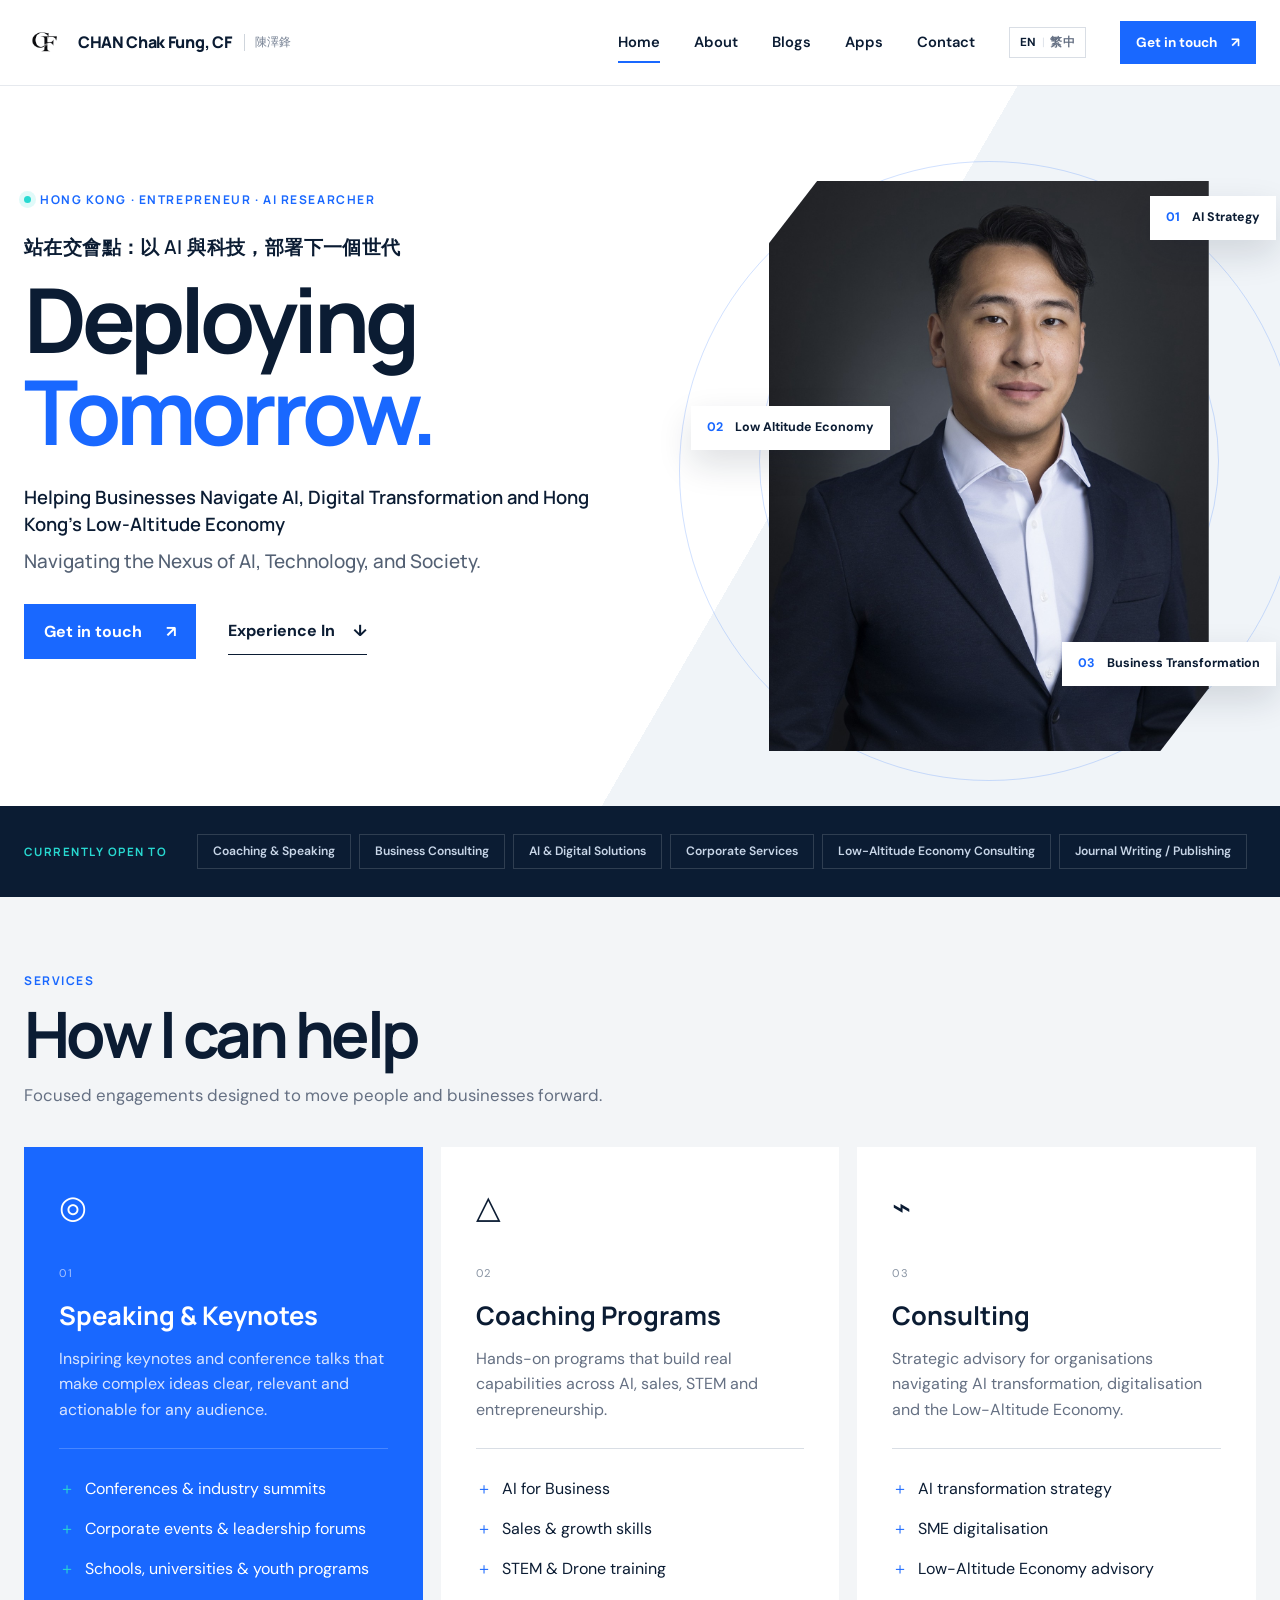
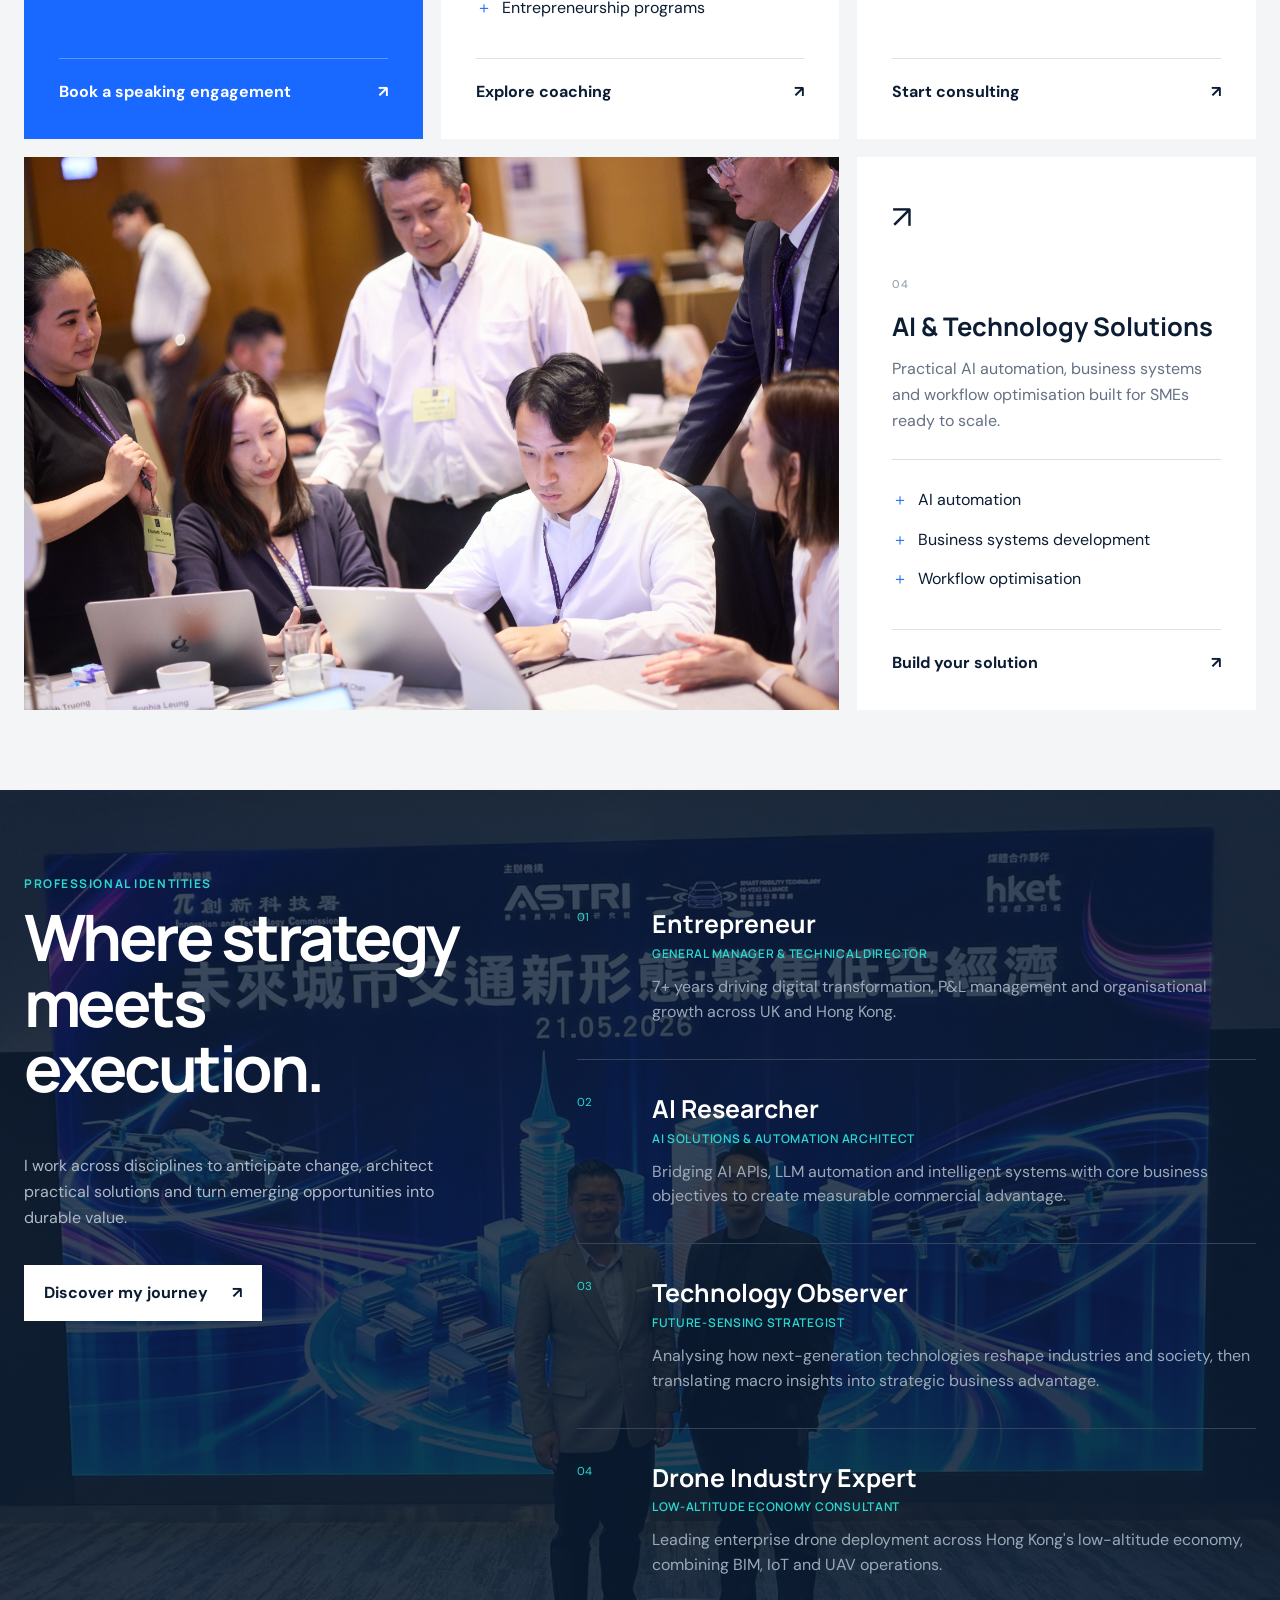
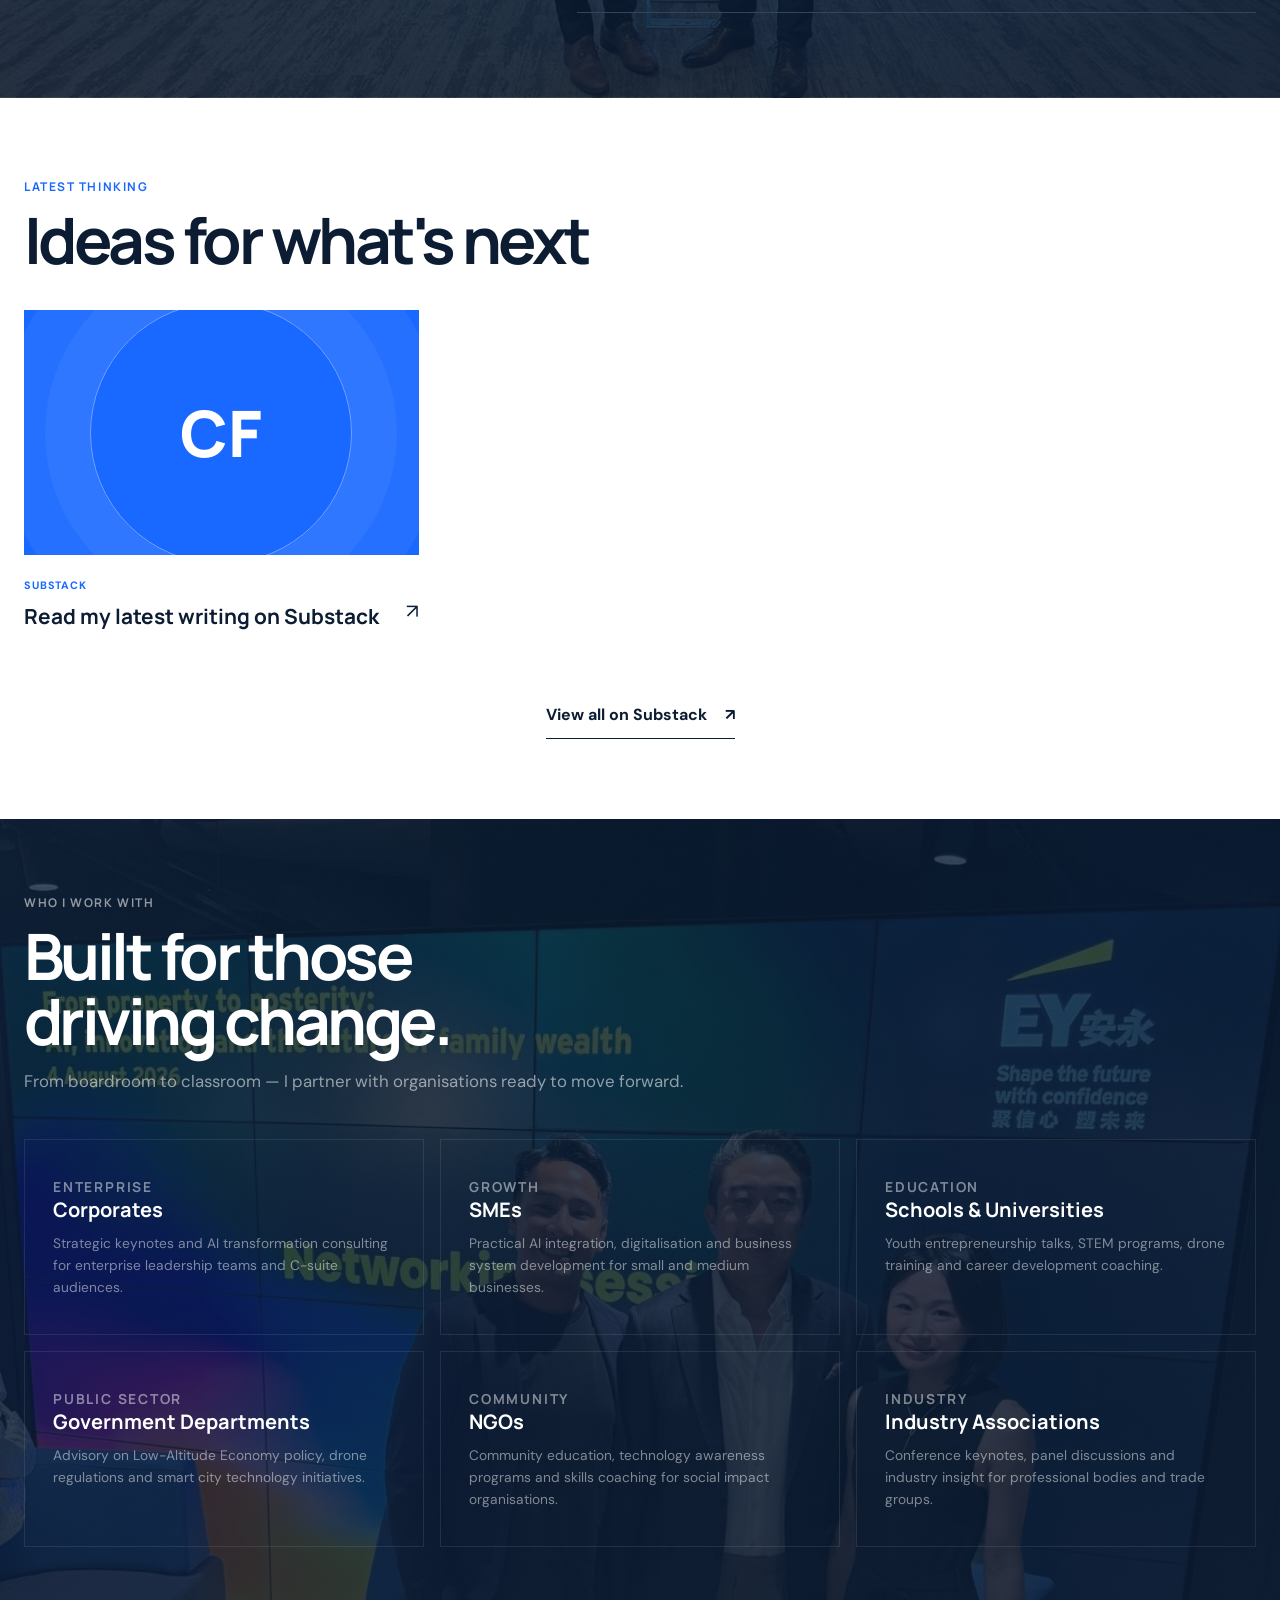
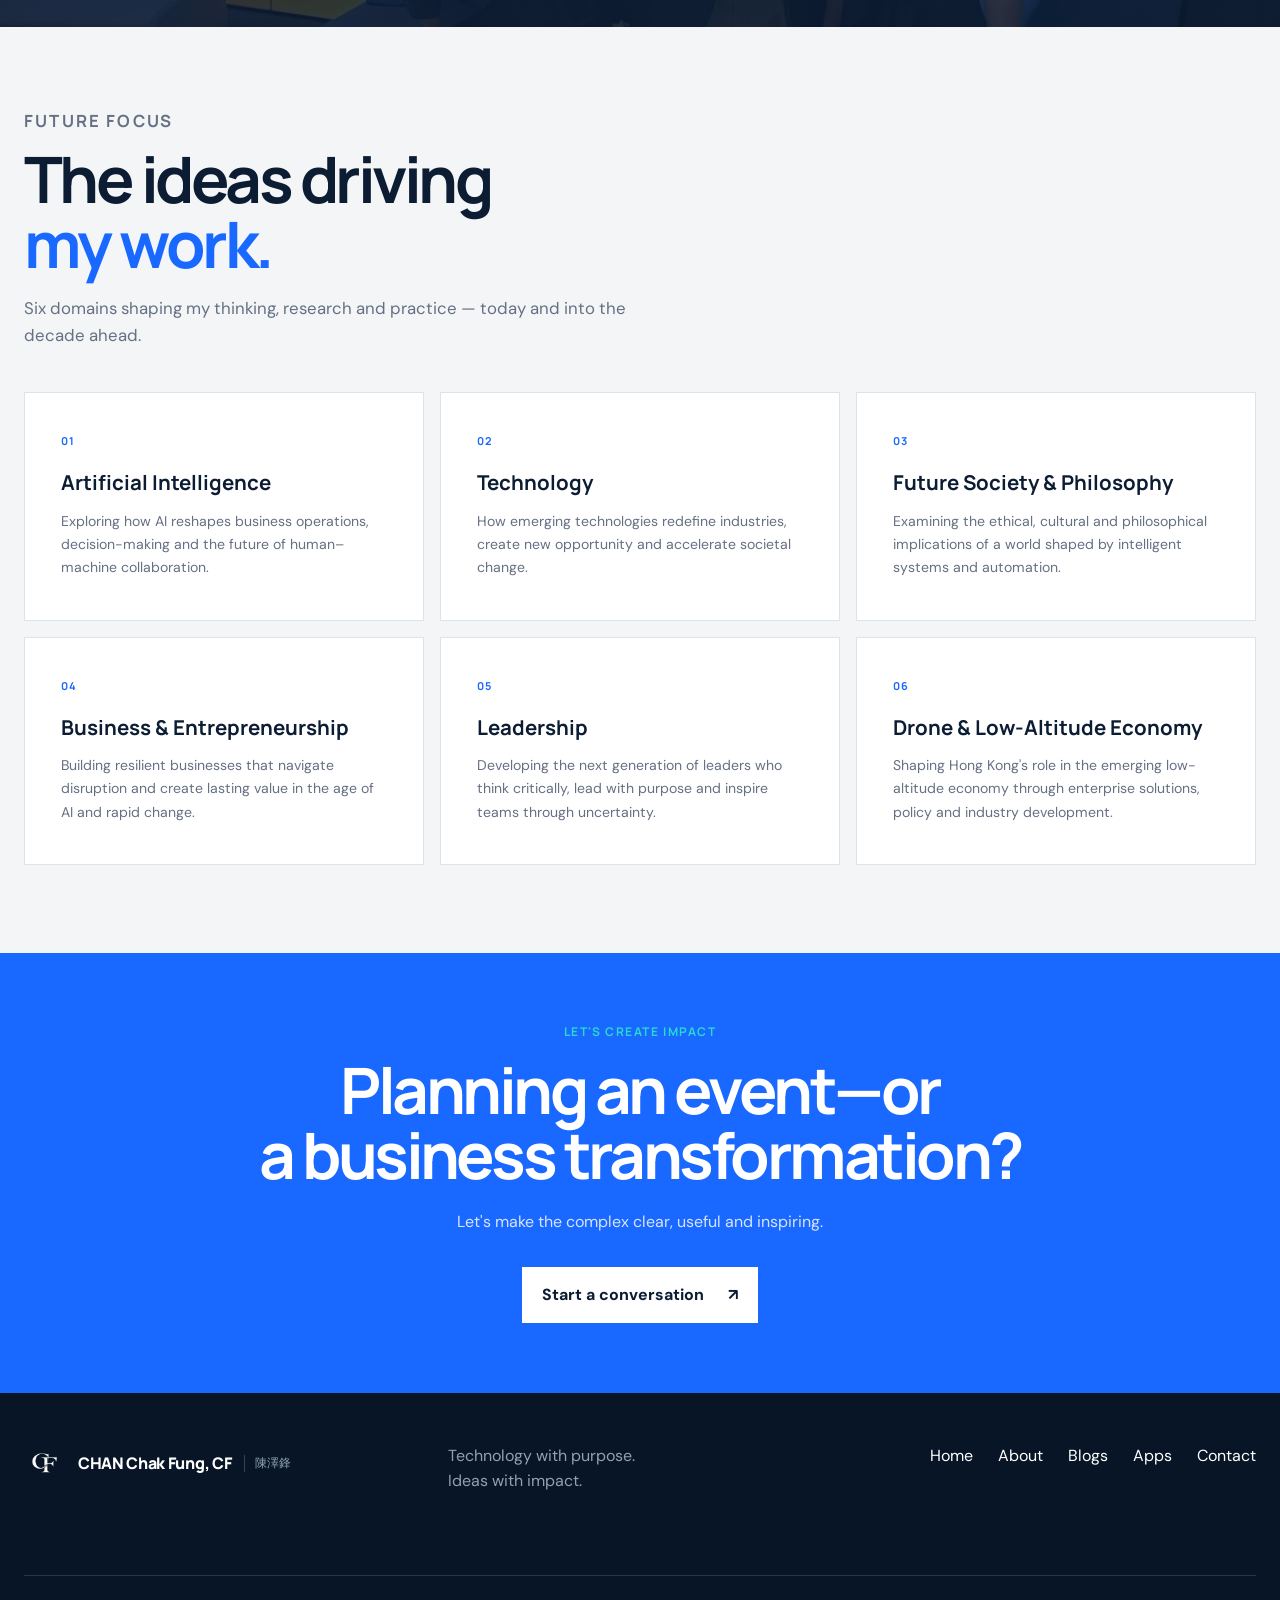
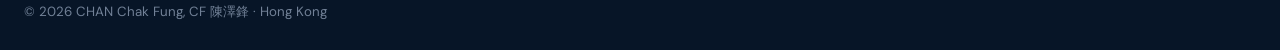
==== index.html @ 2e141207 "Add files via upload" ====
<!doctype html>
<html lang="en">
<head>
  <!-- Google tag (gtag.js) -->
  <script async src="https://www.googletagmanager.com/gtag/js?id=G-B7QS31Z5VL"></script>
  <script>
    window.dataLayer = window.dataLayer || [];
    function gtag(){dataLayer.push(arguments);}
    gtag('js', new Date());
    gtag('config', 'G-B7QS31Z5VL');
  </script>
  <meta charset="UTF-8">
  <meta name="viewport" content="width=device-width, initial-scale=1.0">
  <meta name="description" content="Chan Chak Fung is a Hong Kong entrepreneur, AI researcher, technology observer and Low-Altitude Economy consultant deploying tomorrow at the nexus of technology and society.">
  <meta name="keywords" content="Chan Chak Fung, 陳澤鋒, AI consultant Hong Kong, Low Altitude Economy, drone consultant, technology speaker, AI researcher, business transformation">
  <meta name="author" content="Chan Chak Fung">
  <meta name="robots" content="index, follow">
  <link rel="canonical" href="https://cfchan.hk/">
  <link rel="alternate" hreflang="en-HK" href="https://cfchan.hk/">
  <link rel="alternate" hreflang="zh-Hant-HK" href="https://cfchan.hk/home-zh.html">
  <link rel="alternate" hreflang="x-default" href="https://cfchan.hk/">
  <!-- Open Graph -->
  <meta property="og:type" content="website">
  <meta property="og:url" content="https://cfchan.hk/">
  <meta property="og:title" content="Chan Chak Fung 陳澤鋒 — AI × Technology × Low-Altitude Economy">
  <meta property="og:description" content="Hong Kong entrepreneur, AI researcher, technology observer and Low-Altitude Economy consultant. Deploying tomorrow at the nexus of technology and society.">
  <meta property="og:image" content="https://cfchan.hk/assets/portrait.jpeg">
  <meta property="og:image:width" content="1200">
  <meta property="og:image:height" content="630">
  <meta property="og:image:alt" content="Chan Chak Fung 陳澤鋒">
  <meta property="og:site_name" content="Chan Chak Fung 陳澤鋒">
  <meta property="og:locale" content="en_HK">
  <!-- Twitter Card -->
  <meta name="twitter:card" content="summary_large_image">
  <meta name="twitter:title" content="Chan Chak Fung 陳澤鋒 — AI × Technology × Low-Altitude Economy">
  <meta name="twitter:description" content="Hong Kong entrepreneur, AI researcher, technology observer and Low-Altitude Economy consultant.">
  <meta name="twitter:image" content="https://cfchan.hk/assets/portrait.jpeg">
  <!-- JSON-LD Structured Data -->
  <script type="application/ld+json" data-entity-schema>
  {
    "@context": "https://schema.org",
    "@graph": [
      {
        "@type": "Person",
        "@id": "https://cfchan.hk/#person",
        "name": "Chan Chak Fung",
        "alternateName": "陳澤鋒",
        "jobTitle": ["Entrepreneur", "AI Researcher", "Technology Observer", "Drone Industry Expert"],
        "description": "Hong Kong entrepreneur, AI researcher, technology observer and Low-Altitude Economy consultant working at the nexus of strategic corporate governance and deep technical execution.",
        "url": "https://cfchan.hk/",
        "image": "https://cfchan.hk/assets/portrait.jpeg",
        "email": "chanfungcf@outlook.com",
        "address": {
          "@type": "PostalAddress",
          "addressLocality": "Hong Kong",
          "addressCountry": "HK"
        },
        "alumniOf": [
          { "@type": "CollegeOrUniversity", "name": "Swansea University", "sameAs": "https://www.swansea.ac.uk" },
          { "@type": "CollegeOrUniversity", "name": "The Chinese University of Hong Kong", "sameAs": "https://www.cuhk.edu.hk" }
        ],
        "knowsAbout": ["Artificial Intelligence", "Low-Altitude Economy", "Drone Technology", "Business Transformation", "Web3", "Digital Transformation", "Engineering"]
      },
      {
        "@type": "WebSite",
        "@id": "https://cfchan.hk/#website",
        "url": "https://cfchan.hk/",
        "name": "Chan Chak Fung 陳澤鋒",
        "description": "Personal IP site of Chan Chak Fung — entrepreneur, AI researcher and Low-Altitude Economy consultant.",
        "publisher": { "@id": "https://cfchan.hk/#person" },
        "inLanguage": ["en", "zh-Hant"]
      }
    ]
  }
  </script>
  <title>CF | 陳澤鋒 AI × Technology × Future Society x Low-Altitude Economy</title>
  <link rel="preconnect" href="https://fonts.googleapis.com">
  <link rel="preconnect" href="https://fonts.gstatic.com" crossorigin>
  <link href="https://fonts.googleapis.com/css2?family=DM+Sans:wght@400;500;600;700&family=Manrope:wght@500;600;700;800&display=swap" rel="stylesheet">
  <link rel="icon" type="image/png" href="assets/cf-logo.png">
  <link rel="apple-touch-icon" href="assets/cf-logo.png">
  <link rel="stylesheet" href="assets/styles.css">
</head>
<body>
  <header class="site-header">
    <a class="brand" href="home.html" aria-label="Chan Chak Fung home"><img src="assets/cf-logo.png" alt="" class="brand-logo" aria-hidden="true"> CHAN Chak Fung, CF <i>陳澤鋒</i></a>
    <button class="menu-toggle" aria-expanded="false" aria-label="Open menu"><span></span><span></span></button>
    <nav class="nav" aria-label="Main navigation">
      <a class="active" href="home.html">Home</a><a href="about.html">About</a><a href="blog.html">Blogs</a><a href="apps.html">Apps</a><a href="contact.html">Contact</a>
      <span class="lang-switch"><a href="home.html" class="lang-active">EN</a><span class="lang-sep">|</span><a href="home-zh.html">繁中</a></span>
      <a class="button button-small" href="contact.html">Get in touch <span>↗</span></a>
    </nav>
  </header>

  <main>
    <section class="hero section-pad">
      <div class="hero-copy reveal">
        <p class="eyebrow"><span class="pulse"></span> Hong Kong · Entrepreneur · AI Researcher</p>
        <p class="hero-slogan-cn" lang="zh-Hant">站在交會點：以 AI 與科技，部署下一個世代</p>
        <h1>Deploying <br><em>Tomorrow.</em></h1>
        <p class="hero-position">Helping Businesses Navigate AI, Digital Transformation and Hong Kong's Low-Altitude Economy</p>
        <p class="hero-lede slogan-en">Navigating the Nexus of AI, Technology, and Society.</p>
        <div class="hero-actions">
          <a class="button" href="contact.html">Get in touch <span>↗</span></a>
          <a class="text-link" href="#expertise">Experience In<span>↓</span></a>
        </div>
      </div>
      <div class="portrait-wrap reveal delay-1">
        <div class="orbit orbit-one"></div><div class="orbit orbit-two"></div>
        <div class="portrait-card"><img src="assets/portrait.jpeg" alt="Professional portrait of Chan Chak Fung" width="1289" height="1612" fetchpriority="high" decoding="async"></div>
        <div class="floating-tag tag-ai"><span>01</span> AI Strategy</div>
        <div class="floating-tag tag-lae"><span>02</span> Low Altitude Economy</div>
        <div class="floating-tag tag-biz"><span>03</span> Business Transformation</div>
      </div>
    </section>

    <section class="open-to-strip section-pad">
      <div class="open-to-inner">
        <p class="open-to-label">Currently open to</p>
        <div class="open-to-tags">
          <span>Coaching & Speaking</span>
          <span>Business Consulting</span>
          <span>AI & Digital Solutions</span>
          <span>Corporate Services</span>
          <span>Low-Altitude Economy Consulting</span>
          <span>Journal Writing / Publishing</span>
        </div>
      </div>
    </section>

    <section class="services section-pad" id="expertise">
      <div class="section-heading reveal"><p class="eyebrow">Services</p><h2>How I can help</h2><p>Focused engagements designed to move people and businesses forward.</p></div>
      <div class="service-grid">
        <article class="service-card featured reveal"><div class="service-icon">◎</div><p class="card-number">01</p><h3>Speaking & Keynotes</h3><p>Inspiring keynotes and conference talks that make complex ideas clear, relevant and actionable for any audience.</p><ul><li>Conferences & industry summits</li><li>Corporate events & leadership forums</li><li>Schools, universities & youth programs</li></ul><a href="contact.html">Book a speaking engagement <span>↗</span></a></article>
        <article class="service-card reveal delay-1"><div class="service-icon">△</div><p class="card-number">02</p><h3>Coaching Programs</h3><p>Hands-on programs that build real capabilities across AI, sales, STEM and entrepreneurship.</p><ul><li>AI for Business</li><li>Sales & growth skills</li><li>STEM & Drone training</li><li>Entrepreneurship programs</li></ul><a href="contact.html">Explore coaching <span>↗</span></a></article>
        <article class="service-card reveal delay-2"><div class="service-icon">⌁</div><p class="card-number">03</p><h3>Consulting</h3><p>Strategic advisory for organisations navigating AI transformation, digitalisation and the Low-Altitude Economy.</p><ul><li>AI transformation strategy</li><li>SME digitalisation</li><li>Low-Altitude Economy advisory</li></ul><a href="contact.html">Start consulting <span>↗</span></a></article>
      <div class="service-img reveal"><img src="assets/home_a.jpg" alt="Chan Chak Fung in action" width="5876" height="3917" loading="lazy" decoding="async"></div>
        <article class="service-card reveal delay-1"><div class="service-icon">↗</div><p class="card-number">04</p><h3>AI & Technology Solutions</h3><p>Practical AI automation, business systems and workflow optimisation built for SMEs ready to scale.</p><ul><li>AI automation</li><li>Business systems development</li><li>Workflow optimisation</li></ul><a href="contact.html">Build your solution <span>↗</span></a></article>
      </div>
    </section>

    <section class="expertise section-pad section-photo-bg" style="--bg-photo:url('/assets/bg/bg-lae-forum.jpg')">
      <div class="expertise-intro reveal"><p class="eyebrow light">Professional identities</p><h2>Where strategy<br>meets execution.</h2><p>I work across disciplines to anticipate change, architect practical solutions and turn emerging opportunities into durable value.</p><a class="button button-light" href="about.html">Discover my journey <span>↗</span></a></div>
      <div class="expertise-list identity-list reveal delay-1">
        <div><span>01</span><h3>Entrepreneur</h3><strong>General Manager & Technical Director</strong><p>7+ years driving digital transformation, P&amp;L management and organisational growth across UK and Hong Kong.</p></div>
        <div><span>02</span><h3>AI Researcher</h3><strong>AI Solutions & Automation Architect</strong><p>Bridging AI APIs, LLM automation and intelligent systems with core business objectives to create measurable commercial advantage.</p></div>
        <div><span>03</span><h3>Technology Observer</h3><strong>Future-Sensing Strategist</strong><p>Analysing how next-generation technologies reshape industries and society, then translating macro insights into strategic business advantage.</p></div>
        <div><span>04</span><h3>Drone Industry Expert</h3><strong>Low-Altitude Economy Consultant</strong><p>Leading enterprise drone deployment across Hong Kong's low-altitude economy, combining BIM, IoT and UAV operations.</p></div>
      </div>
    </section>

    <section class="insights section-pad">
      <div class="section-heading reveal"><p class="eyebrow">Latest thinking</p><h2>Ideas for what's next</h2></div>
      <div class="insight-grid" id="insight-grid">
        <div class="insight-card insight-skeleton"><div class="insight-art skeleton-vis"></div><div class="skeleton-line s-short"></div><div class="skeleton-line s-long"></div></div>
        <div class="insight-card insight-skeleton"><div class="insight-art skeleton-vis"></div><div class="skeleton-line s-short"></div><div class="skeleton-line s-long"></div></div>
        <div class="insight-card insight-skeleton"><div class="insight-art skeleton-vis"></div><div class="skeleton-line s-short"></div><div class="skeleton-line s-long"></div></div>
      </div>
      <a class="text-link centered" href="https://substack.com/@cfchan" target="_blank" rel="noopener">View all on Substack <span>↗</span></a>
    </section>

    <section class="clients-section section-pad section-photo-bg" style="--bg-photo:url('/assets/bg/bg-ey-networking.jpg');--bg-photo-pos:center 20%">
      <div class="section-heading reveal"><p class="eyebrow light">Who I work with</p><h2>Built for those<br>driving change.</h2><p>From boardroom to classroom — I partner with organisations ready to move forward.</p></div>
      <div class="client-grid">
        <div class="client-card reveal"><p class="client-label">ENTERPRISE</p><h3>Corporates</h3><p>Strategic keynotes and AI transformation consulting for enterprise leadership teams and C-suite audiences.</p></div>
        <div class="client-card reveal delay-1"><p class="client-label">GROWTH</p><h3>SMEs</h3><p>Practical AI integration, digitalisation and business system development for small and medium businesses.</p></div>
        <div class="client-card reveal delay-2"><p class="client-label">EDUCATION</p><h3>Schools & Universities</h3><p>Youth entrepreneurship talks, STEM programs, drone training and career development coaching.</p></div>
        <div class="client-card reveal"><p class="client-label">PUBLIC SECTOR</p><h3>Government Departments</h3><p>Advisory on Low-Altitude Economy policy, drone regulations and smart city technology initiatives.</p></div>
        <div class="client-card reveal delay-1"><p class="client-label">COMMUNITY</p><h3>NGOs</h3><p>Community education, technology awareness programs and skills coaching for social impact organisations.</p></div>
        <div class="client-card reveal delay-2"><p class="client-label">INDUSTRY</p><h3>Industry Associations</h3><p>Conference keynotes, panel discussions and industry insight for professional bodies and trade groups.</p></div>
      </div>
    </section>

    <section class="future-focus section-pad">
      <div class="future-focus-heading reveal">
        <p class="eyebrow">Future focus</p>
        <h2>The ideas driving<br><span>my work.</span></h2>
        <p>Six domains shaping my thinking, research and practice — today and into the decade ahead.</p>
      </div>
      <div class="focus-grid">
        <article class="focus-card reveal"><span class="focus-num">01</span><h3>Artificial Intelligence</h3><p>Exploring how AI reshapes business operations, decision-making and the future of human–machine collaboration.</p></article>
        <article class="focus-card reveal delay-1"><span class="focus-num">02</span><h3>Technology</h3><p>How emerging technologies redefine industries, create new opportunity and accelerate societal change.</p></article>
        <article class="focus-card reveal delay-2"><span class="focus-num">03</span><h3>Future Society & Philosophy</h3><p>Examining the ethical, cultural and philosophical implications of a world shaped by intelligent systems and automation.</p></article>
        <article class="focus-card reveal"><span class="focus-num">04</span><h3>Business & Entrepreneurship</h3><p>Building resilient businesses that navigate disruption and create lasting value in the age of AI and rapid change.</p></article>
        <article class="focus-card reveal delay-1"><span class="focus-num">05</span><h3>Leadership</h3><p>Developing the next generation of leaders who think critically, lead with purpose and inspire teams through uncertainty.</p></article>
        <article class="focus-card reveal delay-2"><span class="focus-num">06</span><h3>Drone & Low-Altitude Economy</h3><p>Shaping Hong Kong's role in the emerging low-altitude economy through enterprise solutions, policy and industry development.</p></article>
      </div>
    </section>

    <section class="cta section-pad reveal"><p class="eyebrow light">Let's create impact</p><h2>Planning an event—or<br>a business transformation?</h2><p>Let's make the complex clear, useful and inspiring.</p><a class="button button-light" href="contact.html">Start a conversation <span>↗</span></a></section>
  </main>

  <footer class="footer section-pad"><a class="brand brand-light" href="home.html"><img src="assets/cf-logo.png" alt="" class="brand-logo" aria-hidden="true"> CHAN Chak Fung, CF <i>陳澤鋒</i></a><p>Technology with purpose.<br>Ideas with impact.</p><div><a href="home.html">Home</a><a href="about.html">About</a><a href="blog.html">Blogs</a><a href="apps.html">Apps</a><a href="contact.html">Contact</a></div><small>© <span id="year"></span> CHAN Chak Fung, CF 陳澤鋒 · Hong Kong</small></footer>
  <script src="assets/script.js"></script>
</body>
</html>
---- assets/styles.css ----
:root{--ink:#0b1c33;--navy:#10243f;--blue:#1968ff;--cyan:#28d9d1;--paper:#f3f5f7;--white:#fff;--muted:#657083;--line:#d9dee5;--max:1240px;--pad:max(24px,calc((100vw - var(--max))/2))}*{box-sizing:border-box}html{scroll-behavior:smooth}body{margin:0;color:var(--ink);background:#fff;font-family:"DM Sans",sans-serif;font-size:16px;line-height:1.6}h1,h2,h3,p{margin-top:0}h1,h2,h3,.brand{font-family:"Manrope",sans-serif}h1,h2{letter-spacing:-.055em;line-height:1.02;overflow-wrap:break-word}h1{font-size:clamp(3.4rem,7vw,7rem)}h2{font-size:clamp(2.55rem,5vw,5rem)}h3{line-height:1.2}em{font-style:normal;color:var(--blue)}a{color:inherit;text-decoration:none}button,input,textarea,select{font:inherit}.section-pad{padding-left:var(--pad);padding-right:var(--pad)}.site-header{height:86px;padding:0 var(--pad);display:flex;align-items:center;justify-content:space-between;border-bottom:1px solid #e6e9ee;position:relative;z-index:50;background:rgba(255,255,255,.94);backdrop-filter:blur(12px)}.brand{display:flex;align-items:center;gap:12px;font-weight:800;letter-spacing:-.02em}.brand-logo{width:42px;height:42px;object-fit:cover;clip-path:polygon(0 0,100% 0,100% 75%,75% 100%,0 100%);flex-shrink:0}.nav{display:flex;align-items:center;gap:34px;font-size:.92rem;font-weight:600}.nav>a:not(.button){position:relative;padding:29px 0}.nav>a.active:not(.button):after{content:"";position:absolute;left:0;right:0;bottom:20px;height:2px;background:var(--blue)}.button{display:inline-flex;justify-content:center;align-items:center;gap:24px;border:0;background:var(--blue);color:#fff;padding:15px 20px;font-weight:700;cursor:pointer;transition:.25s}.button:hover{background:#0755e6;transform:translateY(-2px)}.button-small{padding:11px 16px;gap:14px;font-size:.85rem}.button-light{background:#fff;color:var(--ink)}.button-light:hover{background:var(--cyan);color:var(--ink)}.text-link{display:inline-flex;align-items:center;gap:18px;font-weight:700;border-bottom:1px solid var(--ink);padding:10px 0}.text-link:hover span{transform:translateX(4px)}.eyebrow{font:700 .75rem "Manrope",sans-serif;letter-spacing:.13em;text-transform:uppercase;color:var(--blue)}.eyebrow.light{color:var(--cyan)}.hero{min-height:720px;display:grid;grid-template-columns:1.08fr .92fr;align-items:center;gap:70px;overflow:hidden;background:linear-gradient(120deg,#fff 60%,#f0f4f8 60%)}.hero-copy{padding:80px 0}.hero .eyebrow{display:flex;align-items:center;gap:9px}.pulse{width:7px;height:7px;border-radius:50%;background:var(--cyan);box-shadow:0 0 0 5px rgba(40,217,209,.14)}.hero h1{margin:25px 0 28px}.hero-lede{font-size:1.18rem;color:#546174;max-width:630px}.hero-actions{display:flex;align-items:center;gap:32px;margin:28px 0 42px}.portrait-wrap{position:relative;height:610px;display:flex;align-items:flex-end;justify-content:center}.portrait-card{height:570px;width:440px;overflow:hidden;clip-path:polygon(11% 0,100% 0,100% 89%,89% 100%,0 100%,0 11%);position:relative;z-index:2;background:#dfe5ec}.portrait-card img{width:100%;height:100%;object-fit:cover;object-position:50% 38%;filter:saturate(.9)}.orbit{position:absolute;border:1px solid rgba(25,104,255,.2);border-radius:50%}.orbit-one{width:620px;height:620px;top:20px}.orbit-two{width:460px;height:460px;top:90px}.floating-tag{position:absolute;z-index:3;background:#fff;box-shadow:0 14px 35px rgba(11,28,51,.14);padding:12px 16px;font-size:.78rem;font-weight:700}.floating-tag span{color:var(--blue);margin-right:9px}.tag-ai{right:-20px;top:55px}.tag-lae{left:-30px;top:265px}.tag-biz{right:-20px;bottom:65px}.section-index{font:700 .7rem "Manrope";letter-spacing:.12em;color:#8490a0}.services{padding-top:75px;padding-bottom:80px;background:var(--paper)}.section-heading{max-width:660px;margin-bottom:38px}.section-heading h2{margin:8px 0 15px}.section-heading>p:last-child{color:var(--muted);font-size:1.05rem}.service-grid{display:grid;grid-template-columns:repeat(3,1fr);gap:18px}.service-card{background:#fff;padding:34px;min-height:360px;display:flex;flex-direction:column;border:1px solid transparent;transition:.25s}.service-card:hover{transform:translateY(-5px);border-color:#bfd0e6;box-shadow:0 18px 35px rgba(11,28,51,.07)}.service-card.featured{background:var(--blue);color:#fff;min-height:360px}.service-img{overflow:hidden;grid-column:span 2;min-height:320px}.service-img img{width:100%;height:100%;object-fit:cover;object-position:center;display:block;transition:transform .5s ease}.service-img:hover img{transform:scale(1.04)}.service-card:nth-child(5){grid-column:3}.service-icon{font-size:2rem;margin-bottom:32px}.card-number{font-size:.7rem;letter-spacing:.14em;color:#8994a3}.featured .card-number{color:#a6c3ff}.service-card h3{font-size:1.6rem;margin:7px 0 14px}.service-card>p:not(.card-number){color:var(--muted)}.featured>p:not(.card-number){color:#d8e4ff}.service-card ul{padding:20px 0;margin:10px 0;border-top:1px solid rgba(255,255,255,.2);list-style:none}.service-card li{padding:7px 0}.service-card li:before{content:"＋";margin-right:10px;color:var(--cyan)}.service-card a{margin-top:auto;font-weight:700;display:flex;justify-content:space-between;border-top:1px solid #dce1e7;padding-top:20px}.featured a{border-color:rgba(255,255,255,.3)}.expertise{background:var(--ink);color:#fff;padding-top:85px;padding-bottom:85px;display:grid;grid-template-columns:.8fr 1.2fr;gap:100px}.expertise-intro{position:sticky;top:120px;align-self:start}.expertise-intro>p:not(.eyebrow){color:#aeb9c7;max-width:430px;margin:25px 0 35px}.expertise-list>div{display:grid;grid-template-columns:50px 1fr;column-gap:25px;padding:29px 0;border-bottom:1px solid #34445a}.expertise-list span{color:var(--cyan);font-size:.72rem;grid-row:span 2}.expertise-list h3{font-size:1.55rem;margin:0}.expertise-list p{grid-column:2;color:#9ba8b8;margin:5px 0 0}.insights{padding-top:80px;padding-bottom:80px}.insight-grid{display:grid;grid-template-columns:repeat(3,1fr);gap:24px}.insight-art,.post-visual{height:245px;display:grid;place-items:center;overflow:hidden;position:relative}.insight-art span,.post-visual span{font:800 4rem/1 "Manrope";position:relative}.art-one{background:var(--blue);color:#fff}.art-one:before{content:"";position:absolute;width:260px;height:260px;border:1px solid #75a2ff;border-radius:50%;box-shadow:0 0 0 45px rgba(255,255,255,.05),0 0 0 90px rgba(255,255,255,.05)}.art-two{background:#d6fff9;color:var(--ink)}.art-two:before{content:"";position:absolute;inset:25px;background:repeating-linear-gradient(90deg,transparent 0 24px,rgba(11,28,51,.08) 25px)}.art-three{background:var(--ink);color:var(--cyan)}.art-three span{font-size:8rem}.insight-card>p,.post-card>p{font-size:.67rem;font-weight:700;letter-spacing:.08em;color:var(--blue);margin:22px 0 10px}.insight-card h3{font-size:1.3rem;padding-right:25px}.insight-card .arrow{float:right;margin-top:-55px;font-size:1.25rem}.insight-card:hover h3{text-decoration:underline;text-underline-offset:4px}.centered{display:flex;width:max-content;margin:42px auto 0}.cta{padding-top:70px;padding-bottom:70px;background:var(--blue);color:#fff;text-align:center}.cta h2{margin:17px 0 22px}.cta>p:not(.eyebrow){color:#d8e4ff;margin-bottom:32px}.footer{padding-top:50px;padding-bottom:28px;background:#071527;color:#fff;display:grid;grid-template-columns:1fr 1fr 1fr;gap:40px;align-items:start}.brand-light .brand-logo{filter:invert(1) brightness(1.15)}.footer>p{color:#92a0b2}.footer>div{display:flex;justify-content:flex-end;gap:25px}.footer small{grid-column:1/-1;color:#718096;border-top:1px solid #263448;padding-top:25px;margin-top:25px}
/* Inner pages */.page-hero{padding-top:80px;padding-bottom:65px;background:linear-gradient(120deg,#fff 70%,#f3f5f7 70%)}.page-hero h1{font-size:clamp(3rem,6.2vw,6.3rem);margin:22px 0 0}.about-split{padding-top:75px;padding-bottom:80px;display:grid;grid-template-columns:.82fr 1fr;gap:100px;align-items:center;background:var(--paper)}.about-photo{position:relative}.about-photo img{width:100%;max-height:680px;object-fit:cover;object-position:50% 30%;clip-path:polygon(0 0,100% 0,100% 88%,88% 100%,0 100%)}.photo-note{position:absolute;right:-30px;bottom:55px;background:var(--cyan);padding:20px 28px;font-size:.8rem;line-height:1.5}.photo-note-stat{display:block;font:800 2.4rem/1 "Manrope";color:var(--ink);margin-bottom:4px}.about-copy .lead{font:600 1.65rem/1.45 "Manrope";color:var(--ink)}.about-copy>p:not(.lead){color:var(--muted)}blockquote{margin:40px 0 0;border-left:3px solid var(--blue);padding:5px 0 5px 25px;font:600 1.18rem "Manrope"}.principles{padding-top:62px;padding-bottom:68px;background:#fff}.principle-grid{display:grid;grid-template-columns:repeat(3,1fr);gap:50px;margin-top:45px}.principle-grid span{color:var(--blue);font-size:.72rem}.principle-grid h3{font-size:1.4rem;margin:14px 0 8px}.principle-grid p{color:var(--muted)}.topics{background:var(--ink);color:#fff;padding-top:75px;padding-bottom:75px;display:grid;grid-template-columns:.7fr 1.3fr;gap:80px}.blog-hero-new{padding-top:72px;padding-bottom:72px;background:var(--ink);color:#fff;display:grid;grid-template-columns:1fr 1.4fr;gap:60px;align-items:center}.blog-hero-copy h1{font-size:clamp(2.8rem,5vw,5.2rem);margin:18px 0 22px;color:#fff}.blog-hero-copy>p{color:#9ab0c8;font-size:1.05rem;max-width:480px;margin:0 0 28px}.blog-hero-topics{display:flex;flex-wrap:wrap;gap:8px}.blog-hero-topics span{padding:6px 13px;border:1px solid rgba(255,255,255,.15);font-size:.72rem;font-weight:600;color:#c8d6e8}.featured-card{display:grid;grid-template-rows:300px auto;border:1px solid rgba(255,255,255,.1);overflow:hidden;transition:border-color .25s,transform .25s,box-shadow .25s;text-decoration:none;color:inherit}.featured-card:hover{border-color:var(--cyan);transform:translateY(-5px);box-shadow:0 24px 48px rgba(0,0,0,.3)}.featured-card-img{position:relative;background:var(--navy);background-size:cover;background-position:center}.featured-card-overlay{position:absolute;inset:0;background:linear-gradient(to top,rgba(7,21,39,.85) 0%,transparent 60%)}.featured-badge{position:absolute;top:16px;left:16px;padding:5px 11px;background:var(--cyan);color:var(--ink);font:700 .65rem "Manrope";letter-spacing:.1em;text-transform:uppercase;z-index:1}.featured-card-body{background:#0f2338;padding:28px 30px 32px}.featured-card-meta{font:700 .65rem "Manrope";letter-spacing:.1em;text-transform:uppercase;color:var(--cyan);margin:0 0 12px}.featured-card-title{font-size:clamp(1.25rem,2vw,1.75rem);color:#fff;margin:0 0 14px;line-height:1.25}.featured-card-excerpt{color:#8fa8c2;font-size:.88rem;line-height:1.6;margin:0 0 22px}.featured-card-cta{display:inline-flex;align-items:center;gap:10px;font:700 .82rem "Manrope";color:var(--cyan);border-bottom:1px solid rgba(40,217,209,.35);padding-bottom:3px}.post-card small{display:inline-block;margin-top:14px;padding:5px 9px;background:#eaf0f8;font-size:.68rem;font-weight:700;text-transform:uppercase;letter-spacing:.08em}
@media(max-width:900px){.blog-hero-new{grid-template-columns:1fr;gap:40px}}
@media(max-width:620px){.blog-hero-new{padding-top:48px;padding-bottom:48px}.featured-card{grid-template-rows:220px auto}}.blog-list{padding-top:65px;padding-bottom:80px;background:#fff}.blog-filter{display:flex;gap:7px;margin-bottom:45px;flex-wrap:wrap}.blog-filter button{border:1px solid #cbd3dd;background:transparent;padding:8px 13px;cursor:pointer;font-size:.74rem;font-weight:700}.blog-filter button.active{background:var(--ink);color:#fff}.post-grid{display:grid;grid-template-columns:repeat(4,1fr);gap:20px}.post-card{transition:transform .25s,box-shadow .25s;border:1px solid #e2e7ee;overflow:hidden}.post-card:hover{transform:translateY(-5px);box-shadow:0 16px 32px rgba(11,28,51,.1)}.post-card.hidden{display:none}.post-card h3{font-size:1.05rem;line-height:1.3}.post-card>p{font-size:.62rem}.post-card small{font-size:.78rem}.post-visual{height:180px}.post-card[data-category="ai"]{background:#eef3ff}.post-card[data-category="lae"]{background:#e8faf8}.post-card[data-category="entrepreneurship"]{background:#fffbea}.post-card[data-category="business"]{background:#f4f6f9}.post-card[data-category="social"]{background:#f3f0ff}.post-card[data-category="tech"]{background:#edfaf3}.visual-lae{background:#d6fff9}.visual-change{background:var(--ink);color:#fff}.visual-ai{background:var(--blue);color:#fff}.visual-sales{background:#ffdd70}.visual-social{background:#1e1b4b;color:#a78bfa}.visual-tech{background:#0f2a1e;color:var(--cyan)}.post-visual-img{background-size:cover;background-position:center top;background-color:#dfe5ec}.post-skeleton{pointer-events:none}.skeleton-vis{background:linear-gradient(90deg,#e4e9ef 25%,#edf0f4 50%,#e4e9ef 75%);background-size:200% 100%;animation:shimmer 1.5s infinite}.skeleton-line{height:12px;margin:14px 0;border-radius:2px;background:linear-gradient(90deg,#e4e9ef 25%,#edf0f4 50%,#e4e9ef 75%);background-size:200% 100%;animation:shimmer 1.5s infinite}.s-short{width:45%;margin-top:18px}.s-long{width:90%;height:18px}.s-med{width:70%}@keyframes shimmer{0%{background-position:200% 0}100%{background-position:-200% 0}}.posts-error{grid-column:1/-1;text-align:center;padding:60px 20px}.posts-error p{color:var(--muted);margin-bottom:24px}
.newsletter{background:var(--blue);color:#fff;padding-top:65px;padding-bottom:65px;display:grid;grid-template-columns:1fr 1fr;gap:80px;align-items:center}.newsletter h2{margin-bottom:16px}.newsletter-sub{color:#c9d8f8;font-size:.95rem;margin:0 0 28px;max-width:480px}.substack-embed-wrap{background:rgba(255,255,255,.08);border:1px solid rgba(255,255,255,.18);padding:24px;border-radius:2px}.substack-embed-wrap iframe{display:block}.contact-page{background:var(--paper)}.contact-layout{padding-top:70px;padding-bottom:80px;display:grid;grid-template-columns:.85fr 1.15fr;gap:70px;align-items:start}.contact-intro h1{font-size:clamp(3rem,5.5vw,5.7rem);margin:20px 0 30px}.contact-intro>p:not(.eyebrow){color:var(--muted);font-size:1.08rem;max-width:580px}.contact-options{display:grid;grid-template-columns:1fr 1fr;align-content:start;gap:0 36px}.contact-options>div{display:grid;grid-template-columns:40px 1fr;border-top:1px solid var(--line);padding:18px 0}.contact-options>div:nth-child(-n+2){border-top:0;padding-top:4px}.contact-options span{color:var(--blue);font-size:.7rem}.contact-options p{margin:0;color:var(--muted);font-size:.85rem}.contact-options strong{display:block;color:var(--ink);font-size:1rem}.contact-open{padding-top:60px;padding-bottom:70px;background:var(--ink);color:#fff}.contact-open>.eyebrow{margin-bottom:48px}.contact-open-grid{display:grid;grid-template-columns:repeat(3,1fr);gap:32px}.contact-open-grid>div{border-top:1px solid #2c4059;padding-top:28px}.contact-open-grid span{color:var(--cyan);font:700 .68rem "Manrope";letter-spacing:.1em}.contact-open-grid h3{font-size:1.2rem;margin:14px 0 10px;color:#fff}.contact-open-grid p{color:#8fa3b8;font-size:.88rem;line-height:1.6;margin:0}
@media(max-width:900px){.contact-open-grid{grid-template-columns:repeat(2,1fr)}.contact-options{grid-template-columns:1fr}.contact-options>div:nth-child(-n+2){border-top:0;padding-top:4px}}
.sr-only{position:absolute;width:1px;height:1px;overflow:hidden;clip:rect(0,0,0,0)}.menu-toggle{display:none}.reveal{opacity:0;transform:translateY(18px);transition:opacity .7s ease,transform .7s ease}.reveal.visible{opacity:1;transform:none}.delay-1{transition-delay:.12s}.delay-2{transition-delay:.24s}
@media(max-width:900px){.menu-toggle{display:grid;gap:5px;border:0;background:none;padding:10px}.menu-toggle span{display:block;width:24px;height:2px;background:var(--ink)}.nav{position:absolute;top:86px;left:0;right:0;background:#fff;display:none;flex-direction:column;align-items:stretch;padding:20px var(--pad) 30px;gap:0;box-shadow:0 15px 25px rgba(11,28,51,.1)}.nav.open{display:flex}.nav>a:not(.button){padding:13px 0}.nav>a.active:not(.button):after{bottom:7px}.nav .button{margin-top:12px}.hero{grid-template-columns:1fr;background:#fff;padding-top:60px}.hero-copy{padding:20px 0 0}.portrait-wrap{height:540px}.statement{grid-template-columns:1fr;padding-top:60px;padding-bottom:60px}.statement>p:last-child{max-width:600px}.service-grid{grid-template-columns:1fr 1fr}.service-img{display:none}.service-card.featured{min-height:360px}.service-card:nth-child(4){grid-column:auto}.expertise{grid-template-columns:1fr;gap:50px}.expertise-intro{position:static}.about-split,.contact-layout{grid-template-columns:1fr}.about-photo{max-width:570px}.topics{grid-template-columns:1fr}.newsletter{grid-template-columns:1fr}.contact-layout{gap:50px}.clients-section .section-heading{margin-bottom:32px}.invite-header{margin-bottom:28px}.footer{grid-template-columns:1fr 1fr}.footer>div{justify-content:flex-start}.footer small{grid-column:1/-1}}
@media(max-width:620px){h1{font-size:3.25rem}.site-header{height:72px}.nav{top:72px}.hero{gap:15px}.hero-actions{align-items:flex-start;flex-direction:column}.hero-position{font-size:.95rem;margin:10px 0 5px}.portrait-wrap{height:430px}.portrait-card{height:410px;width:100%}.tag-ai{right:0}.tag-lae{left:0;top:240px}.tag-biz{right:0}.statement{gap:20px}.service-grid,.insight-grid,.principle-grid{grid-template-columns:1fr}.post-grid{grid-template-columns:repeat(2,1fr)}.service-card.featured{grid-row:auto}.expertise,.services,.insights,.about-split,.topics,.clients-section,.invite-section,.contact-open{padding-top:50px;padding-bottom:55px}.about-split{gap:50px}.photo-note{right:0}.post-visual{height:250px}.substack-embed-wrap{padding:16px}.footer{grid-template-columns:1fr}.footer>div{flex-wrap:wrap}.page-hero{padding-top:55px}.hero h1 br{display:none}.client-grid,.invite-grid,.topic-cards,.contact-open-grid{grid-template-columns:1fr}}
@media(prefers-reduced-motion:reduce){html{scroll-behavior:auto}.reveal{opacity:1;transform:none;transition:none}}

/* Identity and animated journey */
.brand i{font:500 .78rem "DM Sans",sans-serif;color:#788395;border-left:1px solid #cfd5dc;padding-left:10px;margin-left:1px}.brand-light i{color:#91a0b3;border-color:#34445a}.name-kicker{margin-bottom:16px}.journey{padding-top:80px;padding-bottom:85px;background:#fff;display:grid;grid-template-columns:.72fr 1.28fr;gap:100px}.journey-heading{position:sticky;top:120px;align-self:start}.journey-heading h2{font-size:clamp(2.6rem,4.4vw,4.7rem);margin:14px 0 24px}.journey-heading>p:last-child{color:var(--muted);max-width:440px}@media(max-width:1060px){.post-grid{grid-template-columns:repeat(2,1fr)}}
@media(max-width:1060px){.brand i{display:none}.nav{gap:24px}.journey{grid-template-columns:1fr;gap:55px}.journey-heading{position:static;max-width:680px}}
@media(max-width:620px){.brand{font-size:.86rem}.journey{padding-top:90px;padding-bottom:95px;gap:35px}}

/* Photo trio */
.photo-slider-section{padding-top:75px;padding-bottom:80px;background:#fff}.photo-slider-heading{margin-bottom:40px}.photo-slider-heading h2{margin:10px 0 0}.photo-slider-heading h2 span{color:var(--blue)}.photo-trio{display:grid;grid-template-columns:repeat(3,1fr);gap:20px}.trio-photo{display:flex;flex-direction:column}.trio-img{overflow:hidden;aspect-ratio:4/3}.trio-img img{width:100%;height:100%;object-fit:cover;object-position:center;display:block;transition:transform .5s ease}.trio-photo:hover .trio-img img{transform:scale(1.05)}.trio-caption{margin:14px 0 0;display:flex;align-items:flex-start;gap:12px;font-size:.85rem;color:var(--muted);line-height:1.5}.trio-caption span{font:700 .65rem "Manrope";letter-spacing:.1em;color:var(--blue);white-space:nowrap;padding-top:2px}
@media(max-width:620px){.photo-trio{grid-template-columns:1fr;gap:28px}.photo-slider-section{padding-top:50px;padding-bottom:55px}}

/* Alternating centre-line timeline — one dot per event */
.journey-line{display:block;padding-top:80px;padding-bottom:88px;background:var(--ink)}
.journey-line .journey-heading{position:static;max-width:700px;margin-bottom:52px}
.journey-line .journey-heading h2{color:#fff;margin:14px 0 18px;font-size:clamp(2.6rem,4.4vw,4.7rem)}
.journey-line .journey-heading>p:last-child{color:rgba(255,255,255,.5);max-width:540px}
.timeline-track{position:relative;display:flex;flex-direction:column}
.timeline-track::before{content:"";position:absolute;left:50%;transform:translateX(-50%);top:0;bottom:0;width:1px;background:rgba(255,255,255,.12)}
.tl-item{position:relative;padding:14px 0}
.tl-item:nth-child(odd){padding-right:calc(50% + 24px);text-align:right}
.tl-item:nth-child(even){padding-left:calc(50% + 24px);text-align:left}
.tl-item::after{content:"";position:absolute;left:calc(50% - 4px);top:18px;width:9px;height:9px;border-radius:50%;background:rgba(255,255,255,.18)}
.tl-item.is-current::after{background:var(--cyan);box-shadow:0 0 0 4px rgba(40,217,209,.16),0 0 10px rgba(40,217,209,.4)}
.tl-item .tl-date{display:block;color:var(--cyan);font:700 .65rem "Manrope";letter-spacing:.08em;margin-bottom:5px}
.tl-item h3{font-size:.95rem;color:#fff;margin:0 0 3px;line-height:1.3;font-weight:600}
.tl-item p{font-size:.76rem;color:rgba(255,255,255,.42);margin:0;line-height:1.5}
.tl-badge{display:inline-block;padding:1px 6px;background:rgba(40,217,209,.1);color:var(--cyan);border:1px solid rgba(40,217,209,.28);font:700 .52rem "Manrope";letter-spacing:.1em;text-transform:uppercase;vertical-align:middle;margin-left:7px;position:relative;top:-1px}
.timeline-remark{display:flex;align-items:center;gap:9px;margin:28px 0 0;color:rgba(255,255,255,.38);font-size:.76rem}
.timeline-remark>span{width:8px;height:8px;border-radius:50%;background:var(--cyan);box-shadow:0 0 0 4px rgba(40,217,209,.18),0 0 10px rgba(40,217,209,.5)}
.timeline-remark strong{color:rgba(255,255,255,.7)}
@media(max-width:900px){.journey-line .journey-heading{margin-bottom:40px}.timeline-track::before{left:12px;transform:none}.tl-item:nth-child(odd),.tl-item:nth-child(even){padding:12px 0 12px 28px;text-align:left}.tl-item::after{left:8px;top:16px}}
@media(max-width:620px){.journey-line{padding-top:55px;padding-bottom:60px}.tl-item .tl-date{font-size:.6rem}.timeline-remark{justify-content:flex-start}}
@media(prefers-reduced-motion:reduce){.tl-item::after{transition:none}}

/* Hero position subheadline */
.hero-position{font:600 1.15rem/1.45 "Manrope";color:var(--ink);max-width:570px;margin:14px 0 8px}

/* Expanded personal positioning */
.hero-slogan-cn{margin:25px 0 2px;color:var(--ink);font:600 clamp(1rem,1.5vw,1.25rem)/1.5 "Manrope","Microsoft JhengHei",sans-serif;letter-spacing:.02em}.hero .hero-slogan-cn+h1{margin-top:12px}.slogan-en{font-family:"Manrope",sans-serif;font-weight:500}.about-hero .about-slogan-cn{margin:24px 0 7px;color:var(--ink);font:600 clamp(1.05rem,1.7vw,1.4rem)/1.5 "Manrope","Microsoft JhengHei",sans-serif}.about-hero h1{margin-top:8px}.about-slogan-en{margin:24px 0 0;color:var(--muted);font:500 1.08rem "Manrope",sans-serif}.identity-list>div{grid-template-columns:50px 1fr;padding:34px 0;transition:padding .3s ease,background .3s ease}.identity-list>div:hover{background:rgba(255,255,255,.035);padding-left:16px;padding-right:16px}.identity-list strong{grid-column:2;color:var(--cyan);font:600 .75rem "Manrope";letter-spacing:.06em;text-transform:uppercase;margin:6px 0 8px}.identity-list p{line-height:1.55}.about-copy .name-kicker{font-size:.72rem}.about-copy .lead{font-size:1.48rem}

.about-copy>p:not(.lead):not(.eyebrow){color:var(--muted);font-size:1rem;line-height:1.7;margin-bottom:18px}
/* About section mobile — gap was 100px and crushed the single-col layout */
@media(max-width:900px){.about-split{gap:48px}}
@media(max-width:620px){.about-copy .lead{font-size:1.2rem;line-height:1.5}.about-photo img{max-height:420px}blockquote{margin-top:24px}}

/* Speaker profile topic cards */
.topic-cards{display:grid;grid-template-columns:1fr 1fr;gap:2px}.topic-card{padding:30px 26px;border:1px solid rgba(255,255,255,.09);transition:border-color .3s,background .3s}.topic-card:hover{border-color:rgba(40,217,209,.4);background:rgba(40,217,209,.04)}.topic-num{display:block;color:var(--cyan);font:700 .63rem "Manrope";letter-spacing:.12em;margin-bottom:12px}.topic-card h3{font-size:1rem;color:#fff;margin:0 0 8px;line-height:1.3}.topic-card p{color:rgba(255,255,255,.48);font-size:.81rem;line-height:1.55;margin:0}.topics-sub{color:rgba(255,255,255,.55);font-size:.92rem;margin:16px 0 28px;max-width:380px}.topics>.button-light{display:inline-flex}.topics>div:first-child{display:flex;flex-direction:column}.topics>div:first-child>.button{align-self:flex-start}.topics-speaking-img{flex:1;min-height:0;width:100%;object-fit:cover;object-position:center 25%;margin-top:32px;display:block}
@media(max-width:900px){.topics-speaking-img{flex:none;height:220px;margin-top:24px}}
@media(max-width:520px){.topic-card{padding:22px 20px}}

/* Service card bullet lists for non-featured cards */
.service-card:not(.featured) ul{border-color:var(--line)}.service-card:not(.featured) li:before{color:var(--blue)}

/* Awards */
.recognition{padding-top:82px;padding-bottom:88px;background:#fff;color:var(--ink);overflow:hidden}.recognition .eyebrow{color:var(--blue)}.recognition-heading{display:grid;grid-template-columns:.35fr 1fr .9fr;gap:50px;align-items:end;margin-bottom:40px}.recognition-heading .eyebrow{align-self:start;margin-top:12px}.recognition-heading h2{font-size:clamp(2.6rem,4.5vw,4.8rem);margin:0}.recognition-heading>p:last-child{color:var(--muted);margin:0}.awards-grid{display:grid;grid-template-columns:repeat(4,1fr);gap:16px}.award-card{position:relative;min-height:255px;padding:28px;background:#142942;border:1px solid #2c4059;overflow:hidden;color:#fff;transition:transform .32s ease,border-color .32s ease,box-shadow .32s ease}.award-card:before{content:"";position:absolute;width:150px;height:150px;right:-90px;top:-90px;border-radius:50%;background:var(--blue);filter:blur(2px);opacity:.13;transition:transform .5s ease,opacity .4s}.award-card:hover{transform:translateY(-8px);border-color:#588ff8;box-shadow:0 18px 38px rgba(0,0,0,.25),0 0 28px rgba(25,104,255,.12)}.award-card:hover:before{transform:scale(1.4);opacity:.26}.award-card.award-featured{grid-column:span 2;background:#b8780c;border-color:#b8780c}.award-card.award-featured:before{background:#ffd04a;opacity:.32}.award-year{position:absolute;right:22px;top:22px;color:#90a1b6;font:700 .68rem "Manrope";letter-spacing:.12em}.award-featured .award-year{color:#ffe9a8}.award-symbol{width:43px;height:43px;border:1px solid #45617f;display:grid;place-items:center;color:var(--cyan);font:700 .72rem "Manrope";margin-bottom:50px}.award-featured .award-symbol{border-color:rgba(255,255,255,.35);color:#fff;font-size:1.2rem}.award-card>p{color:#94a5b8;font-size:.69rem;letter-spacing:.07em;text-transform:uppercase;margin-bottom:10px}.award-featured>p{color:#ffe9a8}.award-card h3{font-size:1.25rem;margin:0}.award-featured h3{font-size:1.65rem;max-width:480px}.award-card.award-featured:hover{border-color:#e8b030;box-shadow:0 18px 38px rgba(0,0,0,.28),0 0 28px rgba(200,140,14,.3)}

/* Award photos */
.award-photos{display:grid;grid-template-columns:repeat(3,1fr);gap:16px;margin-top:40px}.award-photo{overflow:hidden;aspect-ratio:4/3}.award-photo img{width:100%;height:100%;object-fit:cover;object-position:center;display:block;transition:transform .5s ease;filter:brightness(.88) saturate(.9)}.award-photo:hover img{transform:scale(1.05);filter:brightness(1) saturate(1)}
@media(max-width:620px){.award-photos{grid-template-columns:1fr;gap:12px}}

/* Professional credentials */
.credentials{padding-top:82px;padding-bottom:88px;background:#1e2535;color:#fff;display:grid;grid-template-columns:.72fr 1.28fr;gap:90px}.credentials-heading{position:sticky;top:120px;align-self:start}.credentials-heading h2{font-size:clamp(2.6rem,4.4vw,4.7rem);margin:16px 0 24px}.credentials-heading>p:last-child{color:#9aabb8;max-width:430px}.credential-list{display:grid;grid-template-columns:1fr 1fr;gap:16px}.credential-card{position:relative;display:grid;grid-template-columns:38px 1fr;gap:15px;min-height:205px;padding:26px;background:#fff;color:var(--ink);border:1px solid #e1e6ec;transition:transform .3s ease,border-color .3s ease,box-shadow .3s ease}.credential-card:after{content:"";position:absolute;left:0;bottom:0;width:0;height:3px;background:linear-gradient(90deg,var(--blue),var(--cyan));transition:width .4s ease}.credential-card:hover{transform:translateY(-5px);border-color:#b8cbe7;box-shadow:0 15px 32px rgba(11,28,51,.09)}.credential-card:hover:after{width:100%}.credential-card>span{color:var(--blue);font:700 .68rem "Manrope"}.credential-card p{color:var(--blue);font:700 .62rem "Manrope";letter-spacing:.1em;margin-bottom:12px}.credential-card h3{font-size:1.05rem;margin-bottom:10px}.credential-card small{display:block;color:var(--muted);font-size:.76rem;line-height:1.5}
@media(max-width:1000px){.recognition-heading{grid-template-columns:1fr;gap:12px}.awards-grid{grid-template-columns:repeat(2,1fr)}.credentials{grid-template-columns:1fr;gap:50px}.credentials-heading{position:static}.identity-list>div:hover{padding-left:0;padding-right:0}}
@media(max-width:620px){.hero-slogan-cn{margin-top:18px}.hero .hero-slogan-cn+h1{font-size:3.45rem}.recognition,.credentials{padding-top:55px;padding-bottom:60px}.awards-grid,.credential-list{grid-template-columns:1fr}.award-card.award-featured{grid-column:auto}.award-card{min-height:225px}.recognition-heading,.credentials{gap:35px}.about-hero br{display:none}}
@media(prefers-reduced-motion:reduce){.award-card,.credential-card,.identity-list>div{transition:none}.award-card:hover,.credential-card:hover{transform:none}}
.award-card.reveal,.credential-card.reveal{transition-property:opacity,transform,border-color,box-shadow;transition-duration:.7s,.32s,.32s,.32s;transition-timing-function:ease}
@media(prefers-reduced-motion:reduce){.award-card.reveal,.credential-card.reveal{transition:none}}

/* Open to strip */
.open-to-strip{padding-top:28px;padding-bottom:28px;background:var(--ink)}.open-to-inner{display:flex;align-items:center;gap:30px;flex-wrap:wrap}.open-to-label{margin:0;font:700 .72rem "Manrope";letter-spacing:.13em;text-transform:uppercase;color:var(--cyan);white-space:nowrap;flex-shrink:0}.open-to-tags{display:flex;flex-wrap:wrap;gap:8px}.open-to-tags span{padding:7px 15px;border:1px solid rgba(255,255,255,.15);font-size:.76rem;font-weight:600;color:#c8d6e8;transition:border-color .2s,color .2s;cursor:default}.open-to-tags span:hover{border-color:var(--cyan);color:#fff}
@media(max-width:620px){.open-to-inner{gap:16px}.open-to-label{white-space:normal}}

/* Who I Work With */
.clients-section{padding-top:75px;padding-bottom:80px;background:var(--ink);color:#fff}.clients-section .section-heading{max-width:660px;margin-bottom:44px}.clients-section .section-heading h2{color:#fff}.clients-section .section-heading>p{color:rgba(255,255,255,.55)}.client-grid{display:grid;grid-template-columns:repeat(3,1fr);gap:16px}.client-card{padding:36px 28px;border:1px solid rgba(255,255,255,.09);position:relative;overflow:hidden;transition:background .3s,border-color .3s,transform .3s}.client-card:hover{background:rgba(40,217,209,.06);border-color:rgba(40,217,209,.38);transform:translateY(-4px)}.client-label{display:block;font:700 .63rem "Manrope";letter-spacing:.13em;color:var(--cyan);margin-bottom:16px;transition:color .3s}.client-card h3{font-size:1.25rem;color:#fff;margin:0 0 10px;line-height:1.2}.client-card p{color:rgba(255,255,255,.48);font-size:.86rem;line-height:1.6;margin:0;transition:color .3s}.client-card:hover p{color:rgba(255,255,255,.68)}
@media(max-width:900px){.client-grid{grid-template-columns:repeat(2,1fr)}}
@media(prefers-reduced-motion:reduce){.client-card{transition:none}.client-card:hover{transform:none}}

/* Future focus section */
.future-focus{padding-top:82px;padding-bottom:88px;background:var(--paper);color:var(--ink)}.future-focus-heading{max-width:660px;margin-bottom:44px}.future-focus-heading h2{color:var(--ink);margin:14px 0 18px}.future-focus-heading h2 span{color:var(--blue)}.future-focus-heading>p{color:var(--muted);font-size:1.05rem;margin:0}.focus-grid{display:grid;grid-template-columns:repeat(3,1fr);gap:16px}.focus-card{background:#fff;padding:40px 36px;border:1px solid #dde3eb;position:relative;overflow:hidden;transition:background .3s ease,border-color .3s ease,transform .3s ease,box-shadow .3s ease}.focus-card:before{content:"";position:absolute;top:0;left:0;right:0;height:3px;background:linear-gradient(90deg,var(--blue),var(--cyan));transform:scaleX(0);transform-origin:left;transition:transform .45s ease}.focus-card:hover{background:var(--ink);border-color:var(--ink);transform:translateY(-5px);box-shadow:0 18px 36px rgba(11,28,51,.14)}.focus-card:hover:before{transform:scaleX(1)}.focus-card:hover h3{color:#fff}.focus-card:hover p{color:#aeb9c7}.focus-num{display:block;color:var(--blue);font:700 .68rem "Manrope";letter-spacing:.12em;margin-bottom:22px}.focus-card h3{font-size:1.28rem;color:var(--ink);margin:0 0 14px;line-height:1.25;transition:color .3s ease}.focus-card p{color:var(--muted);font-size:.88rem;line-height:1.65;margin:0;transition:color .3s ease}
@media(max-width:900px){.focus-grid{grid-template-columns:repeat(2,1fr)}}
@media(max-width:520px){.focus-grid{grid-template-columns:1fr}.future-focus{padding-top:55px;padding-bottom:60px}}
@media(prefers-reduced-motion:reduce){.focus-card:before{transition:none}.focus-card:hover:before{transform:none}}

/* Press section */
.press-section{padding-top:80px;padding-bottom:88px;background:var(--paper)}.press-section-heading{margin-bottom:52px}.press-section-heading h2{margin:10px 0 18px}.press-section-heading h2 span{color:var(--blue)}.press-grid{display:grid;grid-template-columns:repeat(3,1fr);gap:20px}.press-card{display:flex;flex-direction:column;border:1px solid #dde3eb;overflow:hidden;transition:transform .28s ease,box-shadow .28s ease,border-color .28s ease;text-decoration:none;color:inherit;background:#fff}.press-card:hover{transform:translateY(-6px);box-shadow:0 20px 40px rgba(11,28,51,.1);border-color:#b8cbe7}.press-card-masthead{display:flex;align-items:center;justify-content:space-between;padding:16px 20px}.masthead-sun{background:#e8360d;color:#fff}.masthead-wales{background:#c0392b;color:#fff}.masthead-food{background:#1a7a5e;color:#fff}.press-pub-name{font:800 .8rem "Manrope";letter-spacing:.07em;text-transform:uppercase}.press-ext-icon{font-size:.95rem;transition:transform .25s ease}.press-card:hover .press-ext-icon{transform:translate(3px,-3px)}.press-card-body{padding:22px 20px 26px;flex:1;display:flex;flex-direction:column}.press-card-label{font:700 .62rem "Manrope";letter-spacing:.1em;text-transform:uppercase;color:var(--blue);margin:0 0 9px}.press-card-body h3{font-size:1.08rem;margin:0 0 10px;line-height:1.3;color:var(--ink)}.press-card-body>p{color:var(--muted);font-size:.83rem;line-height:1.55;margin:0;flex:1}
@media(max-width:900px){.press-grid{grid-template-columns:repeat(2,1fr)}}
@media(max-width:520px){.press-grid{grid-template-columns:1fr}.press-section{padding-top:55px;padding-bottom:60px}}

/* Invite section */
.invite-section{padding-top:65px;padding-bottom:70px;background:var(--blue);color:#fff}.invite-header{margin-bottom:44px}.invite-header h2{margin:12px 0 0;color:#fff}.invite-grid{display:grid;grid-template-columns:repeat(4,1fr);gap:14px;margin-bottom:36px}.invite-item{padding:20px 22px;border:1px solid rgba(255,255,255,.18);font:600 .88rem "DM Sans";color:rgba(255,255,255,.9);display:flex;align-items:center;gap:12px;transition:border-color .25s,background .25s}.invite-item:before{content:"✓";color:var(--cyan);font-weight:700;font-size:1rem;flex-shrink:0}.invite-item:hover{border-color:var(--cyan);background:rgba(255,255,255,.08)}
@media(max-width:900px){.invite-grid{grid-template-columns:repeat(2,1fr)}}

/* Email card row — spans below both columns */
.email-card-row{grid-column:1/-1;padding-top:52px;border-top:1px solid var(--line);margin-top:8px}

/* Email contact card */
.email-card{background:#fff;padding:45px;box-shadow:0 20px 50px rgba(11,28,51,.08)}.email-card-title{font-size:clamp(2.2rem,3.5vw,3.5rem);margin:14px 0 18px;letter-spacing:-.045em;line-height:1.05}.email-card-sub{color:var(--muted);font-size:1.05rem;margin-bottom:32px;max-width:430px}.email-row{display:flex;align-items:center;gap:14px;padding:20px 22px;background:var(--paper);border:1px solid var(--line);margin-bottom:28px;flex-wrap:wrap}.email-addr{font:700 1.08rem "Manrope";color:var(--ink);word-break:break-all;flex:1}.copy-btn{display:inline-flex;align-items:center;gap:7px;background:var(--blue);color:#fff;border:0;padding:11px 18px;font:700 .82rem "DM Sans";cursor:pointer;transition:.25s;white-space:nowrap;flex-shrink:0}.copy-btn:hover{background:#0755e6;transform:translateY(-2px)}.copy-btn.copied{background:#0ab98f}.email-open-btn{width:100%;justify-content:center;gap:16px}
@media(max-width:620px){.email-card{padding:28px 22px}.email-addr{font-size:.92rem}}

/* Language switcher */
.lang-switch{display:inline-flex;align-items:center;gap:5px;font-size:.73rem;font-weight:700;letter-spacing:.04em;border:1px solid var(--line);padding:5px 10px;flex-shrink:0}
.lang-switch a{color:var(--muted);text-decoration:none}
.lang-switch a.lang-active{color:var(--ink)}
.lang-switch .lang-sep{color:var(--line);font-weight:300}
@media(max-width:900px){.nav .lang-switch{margin:4px 0;align-self:flex-start}}

/* ─── About page accordion ─── */
.about-accordion{background:#fff;border-top:1px solid var(--line)}
.acc-item{border-bottom:1px solid var(--line)}
.acc-toggle{display:flex;align-items:center;justify-content:space-between;width:100%;padding:22px var(--pad);background:none;border:0;cursor:pointer;text-align:left;font:inherit;color:var(--ink);transition:background .18s}
.acc-toggle:hover{background:#f5f7fa}
.acc-label{display:flex;align-items:center;gap:16px}
.acc-num{font:700 .68rem "Manrope",sans-serif;letter-spacing:.12em;color:var(--blue);min-width:1.6em}
.acc-label>span:last-child{font:600 .82rem "Manrope",sans-serif;letter-spacing:.09em;text-transform:uppercase;transition:color .18s}
.acc-toggle:hover .acc-label>span:last-child,.acc-toggle[aria-expanded="true"] .acc-label>span:last-child{color:var(--blue)}
.acc-chevron{flex-shrink:0;color:var(--muted);transition:transform .36s cubic-bezier(.4,0,.2,1),color .18s;transform:rotate(-90deg)}
.acc-toggle[aria-expanded="true"] .acc-chevron{transform:rotate(0deg);color:var(--blue)}
.acc-toggle:hover .acc-chevron{color:var(--blue)}
.acc-panel{display:grid;grid-template-rows:0fr;transition:grid-template-rows .42s cubic-bezier(.4,0,.2,1)}
.acc-panel.is-open{grid-template-rows:1fr}
.acc-panel-inner{overflow:hidden;min-height:0}

/* ─── Mobile layout fixes ─── */
/* PRIMARY: service-card:nth-child(5) has grid-column:3 for the 3-col desktop
   layout but is never reset — on narrower screens it creates an implicit 3rd
   column that scrolls off-screen. Also reset featured grid-row at tablet so
   the 4-card grid packs cleanly into 2 columns. */
@media(max-width:900px){
  .service-card:nth-child(5){grid-column:auto}
  .portrait-wrap{overflow:hidden}
  /* Portrait card fills column width on tablets (was fixed 440px) */
  .portrait-card{width:100%;max-width:460px}
}
/* Contact: 2nd option also loses its top border in 1-col layout — restore it */
@media(max-width:900px){
  .contact-options>div:nth-child(2){border-top:1px solid var(--line);padding-top:18px}
}
/* Post grid: 2 cols is very tight on small phones — go to 1 col */
@media(max-width:480px){
  .post-grid{grid-template-columns:1fr}
  .service-card:nth-child(5){grid-column:auto}
}

/* ─── Apps page ─── */
.apps-section{padding-top:70px;padding-bottom:90px;background:var(--paper)}
.apps-section .section-heading{margin-bottom:40px}
.apps-grid{display:grid;grid-template-columns:repeat(3,1fr);gap:20px}
.app-card{display:flex;flex-direction:column;background:#fff;border:1px solid #dde3eb;overflow:hidden;text-decoration:none;color:inherit;transition:transform .28s ease,box-shadow .28s ease,border-color .28s ease}
.app-card:hover{transform:translateY(-6px);box-shadow:0 20px 40px rgba(11,28,51,.1);border-color:#b8cbe7}
.app-card-visual{height:170px;display:flex;align-items:center;justify-content:center;font-size:3rem;position:relative;overflow:hidden;background:var(--ink);color:var(--cyan)}
.app-card-visual:before{content:"";position:absolute;width:220px;height:220px;border:1px solid rgba(40,217,209,.25);border-radius:50%}
.app-card-visual span{position:relative}
.app-card-body{padding:24px 24px 28px;flex:1;display:flex;flex-direction:column}
.app-card-tags{display:flex;flex-wrap:wrap;gap:6px;margin:0 0 14px}
.app-card-tags span{font:700 .62rem "Manrope";letter-spacing:.08em;text-transform:uppercase;color:var(--blue);background:#eef3ff;padding:4px 9px}
.app-card-body h3{font-size:1.2rem;margin:0 0 10px;line-height:1.3}
.app-card-body>p{color:var(--muted);font-size:.86rem;line-height:1.6;margin:0 0 20px;flex:1}
.app-card-cta{display:inline-flex;align-items:center;gap:10px;font:700 .82rem "Manrope";color:var(--blue)}
.app-card-cta span{transition:transform .25s ease;display:inline-block}
.app-card:hover .app-card-cta span{transform:translate(3px,-3px)}
.app-card.app-card-placeholder{border-style:dashed;cursor:default}
.app-card.app-card-placeholder:hover{transform:none;box-shadow:none;border-color:#dde3eb}
.app-card.app-card-placeholder .app-card-visual{background:#eef1f5;color:#aab4c2}
.app-card.app-card-placeholder .app-card-visual:before{border-color:#d3d9e1}
.app-card-placeholder .app-card-body>p{margin-bottom:0}
@media(max-width:900px){.apps-grid{grid-template-columns:repeat(2,1fr)}}
@media(max-width:520px){.apps-grid{grid-template-columns:1fr}.apps-section{padding-top:55px;padding-bottom:60px}}

/* ─── Dimmed section photo backgrounds ─── */
.section-photo-bg{position:relative;background-image:linear-gradient(160deg,rgba(11,28,51,.78) 0%,rgba(11,28,51,.88) 100%),var(--bg-photo);background-size:cover;background-position:var(--bg-photo-pos,center 30%);background-repeat:no-repeat}
.credentials.section-photo-bg{background-image:linear-gradient(160deg,rgba(21,26,40,.8) 0%,rgba(21,26,40,.9) 100%),var(--bg-photo)}
@media(max-width:620px){.section-photo-bg{background-position:var(--bg-photo-pos-mobile,var(--bg-photo-pos,center 30%))}}
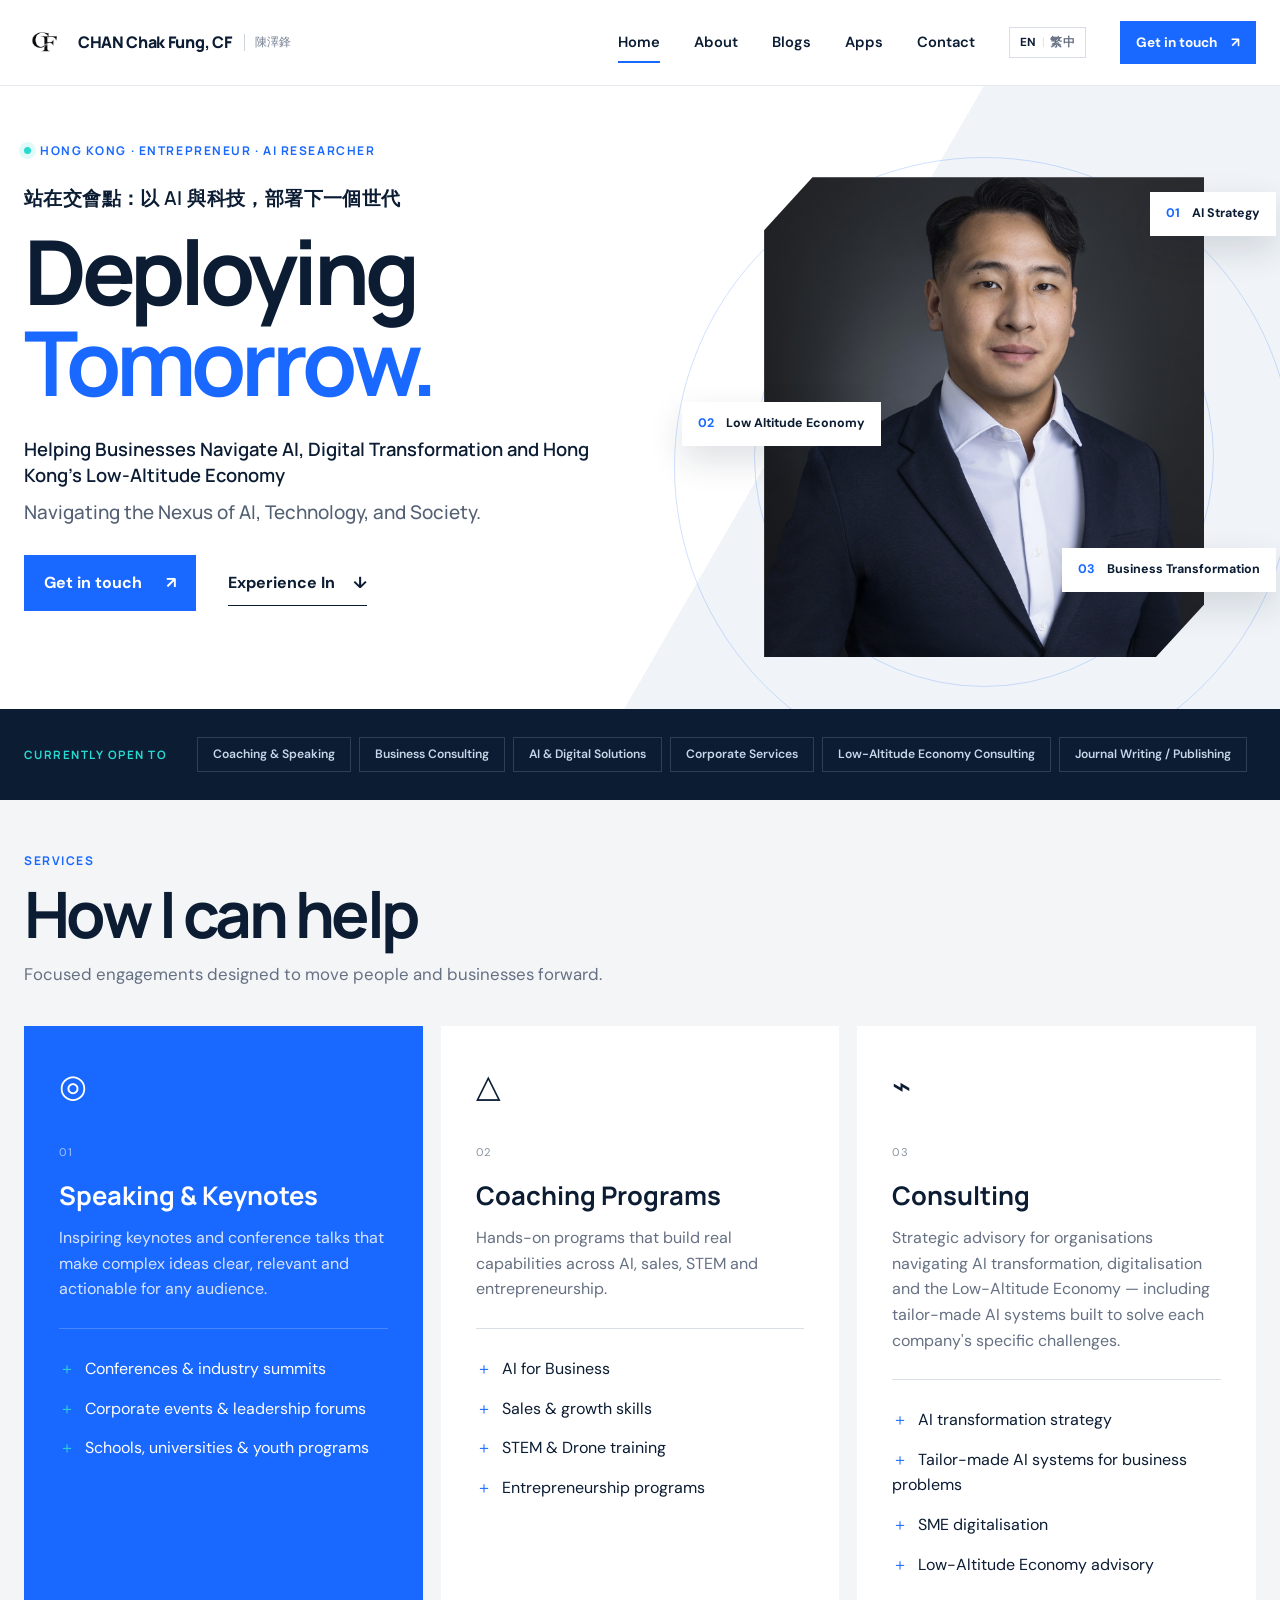
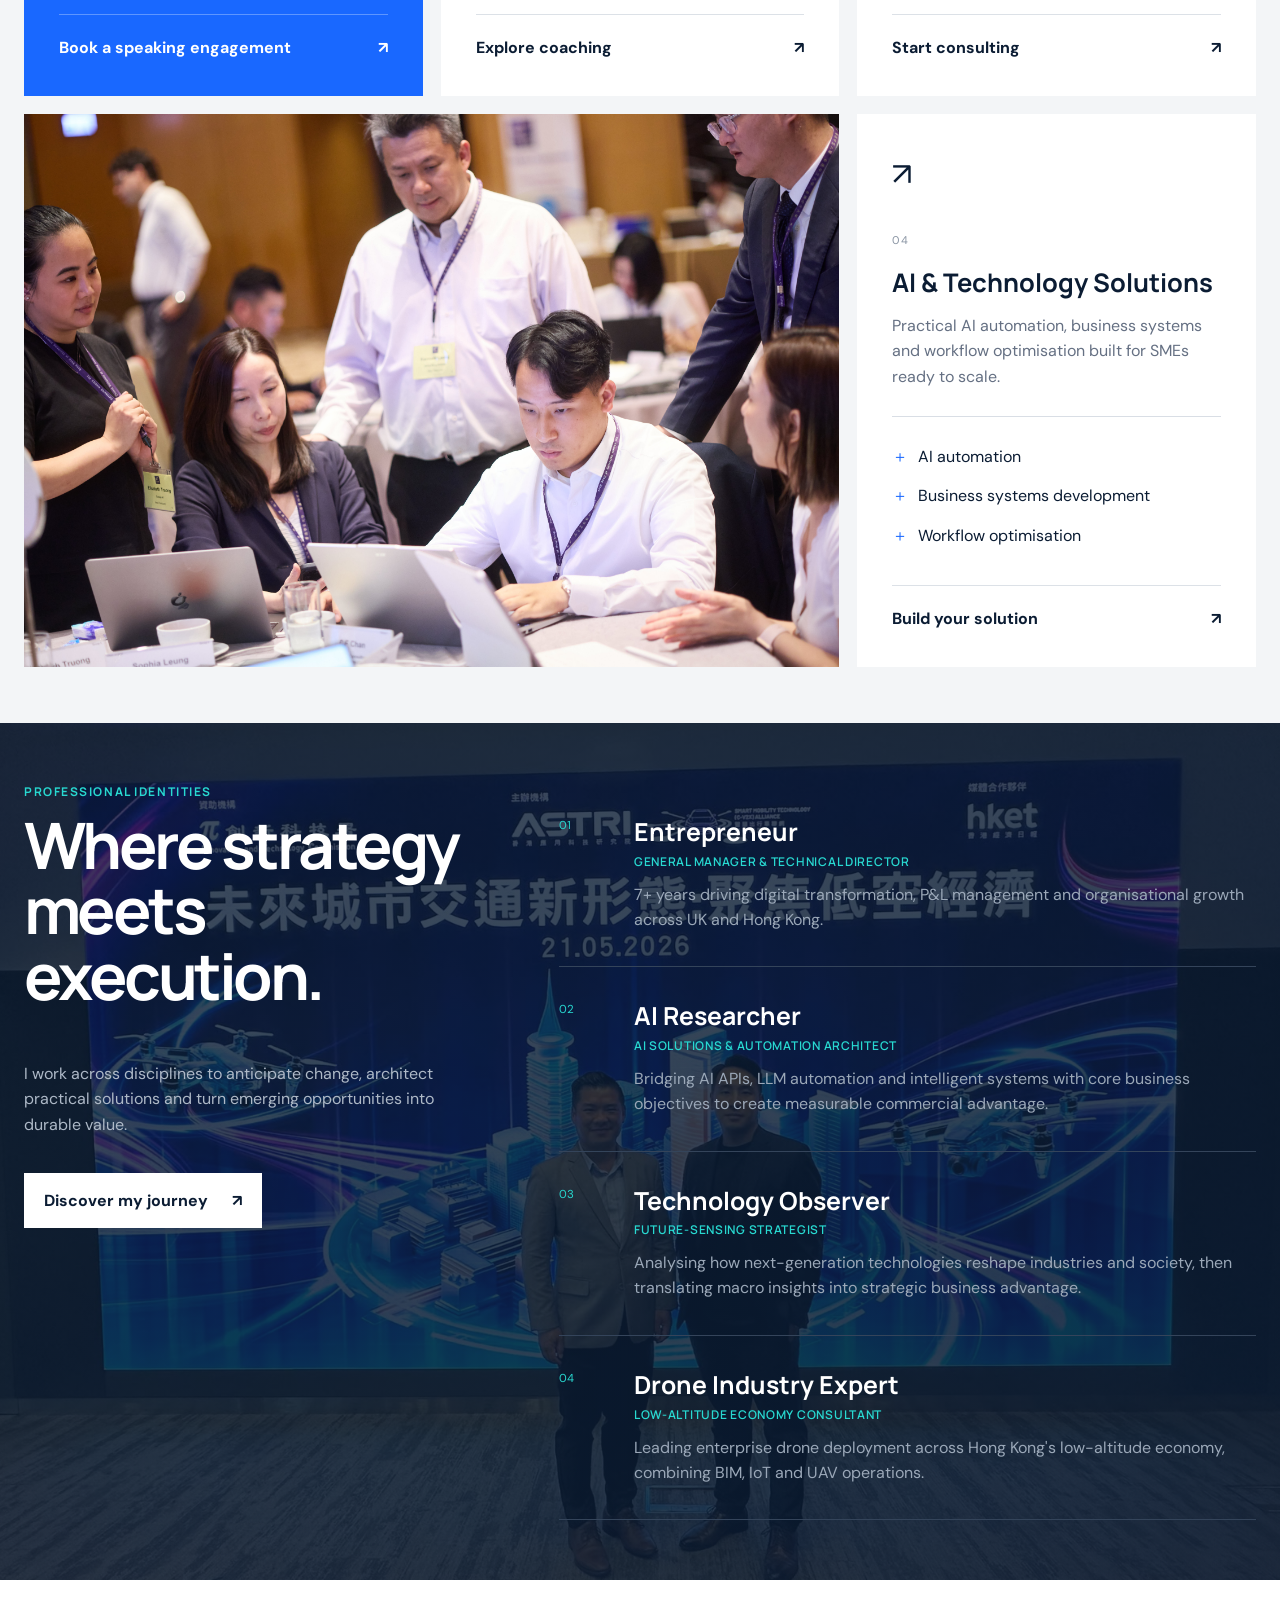
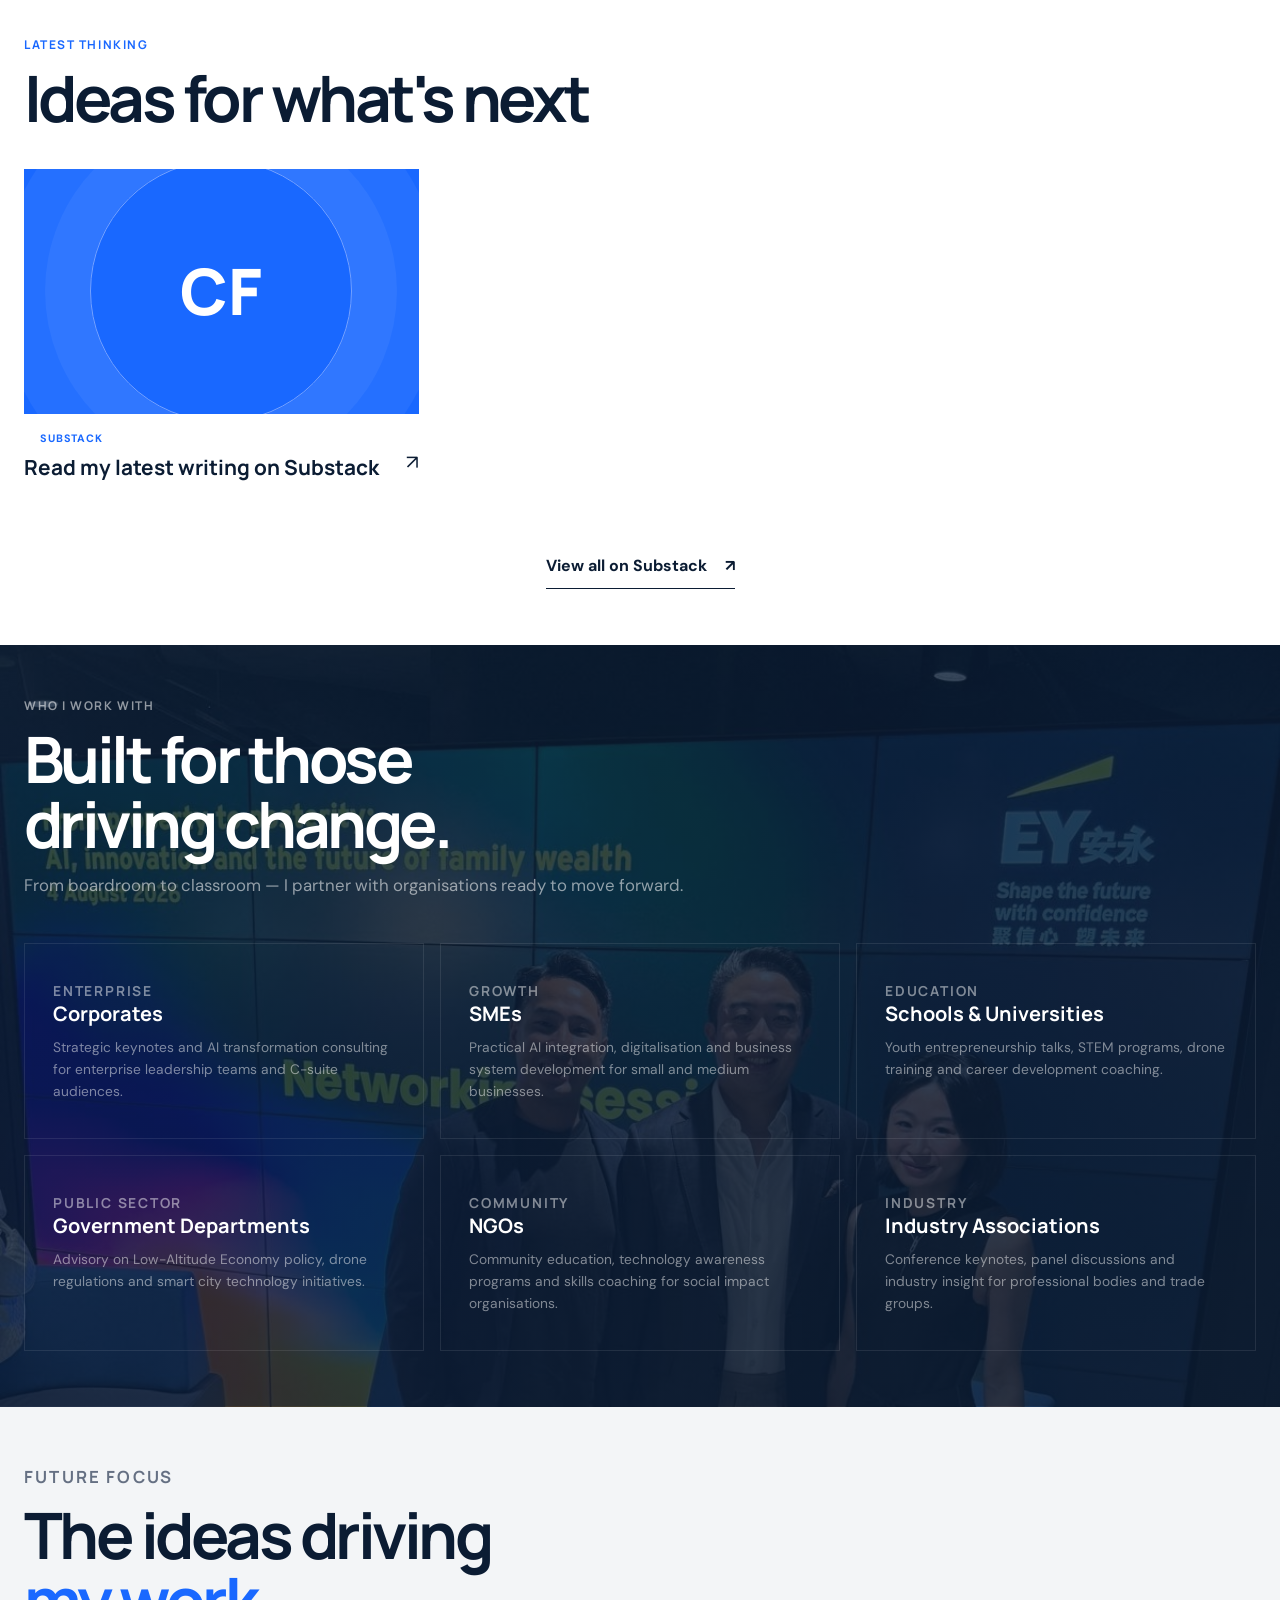
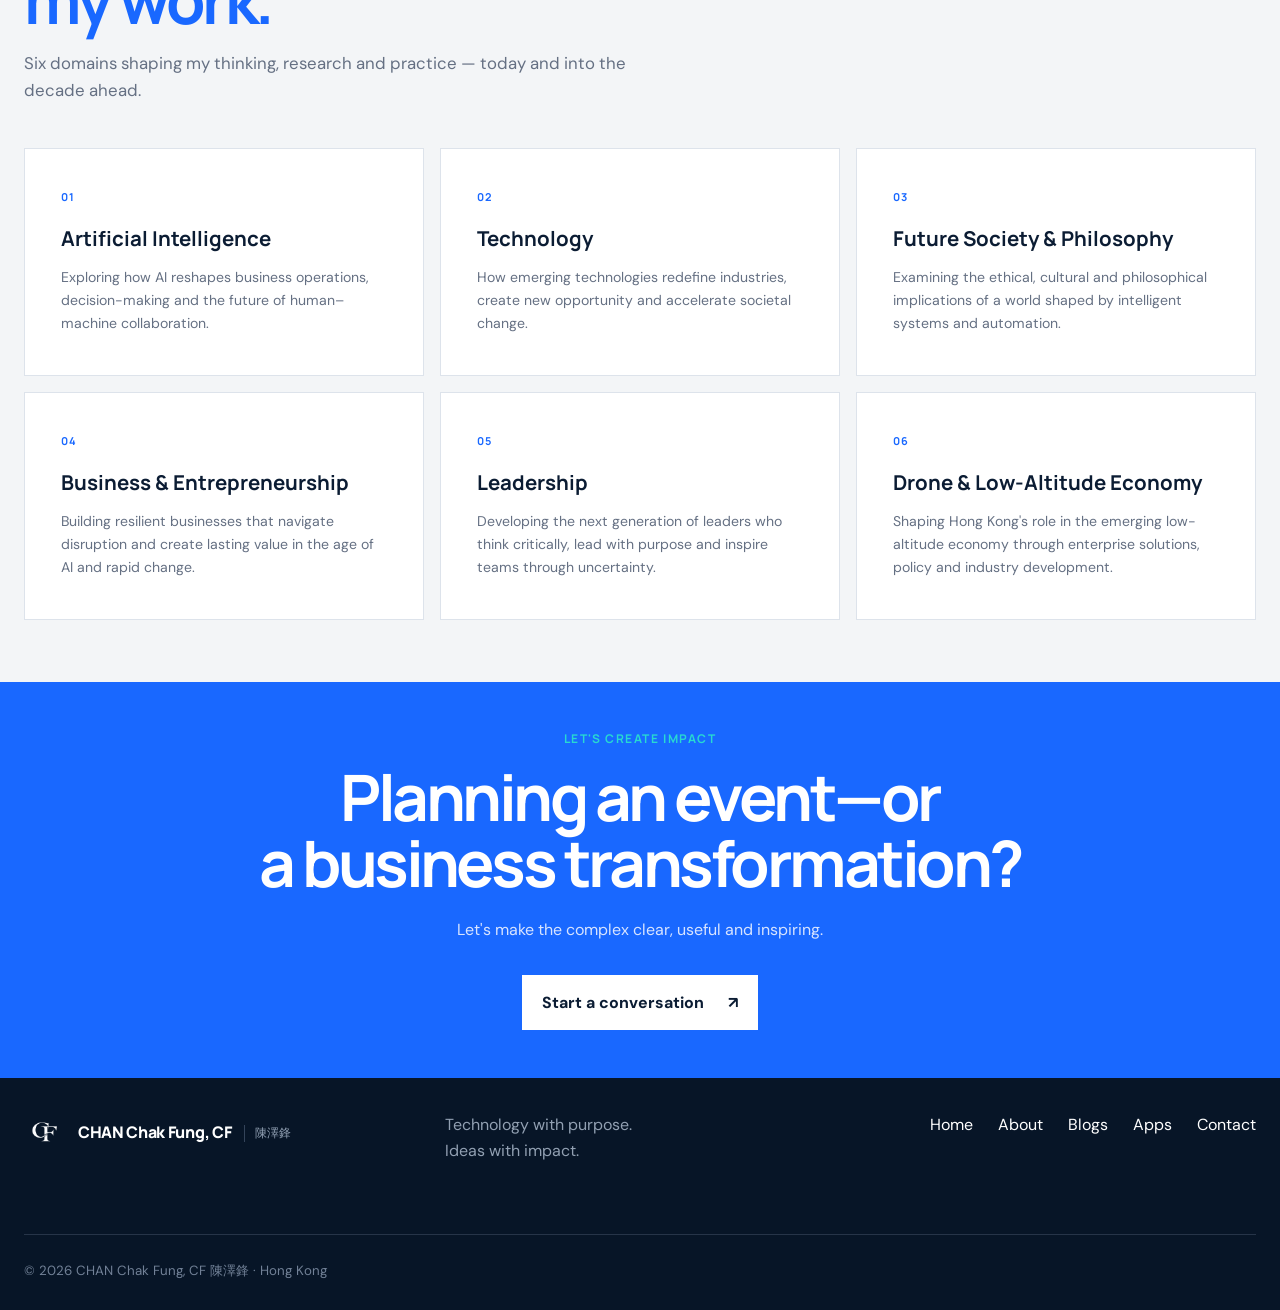
==== commit 4676f9e3: "Add files via upload" ====
--- a/index.html
+++ b/index.html
@@ -133,13 +133,13 @@
       <div class="service-grid">
         <article class="service-card featured reveal"><div class="service-icon">◎</div><p class="card-number">01</p><h3>Speaking & Keynotes</h3><p>Inspiring keynotes and conference talks that make complex ideas clear, relevant and actionable for any audience.</p><ul><li>Conferences & industry summits</li><li>Corporate events & leadership forums</li><li>Schools, universities & youth programs</li></ul><a href="contact.html">Book a speaking engagement <span>↗</span></a></article>
         <article class="service-card reveal delay-1"><div class="service-icon">△</div><p class="card-number">02</p><h3>Coaching Programs</h3><p>Hands-on programs that build real capabilities across AI, sales, STEM and entrepreneurship.</p><ul><li>AI for Business</li><li>Sales & growth skills</li><li>STEM & Drone training</li><li>Entrepreneurship programs</li></ul><a href="contact.html">Explore coaching <span>↗</span></a></article>
-        <article class="service-card reveal delay-2"><div class="service-icon">⌁</div><p class="card-number">03</p><h3>Consulting</h3><p>Strategic advisory for organisations navigating AI transformation, digitalisation and the Low-Altitude Economy.</p><ul><li>AI transformation strategy</li><li>SME digitalisation</li><li>Low-Altitude Economy advisory</li></ul><a href="contact.html">Start consulting <span>↗</span></a></article>
+        <article class="service-card reveal delay-2"><div class="service-icon">⌁</div><p class="card-number">03</p><h3>Consulting</h3><p>Strategic advisory for organisations navigating AI transformation, digitalisation and the Low-Altitude Economy — including tailor-made AI systems built to solve each company's specific challenges.</p><ul><li>AI transformation strategy</li><li>Tailor-made AI systems for business problems</li><li>SME digitalisation</li><li>Low-Altitude Economy advisory</li></ul><a href="contact.html">Start consulting <span>↗</span></a></article>
       <div class="service-img reveal"><img src="assets/home_a.jpg" alt="Chan Chak Fung in action" width="5876" height="3917" loading="lazy" decoding="async"></div>
         <article class="service-card reveal delay-1"><div class="service-icon">↗</div><p class="card-number">04</p><h3>AI & Technology Solutions</h3><p>Practical AI automation, business systems and workflow optimisation built for SMEs ready to scale.</p><ul><li>AI automation</li><li>Business systems development</li><li>Workflow optimisation</li></ul><a href="contact.html">Build your solution <span>↗</span></a></article>
       </div>
     </section>
 
-    <section class="expertise section-pad section-photo-bg" style="--bg-photo:url('/assets/bg/bg-lae-forum.jpg')">
+    <section class="expertise section-pad section-photo-bg bg-lae-forum">
       <div class="expertise-intro reveal"><p class="eyebrow light">Professional identities</p><h2>Where strategy<br>meets execution.</h2><p>I work across disciplines to anticipate change, architect practical solutions and turn emerging opportunities into durable value.</p><a class="button button-light" href="about.html">Discover my journey <span>↗</span></a></div>
       <div class="expertise-list identity-list reveal delay-1">
         <div><span>01</span><h3>Entrepreneur</h3><strong>General Manager & Technical Director</strong><p>7+ years driving digital transformation, P&amp;L management and organisational growth across UK and Hong Kong.</p></div>
@@ -159,7 +159,7 @@
       <a class="text-link centered" href="https://substack.com/@cfchan" target="_blank" rel="noopener">View all on Substack <span>↗</span></a>
     </section>
 
-    <section class="clients-section section-pad section-photo-bg" style="--bg-photo:url('/assets/bg/bg-ey-networking.jpg');--bg-photo-pos:center 20%">
+    <section class="clients-section section-pad section-photo-bg bg-ey-networking">
       <div class="section-heading reveal"><p class="eyebrow light">Who I work with</p><h2>Built for those<br>driving change.</h2><p>From boardroom to classroom — I partner with organisations ready to move forward.</p></div>
       <div class="client-grid">
         <div class="client-card reveal"><p class="client-label">ENTERPRISE</p><h3>Corporates</h3><p>Strategic keynotes and AI transformation consulting for enterprise leadership teams and C-suite audiences.</p></div>
--- a/assets/styles.css
+++ b/assets/styles.css
@@ -1,181 +1,186 @@
-:root{--ink:#0b1c33;--navy:#10243f;--blue:#1968ff;--cyan:#28d9d1;--paper:#f3f5f7;--white:#fff;--muted:#657083;--line:#d9dee5;--max:1240px;--pad:max(24px,calc((100vw - var(--max))/2))}*{box-sizing:border-box}html{scroll-behavior:smooth}body{margin:0;color:var(--ink);background:#fff;font-family:"DM Sans",sans-serif;font-size:16px;line-height:1.6}h1,h2,h3,p{margin-top:0}h1,h2,h3,.brand{font-family:"Manrope",sans-serif}h1,h2{letter-spacing:-.055em;line-height:1.02;overflow-wrap:break-word}h1{font-size:clamp(3.4rem,7vw,7rem)}h2{font-size:clamp(2.55rem,5vw,5rem)}h3{line-height:1.2}em{font-style:normal;color:var(--blue)}a{color:inherit;text-decoration:none}button,input,textarea,select{font:inherit}.section-pad{padding-left:var(--pad);padding-right:var(--pad)}.site-header{height:86px;padding:0 var(--pad);display:flex;align-items:center;justify-content:space-between;border-bottom:1px solid #e6e9ee;position:relative;z-index:50;background:rgba(255,255,255,.94);backdrop-filter:blur(12px)}.brand{display:flex;align-items:center;gap:12px;font-weight:800;letter-spacing:-.02em}.brand-logo{width:42px;height:42px;object-fit:cover;clip-path:polygon(0 0,100% 0,100% 75%,75% 100%,0 100%);flex-shrink:0}.nav{display:flex;align-items:center;gap:34px;font-size:.92rem;font-weight:600}.nav>a:not(.button){position:relative;padding:29px 0}.nav>a.active:not(.button):after{content:"";position:absolute;left:0;right:0;bottom:20px;height:2px;background:var(--blue)}.button{display:inline-flex;justify-content:center;align-items:center;gap:24px;border:0;background:var(--blue);color:#fff;padding:15px 20px;font-weight:700;cursor:pointer;transition:.25s}.button:hover{background:#0755e6;transform:translateY(-2px)}.button-small{padding:11px 16px;gap:14px;font-size:.85rem}.button-light{background:#fff;color:var(--ink)}.button-light:hover{background:var(--cyan);color:var(--ink)}.text-link{display:inline-flex;align-items:center;gap:18px;font-weight:700;border-bottom:1px solid var(--ink);padding:10px 0}.text-link:hover span{transform:translateX(4px)}.eyebrow{font:700 .75rem "Manrope",sans-serif;letter-spacing:.13em;text-transform:uppercase;color:var(--blue)}.eyebrow.light{color:var(--cyan)}.hero{min-height:720px;display:grid;grid-template-columns:1.08fr .92fr;align-items:center;gap:70px;overflow:hidden;background:linear-gradient(120deg,#fff 60%,#f0f4f8 60%)}.hero-copy{padding:80px 0}.hero .eyebrow{display:flex;align-items:center;gap:9px}.pulse{width:7px;height:7px;border-radius:50%;background:var(--cyan);box-shadow:0 0 0 5px rgba(40,217,209,.14)}.hero h1{margin:25px 0 28px}.hero-lede{font-size:1.18rem;color:#546174;max-width:630px}.hero-actions{display:flex;align-items:center;gap:32px;margin:28px 0 42px}.portrait-wrap{position:relative;height:610px;display:flex;align-items:flex-end;justify-content:center}.portrait-card{height:570px;width:440px;overflow:hidden;clip-path:polygon(11% 0,100% 0,100% 89%,89% 100%,0 100%,0 11%);position:relative;z-index:2;background:#dfe5ec}.portrait-card img{width:100%;height:100%;object-fit:cover;object-position:50% 38%;filter:saturate(.9)}.orbit{position:absolute;border:1px solid rgba(25,104,255,.2);border-radius:50%}.orbit-one{width:620px;height:620px;top:20px}.orbit-two{width:460px;height:460px;top:90px}.floating-tag{position:absolute;z-index:3;background:#fff;box-shadow:0 14px 35px rgba(11,28,51,.14);padding:12px 16px;font-size:.78rem;font-weight:700}.floating-tag span{color:var(--blue);margin-right:9px}.tag-ai{right:-20px;top:55px}.tag-lae{left:-30px;top:265px}.tag-biz{right:-20px;bottom:65px}.section-index{font:700 .7rem "Manrope";letter-spacing:.12em;color:#8490a0}.services{padding-top:75px;padding-bottom:80px;background:var(--paper)}.section-heading{max-width:660px;margin-bottom:38px}.section-heading h2{margin:8px 0 15px}.section-heading>p:last-child{color:var(--muted);font-size:1.05rem}.service-grid{display:grid;grid-template-columns:repeat(3,1fr);gap:18px}.service-card{background:#fff;padding:34px;min-height:360px;display:flex;flex-direction:column;border:1px solid transparent;transition:.25s}.service-card:hover{transform:translateY(-5px);border-color:#bfd0e6;box-shadow:0 18px 35px rgba(11,28,51,.07)}.service-card.featured{background:var(--blue);color:#fff;min-height:360px}.service-img{overflow:hidden;grid-column:span 2;min-height:320px}.service-img img{width:100%;height:100%;object-fit:cover;object-position:center;display:block;transition:transform .5s ease}.service-img:hover img{transform:scale(1.04)}.service-card:nth-child(5){grid-column:3}.service-icon{font-size:2rem;margin-bottom:32px}.card-number{font-size:.7rem;letter-spacing:.14em;color:#8994a3}.featured .card-number{color:#a6c3ff}.service-card h3{font-size:1.6rem;margin:7px 0 14px}.service-card>p:not(.card-number){color:var(--muted)}.featured>p:not(.card-number){color:#d8e4ff}.service-card ul{padding:20px 0;margin:10px 0;border-top:1px solid rgba(255,255,255,.2);list-style:none}.service-card li{padding:7px 0}.service-card li:before{content:"＋";margin-right:10px;color:var(--cyan)}.service-card a{margin-top:auto;font-weight:700;display:flex;justify-content:space-between;border-top:1px solid #dce1e7;padding-top:20px}.featured a{border-color:rgba(255,255,255,.3)}.expertise{background:var(--ink);color:#fff;padding-top:85px;padding-bottom:85px;display:grid;grid-template-columns:.8fr 1.2fr;gap:100px}.expertise-intro{position:sticky;top:120px;align-self:start}.expertise-intro>p:not(.eyebrow){color:#aeb9c7;max-width:430px;margin:25px 0 35px}.expertise-list>div{display:grid;grid-template-columns:50px 1fr;column-gap:25px;padding:29px 0;border-bottom:1px solid #34445a}.expertise-list span{color:var(--cyan);font-size:.72rem;grid-row:span 2}.expertise-list h3{font-size:1.55rem;margin:0}.expertise-list p{grid-column:2;color:#9ba8b8;margin:5px 0 0}.insights{padding-top:80px;padding-bottom:80px}.insight-grid{display:grid;grid-template-columns:repeat(3,1fr);gap:24px}.insight-art,.post-visual{height:245px;display:grid;place-items:center;overflow:hidden;position:relative}.insight-art span,.post-visual span{font:800 4rem/1 "Manrope";position:relative}.art-one{background:var(--blue);color:#fff}.art-one:before{content:"";position:absolute;width:260px;height:260px;border:1px solid #75a2ff;border-radius:50%;box-shadow:0 0 0 45px rgba(255,255,255,.05),0 0 0 90px rgba(255,255,255,.05)}.art-two{background:#d6fff9;color:var(--ink)}.art-two:before{content:"";position:absolute;inset:25px;background:repeating-linear-gradient(90deg,transparent 0 24px,rgba(11,28,51,.08) 25px)}.art-three{background:var(--ink);color:var(--cyan)}.art-three span{font-size:8rem}.insight-card>p,.post-card>p{font-size:.67rem;font-weight:700;letter-spacing:.08em;color:var(--blue);margin:22px 0 10px}.insight-card h3{font-size:1.3rem;padding-right:25px}.insight-card .arrow{float:right;margin-top:-55px;font-size:1.25rem}.insight-card:hover h3{text-decoration:underline;text-underline-offset:4px}.centered{display:flex;width:max-content;margin:42px auto 0}.cta{padding-top:70px;padding-bottom:70px;background:var(--blue);color:#fff;text-align:center}.cta h2{margin:17px 0 22px}.cta>p:not(.eyebrow){color:#d8e4ff;margin-bottom:32px}.footer{padding-top:50px;padding-bottom:28px;background:#071527;color:#fff;display:grid;grid-template-columns:1fr 1fr 1fr;gap:40px;align-items:start}.brand-light .brand-logo{filter:invert(1) brightness(1.15)}.footer>p{color:#92a0b2}.footer>div{display:flex;justify-content:flex-end;gap:25px}.footer small{grid-column:1/-1;color:#718096;border-top:1px solid #263448;padding-top:25px;margin-top:25px}
-/* Inner pages */.page-hero{padding-top:80px;padding-bottom:65px;background:linear-gradient(120deg,#fff 70%,#f3f5f7 70%)}.page-hero h1{font-size:clamp(3rem,6.2vw,6.3rem);margin:22px 0 0}.about-split{padding-top:75px;padding-bottom:80px;display:grid;grid-template-columns:.82fr 1fr;gap:100px;align-items:center;background:var(--paper)}.about-photo{position:relative}.about-photo img{width:100%;max-height:680px;object-fit:cover;object-position:50% 30%;clip-path:polygon(0 0,100% 0,100% 88%,88% 100%,0 100%)}.photo-note{position:absolute;right:-30px;bottom:55px;background:var(--cyan);padding:20px 28px;font-size:.8rem;line-height:1.5}.photo-note-stat{display:block;font:800 2.4rem/1 "Manrope";color:var(--ink);margin-bottom:4px}.about-copy .lead{font:600 1.65rem/1.45 "Manrope";color:var(--ink)}.about-copy>p:not(.lead){color:var(--muted)}blockquote{margin:40px 0 0;border-left:3px solid var(--blue);padding:5px 0 5px 25px;font:600 1.18rem "Manrope"}.principles{padding-top:62px;padding-bottom:68px;background:#fff}.principle-grid{display:grid;grid-template-columns:repeat(3,1fr);gap:50px;margin-top:45px}.principle-grid span{color:var(--blue);font-size:.72rem}.principle-grid h3{font-size:1.4rem;margin:14px 0 8px}.principle-grid p{color:var(--muted)}.topics{background:var(--ink);color:#fff;padding-top:75px;padding-bottom:75px;display:grid;grid-template-columns:.7fr 1.3fr;gap:80px}.blog-hero-new{padding-top:72px;padding-bottom:72px;background:var(--ink);color:#fff;display:grid;grid-template-columns:1fr 1.4fr;gap:60px;align-items:center}.blog-hero-copy h1{font-size:clamp(2.8rem,5vw,5.2rem);margin:18px 0 22px;color:#fff}.blog-hero-copy>p{color:#9ab0c8;font-size:1.05rem;max-width:480px;margin:0 0 28px}.blog-hero-topics{display:flex;flex-wrap:wrap;gap:8px}.blog-hero-topics span{padding:6px 13px;border:1px solid rgba(255,255,255,.15);font-size:.72rem;font-weight:600;color:#c8d6e8}.featured-card{display:grid;grid-template-rows:300px auto;border:1px solid rgba(255,255,255,.1);overflow:hidden;transition:border-color .25s,transform .25s,box-shadow .25s;text-decoration:none;color:inherit}.featured-card:hover{border-color:var(--cyan);transform:translateY(-5px);box-shadow:0 24px 48px rgba(0,0,0,.3)}.featured-card-img{position:relative;background:var(--navy);background-size:cover;background-position:center}.featured-card-overlay{position:absolute;inset:0;background:linear-gradient(to top,rgba(7,21,39,.85) 0%,transparent 60%)}.featured-badge{position:absolute;top:16px;left:16px;padding:5px 11px;background:var(--cyan);color:var(--ink);font:700 .65rem "Manrope";letter-spacing:.1em;text-transform:uppercase;z-index:1}.featured-card-body{background:#0f2338;padding:28px 30px 32px}.featured-card-meta{font:700 .65rem "Manrope";letter-spacing:.1em;text-transform:uppercase;color:var(--cyan);margin:0 0 12px}.featured-card-title{font-size:clamp(1.25rem,2vw,1.75rem);color:#fff;margin:0 0 14px;line-height:1.25}.featured-card-excerpt{color:#8fa8c2;font-size:.88rem;line-height:1.6;margin:0 0 22px}.featured-card-cta{display:inline-flex;align-items:center;gap:10px;font:700 .82rem "Manrope";color:var(--cyan);border-bottom:1px solid rgba(40,217,209,.35);padding-bottom:3px}.post-card small{display:inline-block;margin-top:14px;padding:5px 9px;background:#eaf0f8;font-size:.68rem;font-weight:700;text-transform:uppercase;letter-spacing:.08em}
-@media(max-width:900px){.blog-hero-new{grid-template-columns:1fr;gap:40px}}
-@media(max-width:620px){.blog-hero-new{padding-top:48px;padding-bottom:48px}.featured-card{grid-template-rows:220px auto}}.blog-list{padding-top:65px;padding-bottom:80px;background:#fff}.blog-filter{display:flex;gap:7px;margin-bottom:45px;flex-wrap:wrap}.blog-filter button{border:1px solid #cbd3dd;background:transparent;padding:8px 13px;cursor:pointer;font-size:.74rem;font-weight:700}.blog-filter button.active{background:var(--ink);color:#fff}.post-grid{display:grid;grid-template-columns:repeat(4,1fr);gap:20px}.post-card{transition:transform .25s,box-shadow .25s;border:1px solid #e2e7ee;overflow:hidden}.post-card:hover{transform:translateY(-5px);box-shadow:0 16px 32px rgba(11,28,51,.1)}.post-card.hidden{display:none}.post-card h3{font-size:1.05rem;line-height:1.3}.post-card>p{font-size:.62rem}.post-card small{font-size:.78rem}.post-visual{height:180px}.post-card[data-category="ai"]{background:#eef3ff}.post-card[data-category="lae"]{background:#e8faf8}.post-card[data-category="entrepreneurship"]{background:#fffbea}.post-card[data-category="business"]{background:#f4f6f9}.post-card[data-category="social"]{background:#f3f0ff}.post-card[data-category="tech"]{background:#edfaf3}.visual-lae{background:#d6fff9}.visual-change{background:var(--ink);color:#fff}.visual-ai{background:var(--blue);color:#fff}.visual-sales{background:#ffdd70}.visual-social{background:#1e1b4b;color:#a78bfa}.visual-tech{background:#0f2a1e;color:var(--cyan)}.post-visual-img{background-size:cover;background-position:center top;background-color:#dfe5ec}.post-skeleton{pointer-events:none}.skeleton-vis{background:linear-gradient(90deg,#e4e9ef 25%,#edf0f4 50%,#e4e9ef 75%);background-size:200% 100%;animation:shimmer 1.5s infinite}.skeleton-line{height:12px;margin:14px 0;border-radius:2px;background:linear-gradient(90deg,#e4e9ef 25%,#edf0f4 50%,#e4e9ef 75%);background-size:200% 100%;animation:shimmer 1.5s infinite}.s-short{width:45%;margin-top:18px}.s-long{width:90%;height:18px}.s-med{width:70%}@keyframes shimmer{0%{background-position:200% 0}100%{background-position:-200% 0}}.posts-error{grid-column:1/-1;text-align:center;padding:60px 20px}.posts-error p{color:var(--muted);margin-bottom:24px}
-.newsletter{background:var(--blue);color:#fff;padding-top:65px;padding-bottom:65px;display:grid;grid-template-columns:1fr 1fr;gap:80px;align-items:center}.newsletter h2{margin-bottom:16px}.newsletter-sub{color:#c9d8f8;font-size:.95rem;margin:0 0 28px;max-width:480px}.substack-embed-wrap{background:rgba(255,255,255,.08);border:1px solid rgba(255,255,255,.18);padding:24px;border-radius:2px}.substack-embed-wrap iframe{display:block}.contact-page{background:var(--paper)}.contact-layout{padding-top:70px;padding-bottom:80px;display:grid;grid-template-columns:.85fr 1.15fr;gap:70px;align-items:start}.contact-intro h1{font-size:clamp(3rem,5.5vw,5.7rem);margin:20px 0 30px}.contact-intro>p:not(.eyebrow){color:var(--muted);font-size:1.08rem;max-width:580px}.contact-options{display:grid;grid-template-columns:1fr 1fr;align-content:start;gap:0 36px}.contact-options>div{display:grid;grid-template-columns:40px 1fr;border-top:1px solid var(--line);padding:18px 0}.contact-options>div:nth-child(-n+2){border-top:0;padding-top:4px}.contact-options span{color:var(--blue);font-size:.7rem}.contact-options p{margin:0;color:var(--muted);font-size:.85rem}.contact-options strong{display:block;color:var(--ink);font-size:1rem}.contact-open{padding-top:60px;padding-bottom:70px;background:var(--ink);color:#fff}.contact-open>.eyebrow{margin-bottom:48px}.contact-open-grid{display:grid;grid-template-columns:repeat(3,1fr);gap:32px}.contact-open-grid>div{border-top:1px solid #2c4059;padding-top:28px}.contact-open-grid span{color:var(--cyan);font:700 .68rem "Manrope";letter-spacing:.1em}.contact-open-grid h3{font-size:1.2rem;margin:14px 0 10px;color:#fff}.contact-open-grid p{color:#8fa3b8;font-size:.88rem;line-height:1.6;margin:0}
-@media(max-width:900px){.contact-open-grid{grid-template-columns:repeat(2,1fr)}.contact-options{grid-template-columns:1fr}.contact-options>div:nth-child(-n+2){border-top:0;padding-top:4px}}
-.sr-only{position:absolute;width:1px;height:1px;overflow:hidden;clip:rect(0,0,0,0)}.menu-toggle{display:none}.reveal{opacity:0;transform:translateY(18px);transition:opacity .7s ease,transform .7s ease}.reveal.visible{opacity:1;transform:none}.delay-1{transition-delay:.12s}.delay-2{transition-delay:.24s}
-@media(max-width:900px){.menu-toggle{display:grid;gap:5px;border:0;background:none;padding:10px}.menu-toggle span{display:block;width:24px;height:2px;background:var(--ink)}.nav{position:absolute;top:86px;left:0;right:0;background:#fff;display:none;flex-direction:column;align-items:stretch;padding:20px var(--pad) 30px;gap:0;box-shadow:0 15px 25px rgba(11,28,51,.1)}.nav.open{display:flex}.nav>a:not(.button){padding:13px 0}.nav>a.active:not(.button):after{bottom:7px}.nav .button{margin-top:12px}.hero{grid-template-columns:1fr;background:#fff;padding-top:60px}.hero-copy{padding:20px 0 0}.portrait-wrap{height:540px}.statement{grid-template-columns:1fr;padding-top:60px;padding-bottom:60px}.statement>p:last-child{max-width:600px}.service-grid{grid-template-columns:1fr 1fr}.service-img{display:none}.service-card.featured{min-height:360px}.service-card:nth-child(4){grid-column:auto}.expertise{grid-template-columns:1fr;gap:50px}.expertise-intro{position:static}.about-split,.contact-layout{grid-template-columns:1fr}.about-photo{max-width:570px}.topics{grid-template-columns:1fr}.newsletter{grid-template-columns:1fr}.contact-layout{gap:50px}.clients-section .section-heading{margin-bottom:32px}.invite-header{margin-bottom:28px}.footer{grid-template-columns:1fr 1fr}.footer>div{justify-content:flex-start}.footer small{grid-column:1/-1}}
-@media(max-width:620px){h1{font-size:3.25rem}.site-header{height:72px}.nav{top:72px}.hero{gap:15px}.hero-actions{align-items:flex-start;flex-direction:column}.hero-position{font-size:.95rem;margin:10px 0 5px}.portrait-wrap{height:430px}.portrait-card{height:410px;width:100%}.tag-ai{right:0}.tag-lae{left:0;top:240px}.tag-biz{right:0}.statement{gap:20px}.service-grid,.insight-grid,.principle-grid{grid-template-columns:1fr}.post-grid{grid-template-columns:repeat(2,1fr)}.service-card.featured{grid-row:auto}.expertise,.services,.insights,.about-split,.topics,.clients-section,.invite-section,.contact-open{padding-top:50px;padding-bottom:55px}.about-split{gap:50px}.photo-note{right:0}.post-visual{height:250px}.substack-embed-wrap{padding:16px}.footer{grid-template-columns:1fr}.footer>div{flex-wrap:wrap}.page-hero{padding-top:55px}.hero h1 br{display:none}.client-grid,.invite-grid,.topic-cards,.contact-open-grid{grid-template-columns:1fr}}
-@media(prefers-reduced-motion:reduce){html{scroll-behavior:auto}.reveal{opacity:1;transform:none;transition:none}}
-
-/* Identity and animated journey */
-.brand i{font:500 .78rem "DM Sans",sans-serif;color:#788395;border-left:1px solid #cfd5dc;padding-left:10px;margin-left:1px}.brand-light i{color:#91a0b3;border-color:#34445a}.name-kicker{margin-bottom:16px}.journey{padding-top:80px;padding-bottom:85px;background:#fff;display:grid;grid-template-columns:.72fr 1.28fr;gap:100px}.journey-heading{position:sticky;top:120px;align-self:start}.journey-heading h2{font-size:clamp(2.6rem,4.4vw,4.7rem);margin:14px 0 24px}.journey-heading>p:last-child{color:var(--muted);max-width:440px}@media(max-width:1060px){.post-grid{grid-template-columns:repeat(2,1fr)}}
-@media(max-width:1060px){.brand i{display:none}.nav{gap:24px}.journey{grid-template-columns:1fr;gap:55px}.journey-heading{position:static;max-width:680px}}
-@media(max-width:620px){.brand{font-size:.86rem}.journey{padding-top:90px;padding-bottom:95px;gap:35px}}
-
-/* Photo trio */
-.photo-slider-section{padding-top:75px;padding-bottom:80px;background:#fff}.photo-slider-heading{margin-bottom:40px}.photo-slider-heading h2{margin:10px 0 0}.photo-slider-heading h2 span{color:var(--blue)}.photo-trio{display:grid;grid-template-columns:repeat(3,1fr);gap:20px}.trio-photo{display:flex;flex-direction:column}.trio-img{overflow:hidden;aspect-ratio:4/3}.trio-img img{width:100%;height:100%;object-fit:cover;object-position:center;display:block;transition:transform .5s ease}.trio-photo:hover .trio-img img{transform:scale(1.05)}.trio-caption{margin:14px 0 0;display:flex;align-items:flex-start;gap:12px;font-size:.85rem;color:var(--muted);line-height:1.5}.trio-caption span{font:700 .65rem "Manrope";letter-spacing:.1em;color:var(--blue);white-space:nowrap;padding-top:2px}
-@media(max-width:620px){.photo-trio{grid-template-columns:1fr;gap:28px}.photo-slider-section{padding-top:50px;padding-bottom:55px}}
-
-/* Alternating centre-line timeline — one dot per event */
-.journey-line{display:block;padding-top:80px;padding-bottom:88px;background:var(--ink)}
-.journey-line .journey-heading{position:static;max-width:700px;margin-bottom:52px}
-.journey-line .journey-heading h2{color:#fff;margin:14px 0 18px;font-size:clamp(2.6rem,4.4vw,4.7rem)}
-.journey-line .journey-heading>p:last-child{color:rgba(255,255,255,.5);max-width:540px}
-.timeline-track{position:relative;display:flex;flex-direction:column}
-.timeline-track::before{content:"";position:absolute;left:50%;transform:translateX(-50%);top:0;bottom:0;width:1px;background:rgba(255,255,255,.12)}
-.tl-item{position:relative;padding:14px 0}
-.tl-item:nth-child(odd){padding-right:calc(50% + 24px);text-align:right}
-.tl-item:nth-child(even){padding-left:calc(50% + 24px);text-align:left}
-.tl-item::after{content:"";position:absolute;left:calc(50% - 4px);top:18px;width:9px;height:9px;border-radius:50%;background:rgba(255,255,255,.18)}
-.tl-item.is-current::after{background:var(--cyan);box-shadow:0 0 0 4px rgba(40,217,209,.16),0 0 10px rgba(40,217,209,.4)}
-.tl-item .tl-date{display:block;color:var(--cyan);font:700 .65rem "Manrope";letter-spacing:.08em;margin-bottom:5px}
-.tl-item h3{font-size:.95rem;color:#fff;margin:0 0 3px;line-height:1.3;font-weight:600}
-.tl-item p{font-size:.76rem;color:rgba(255,255,255,.42);margin:0;line-height:1.5}
-.tl-badge{display:inline-block;padding:1px 6px;background:rgba(40,217,209,.1);color:var(--cyan);border:1px solid rgba(40,217,209,.28);font:700 .52rem "Manrope";letter-spacing:.1em;text-transform:uppercase;vertical-align:middle;margin-left:7px;position:relative;top:-1px}
-.timeline-remark{display:flex;align-items:center;gap:9px;margin:28px 0 0;color:rgba(255,255,255,.38);font-size:.76rem}
-.timeline-remark>span{width:8px;height:8px;border-radius:50%;background:var(--cyan);box-shadow:0 0 0 4px rgba(40,217,209,.18),0 0 10px rgba(40,217,209,.5)}
-.timeline-remark strong{color:rgba(255,255,255,.7)}
-@media(max-width:900px){.journey-line .journey-heading{margin-bottom:40px}.timeline-track::before{left:12px;transform:none}.tl-item:nth-child(odd),.tl-item:nth-child(even){padding:12px 0 12px 28px;text-align:left}.tl-item::after{left:8px;top:16px}}
-@media(max-width:620px){.journey-line{padding-top:55px;padding-bottom:60px}.tl-item .tl-date{font-size:.6rem}.timeline-remark{justify-content:flex-start}}
-@media(prefers-reduced-motion:reduce){.tl-item::after{transition:none}}
-
-/* Hero position subheadline */
-.hero-position{font:600 1.15rem/1.45 "Manrope";color:var(--ink);max-width:570px;margin:14px 0 8px}
-
-/* Expanded personal positioning */
-.hero-slogan-cn{margin:25px 0 2px;color:var(--ink);font:600 clamp(1rem,1.5vw,1.25rem)/1.5 "Manrope","Microsoft JhengHei",sans-serif;letter-spacing:.02em}.hero .hero-slogan-cn+h1{margin-top:12px}.slogan-en{font-family:"Manrope",sans-serif;font-weight:500}.about-hero .about-slogan-cn{margin:24px 0 7px;color:var(--ink);font:600 clamp(1.05rem,1.7vw,1.4rem)/1.5 "Manrope","Microsoft JhengHei",sans-serif}.about-hero h1{margin-top:8px}.about-slogan-en{margin:24px 0 0;color:var(--muted);font:500 1.08rem "Manrope",sans-serif}.identity-list>div{grid-template-columns:50px 1fr;padding:34px 0;transition:padding .3s ease,background .3s ease}.identity-list>div:hover{background:rgba(255,255,255,.035);padding-left:16px;padding-right:16px}.identity-list strong{grid-column:2;color:var(--cyan);font:600 .75rem "Manrope";letter-spacing:.06em;text-transform:uppercase;margin:6px 0 8px}.identity-list p{line-height:1.55}.about-copy .name-kicker{font-size:.72rem}.about-copy .lead{font-size:1.48rem}
-
-.about-copy>p:not(.lead):not(.eyebrow){color:var(--muted);font-size:1rem;line-height:1.7;margin-bottom:18px}
-/* About section mobile — gap was 100px and crushed the single-col layout */
-@media(max-width:900px){.about-split{gap:48px}}
-@media(max-width:620px){.about-copy .lead{font-size:1.2rem;line-height:1.5}.about-photo img{max-height:420px}blockquote{margin-top:24px}}
-
-/* Speaker profile topic cards */
-.topic-cards{display:grid;grid-template-columns:1fr 1fr;gap:2px}.topic-card{padding:30px 26px;border:1px solid rgba(255,255,255,.09);transition:border-color .3s,background .3s}.topic-card:hover{border-color:rgba(40,217,209,.4);background:rgba(40,217,209,.04)}.topic-num{display:block;color:var(--cyan);font:700 .63rem "Manrope";letter-spacing:.12em;margin-bottom:12px}.topic-card h3{font-size:1rem;color:#fff;margin:0 0 8px;line-height:1.3}.topic-card p{color:rgba(255,255,255,.48);font-size:.81rem;line-height:1.55;margin:0}.topics-sub{color:rgba(255,255,255,.55);font-size:.92rem;margin:16px 0 28px;max-width:380px}.topics>.button-light{display:inline-flex}.topics>div:first-child{display:flex;flex-direction:column}.topics>div:first-child>.button{align-self:flex-start}.topics-speaking-img{flex:1;min-height:0;width:100%;object-fit:cover;object-position:center 25%;margin-top:32px;display:block}
-@media(max-width:900px){.topics-speaking-img{flex:none;height:220px;margin-top:24px}}
-@media(max-width:520px){.topic-card{padding:22px 20px}}
-
-/* Service card bullet lists for non-featured cards */
-.service-card:not(.featured) ul{border-color:var(--line)}.service-card:not(.featured) li:before{color:var(--blue)}
-
-/* Awards */
-.recognition{padding-top:82px;padding-bottom:88px;background:#fff;color:var(--ink);overflow:hidden}.recognition .eyebrow{color:var(--blue)}.recognition-heading{display:grid;grid-template-columns:.35fr 1fr .9fr;gap:50px;align-items:end;margin-bottom:40px}.recognition-heading .eyebrow{align-self:start;margin-top:12px}.recognition-heading h2{font-size:clamp(2.6rem,4.5vw,4.8rem);margin:0}.recognition-heading>p:last-child{color:var(--muted);margin:0}.awards-grid{display:grid;grid-template-columns:repeat(4,1fr);gap:16px}.award-card{position:relative;min-height:255px;padding:28px;background:#142942;border:1px solid #2c4059;overflow:hidden;color:#fff;transition:transform .32s ease,border-color .32s ease,box-shadow .32s ease}.award-card:before{content:"";position:absolute;width:150px;height:150px;right:-90px;top:-90px;border-radius:50%;background:var(--blue);filter:blur(2px);opacity:.13;transition:transform .5s ease,opacity .4s}.award-card:hover{transform:translateY(-8px);border-color:#588ff8;box-shadow:0 18px 38px rgba(0,0,0,.25),0 0 28px rgba(25,104,255,.12)}.award-card:hover:before{transform:scale(1.4);opacity:.26}.award-card.award-featured{grid-column:span 2;background:#b8780c;border-color:#b8780c}.award-card.award-featured:before{background:#ffd04a;opacity:.32}.award-year{position:absolute;right:22px;top:22px;color:#90a1b6;font:700 .68rem "Manrope";letter-spacing:.12em}.award-featured .award-year{color:#ffe9a8}.award-symbol{width:43px;height:43px;border:1px solid #45617f;display:grid;place-items:center;color:var(--cyan);font:700 .72rem "Manrope";margin-bottom:50px}.award-featured .award-symbol{border-color:rgba(255,255,255,.35);color:#fff;font-size:1.2rem}.award-card>p{color:#94a5b8;font-size:.69rem;letter-spacing:.07em;text-transform:uppercase;margin-bottom:10px}.award-featured>p{color:#ffe9a8}.award-card h3{font-size:1.25rem;margin:0}.award-featured h3{font-size:1.65rem;max-width:480px}.award-card.award-featured:hover{border-color:#e8b030;box-shadow:0 18px 38px rgba(0,0,0,.28),0 0 28px rgba(200,140,14,.3)}
-
-/* Award photos */
-.award-photos{display:grid;grid-template-columns:repeat(3,1fr);gap:16px;margin-top:40px}.award-photo{overflow:hidden;aspect-ratio:4/3}.award-photo img{width:100%;height:100%;object-fit:cover;object-position:center;display:block;transition:transform .5s ease;filter:brightness(.88) saturate(.9)}.award-photo:hover img{transform:scale(1.05);filter:brightness(1) saturate(1)}
-@media(max-width:620px){.award-photos{grid-template-columns:1fr;gap:12px}}
-
-/* Professional credentials */
-.credentials{padding-top:82px;padding-bottom:88px;background:#1e2535;color:#fff;display:grid;grid-template-columns:.72fr 1.28fr;gap:90px}.credentials-heading{position:sticky;top:120px;align-self:start}.credentials-heading h2{font-size:clamp(2.6rem,4.4vw,4.7rem);margin:16px 0 24px}.credentials-heading>p:last-child{color:#9aabb8;max-width:430px}.credential-list{display:grid;grid-template-columns:1fr 1fr;gap:16px}.credential-card{position:relative;display:grid;grid-template-columns:38px 1fr;gap:15px;min-height:205px;padding:26px;background:#fff;color:var(--ink);border:1px solid #e1e6ec;transition:transform .3s ease,border-color .3s ease,box-shadow .3s ease}.credential-card:after{content:"";position:absolute;left:0;bottom:0;width:0;height:3px;background:linear-gradient(90deg,var(--blue),var(--cyan));transition:width .4s ease}.credential-card:hover{transform:translateY(-5px);border-color:#b8cbe7;box-shadow:0 15px 32px rgba(11,28,51,.09)}.credential-card:hover:after{width:100%}.credential-card>span{color:var(--blue);font:700 .68rem "Manrope"}.credential-card p{color:var(--blue);font:700 .62rem "Manrope";letter-spacing:.1em;margin-bottom:12px}.credential-card h3{font-size:1.05rem;margin-bottom:10px}.credential-card small{display:block;color:var(--muted);font-size:.76rem;line-height:1.5}
-@media(max-width:1000px){.recognition-heading{grid-template-columns:1fr;gap:12px}.awards-grid{grid-template-columns:repeat(2,1fr)}.credentials{grid-template-columns:1fr;gap:50px}.credentials-heading{position:static}.identity-list>div:hover{padding-left:0;padding-right:0}}
-@media(max-width:620px){.hero-slogan-cn{margin-top:18px}.hero .hero-slogan-cn+h1{font-size:3.45rem}.recognition,.credentials{padding-top:55px;padding-bottom:60px}.awards-grid,.credential-list{grid-template-columns:1fr}.award-card.award-featured{grid-column:auto}.award-card{min-height:225px}.recognition-heading,.credentials{gap:35px}.about-hero br{display:none}}
-@media(prefers-reduced-motion:reduce){.award-card,.credential-card,.identity-list>div{transition:none}.award-card:hover,.credential-card:hover{transform:none}}
-.award-card.reveal,.credential-card.reveal{transition-property:opacity,transform,border-color,box-shadow;transition-duration:.7s,.32s,.32s,.32s;transition-timing-function:ease}
-@media(prefers-reduced-motion:reduce){.award-card.reveal,.credential-card.reveal{transition:none}}
-
-/* Open to strip */
-.open-to-strip{padding-top:28px;padding-bottom:28px;background:var(--ink)}.open-to-inner{display:flex;align-items:center;gap:30px;flex-wrap:wrap}.open-to-label{margin:0;font:700 .72rem "Manrope";letter-spacing:.13em;text-transform:uppercase;color:var(--cyan);white-space:nowrap;flex-shrink:0}.open-to-tags{display:flex;flex-wrap:wrap;gap:8px}.open-to-tags span{padding:7px 15px;border:1px solid rgba(255,255,255,.15);font-size:.76rem;font-weight:600;color:#c8d6e8;transition:border-color .2s,color .2s;cursor:default}.open-to-tags span:hover{border-color:var(--cyan);color:#fff}
-@media(max-width:620px){.open-to-inner{gap:16px}.open-to-label{white-space:normal}}
-
-/* Who I Work With */
-.clients-section{padding-top:75px;padding-bottom:80px;background:var(--ink);color:#fff}.clients-section .section-heading{max-width:660px;margin-bottom:44px}.clients-section .section-heading h2{color:#fff}.clients-section .section-heading>p{color:rgba(255,255,255,.55)}.client-grid{display:grid;grid-template-columns:repeat(3,1fr);gap:16px}.client-card{padding:36px 28px;border:1px solid rgba(255,255,255,.09);position:relative;overflow:hidden;transition:background .3s,border-color .3s,transform .3s}.client-card:hover{background:rgba(40,217,209,.06);border-color:rgba(40,217,209,.38);transform:translateY(-4px)}.client-label{display:block;font:700 .63rem "Manrope";letter-spacing:.13em;color:var(--cyan);margin-bottom:16px;transition:color .3s}.client-card h3{font-size:1.25rem;color:#fff;margin:0 0 10px;line-height:1.2}.client-card p{color:rgba(255,255,255,.48);font-size:.86rem;line-height:1.6;margin:0;transition:color .3s}.client-card:hover p{color:rgba(255,255,255,.68)}
-@media(max-width:900px){.client-grid{grid-template-columns:repeat(2,1fr)}}
-@media(prefers-reduced-motion:reduce){.client-card{transition:none}.client-card:hover{transform:none}}
-
-/* Future focus section */
-.future-focus{padding-top:82px;padding-bottom:88px;background:var(--paper);color:var(--ink)}.future-focus-heading{max-width:660px;margin-bottom:44px}.future-focus-heading h2{color:var(--ink);margin:14px 0 18px}.future-focus-heading h2 span{color:var(--blue)}.future-focus-heading>p{color:var(--muted);font-size:1.05rem;margin:0}.focus-grid{display:grid;grid-template-columns:repeat(3,1fr);gap:16px}.focus-card{background:#fff;padding:40px 36px;border:1px solid #dde3eb;position:relative;overflow:hidden;transition:background .3s ease,border-color .3s ease,transform .3s ease,box-shadow .3s ease}.focus-card:before{content:"";position:absolute;top:0;left:0;right:0;height:3px;background:linear-gradient(90deg,var(--blue),var(--cyan));transform:scaleX(0);transform-origin:left;transition:transform .45s ease}.focus-card:hover{background:var(--ink);border-color:var(--ink);transform:translateY(-5px);box-shadow:0 18px 36px rgba(11,28,51,.14)}.focus-card:hover:before{transform:scaleX(1)}.focus-card:hover h3{color:#fff}.focus-card:hover p{color:#aeb9c7}.focus-num{display:block;color:var(--blue);font:700 .68rem "Manrope";letter-spacing:.12em;margin-bottom:22px}.focus-card h3{font-size:1.28rem;color:var(--ink);margin:0 0 14px;line-height:1.25;transition:color .3s ease}.focus-card p{color:var(--muted);font-size:.88rem;line-height:1.65;margin:0;transition:color .3s ease}
-@media(max-width:900px){.focus-grid{grid-template-columns:repeat(2,1fr)}}
-@media(max-width:520px){.focus-grid{grid-template-columns:1fr}.future-focus{padding-top:55px;padding-bottom:60px}}
-@media(prefers-reduced-motion:reduce){.focus-card:before{transition:none}.focus-card:hover:before{transform:none}}
-
-/* Press section */
-.press-section{padding-top:80px;padding-bottom:88px;background:var(--paper)}.press-section-heading{margin-bottom:52px}.press-section-heading h2{margin:10px 0 18px}.press-section-heading h2 span{color:var(--blue)}.press-grid{display:grid;grid-template-columns:repeat(3,1fr);gap:20px}.press-card{display:flex;flex-direction:column;border:1px solid #dde3eb;overflow:hidden;transition:transform .28s ease,box-shadow .28s ease,border-color .28s ease;text-decoration:none;color:inherit;background:#fff}.press-card:hover{transform:translateY(-6px);box-shadow:0 20px 40px rgba(11,28,51,.1);border-color:#b8cbe7}.press-card-masthead{display:flex;align-items:center;justify-content:space-between;padding:16px 20px}.masthead-sun{background:#e8360d;color:#fff}.masthead-wales{background:#c0392b;color:#fff}.masthead-food{background:#1a7a5e;color:#fff}.press-pub-name{font:800 .8rem "Manrope";letter-spacing:.07em;text-transform:uppercase}.press-ext-icon{font-size:.95rem;transition:transform .25s ease}.press-card:hover .press-ext-icon{transform:translate(3px,-3px)}.press-card-body{padding:22px 20px 26px;flex:1;display:flex;flex-direction:column}.press-card-label{font:700 .62rem "Manrope";letter-spacing:.1em;text-transform:uppercase;color:var(--blue);margin:0 0 9px}.press-card-body h3{font-size:1.08rem;margin:0 0 10px;line-height:1.3;color:var(--ink)}.press-card-body>p{color:var(--muted);font-size:.83rem;line-height:1.55;margin:0;flex:1}
-@media(max-width:900px){.press-grid{grid-template-columns:repeat(2,1fr)}}
-@media(max-width:520px){.press-grid{grid-template-columns:1fr}.press-section{padding-top:55px;padding-bottom:60px}}
-
-/* Invite section */
-.invite-section{padding-top:65px;padding-bottom:70px;background:var(--blue);color:#fff}.invite-header{margin-bottom:44px}.invite-header h2{margin:12px 0 0;color:#fff}.invite-grid{display:grid;grid-template-columns:repeat(4,1fr);gap:14px;margin-bottom:36px}.invite-item{padding:20px 22px;border:1px solid rgba(255,255,255,.18);font:600 .88rem "DM Sans";color:rgba(255,255,255,.9);display:flex;align-items:center;gap:12px;transition:border-color .25s,background .25s}.invite-item:before{content:"✓";color:var(--cyan);font-weight:700;font-size:1rem;flex-shrink:0}.invite-item:hover{border-color:var(--cyan);background:rgba(255,255,255,.08)}
-@media(max-width:900px){.invite-grid{grid-template-columns:repeat(2,1fr)}}
-
-/* Email card row — spans below both columns */
-.email-card-row{grid-column:1/-1;padding-top:52px;border-top:1px solid var(--line);margin-top:8px}
-
-/* Email contact card */
-.email-card{background:#fff;padding:45px;box-shadow:0 20px 50px rgba(11,28,51,.08)}.email-card-title{font-size:clamp(2.2rem,3.5vw,3.5rem);margin:14px 0 18px;letter-spacing:-.045em;line-height:1.05}.email-card-sub{color:var(--muted);font-size:1.05rem;margin-bottom:32px;max-width:430px}.email-row{display:flex;align-items:center;gap:14px;padding:20px 22px;background:var(--paper);border:1px solid var(--line);margin-bottom:28px;flex-wrap:wrap}.email-addr{font:700 1.08rem "Manrope";color:var(--ink);word-break:break-all;flex:1}.copy-btn{display:inline-flex;align-items:center;gap:7px;background:var(--blue);color:#fff;border:0;padding:11px 18px;font:700 .82rem "DM Sans";cursor:pointer;transition:.25s;white-space:nowrap;flex-shrink:0}.copy-btn:hover{background:#0755e6;transform:translateY(-2px)}.copy-btn.copied{background:#0ab98f}.email-open-btn{width:100%;justify-content:center;gap:16px}
-@media(max-width:620px){.email-card{padding:28px 22px}.email-addr{font-size:.92rem}}
-
-/* Language switcher */
-.lang-switch{display:inline-flex;align-items:center;gap:5px;font-size:.73rem;font-weight:700;letter-spacing:.04em;border:1px solid var(--line);padding:5px 10px;flex-shrink:0}
-.lang-switch a{color:var(--muted);text-decoration:none}
-.lang-switch a.lang-active{color:var(--ink)}
-.lang-switch .lang-sep{color:var(--line);font-weight:300}
-@media(max-width:900px){.nav .lang-switch{margin:4px 0;align-self:flex-start}}
-
-/* ─── About page accordion ─── */
-.about-accordion{background:#fff;border-top:1px solid var(--line)}
-.acc-item{border-bottom:1px solid var(--line)}
-.acc-toggle{display:flex;align-items:center;justify-content:space-between;width:100%;padding:22px var(--pad);background:none;border:0;cursor:pointer;text-align:left;font:inherit;color:var(--ink);transition:background .18s}
-.acc-toggle:hover{background:#f5f7fa}
-.acc-label{display:flex;align-items:center;gap:16px}
-.acc-num{font:700 .68rem "Manrope",sans-serif;letter-spacing:.12em;color:var(--blue);min-width:1.6em}
-.acc-label>span:last-child{font:600 .82rem "Manrope",sans-serif;letter-spacing:.09em;text-transform:uppercase;transition:color .18s}
-.acc-toggle:hover .acc-label>span:last-child,.acc-toggle[aria-expanded="true"] .acc-label>span:last-child{color:var(--blue)}
-.acc-chevron{flex-shrink:0;color:var(--muted);transition:transform .36s cubic-bezier(.4,0,.2,1),color .18s;transform:rotate(-90deg)}
-.acc-toggle[aria-expanded="true"] .acc-chevron{transform:rotate(0deg);color:var(--blue)}
-.acc-toggle:hover .acc-chevron{color:var(--blue)}
-.acc-panel{display:grid;grid-template-rows:0fr;transition:grid-template-rows .42s cubic-bezier(.4,0,.2,1)}
-.acc-panel.is-open{grid-template-rows:1fr}
-.acc-panel-inner{overflow:hidden;min-height:0}
-
-/* ─── Mobile layout fixes ─── */
-/* PRIMARY: service-card:nth-child(5) has grid-column:3 for the 3-col desktop
-   layout but is never reset — on narrower screens it creates an implicit 3rd
-   column that scrolls off-screen. Also reset featured grid-row at tablet so
-   the 4-card grid packs cleanly into 2 columns. */
-@media(max-width:900px){
-  .service-card:nth-child(5){grid-column:auto}
-  .portrait-wrap{overflow:hidden}
-  /* Portrait card fills column width on tablets (was fixed 440px) */
-  .portrait-card{width:100%;max-width:460px}
-}
-/* Contact: 2nd option also loses its top border in 1-col layout — restore it */
-@media(max-width:900px){
-  .contact-options>div:nth-child(2){border-top:1px solid var(--line);padding-top:18px}
-}
-/* Post grid: 2 cols is very tight on small phones — go to 1 col */
-@media(max-width:480px){
-  .post-grid{grid-template-columns:1fr}
-  .service-card:nth-child(5){grid-column:auto}
-}
-
-/* ─── Apps page ─── */
-.apps-section{padding-top:70px;padding-bottom:90px;background:var(--paper)}
-.apps-section .section-heading{margin-bottom:40px}
-.apps-grid{display:grid;grid-template-columns:repeat(3,1fr);gap:20px}
-.app-card{display:flex;flex-direction:column;background:#fff;border:1px solid #dde3eb;overflow:hidden;text-decoration:none;color:inherit;transition:transform .28s ease,box-shadow .28s ease,border-color .28s ease}
-.app-card:hover{transform:translateY(-6px);box-shadow:0 20px 40px rgba(11,28,51,.1);border-color:#b8cbe7}
-.app-card-visual{height:170px;display:flex;align-items:center;justify-content:center;font-size:3rem;position:relative;overflow:hidden;background:var(--ink);color:var(--cyan)}
-.app-card-visual:before{content:"";position:absolute;width:220px;height:220px;border:1px solid rgba(40,217,209,.25);border-radius:50%}
-.app-card-visual span{position:relative}
-.app-card-body{padding:24px 24px 28px;flex:1;display:flex;flex-direction:column}
-.app-card-tags{display:flex;flex-wrap:wrap;gap:6px;margin:0 0 14px}
-.app-card-tags span{font:700 .62rem "Manrope";letter-spacing:.08em;text-transform:uppercase;color:var(--blue);background:#eef3ff;padding:4px 9px}
-.app-card-body h3{font-size:1.2rem;margin:0 0 10px;line-height:1.3}
-.app-card-body>p{color:var(--muted);font-size:.86rem;line-height:1.6;margin:0 0 20px;flex:1}
-.app-card-cta{display:inline-flex;align-items:center;gap:10px;font:700 .82rem "Manrope";color:var(--blue)}
-.app-card-cta span{transition:transform .25s ease;display:inline-block}
-.app-card:hover .app-card-cta span{transform:translate(3px,-3px)}
-.app-card.app-card-placeholder{border-style:dashed;cursor:default}
-.app-card.app-card-placeholder:hover{transform:none;box-shadow:none;border-color:#dde3eb}
-.app-card.app-card-placeholder .app-card-visual{background:#eef1f5;color:#aab4c2}
-.app-card.app-card-placeholder .app-card-visual:before{border-color:#d3d9e1}
-.app-card-placeholder .app-card-body>p{margin-bottom:0}
-@media(max-width:900px){.apps-grid{grid-template-columns:repeat(2,1fr)}}
-@media(max-width:520px){.apps-grid{grid-template-columns:1fr}.apps-section{padding-top:55px;padding-bottom:60px}}
-
-/* ─── Dimmed section photo backgrounds ─── */
-.section-photo-bg{position:relative;background-image:linear-gradient(160deg,rgba(11,28,51,.78) 0%,rgba(11,28,51,.88) 100%),var(--bg-photo);background-size:cover;background-position:var(--bg-photo-pos,center 30%);background-repeat:no-repeat}
-.credentials.section-photo-bg{background-image:linear-gradient(160deg,rgba(21,26,40,.8) 0%,rgba(21,26,40,.9) 100%),var(--bg-photo)}
-@media(max-width:620px){.section-photo-bg{background-position:var(--bg-photo-pos-mobile,var(--bg-photo-pos,center 30%))}}
+:root{--ink:#0b1c33;--navy:#10243f;--blue:#1968ff;--cyan:#28d9d1;--paper:#f3f5f7;--white:#fff;--muted:#657083;--line:#d9dee5;--max:1240px;--pad:max(24px,calc((100vw - var(--max))/2))}*{box-sizing:border-box}html{scroll-behavior:smooth}body{margin:0;color:var(--ink);background:#fff;font-family:"DM Sans",sans-serif;font-size:16px;line-height:1.6}h1,h2,h3,p{margin-top:0}h1,h2,h3,.brand{font-family:"Manrope",sans-serif}h1,h2{letter-spacing:-.055em;line-height:1.02;overflow-wrap:break-word}h1{font-size:clamp(3.4rem,7vw,7rem)}h2{font-size:clamp(2.55rem,5vw,5rem)}h3{line-height:1.2}em{font-style:normal;color:var(--blue)}a{color:inherit;text-decoration:none}button,input,textarea,select{font:inherit}.section-pad{padding-left:var(--pad);padding-right:var(--pad)}.site-header{height:86px;padding:0 var(--pad);display:flex;align-items:center;justify-content:space-between;border-bottom:1px solid #e6e9ee;position:sticky;top:0;z-index:50;background:rgba(255,255,255,.94);backdrop-filter:blur(12px)}.brand{display:flex;align-items:center;gap:12px;font-weight:800;letter-spacing:-.02em}.brand-logo{width:42px;height:42px;object-fit:cover;clip-path:polygon(0 0,100% 0,100% 75%,75% 100%,0 100%);flex-shrink:0}.nav{display:flex;align-items:center;gap:34px;font-size:.92rem;font-weight:600}.nav>a:not(.button){position:relative;padding:29px 0}.nav>a.active:not(.button):after{content:"";position:absolute;left:0;right:0;bottom:20px;height:2px;background:var(--blue)}.button{display:inline-flex;justify-content:center;align-items:center;gap:24px;border:0;background:var(--blue);color:#fff;padding:15px 20px;font-weight:700;cursor:pointer;transition:.25s}.button:hover{background:#0755e6;transform:translateY(-2px)}.button-small{padding:11px 16px;gap:14px;font-size:.85rem}.button-light{background:#fff;color:var(--ink)}.button-light:hover{background:var(--cyan);color:var(--ink)}.text-link{display:inline-flex;align-items:center;gap:18px;font-weight:700;border-bottom:1px solid var(--ink);padding:10px 0}.text-link:hover span{transform:translateX(4px)}.eyebrow{font:700 .75rem "Manrope",sans-serif;letter-spacing:.13em;text-transform:uppercase;color:var(--blue)}.eyebrow.light{color:var(--cyan)}.hero{min-height:600px;display:grid;grid-template-columns:1.08fr .92fr;align-items:center;gap:50px;overflow:hidden;background:linear-gradient(120deg,#fff 60%,#f0f4f8 60%)}.hero-copy{padding:56px 0}.hero .eyebrow{display:flex;align-items:center;gap:9px}.pulse{width:7px;height:7px;border-radius:50%;background:var(--cyan);box-shadow:0 0 0 5px rgba(40,217,209,.14)}.hero h1{margin:25px 0 28px}.hero-lede{font-size:1.18rem;color:#546174;max-width:630px}.hero-actions{display:flex;align-items:center;gap:32px;margin:28px 0 42px}.portrait-wrap{position:relative;height:520px;display:flex;align-items:flex-end;justify-content:center}.portrait-card{height:480px;width:440px;overflow:hidden;clip-path:polygon(11% 0,100% 0,100% 89%,89% 100%,0 100%,0 11%);position:relative;z-index:2;background:#dfe5ec}.portrait-card img{width:100%;height:100%;object-fit:cover;object-position:50% 38%;filter:saturate(.9)}.orbit{position:absolute;border:1px solid rgba(25,104,255,.2);border-radius:50%}.orbit-one{width:620px;height:620px;top:20px}.orbit-two{width:460px;height:460px;top:90px}.floating-tag{position:absolute;z-index:3;background:#fff;box-shadow:0 14px 35px rgba(11,28,51,.14);padding:12px 16px;font-size:.78rem;font-weight:700}.floating-tag span{color:var(--blue);margin-right:9px}.tag-ai{right:-20px;top:55px}.tag-lae{left:-30px;top:265px}.tag-biz{right:-20px;bottom:65px}.section-index{font:700 .7rem "Manrope";letter-spacing:.12em;color:#8490a0}.services{padding-top:52px;padding-bottom:56px;background:var(--paper)}.section-heading{max-width:660px;margin-bottom:38px}.section-heading h2{margin:8px 0 15px}.section-heading>p:last-child{color:var(--muted);font-size:1.05rem}.service-grid{display:grid;grid-template-columns:repeat(3,1fr);gap:18px}.service-card{background:#fff;padding:34px;min-height:360px;display:flex;flex-direction:column;border:1px solid transparent;transition:.25s}.service-card:hover{transform:translateY(-5px);border-color:#bfd0e6;box-shadow:0 18px 35px rgba(11,28,51,.07)}.service-card.featured{background:var(--blue);color:#fff;min-height:360px}.service-img{overflow:hidden;grid-column:span 2;min-height:320px}.service-img img{width:100%;height:100%;object-fit:cover;object-position:center;display:block;transition:transform .5s ease}.service-img:hover img{transform:scale(1.04)}.service-card:nth-child(5){grid-column:3}.service-icon{font-size:2rem;margin-bottom:32px}.card-number{font-size:.7rem;letter-spacing:.14em;color:#8994a3}.featured .card-number{color:#a6c3ff}.service-card h3{font-size:1.6rem;margin:7px 0 14px}.service-card>p:not(.card-number){color:var(--muted)}.featured>p:not(.card-number){color:#d8e4ff}.service-card ul{padding:20px 0;margin:10px 0;border-top:1px solid rgba(255,255,255,.2);list-style:none}.service-card li{padding:7px 0}.service-card li:before{content:"＋";margin-right:10px;color:var(--cyan)}.service-card a{margin-top:auto;font-weight:700;display:flex;justify-content:space-between;border-top:1px solid #dce1e7;padding-top:20px}.featured a{border-color:rgba(255,255,255,.3)}.expertise{background:var(--ink);color:#fff;padding-top:60px;padding-bottom:60px;display:grid;grid-template-columns:.8fr 1.2fr;gap:70px}.expertise-intro{position:sticky;top:120px;align-self:start}.expertise-intro>p:not(.eyebrow){color:#aeb9c7;max-width:430px;margin:25px 0 35px}.expertise-list>div{display:grid;grid-template-columns:50px 1fr;column-gap:25px;padding:29px 0;border-bottom:1px solid #34445a}.expertise-list span{color:var(--cyan);font-size:.72rem;grid-row:span 2}.expertise-list h3{font-size:1.55rem;margin:0}.expertise-list p{grid-column:2;color:#9ba8b8;margin:5px 0 0}.insights{padding-top:56px;padding-bottom:56px}.insight-grid{display:grid;grid-template-columns:repeat(3,1fr);gap:24px}.insight-art,.post-visual{height:245px;display:grid;place-items:center;overflow:hidden;position:relative}.insight-art span,.post-visual span{font:800 4rem/1 "Manrope";position:relative}.art-one{background:var(--blue);color:#fff}.art-one:before{content:"";position:absolute;width:260px;height:260px;border:1px solid #75a2ff;border-radius:50%;box-shadow:0 0 0 45px rgba(255,255,255,.05),0 0 0 90px rgba(255,255,255,.05)}.art-two{background:#d6fff9;color:var(--ink)}.art-two:before{content:"";position:absolute;inset:25px;background:repeating-linear-gradient(90deg,transparent 0 24px,rgba(11,28,51,.08) 25px)}.art-three{background:var(--ink);color:var(--cyan)}.art-three span{font-size:8rem}.insight-card>p,.post-card>p{font-size:.67rem;font-weight:700;letter-spacing:.08em;color:var(--blue);margin:16px 16px 8px;max-width:88%}.insight-card h3{font-size:1.3rem;padding-right:25px}.insight-card .arrow{float:right;margin-top:-55px;font-size:1.25rem}.insight-card:hover h3{text-decoration:underline;text-underline-offset:4px}.centered{display:flex;width:max-content;margin:42px auto 0}.cta{padding-top:48px;padding-bottom:48px;background:var(--blue);color:#fff;text-align:center}.cta h2{margin:17px 0 22px}.cta>p:not(.eyebrow){color:#d8e4ff;margin-bottom:32px}.footer{padding-top:34px;padding-bottom:28px;background:#071527;color:#fff;display:grid;grid-template-columns:1fr 1fr 1fr;gap:30px;align-items:start}.brand-light .brand-logo{filter:invert(1) brightness(1.15)}.footer>p{color:#92a0b2}.footer>div{display:flex;justify-content:flex-end;gap:25px}.footer small{grid-column:1/-1;color:#718096;border-top:1px solid #263448;padding-top:25px;margin-top:25px}
+/* Inner pages */.page-hero{padding-top:56px;padding-bottom:46px;background:linear-gradient(120deg,#fff 70%,#f3f5f7 70%)}.page-hero h1{font-size:clamp(3rem,6.2vw,6.3rem);margin:22px 0 0}.about-split{padding-top:52px;padding-bottom:56px;display:grid;grid-template-columns:.82fr 1fr;gap:70px;align-items:center;background:var(--paper)}.about-photo{position:relative}.about-photo img{width:100%;max-height:680px;object-fit:cover;object-position:50% 30%;clip-path:polygon(0 0,100% 0,100% 88%,88% 100%,0 100%)}.photo-note{position:absolute;right:-30px;bottom:55px;background:var(--cyan);padding:20px 28px;font-size:.8rem;line-height:1.5}.photo-note-stat{display:block;font:800 2.4rem/1 "Manrope";color:var(--ink);margin-bottom:4px}.about-copy .lead{font:600 1.65rem/1.45 "Manrope";color:var(--ink)}.about-copy>p:not(.lead){color:var(--muted)}blockquote{margin:40px 0 0;border-left:3px solid var(--blue);padding:5px 0 5px 25px;font:600 1.18rem "Manrope"}.principles{padding-top:44px;padding-bottom:48px;background:#fff}.principle-grid{display:grid;grid-template-columns:repeat(3,1fr);gap:36px;margin-top:45px}.principle-grid span{color:var(--blue);font-size:.72rem}.principle-grid h3{font-size:1.4rem;margin:14px 0 8px}.principle-grid p{color:var(--muted)}.topics{background:var(--ink);color:#fff;padding-top:52px;padding-bottom:52px;display:grid;grid-template-columns:.7fr 1.3fr;gap:56px}.blog-hero-new{padding-top:50px;padding-bottom:50px;background:var(--ink);color:#fff;display:grid;grid-template-columns:1fr 1.4fr;gap:44px;align-items:center}.blog-hero-copy h1{font-size:clamp(2.8rem,5vw,5.2rem);margin:18px 0 22px;color:#fff}.blog-hero-copy>p{color:#9ab0c8;font-size:1.05rem;max-width:480px;margin:0 0 28px}.blog-hero-topics{display:flex;flex-wrap:wrap;gap:8px}.blog-hero-topics span{padding:6px 13px;border:1px solid rgba(255,255,255,.15);font-size:.72rem;font-weight:600;color:#c8d6e8}.featured-card{display:grid;grid-template-rows:300px auto;border:1px solid rgba(255,255,255,.1);overflow:hidden;transition:border-color .25s,transform .25s,box-shadow .25s;text-decoration:none;color:inherit}.featured-card:hover{border-color:var(--cyan);transform:translateY(-5px);box-shadow:0 24px 48px rgba(0,0,0,.3)}.featured-card-img{position:relative;background:var(--navy);background-size:cover;background-position:center}.featured-card-overlay{position:absolute;inset:0;background:linear-gradient(to top,rgba(7,21,39,.85) 0%,transparent 60%)}.featured-badge{position:absolute;top:16px;left:16px;padding:5px 11px;background:var(--cyan);color:var(--ink);font:700 .65rem "Manrope";letter-spacing:.1em;text-transform:uppercase;z-index:1}.featured-card-body{background:#0f2338;padding:28px 30px 32px}.featured-card-meta{font:700 .65rem "Manrope";letter-spacing:.1em;text-transform:uppercase;color:var(--cyan);margin:0 0 12px}.featured-card-title{font-size:clamp(1.25rem,2vw,1.75rem);color:#fff;margin:0 0 14px;line-height:1.25}.featured-card-excerpt{color:#8fa8c2;font-size:.88rem;line-height:1.6;margin:0 0 22px}.featured-card-cta{display:inline-flex;align-items:center;gap:10px;font:700 .82rem "Manrope";color:var(--cyan);border-bottom:1px solid rgba(40,217,209,.35);padding-bottom:3px}.post-card small{display:inline-block;margin-top:14px;padding:5px 9px;background:#eaf0f8;font-size:.68rem;font-weight:700;text-transform:uppercase;letter-spacing:.08em}
+@media(max-width:900px){.blog-hero-new{grid-template-columns:1fr;gap:30px}}
+@media(max-width:620px){.blog-hero-new{padding-top:32px;padding-bottom:32px}.featured-card{grid-template-rows:220px auto}}.blog-list{padding-top:46px;padding-bottom:56px;background:#fff}.blog-filter{display:flex;gap:7px;margin-bottom:45px;flex-wrap:wrap}.blog-filter button{border:1px solid #cbd3dd;background:transparent;padding:8px 13px;cursor:pointer;font-size:.74rem;font-weight:700}.blog-filter button.active{background:var(--ink);color:#fff}.post-grid{display:grid;grid-template-columns:repeat(4,1fr);gap:20px}.post-card{transition:transform .25s,box-shadow .25s;border:1px solid #e2e7ee;overflow:hidden}.post-card:hover{transform:translateY(-5px);box-shadow:0 16px 32px rgba(11,28,51,.1)}.post-card.hidden{display:none}.post-card h3{font-size:.92rem;line-height:1.3;margin:0 16px 16px;max-width:88%}.post-card>p{font-size:.62rem}.post-card small{font-size:.78rem}.post-visual{height:180px}.post-card[data-category="ai"]{background:#eef3ff}.post-card[data-category="lae"]{background:#e8faf8}.post-card[data-category="entrepreneurship"]{background:#fffbea}.post-card[data-category="business"]{background:#f4f6f9}.post-card[data-category="social"]{background:#f3f0ff}.post-card[data-category="tech"]{background:#edfaf3}.visual-lae{background:#d6fff9}.visual-change{background:var(--ink);color:#fff}.visual-ai{background:var(--blue);color:#fff}.visual-sales{background:#ffdd70}.visual-social{background:#1e1b4b;color:#a78bfa}.visual-tech{background:#0f2a1e;color:var(--cyan)}.post-visual-img{background-size:cover;background-position:center top;background-color:#dfe5ec}.post-skeleton{pointer-events:none}.skeleton-vis{background:linear-gradient(90deg,#e4e9ef 25%,#edf0f4 50%,#e4e9ef 75%);background-size:200% 100%;animation:shimmer 1.5s infinite}.skeleton-line{height:12px;margin:14px 0;border-radius:2px;background:linear-gradient(90deg,#e4e9ef 25%,#edf0f4 50%,#e4e9ef 75%);background-size:200% 100%;animation:shimmer 1.5s infinite}.s-short{width:45%;margin-top:18px}.s-long{width:90%;height:18px}.s-med{width:70%}@keyframes shimmer{0%{background-position:200% 0}100%{background-position:-200% 0}}.posts-error{grid-column:1/-1;text-align:center;padding:60px 20px}.posts-error p{color:var(--muted);margin-bottom:24px}
+.newsletter{background:var(--blue);color:#fff;padding-top:46px;padding-bottom:46px;display:grid;grid-template-columns:1fr 1fr;gap:56px;align-items:center}.newsletter h2{margin-bottom:16px}.newsletter-sub{color:#c9d8f8;font-size:.95rem;margin:0 0 28px;max-width:480px}.substack-embed-wrap{background:rgba(255,255,255,.08);border:1px solid rgba(255,255,255,.18);padding:24px;border-radius:2px}.substack-embed-wrap iframe{display:block}.contact-page{background:var(--paper)}.contact-layout{padding-top:48px;padding-bottom:56px;display:grid;grid-template-columns:.85fr 1.15fr;gap:50px;align-items:start}.contact-intro h1{font-size:clamp(3rem,5.5vw,5.7rem);margin:20px 0 30px}.contact-intro>p:not(.eyebrow){color:var(--muted);font-size:1.08rem;max-width:580px}.contact-options{display:grid;grid-template-columns:1fr 1fr;align-content:start;gap:0 36px}.contact-options>div{display:grid;grid-template-columns:40px 1fr;border-top:1px solid var(--line);padding:18px 0}.contact-options>div:nth-child(-n+2){border-top:0;padding-top:4px}.contact-options span{color:var(--blue);font-size:.7rem}.contact-options p{margin:0;color:var(--muted);font-size:.85rem}.contact-options strong{display:block;color:var(--ink);font-size:1rem}.contact-open{padding-top:42px;padding-bottom:48px;background:var(--ink);color:#fff}.contact-open>.eyebrow{margin-bottom:48px}.contact-open-grid{display:grid;grid-template-columns:repeat(3,1fr);gap:32px}.contact-open-grid>div{border-top:1px solid #2c4059;padding-top:28px}.contact-open-grid span{color:var(--cyan);font:700 .68rem "Manrope";letter-spacing:.1em}.contact-open-grid h3{font-size:1.2rem;margin:14px 0 10px;color:#fff}.contact-open-grid p{color:#8fa3b8;font-size:.88rem;line-height:1.6;margin:0}
+@media(max-width:900px){.contact-open-grid{grid-template-columns:repeat(2,1fr)}.contact-options{grid-template-columns:1fr}.contact-options>div:nth-child(-n+2){border-top:0;padding-top:4px}}
+.sr-only{position:absolute;width:1px;height:1px;overflow:hidden;clip:rect(0,0,0,0)}.menu-toggle{display:none}.reveal{opacity:0;transform:translateY(18px);transition:opacity .7s ease,transform .7s ease}.reveal.visible{opacity:1;transform:none}.delay-1{transition-delay:.12s}.delay-2{transition-delay:.24s}
+@media(max-width:900px){.menu-toggle{display:grid;gap:5px;border:0;background:none;padding:10px}.menu-toggle span{display:block;width:24px;height:2px;background:var(--ink)}.nav{position:absolute;top:86px;left:0;right:0;background:#fff;display:none;flex-direction:column;align-items:stretch;padding:20px var(--pad) 30px;gap:0;box-shadow:0 15px 25px rgba(11,28,51,.1)}.nav.open{display:flex}.nav>a:not(.button){padding:13px 0}.nav>a.active:not(.button):after{bottom:7px}.nav .button{margin-top:12px}.hero{grid-template-columns:1fr;background:#fff;padding-top:42px}.hero-copy{padding:20px 0 0}.portrait-wrap{height:540px}.statement{grid-template-columns:1fr;padding-top:42px;padding-bottom:42px}.statement>p:last-child{max-width:600px}.service-grid{grid-template-columns:1fr 1fr}.service-img{display:none}.service-card.featured{min-height:360px}.service-card:nth-child(4){grid-column:auto}.expertise{grid-template-columns:1fr;gap:36px}.expertise-intro{position:static}.about-split,.contact-layout{grid-template-columns:1fr}.about-photo{max-width:570px}.topics{grid-template-columns:1fr}.newsletter{grid-template-columns:1fr}.contact-layout{gap:36px}.clients-section .section-heading{margin-bottom:32px}.invite-header{margin-bottom:28px}.footer{grid-template-columns:1fr 1fr}.footer>div{justify-content:flex-start}.footer small{grid-column:1/-1}}
+@media(max-width:620px){h1{font-size:3.25rem}.site-header{height:72px}.nav{top:72px}.hero{gap:15px}.hero-actions{align-items:flex-start;flex-direction:column}.hero-position{font-size:.95rem;margin:10px 0 5px}.portrait-wrap{height:430px}.portrait-card{height:410px;width:100%}.tag-ai{right:0}.tag-lae{left:0;top:240px}.tag-biz{right:0}.statement{gap:20px}.service-grid,.insight-grid,.principle-grid{grid-template-columns:1fr}.post-grid{grid-template-columns:repeat(2,1fr)}.service-card.featured{grid-row:auto}.expertise,.services,.insights,.about-split,.topics,.clients-section,.invite-section,.contact-open{padding-top:34px;padding-bottom:38px}.about-split{gap:36px}.photo-note{right:0}.post-visual{height:250px}.substack-embed-wrap{padding:16px}.footer{grid-template-columns:1fr}.footer>div{flex-wrap:wrap}.page-hero{padding-top:38px}.hero h1 br{display:none}.client-grid,.invite-grid,.topic-cards,.contact-open-grid{grid-template-columns:1fr}}
+@media(prefers-reduced-motion:reduce){html{scroll-behavior:auto}.reveal{opacity:1;transform:none;transition:none}}
+
+/* Identity and animated journey */
+.brand i{font:500 .78rem "DM Sans",sans-serif;color:#788395;border-left:1px solid #cfd5dc;padding-left:10px;margin-left:1px}.brand-light i{color:#91a0b3;border-color:#34445a}.name-kicker{margin-bottom:16px}.journey{padding-top:56px;padding-bottom:60px;background:#fff;display:grid;grid-template-columns:.72fr 1.28fr;gap:70px}.journey-heading{position:sticky;top:120px;align-self:start}.journey-heading h2{font-size:clamp(2.6rem,4.4vw,4.7rem);margin:14px 0 24px}.journey-heading>p:last-child{color:var(--muted);max-width:440px}@media(max-width:1060px){.post-grid{grid-template-columns:repeat(2,1fr)}}
+@media(max-width:1060px){.brand i{display:none}.nav{gap:24px}.journey{grid-template-columns:1fr;gap:40px}.journey-heading{position:static;max-width:680px}}
+@media(max-width:620px){.brand{font-size:.86rem}.journey{padding-top:64px;padding-bottom:66px;gap:35px}}
+
+/* Photo trio */
+.photo-slider-section{padding-top:52px;padding-bottom:56px;background:#fff}.photo-slider-heading{margin-bottom:40px}.photo-slider-heading h2{margin:10px 0 0}.photo-slider-heading h2 span{color:var(--blue)}.photo-trio{display:grid;grid-template-columns:repeat(3,1fr);gap:20px}.trio-photo{display:flex;flex-direction:column}.trio-img{overflow:hidden;aspect-ratio:4/3}.trio-img img{width:100%;height:100%;object-fit:cover;object-position:center;display:block;transition:transform .5s ease}.trio-photo:hover .trio-img img{transform:scale(1.05)}.trio-caption{margin:14px 0 0;display:flex;align-items:flex-start;gap:12px;font-size:.85rem;color:var(--muted);line-height:1.5}.trio-caption span{font:700 .65rem "Manrope";letter-spacing:.1em;color:var(--blue);white-space:nowrap;padding-top:2px}
+@media(max-width:620px){.photo-trio{grid-template-columns:1fr;gap:28px}.photo-slider-section{padding-top:34px;padding-bottom:38px}}
+
+/* Alternating centre-line timeline — one dot per event */
+.journey-line{display:block;padding-top:56px;padding-bottom:62px;background:var(--ink)}
+.journey-line .journey-heading{position:static;max-width:700px;margin-bottom:52px}
+.journey-line .journey-heading h2{color:#fff;margin:14px 0 18px;font-size:clamp(2.6rem,4.4vw,4.7rem)}
+.journey-line .journey-heading>p:last-child{color:rgba(255,255,255,.5);max-width:540px}
+.timeline-track{position:relative;display:flex;flex-direction:column}
+.timeline-track::before{content:"";position:absolute;left:50%;transform:translateX(-50%);top:0;bottom:0;width:1px;background:rgba(255,255,255,.12)}
+.tl-item{position:relative;padding:14px 0}
+.tl-item:nth-child(odd){padding-right:calc(50% + 24px);text-align:right}
+.tl-item:nth-child(even){padding-left:calc(50% + 24px);text-align:left}
+.tl-item::after{content:"";position:absolute;left:calc(50% - 4px);top:18px;width:9px;height:9px;border-radius:50%;background:rgba(255,255,255,.18)}
+.tl-item.is-current::after{background:var(--cyan);box-shadow:0 0 0 4px rgba(40,217,209,.16),0 0 10px rgba(40,217,209,.4)}
+.tl-item .tl-date{display:block;color:var(--cyan);font:700 .65rem "Manrope";letter-spacing:.08em;margin-bottom:5px}
+.tl-item h3{font-size:.95rem;color:#fff;margin:0 0 3px;line-height:1.3;font-weight:600}
+.tl-item p{font-size:.76rem;color:rgba(255,255,255,.42);margin:0;line-height:1.5}
+.tl-badge{display:inline-block;padding:1px 6px;background:rgba(40,217,209,.1);color:var(--cyan);border:1px solid rgba(40,217,209,.28);font:700 .52rem "Manrope";letter-spacing:.1em;text-transform:uppercase;vertical-align:middle;margin-left:7px;position:relative;top:-1px}
+.timeline-remark{display:flex;align-items:center;gap:9px;margin:28px 0 0;color:rgba(255,255,255,.38);font-size:.76rem}
+.timeline-remark>span{width:8px;height:8px;border-radius:50%;background:var(--cyan);box-shadow:0 0 0 4px rgba(40,217,209,.18),0 0 10px rgba(40,217,209,.5)}
+.timeline-remark strong{color:rgba(255,255,255,.7)}
+@media(max-width:900px){.journey-line .journey-heading{margin-bottom:40px}.timeline-track::before{left:12px;transform:none}.tl-item:nth-child(odd),.tl-item:nth-child(even){padding:12px 0 12px 28px;text-align:left}.tl-item::after{left:8px;top:16px}}
+@media(max-width:620px){.journey-line{padding-top:38px;padding-bottom:42px}.tl-item .tl-date{font-size:.6rem}.timeline-remark{justify-content:flex-start}}
+@media(prefers-reduced-motion:reduce){.tl-item::after{transition:none}}
+
+/* Hero position subheadline */
+.hero-position{font:600 1.15rem/1.45 "Manrope";color:var(--ink);max-width:570px;margin:14px 0 8px}
+
+/* Expanded personal positioning */
+.hero-slogan-cn{margin:25px 0 2px;color:var(--ink);font:600 clamp(1rem,1.5vw,1.25rem)/1.5 "Manrope","Microsoft JhengHei",sans-serif;letter-spacing:.02em}.hero .hero-slogan-cn+h1{margin-top:12px}.slogan-en{font-family:"Manrope",sans-serif;font-weight:500}.about-hero .about-slogan-cn{margin:24px 0 7px;color:var(--ink);font:600 clamp(1.05rem,1.7vw,1.4rem)/1.5 "Manrope","Microsoft JhengHei",sans-serif}.about-hero h1{margin-top:8px}.about-slogan-en{margin:24px 0 0;color:var(--muted);font:500 1.08rem "Manrope",sans-serif}.identity-list>div{grid-template-columns:50px 1fr;padding:34px 0;transition:padding .3s ease,background .3s ease}.identity-list>div:hover{background:rgba(255,255,255,.035);padding-left:16px;padding-right:16px}.identity-list strong{grid-column:2;color:var(--cyan);font:600 .75rem "Manrope";letter-spacing:.06em;text-transform:uppercase;margin:6px 0 8px}.identity-list p{line-height:1.55}.about-copy .name-kicker{font-size:.72rem}.about-copy .lead{font-size:1.48rem}
+
+.about-copy>p:not(.lead):not(.eyebrow){color:var(--muted);font-size:1rem;line-height:1.7;margin-bottom:18px}
+/* About section mobile — gap was 100px and crushed the single-col layout */
+@media(max-width:900px){.about-split{gap:34px}}
+@media(max-width:620px){.about-copy .lead{font-size:1.2rem;line-height:1.5}.about-photo img{max-height:420px}blockquote{margin-top:24px}}
+
+/* Speaker profile topic cards */
+.topic-cards{display:grid;grid-template-columns:1fr 1fr;gap:2px}.topic-card{padding:30px 26px;border:1px solid rgba(255,255,255,.09);transition:border-color .3s,background .3s}.topic-card:hover{border-color:rgba(40,217,209,.4);background:rgba(40,217,209,.04)}.topic-num{display:block;color:var(--cyan);font:700 .63rem "Manrope";letter-spacing:.12em;margin-bottom:12px}.topic-card h3{font-size:1rem;color:#fff;margin:0 0 8px;line-height:1.3}.topic-card p{color:rgba(255,255,255,.48);font-size:.81rem;line-height:1.55;margin:0}.topics-sub{color:rgba(255,255,255,.55);font-size:.92rem;margin:16px 0 28px;max-width:380px}.topics>.button-light{display:inline-flex}.topics>div:first-child{display:flex;flex-direction:column}.topics>div:first-child>.button{align-self:flex-start}.topics-speaking-img{flex:1;min-height:0;width:100%;object-fit:cover;object-position:center 25%;margin-top:32px;display:block}
+@media(max-width:900px){.topics-speaking-img{flex:none;height:220px;margin-top:24px}}
+@media(max-width:520px){.topic-card{padding:22px 20px}}
+
+/* Service card bullet lists for non-featured cards */
+.service-card:not(.featured) ul{border-color:var(--line)}.service-card:not(.featured) li:before{color:var(--blue)}
+
+/* Awards */
+.recognition{padding-top:58px;padding-bottom:62px;background:#fff;color:var(--ink);overflow:hidden}.recognition .eyebrow{color:var(--blue)}.recognition-heading{display:grid;grid-template-columns:.35fr 1fr .9fr;gap:36px;align-items:end;margin-bottom:40px}.recognition-heading .eyebrow{align-self:start;margin-top:12px}.recognition-heading h2{font-size:clamp(2.6rem,4.5vw,4.8rem);margin:0}.recognition-heading>p:last-child{color:var(--muted);margin:0}.awards-grid{display:grid;grid-template-columns:repeat(4,1fr);gap:16px}.award-card{position:relative;min-height:255px;padding:28px;background:#142942;border:1px solid #2c4059;overflow:hidden;color:#fff;transition:transform .32s ease,border-color .32s ease,box-shadow .32s ease}.award-card:before{content:"";position:absolute;width:150px;height:150px;right:-90px;top:-90px;border-radius:50%;background:var(--blue);filter:blur(2px);opacity:.13;transition:transform .5s ease,opacity .4s}.award-card:hover{transform:translateY(-8px);border-color:#588ff8;box-shadow:0 18px 38px rgba(0,0,0,.25),0 0 28px rgba(25,104,255,.12)}.award-card:hover:before{transform:scale(1.4);opacity:.26}.award-card.award-featured{grid-column:span 2;background:#b8780c;border-color:#b8780c}.award-card.award-featured:before{background:#ffd04a;opacity:.32}.award-year{position:absolute;right:22px;top:22px;color:#90a1b6;font:700 .68rem "Manrope";letter-spacing:.12em}.award-featured .award-year{color:#ffe9a8}.award-symbol{width:43px;height:43px;border:1px solid #45617f;display:grid;place-items:center;color:var(--cyan);font:700 .72rem "Manrope";margin-bottom:50px}.award-featured .award-symbol{border-color:rgba(255,255,255,.35);color:#fff;font-size:1.2rem}.award-card>p{color:#94a5b8;font-size:.69rem;letter-spacing:.07em;text-transform:uppercase;margin-bottom:10px}.award-featured>p{color:#ffe9a8}.award-card h3{font-size:1.25rem;margin:0}.award-featured h3{font-size:1.65rem;max-width:480px}.award-card.award-featured:hover{border-color:#e8b030;box-shadow:0 18px 38px rgba(0,0,0,.28),0 0 28px rgba(200,140,14,.3)}
+
+/* Award photos */
+.award-photos{display:grid;grid-template-columns:repeat(3,1fr);gap:16px;margin-top:40px}.award-photo{overflow:hidden;aspect-ratio:4/3}.award-photo img{width:100%;height:100%;object-fit:cover;object-position:center;display:block;transition:transform .5s ease;filter:brightness(.88) saturate(.9)}.award-photo:hover img{transform:scale(1.05);filter:brightness(1) saturate(1)}
+@media(max-width:620px){.award-photos{grid-template-columns:1fr;gap:12px}}
+
+/* Professional credentials */
+.credentials{padding-top:58px;padding-bottom:62px;background:#1e2535;color:#fff;display:grid;grid-template-columns:.72fr 1.28fr;gap:64px}.credentials-heading{position:sticky;top:120px;align-self:start}.credentials-heading h2{font-size:clamp(2.6rem,4.4vw,4.7rem);margin:16px 0 24px}.credentials-heading>p:last-child{color:#9aabb8;max-width:430px}.credential-list{display:grid;grid-template-columns:1fr 1fr;gap:16px}.credential-card{position:relative;display:grid;grid-template-columns:38px 1fr;gap:15px;min-height:205px;padding:26px;background:#fff;color:var(--ink);border:1px solid #e1e6ec;transition:transform .3s ease,border-color .3s ease,box-shadow .3s ease}.credential-card:after{content:"";position:absolute;left:0;bottom:0;width:0;height:3px;background:linear-gradient(90deg,var(--blue),var(--cyan));transition:width .4s ease}.credential-card:hover{transform:translateY(-5px);border-color:#b8cbe7;box-shadow:0 15px 32px rgba(11,28,51,.09)}.credential-card:hover:after{width:100%}.credential-card>span{color:var(--blue);font:700 .68rem "Manrope"}.credential-card p{color:var(--blue);font:700 .62rem "Manrope";letter-spacing:.1em;margin-bottom:12px}.credential-card h3{font-size:1.05rem;margin-bottom:10px}.credential-card small{display:block;color:var(--muted);font-size:.76rem;line-height:1.5}
+@media(max-width:1000px){.recognition-heading{grid-template-columns:1fr;gap:12px}.awards-grid{grid-template-columns:repeat(2,1fr)}.credentials{grid-template-columns:1fr;gap:36px}.credentials-heading{position:static}.identity-list>div:hover{padding-left:0;padding-right:0}}
+@media(max-width:620px){.hero-slogan-cn{margin-top:18px}.hero .hero-slogan-cn+h1{font-size:3.45rem}.recognition,.credentials{padding-top:38px;padding-bottom:42px}.awards-grid,.credential-list{grid-template-columns:1fr}.award-card.award-featured{grid-column:auto}.award-card{min-height:225px}.recognition-heading,.credentials{gap:35px}.about-hero br{display:none}}
+@media(prefers-reduced-motion:reduce){.award-card,.credential-card,.identity-list>div{transition:none}.award-card:hover,.credential-card:hover{transform:none}}
+.award-card.reveal,.credential-card.reveal{transition-property:opacity,transform,border-color,box-shadow;transition-duration:.7s,.32s,.32s,.32s;transition-timing-function:ease}
+@media(prefers-reduced-motion:reduce){.award-card.reveal,.credential-card.reveal{transition:none}}
+
+/* Open to strip */
+.open-to-strip{padding-top:28px;padding-bottom:28px;background:var(--ink)}.open-to-inner{display:flex;align-items:center;gap:30px;flex-wrap:wrap}.open-to-label{margin:0;font:700 .72rem "Manrope";letter-spacing:.13em;text-transform:uppercase;color:var(--cyan);white-space:nowrap;flex-shrink:0}.open-to-tags{display:flex;flex-wrap:wrap;gap:8px}.open-to-tags span{padding:7px 15px;border:1px solid rgba(255,255,255,.15);font-size:.76rem;font-weight:600;color:#c8d6e8;transition:border-color .2s,color .2s;cursor:default}.open-to-tags span:hover{border-color:var(--cyan);color:#fff}
+@media(max-width:620px){.open-to-inner{gap:16px}.open-to-label{white-space:normal}}
+
+/* Who I Work With */
+.clients-section{padding-top:52px;padding-bottom:56px;background:var(--ink);color:#fff}.clients-section .section-heading{max-width:660px;margin-bottom:44px}.clients-section .section-heading h2{color:#fff}.clients-section .section-heading>p{color:rgba(255,255,255,.55)}.client-grid{display:grid;grid-template-columns:repeat(3,1fr);gap:16px}.client-card{padding:36px 28px;border:1px solid rgba(255,255,255,.09);position:relative;overflow:hidden;transition:background .3s,border-color .3s,transform .3s}.client-card:hover{background:rgba(40,217,209,.06);border-color:rgba(40,217,209,.38);transform:translateY(-4px)}.client-label{display:block;font:700 .63rem "Manrope";letter-spacing:.13em;color:var(--cyan);margin-bottom:16px;transition:color .3s}.client-card h3{font-size:1.25rem;color:#fff;margin:0 0 10px;line-height:1.2}.client-card p{color:rgba(255,255,255,.48);font-size:.86rem;line-height:1.6;margin:0;transition:color .3s}.client-card:hover p{color:rgba(255,255,255,.68)}
+@media(max-width:900px){.client-grid{grid-template-columns:repeat(2,1fr)}}
+@media(prefers-reduced-motion:reduce){.client-card{transition:none}.client-card:hover{transform:none}}
+
+/* Future focus section */
+.future-focus{padding-top:58px;padding-bottom:62px;background:var(--paper);color:var(--ink)}.future-focus-heading{max-width:660px;margin-bottom:44px}.future-focus-heading h2{color:var(--ink);margin:14px 0 18px}.future-focus-heading h2 span{color:var(--blue)}.future-focus-heading>p{color:var(--muted);font-size:1.05rem;margin:0}.focus-grid{display:grid;grid-template-columns:repeat(3,1fr);gap:16px}.focus-card{background:#fff;padding:40px 36px;border:1px solid #dde3eb;position:relative;overflow:hidden;transition:background .3s ease,border-color .3s ease,transform .3s ease,box-shadow .3s ease}.focus-card:before{content:"";position:absolute;top:0;left:0;right:0;height:3px;background:linear-gradient(90deg,var(--blue),var(--cyan));transform:scaleX(0);transform-origin:left;transition:transform .45s ease}.focus-card:hover{background:var(--ink);border-color:var(--ink);transform:translateY(-5px);box-shadow:0 18px 36px rgba(11,28,51,.14)}.focus-card:hover:before{transform:scaleX(1)}.focus-card:hover h3{color:#fff}.focus-card:hover p{color:#aeb9c7}.focus-num{display:block;color:var(--blue);font:700 .68rem "Manrope";letter-spacing:.12em;margin-bottom:22px}.focus-card h3{font-size:1.28rem;color:var(--ink);margin:0 0 14px;line-height:1.25;transition:color .3s ease}.focus-card p{color:var(--muted);font-size:.88rem;line-height:1.65;margin:0;transition:color .3s ease}
+@media(max-width:900px){.focus-grid{grid-template-columns:repeat(2,1fr)}}
+@media(max-width:520px){.focus-grid{grid-template-columns:1fr}.future-focus{padding-top:38px;padding-bottom:42px}}
+@media(prefers-reduced-motion:reduce){.focus-card:before{transition:none}.focus-card:hover:before{transform:none}}
+
+/* Press section */
+.press-section{padding-top:56px;padding-bottom:62px;background:var(--paper)}.press-section-heading{margin-bottom:52px}.press-section-heading h2{margin:10px 0 18px}.press-section-heading h2 span{color:var(--blue)}.press-grid{display:grid;grid-template-columns:repeat(3,1fr);gap:20px}.press-card{display:flex;flex-direction:column;border:1px solid #dde3eb;overflow:hidden;transition:transform .28s ease,box-shadow .28s ease,border-color .28s ease;text-decoration:none;color:inherit;background:#fff}.press-card:hover{transform:translateY(-6px);box-shadow:0 20px 40px rgba(11,28,51,.1);border-color:#b8cbe7}.press-card-masthead{display:flex;align-items:center;justify-content:space-between;padding:16px 20px}.masthead-sun{background:#e8360d;color:#fff}.masthead-wales{background:#c0392b;color:#fff}.masthead-food{background:#1a7a5e;color:#fff}.press-pub-name{font:800 .8rem "Manrope";letter-spacing:.07em;text-transform:uppercase}.press-ext-icon{font-size:.95rem;transition:transform .25s ease}.press-card:hover .press-ext-icon{transform:translate(3px,-3px)}.press-card-body{padding:22px 20px 26px;flex:1;display:flex;flex-direction:column}.press-card-label{font:700 .62rem "Manrope";letter-spacing:.1em;text-transform:uppercase;color:var(--blue);margin:0 0 9px}.press-card-body h3{font-size:1.08rem;margin:0 0 10px;line-height:1.3;color:var(--ink)}.press-card-body>p{color:var(--muted);font-size:.83rem;line-height:1.55;margin:0;flex:1}
+@media(max-width:900px){.press-grid{grid-template-columns:repeat(2,1fr)}}
+@media(max-width:520px){.press-grid{grid-template-columns:1fr}.press-section{padding-top:38px;padding-bottom:42px}}
+
+/* Invite section */
+.invite-section{padding-top:46px;padding-bottom:48px;background:var(--blue);color:#fff}.invite-header{margin-bottom:44px}.invite-header h2{margin:12px 0 0;color:#fff}.invite-grid{display:grid;grid-template-columns:repeat(4,1fr);gap:14px;margin-bottom:36px}.invite-item{padding:20px 22px;border:1px solid rgba(255,255,255,.18);font:600 .88rem "DM Sans";color:rgba(255,255,255,.9);display:flex;align-items:center;gap:12px;transition:border-color .25s,background .25s}.invite-item:before{content:"✓";color:var(--cyan);font-weight:700;font-size:1rem;flex-shrink:0}.invite-item:hover{border-color:var(--cyan);background:rgba(255,255,255,.08)}
+@media(max-width:900px){.invite-grid{grid-template-columns:repeat(2,1fr)}}
+
+/* Email card row — spans below both columns */
+.email-card-row{grid-column:1/-1;padding-top:36px;border-top:1px solid var(--line);margin-top:8px}
+
+/* Email contact card */
+.email-card{background:#fff;padding:45px;box-shadow:0 20px 50px rgba(11,28,51,.08)}.email-card-title{font-size:clamp(2.2rem,3.5vw,3.5rem);margin:14px 0 18px;letter-spacing:-.045em;line-height:1.05}.email-card-sub{color:var(--muted);font-size:1.05rem;margin-bottom:32px;max-width:430px}.email-row{display:flex;align-items:center;gap:14px;padding:20px 22px;background:var(--paper);border:1px solid var(--line);margin-bottom:28px;flex-wrap:wrap}.email-addr{font:700 1.08rem "Manrope";color:var(--ink);word-break:break-all;flex:1}.copy-btn{display:inline-flex;align-items:center;gap:7px;background:var(--blue);color:#fff;border:0;padding:11px 18px;font:700 .82rem "DM Sans";cursor:pointer;transition:.25s;white-space:nowrap;flex-shrink:0}.copy-btn:hover{background:#0755e6;transform:translateY(-2px)}.copy-btn.copied{background:#0ab98f}.email-open-btn{width:100%;justify-content:center;gap:16px}
+@media(max-width:620px){.email-card{padding:28px 22px}.email-addr{font-size:.92rem}}
+
+/* Language switcher */
+.lang-switch{display:inline-flex;align-items:center;gap:5px;font-size:.73rem;font-weight:700;letter-spacing:.04em;border:1px solid var(--line);padding:5px 10px;flex-shrink:0}
+.lang-switch a{color:var(--muted);text-decoration:none}
+.lang-switch a.lang-active{color:var(--ink)}
+.lang-switch .lang-sep{color:var(--line);font-weight:300}
+@media(max-width:900px){.nav .lang-switch{margin:4px 0;align-self:flex-start}}
+
+/* ─── About page accordion ─── */
+.about-accordion{background:#fff;border-top:1px solid var(--line)}
+.acc-item{border-bottom:1px solid var(--line)}
+.acc-toggle{display:flex;align-items:center;justify-content:space-between;width:100%;padding:22px var(--pad);background:none;border:0;cursor:pointer;text-align:left;font:inherit;color:var(--ink);transition:background .18s}
+.acc-toggle:hover{background:#f5f7fa}
+.acc-label{display:flex;align-items:center;gap:16px}
+.acc-num{font:700 .68rem "Manrope",sans-serif;letter-spacing:.12em;color:var(--blue);min-width:1.6em}
+.acc-label>span:last-child{font:600 .82rem "Manrope",sans-serif;letter-spacing:.09em;text-transform:uppercase;transition:color .18s}
+.acc-toggle:hover .acc-label>span:last-child,.acc-toggle[aria-expanded="true"] .acc-label>span:last-child{color:var(--blue)}
+.acc-chevron{flex-shrink:0;color:var(--muted);transition:transform .36s cubic-bezier(.4,0,.2,1),color .18s;transform:rotate(-90deg)}
+.acc-toggle[aria-expanded="true"] .acc-chevron{transform:rotate(0deg);color:var(--blue)}
+.acc-toggle:hover .acc-chevron{color:var(--blue)}
+.acc-panel{display:grid;grid-template-rows:0fr;transition:grid-template-rows .42s cubic-bezier(.4,0,.2,1)}
+.acc-panel.is-open{grid-template-rows:1fr}
+.acc-panel-inner{overflow:hidden;min-height:0}
+
+/* ─── Mobile layout fixes ─── */
+/* PRIMARY: service-card:nth-child(5) has grid-column:3 for the 3-col desktop
+   layout but is never reset — on narrower screens it creates an implicit 3rd
+   column that scrolls off-screen. Also reset featured grid-row at tablet so
+   the 4-card grid packs cleanly into 2 columns. */
+@media(max-width:900px){
+  .service-card:nth-child(5){grid-column:auto}
+  .portrait-wrap{overflow:hidden}
+  /* Portrait card fills column width on tablets (was fixed 440px) */
+  .portrait-card{width:100%;max-width:460px}
+}
+/* Contact: 2nd option also loses its top border in 1-col layout — restore it */
+@media(max-width:900px){
+  .contact-options>div:nth-child(2){border-top:1px solid var(--line);padding-top:18px}
+}
+/* Post grid: 2 cols is very tight on small phones — go to 1 col */
+@media(max-width:480px){
+  .post-grid{grid-template-columns:1fr}
+  .service-card:nth-child(5){grid-column:auto}
+}
+
+/* ─── Apps page ─── */
+.apps-section{padding-top:48px;padding-bottom:64px;background:var(--paper)}
+.apps-section .section-heading{margin-bottom:40px}
+.apps-grid{display:grid;grid-template-columns:repeat(3,1fr);gap:20px}
+.app-card{display:flex;flex-direction:column;background:#fff;border:1px solid #dde3eb;overflow:hidden;text-decoration:none;color:inherit;transition:transform .28s ease,box-shadow .28s ease,border-color .28s ease}
+.app-card:hover{transform:translateY(-6px);box-shadow:0 20px 40px rgba(11,28,51,.1);border-color:#b8cbe7}
+.app-card-visual{height:170px;display:flex;align-items:center;justify-content:center;font-size:3rem;position:relative;overflow:hidden;background:var(--ink);color:var(--cyan)}
+.app-card-visual:before{content:"";position:absolute;width:220px;height:220px;border:1px solid rgba(40,217,209,.25);border-radius:50%}
+.app-card-visual span{position:relative}
+.app-card-body{padding:24px 24px 28px;flex:1;display:flex;flex-direction:column}
+.app-card-tags{display:flex;flex-wrap:wrap;gap:6px;margin:0 0 14px}
+.app-card-tags span{font:700 .62rem "Manrope";letter-spacing:.08em;text-transform:uppercase;color:var(--blue);background:#eef3ff;padding:4px 9px}
+.app-card-body h3{font-size:1.2rem;margin:0 0 10px;line-height:1.3}
+.app-card-body>p{color:var(--muted);font-size:.86rem;line-height:1.6;margin:0 0 20px;flex:1}
+.app-card-cta{display:inline-flex;align-items:center;gap:10px;font:700 .82rem "Manrope";color:var(--blue)}
+.app-card-cta span{transition:transform .25s ease;display:inline-block}
+.app-card:hover .app-card-cta span{transform:translate(3px,-3px)}
+.app-card.app-card-placeholder{border-style:dashed;cursor:default}
+.app-card.app-card-placeholder:hover{transform:none;box-shadow:none;border-color:#dde3eb}
+.app-card.app-card-placeholder .app-card-visual{background:#eef1f5;color:#aab4c2}
+.app-card.app-card-placeholder .app-card-visual:before{border-color:#d3d9e1}
+.app-card-placeholder .app-card-body>p{margin-bottom:0}
+@media(max-width:900px){.apps-grid{grid-template-columns:repeat(2,1fr)}}
+@media(max-width:520px){.apps-grid{grid-template-columns:1fr}.apps-section{padding-top:38px;padding-bottom:42px}}
+
+/* ─── Dimmed section photo backgrounds ─── */
+.section-photo-bg{position:relative;background-size:cover;background-position:center 30%;background-repeat:no-repeat}
+.credentials.section-photo-bg{background-position:center 15%}
+.bg-lae-forum{background-image:linear-gradient(160deg,rgba(11,28,51,.78) 0%,rgba(11,28,51,.88) 100%),url('bg/bg-lae-forum.jpg')}
+.bg-ey-networking{background-image:linear-gradient(160deg,rgba(11,28,51,.78) 0%,rgba(11,28,51,.88) 100%),url('bg/bg-ey-networking.jpg');background-position:center 20%}
+.bg-gba-forum{background-image:linear-gradient(160deg,rgba(11,28,51,.78) 0%,rgba(11,28,51,.88) 100%),url('bg/bg-gba-forum.jpg');background-position:center 15%}
+.bg-about-speaking{background-image:linear-gradient(160deg,rgba(11,28,51,.78) 0%,rgba(11,28,51,.88) 100%),url('about_speaking.jpg');background-position:center 15%}
+.bg-drone-training{background-image:linear-gradient(160deg,rgba(21,26,40,.8) 0%,rgba(21,26,40,.9) 100%),url('bg/bg-drone-training.jpg');background-position:center 15%}
+.bg-ey-gba{background-image:linear-gradient(160deg,rgba(11,28,51,.78) 0%,rgba(11,28,51,.88) 100%),url('bg/bg-ey-gba.jpg')}
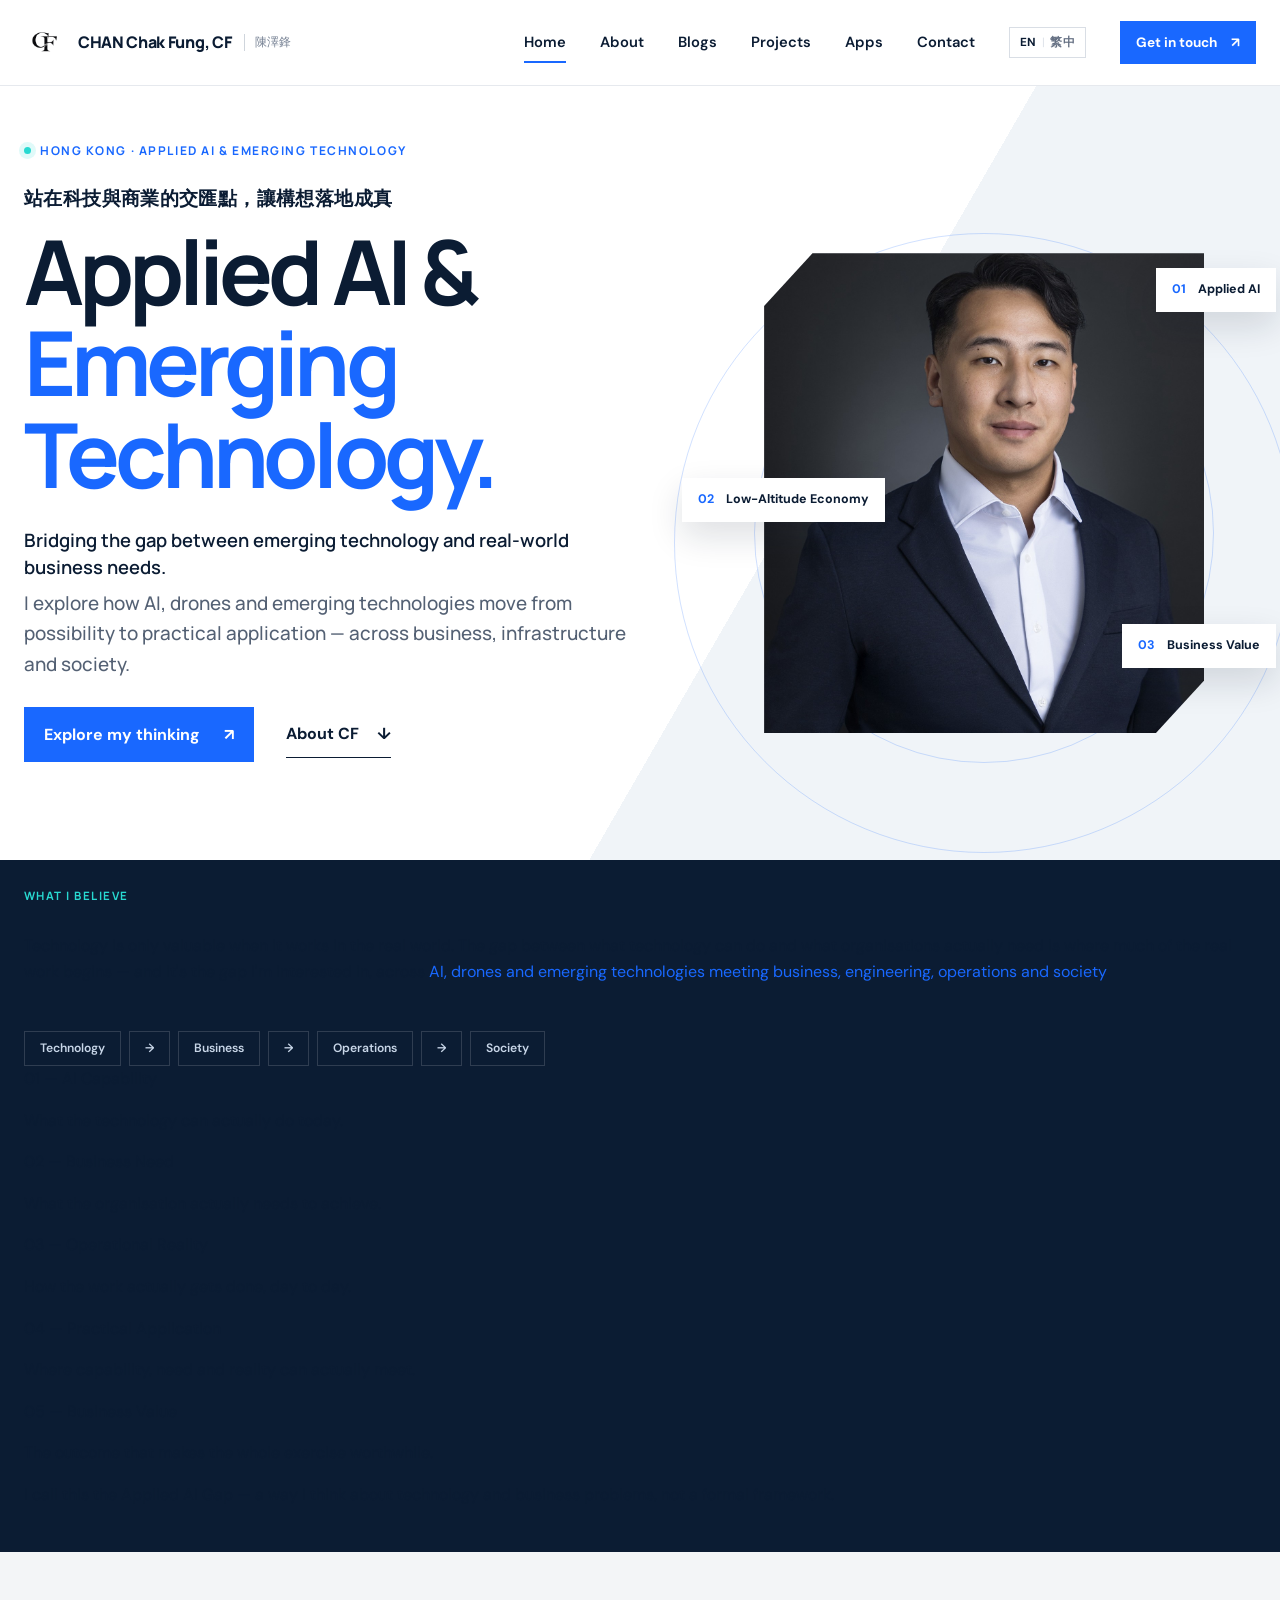
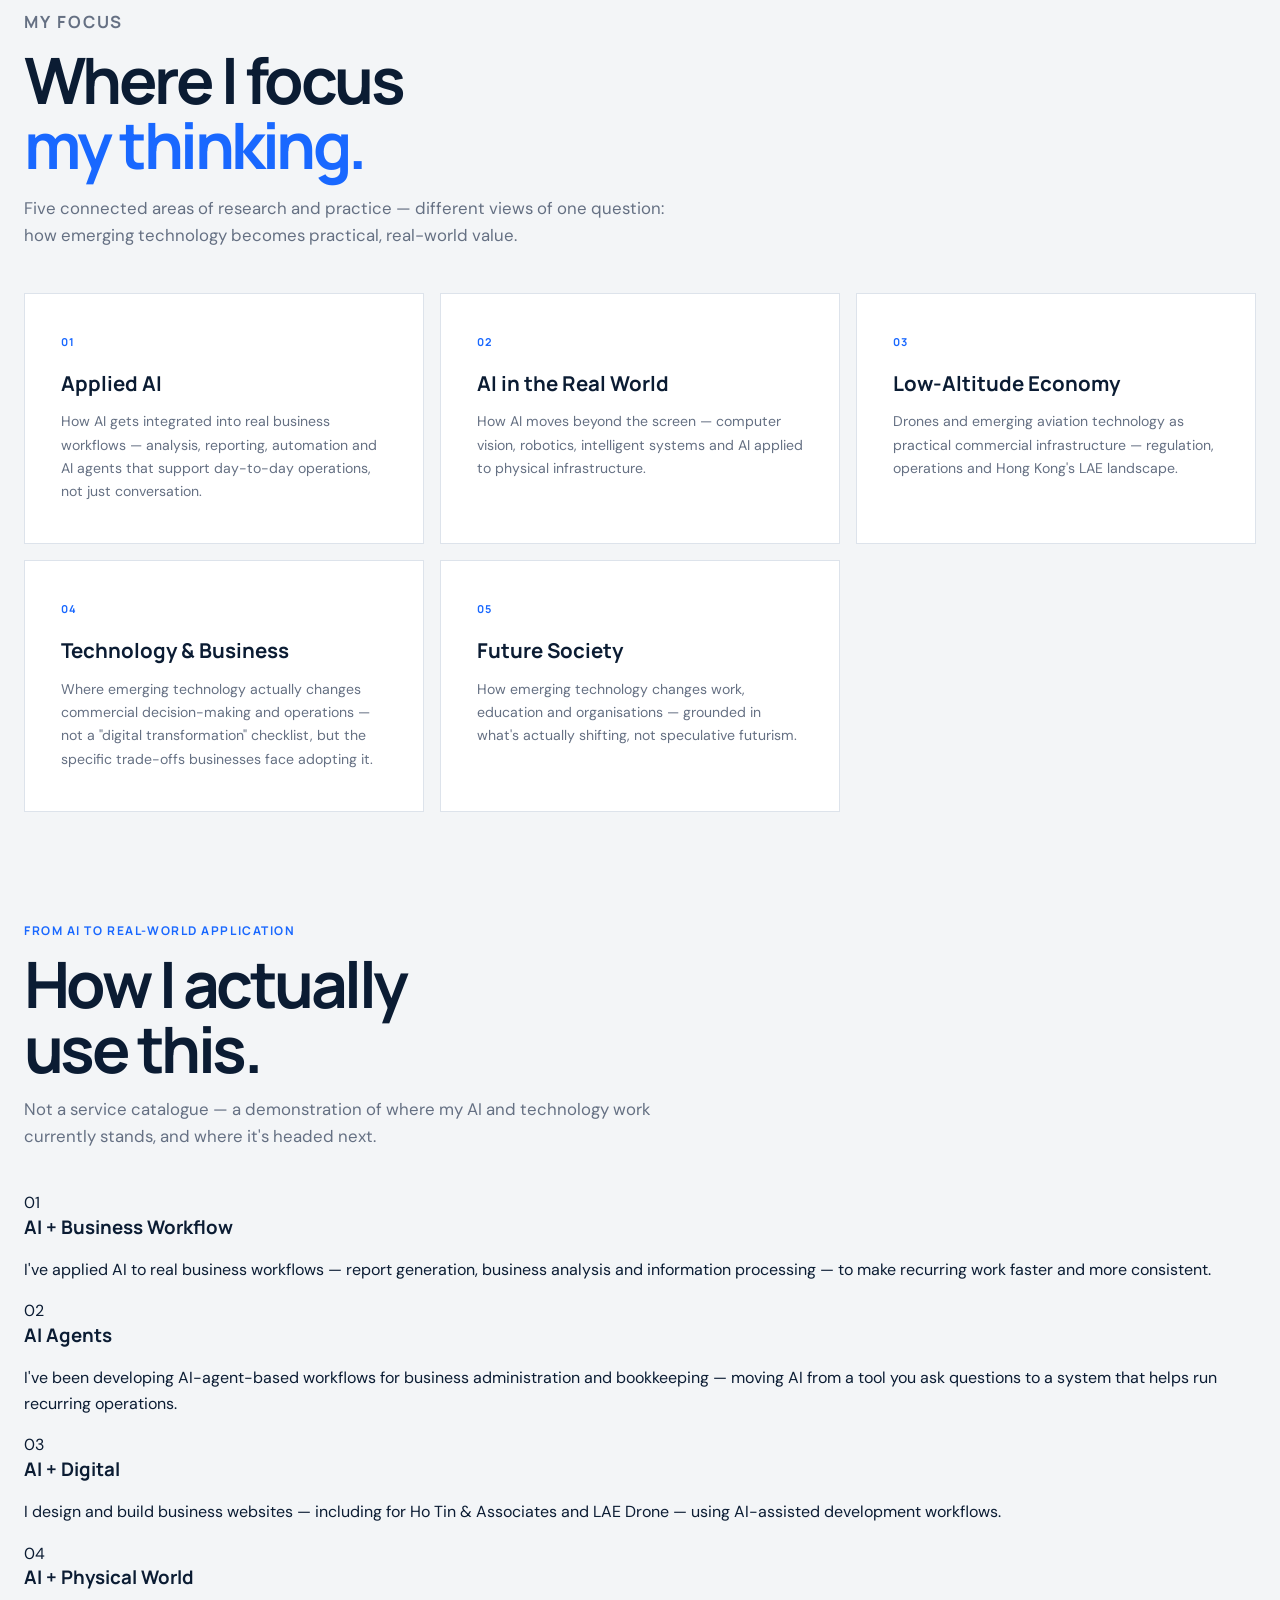
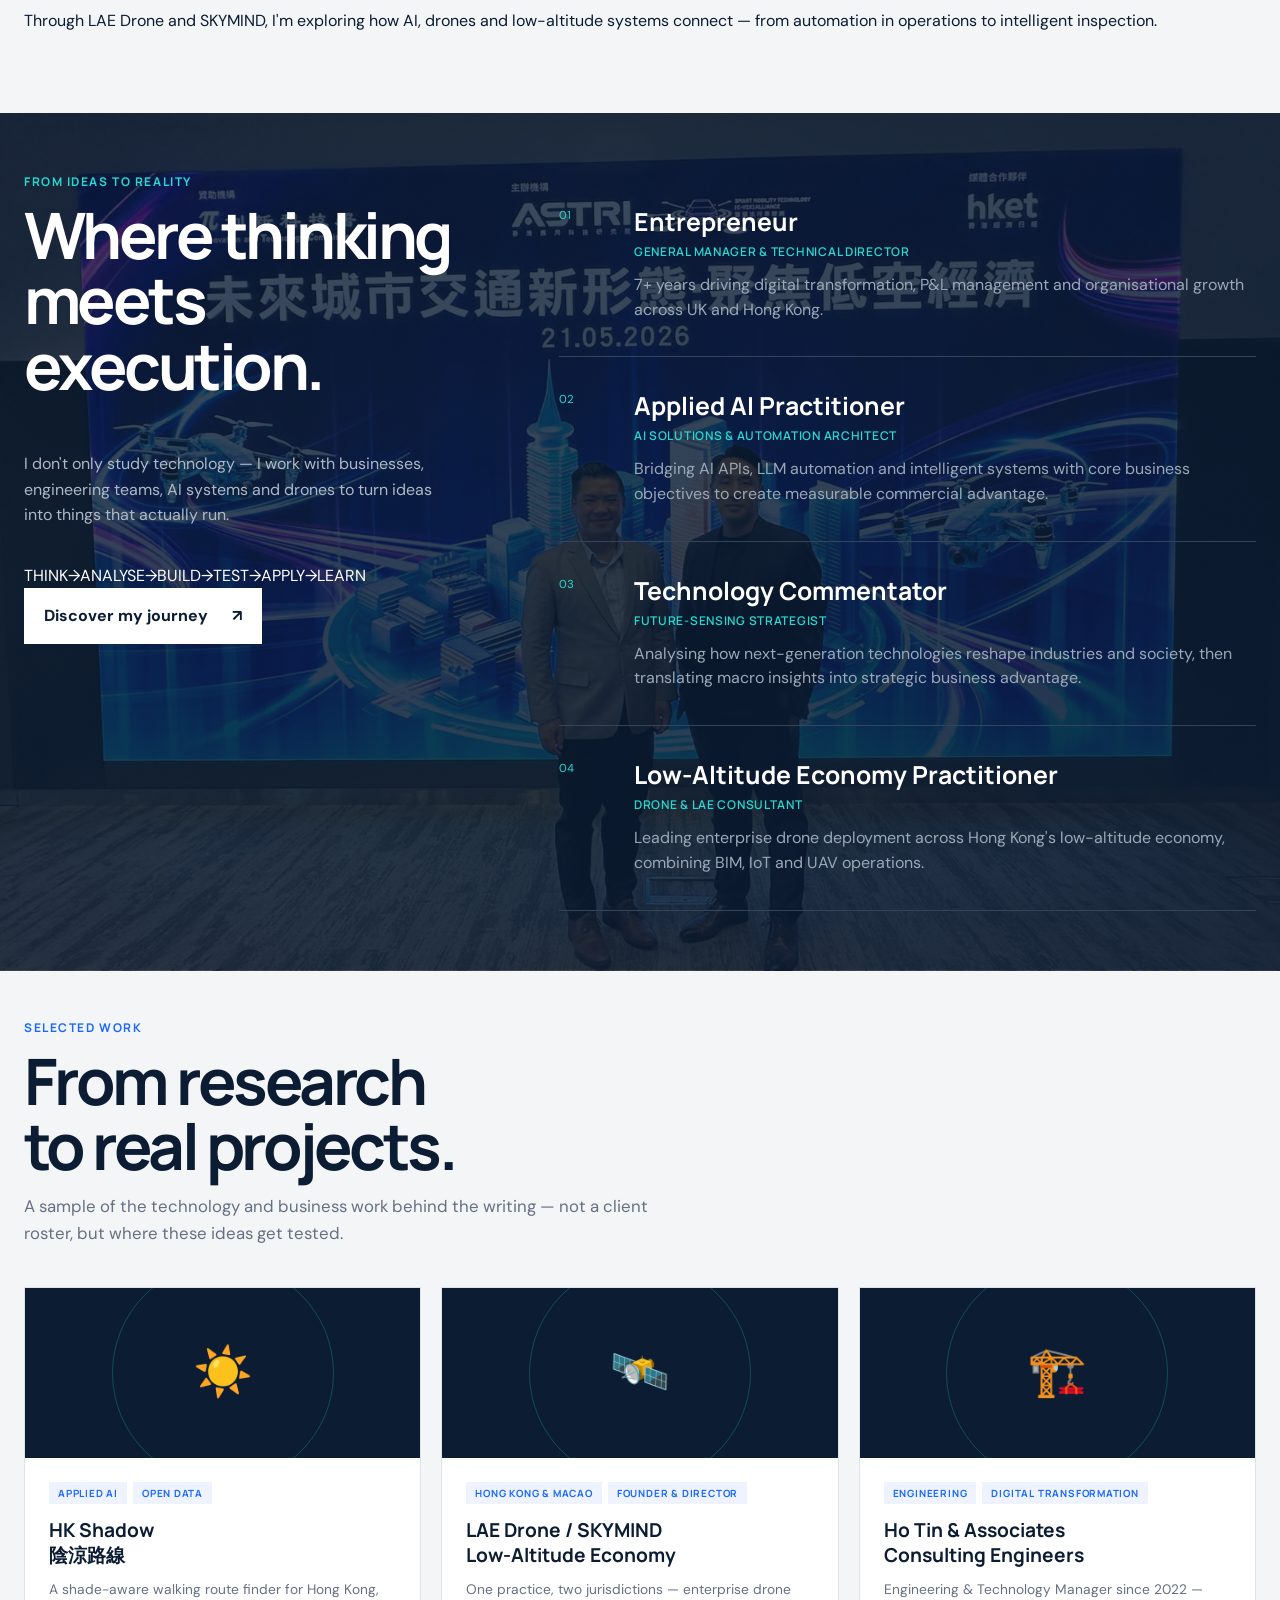
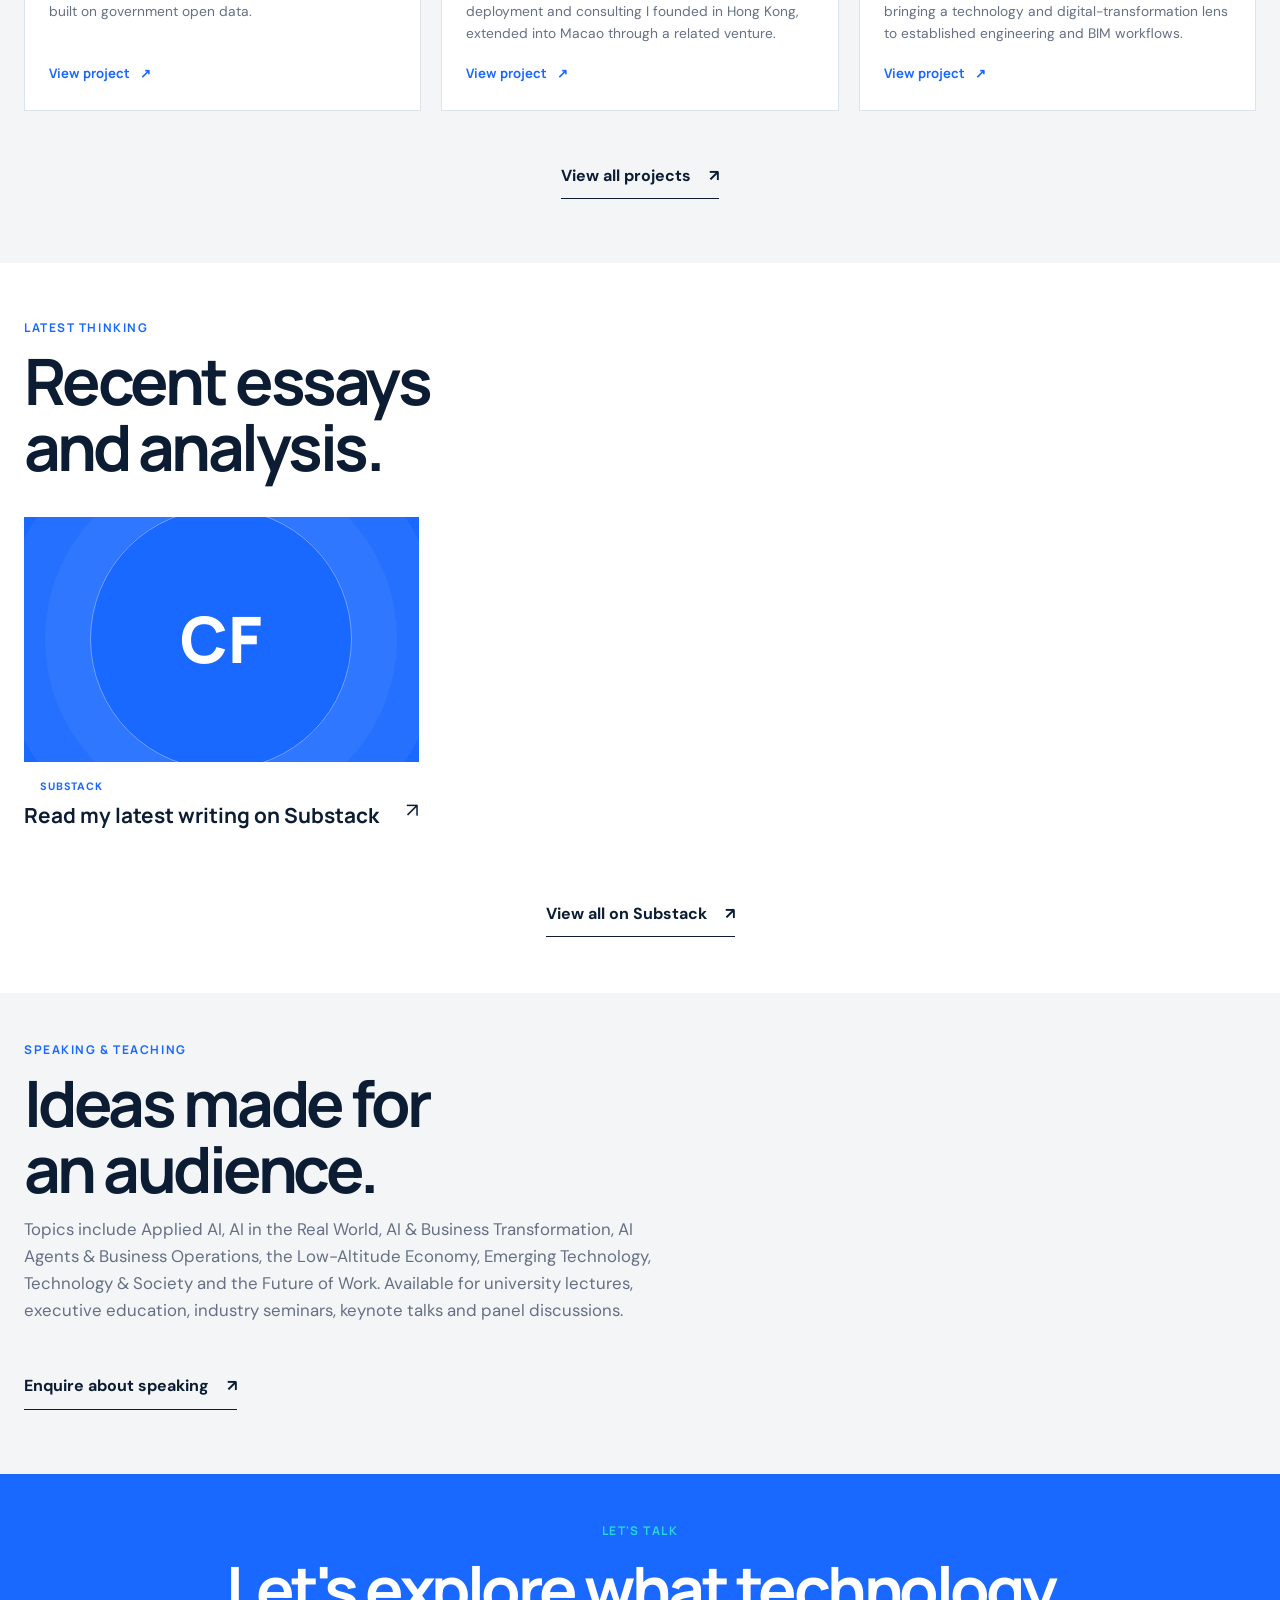
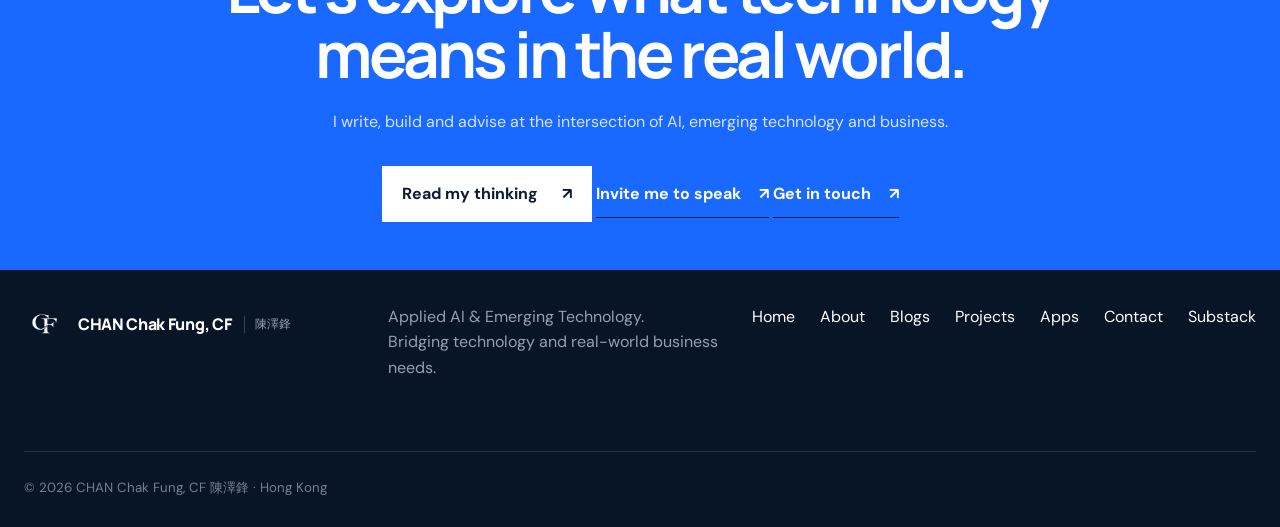
==== commit 30ba5662: "Add files via upload" ====
--- a/index.html
+++ b/index.html
@@ -11,8 +11,8 @@
   </script>
   <meta charset="UTF-8">
   <meta name="viewport" content="width=device-width, initial-scale=1.0">
-  <meta name="description" content="Chan Chak Fung is a Hong Kong entrepreneur, AI researcher, technology observer and Low-Altitude Economy consultant deploying tomorrow at the nexus of technology and society.">
-  <meta name="keywords" content="Chan Chak Fung, 陳澤鋒, AI consultant Hong Kong, Low Altitude Economy, drone consultant, technology speaker, AI researcher, business transformation">
+  <meta name="description" content="CF Chan (Chan Chak Fung) — Applied AI & Emerging Technology practitioner in Hong Kong. Bridging the gap between emerging technology and real-world business needs, across AI, drones and the Low-Altitude Economy.">
+  <meta name="keywords" content="CF Chan, Chan Chak Fung, 陳澤鋒, Applied AI, AI Agents, AI Business Workflow, AI in the Real World, Emerging Technology, Low-Altitude Economy, Hong Kong Low-Altitude Economy, drone technology, technology strategy">
   <meta name="author" content="Chan Chak Fung">
   <meta name="robots" content="index, follow">
   <link rel="canonical" href="https://cfchan.hk/">
@@ -22,18 +22,18 @@
   <!-- Open Graph -->
   <meta property="og:type" content="website">
   <meta property="og:url" content="https://cfchan.hk/">
-  <meta property="og:title" content="Chan Chak Fung 陳澤鋒 — AI × Technology × Low-Altitude Economy">
-  <meta property="og:description" content="Hong Kong entrepreneur, AI researcher, technology observer and Low-Altitude Economy consultant. Deploying tomorrow at the nexus of technology and society.">
+  <meta property="og:title" content="CF Chan 陳澤鋒 — Applied AI & Emerging Technology">
+  <meta property="og:description" content="Bridging the gap between emerging technology and real-world business needs. Exploring how AI, drones and emerging technologies move from possibility to practical application.">
   <meta property="og:image" content="https://cfchan.hk/assets/portrait.jpeg">
   <meta property="og:image:width" content="1200">
   <meta property="og:image:height" content="630">
   <meta property="og:image:alt" content="Chan Chak Fung 陳澤鋒">
-  <meta property="og:site_name" content="Chan Chak Fung 陳澤鋒">
+  <meta property="og:site_name" content="CF Chan 陳澤鋒">
   <meta property="og:locale" content="en_HK">
   <!-- Twitter Card -->
   <meta name="twitter:card" content="summary_large_image">
-  <meta name="twitter:title" content="Chan Chak Fung 陳澤鋒 — AI × Technology × Low-Altitude Economy">
-  <meta name="twitter:description" content="Hong Kong entrepreneur, AI researcher, technology observer and Low-Altitude Economy consultant.">
+  <meta name="twitter:title" content="CF Chan 陳澤鋒 — Applied AI & Emerging Technology">
+  <meta name="twitter:description" content="Bridging the gap between emerging technology and real-world business needs.">
   <meta name="twitter:image" content="https://cfchan.hk/assets/portrait.jpeg">
   <!-- JSON-LD Structured Data -->
   <script type="application/ld+json" data-entity-schema>
@@ -45,8 +45,8 @@
         "@id": "https://cfchan.hk/#person",
         "name": "Chan Chak Fung",
         "alternateName": "陳澤鋒",
-        "jobTitle": ["Entrepreneur", "AI Researcher", "Technology Observer", "Drone Industry Expert"],
-        "description": "Hong Kong entrepreneur, AI researcher, technology observer and Low-Altitude Economy consultant working at the nexus of strategic corporate governance and deep technical execution.",
+        "jobTitle": ["Entrepreneur", "Applied AI Practitioner", "Technology Commentator", "Low-Altitude Economy Practitioner"],
+        "description": "Hong Kong entrepreneur and Applied AI & Emerging Technology practitioner, bridging the gap between emerging technology and real-world business needs.",
         "url": "https://cfchan.hk/",
         "image": "https://cfchan.hk/assets/portrait.jpeg",
         "email": "chanfungcf@outlook.com",
@@ -59,21 +59,21 @@
           { "@type": "CollegeOrUniversity", "name": "Swansea University", "sameAs": "https://www.swansea.ac.uk" },
           { "@type": "CollegeOrUniversity", "name": "The Chinese University of Hong Kong", "sameAs": "https://www.cuhk.edu.hk" }
         ],
-        "knowsAbout": ["Artificial Intelligence", "Low-Altitude Economy", "Drone Technology", "Business Transformation", "Web3", "Digital Transformation", "Engineering"]
+        "knowsAbout": ["Applied AI", "AI Agents", "AI Business Workflow", "Emerging Technology", "Low-Altitude Economy", "Drone Technology", "Business Transformation", "Digital Transformation", "Engineering"]
       },
       {
         "@type": "WebSite",
         "@id": "https://cfchan.hk/#website",
         "url": "https://cfchan.hk/",
-        "name": "Chan Chak Fung 陳澤鋒",
-        "description": "Personal IP site of Chan Chak Fung — entrepreneur, AI researcher and Low-Altitude Economy consultant.",
+        "name": "CF Chan 陳澤鋒",
+        "description": "Personal site of Chan Chak Fung — Applied AI & Emerging Technology practitioner, writer and speaker.",
         "publisher": { "@id": "https://cfchan.hk/#person" },
         "inLanguage": ["en", "zh-Hant"]
       }
     ]
   }
   </script>
-  <title>CF | 陳澤鋒 AI × Technology × Future Society x Low-Altitude Economy</title>
+  <title>CF Chan | 陳澤鋒 — Applied AI & Emerging Technology</title>
   <link rel="preconnect" href="https://fonts.googleapis.com">
   <link rel="preconnect" href="https://fonts.gstatic.com" crossorigin>
   <link href="https://fonts.googleapis.com/css2?family=DM+Sans:wght@400;500;600;700&family=Manrope:wght@500;600;700;800&display=swap" rel="stylesheet">
@@ -86,7 +86,7 @@
     <a class="brand" href="home.html" aria-label="Chan Chak Fung home"><img src="assets/cf-logo.png" alt="" class="brand-logo" aria-hidden="true"> CHAN Chak Fung, CF <i>陳澤鋒</i></a>
     <button class="menu-toggle" aria-expanded="false" aria-label="Open menu"><span></span><span></span></button>
     <nav class="nav" aria-label="Main navigation">
-      <a class="active" href="home.html">Home</a><a href="about.html">About</a><a href="blog.html">Blogs</a><a href="apps.html">Apps</a><a href="contact.html">Contact</a>
+      <a class="active" href="home.html">Home</a><a href="about.html">About</a><a href="blog.html">Blogs</a><a href="projects.html">Projects</a><a href="apps.html">Apps</a><a href="contact.html">Contact</a>
       <span class="lang-switch"><a href="home.html" class="lang-active">EN</a><span class="lang-sep">|</span><a href="home-zh.html">繁中</a></span>
       <a class="button button-small" href="contact.html">Get in touch <span>↗</span></a>
     </nav>
@@ -95,62 +95,101 @@
   <main>
     <section class="hero section-pad">
       <div class="hero-copy reveal">
-        <p class="eyebrow"><span class="pulse"></span> Hong Kong · Entrepreneur · AI Researcher</p>
-        <p class="hero-slogan-cn" lang="zh-Hant">站在交會點：以 AI 與科技，部署下一個世代</p>
-        <h1>Deploying <br><em>Tomorrow.</em></h1>
-        <p class="hero-position">Helping Businesses Navigate AI, Digital Transformation and Hong Kong's Low-Altitude Economy</p>
-        <p class="hero-lede slogan-en">Navigating the Nexus of AI, Technology, and Society.</p>
+        <p class="eyebrow"><span class="pulse"></span> Hong Kong · Applied AI & Emerging Technology</p>
+        <p class="hero-slogan-cn" lang="zh-Hant">站在科技與商業的交匯點，讓構想落地成真</p>
+        <h1>Applied AI &<br><em>Emerging Technology.</em></h1>
+        <p class="hero-position">Bridging the gap between emerging technology and real-world business needs.</p>
+        <p class="hero-lede slogan-en">I explore how AI, drones and emerging technologies move from possibility to practical application — across business, infrastructure and society.</p>
         <div class="hero-actions">
-          <a class="button" href="contact.html">Get in touch <span>↗</span></a>
-          <a class="text-link" href="#expertise">Experience In<span>↓</span></a>
+          <a class="button" href="blog.html">Explore my thinking <span>↗</span></a>
+          <a class="text-link" href="about.html">About CF<span>↓</span></a>
         </div>
       </div>
       <div class="portrait-wrap reveal delay-1">
         <div class="orbit orbit-one"></div><div class="orbit orbit-two"></div>
         <div class="portrait-card"><img src="assets/portrait.jpeg" alt="Professional portrait of Chan Chak Fung" width="1289" height="1612" fetchpriority="high" decoding="async"></div>
-        <div class="floating-tag tag-ai"><span>01</span> AI Strategy</div>
-        <div class="floating-tag tag-lae"><span>02</span> Low Altitude Economy</div>
-        <div class="floating-tag tag-biz"><span>03</span> Business Transformation</div>
-      </div>
-    </section>
-
-    <section class="open-to-strip section-pad">
+        <div class="floating-tag tag-ai"><span>01</span> Applied AI</div>
+        <div class="floating-tag tag-lae"><span>02</span> Low-Altitude Economy</div>
+        <div class="floating-tag tag-biz"><span>03</span> Business Value</div>
+      </div>
+    </section>
+
+    <section class="open-to-strip question-strip section-pad">
       <div class="open-to-inner">
-        <p class="open-to-label">Currently open to</p>
+        <p class="open-to-label">What I believe</p>
+        <p class="open-to-question reveal">Technology is only valuable when it works in the real world. The gap between what technology can do and what organisations actually need is where much of the real work begins — and it's the gap I'm interested in, across <em>AI, drones and emerging technologies meeting business, engineering, operations and society</em>.</p>
         <div class="open-to-tags">
-          <span>Coaching & Speaking</span>
-          <span>Business Consulting</span>
-          <span>AI & Digital Solutions</span>
-          <span>Corporate Services</span>
-          <span>Low-Altitude Economy Consulting</span>
-          <span>Journal Writing / Publishing</span>
+          <span>Technology</span><span class="chain-arrow" aria-hidden="true">→</span><span>Business</span><span class="chain-arrow" aria-hidden="true">→</span><span>Operations</span><span class="chain-arrow" aria-hidden="true">→</span><span>Society</span>
         </div>
       </div>
-    </section>
-
-    <section class="services section-pad" id="expertise">
-      <div class="section-heading reveal"><p class="eyebrow">Services</p><h2>How I can help</h2><p>Focused engagements designed to move people and businesses forward.</p></div>
-      <div class="service-grid">
-        <article class="service-card featured reveal"><div class="service-icon">◎</div><p class="card-number">01</p><h3>Speaking & Keynotes</h3><p>Inspiring keynotes and conference talks that make complex ideas clear, relevant and actionable for any audience.</p><ul><li>Conferences & industry summits</li><li>Corporate events & leadership forums</li><li>Schools, universities & youth programs</li></ul><a href="contact.html">Book a speaking engagement <span>↗</span></a></article>
-        <article class="service-card reveal delay-1"><div class="service-icon">△</div><p class="card-number">02</p><h3>Coaching Programs</h3><p>Hands-on programs that build real capabilities across AI, sales, STEM and entrepreneurship.</p><ul><li>AI for Business</li><li>Sales & growth skills</li><li>STEM & Drone training</li><li>Entrepreneurship programs</li></ul><a href="contact.html">Explore coaching <span>↗</span></a></article>
-        <article class="service-card reveal delay-2"><div class="service-icon">⌁</div><p class="card-number">03</p><h3>Consulting</h3><p>Strategic advisory for organisations navigating AI transformation, digitalisation and the Low-Altitude Economy — including tailor-made AI systems built to solve each company's specific challenges.</p><ul><li>AI transformation strategy</li><li>Tailor-made AI systems for business problems</li><li>SME digitalisation</li><li>Low-Altitude Economy advisory</li></ul><a href="contact.html">Start consulting <span>↗</span></a></article>
-      <div class="service-img reveal"><img src="assets/home_a.jpg" alt="Chan Chak Fung in action" width="5876" height="3917" loading="lazy" decoding="async"></div>
-        <article class="service-card reveal delay-1"><div class="service-icon">↗</div><p class="card-number">04</p><h3>AI & Technology Solutions</h3><p>Practical AI automation, business systems and workflow optimisation built for SMEs ready to scale.</p><ul><li>AI automation</li><li>Business systems development</li><li>Workflow optimisation</li></ul><a href="contact.html">Build your solution <span>↗</span></a></article>
+      <div class="gap-chain reveal" aria-label="The Applied AI Gap">
+        <div class="gap-step reveal"><p class="gap-step-label">01 — AI Capability</p><p class="gap-step-desc">What the technology can actually do today.</p></div>
+        <div class="gap-step reveal delay-1"><p class="gap-step-label">02 — Business Need</p><p class="gap-step-desc">What the organisation actually needs to achieve.</p></div>
+        <div class="gap-step reveal delay-2"><p class="gap-step-label">03 — Operational Reality</p><p class="gap-step-desc">How the work actually gets done, day to day.</p></div>
+        <div class="gap-step reveal delay-3"><p class="gap-step-label">04 — Practical Application</p><p class="gap-step-desc">Where capability, need and reality can actually meet.</p></div>
+        <div class="gap-step reveal delay-4"><p class="gap-step-label">05 — Business Value</p><p class="gap-step-desc">The outcome that makes the whole exercise worthwhile.</p></div>
+      </div>
+      <p class="gap-caption">I call this the Applied AI Gap — a way I think about technology and business problems, not a formal framework.</p>
+    </section>
+
+    <section class="future-focus section-pad" id="focus">
+      <div class="future-focus-heading reveal"><p class="eyebrow">My focus</p><h2>Where I focus<br><span>my thinking.</span></h2><p>Five connected areas of research and practice — different views of one question: how emerging technology becomes practical, real-world value.</p></div>
+      <div class="focus-grid">
+        <article class="focus-card reveal"><span class="focus-num">01</span><h3>Applied AI</h3><p>How AI gets integrated into real business workflows — analysis, reporting, automation and AI agents that support day-to-day operations, not just conversation.</p></article>
+        <article class="focus-card reveal delay-1"><span class="focus-num">02</span><h3>AI in the Real World</h3><p>How AI moves beyond the screen — computer vision, robotics, intelligent systems and AI applied to physical infrastructure.</p></article>
+        <article class="focus-card reveal delay-2"><span class="focus-num">03</span><h3>Low-Altitude Economy</h3><p>Drones and emerging aviation technology as practical commercial infrastructure — regulation, operations and Hong Kong's LAE landscape.</p></article>
+        <article class="focus-card reveal"><span class="focus-num">04</span><h3>Technology & Business</h3><p>Where emerging technology actually changes commercial decision-making and operations — not a "digital transformation" checklist, but the specific trade-offs businesses face adopting it.</p></article>
+        <article class="focus-card reveal delay-1"><span class="focus-num">05</span><h3>Future Society</h3><p>How emerging technology changes work, education and organisations — grounded in what's actually shifting, not speculative futurism.</p></article>
+      </div>
+    </section>
+
+    <section class="apps-section section-pad" id="ai-to-real-world">
+      <div class="section-heading reveal"><p class="eyebrow">From AI to real-world application</p><h2>How I actually<br>use this.</h2><p>Not a service catalogue — a demonstration of where my AI and technology work currently stands, and where it's headed next.</p></div>
+      <div class="ai-track-list">
+        <article class="ai-track-card reveal"><span>01</span><div><h3>AI + Business Workflow</h3><p>I've applied AI to real business workflows — report generation, business analysis and information processing — to make recurring work faster and more consistent.</p></div></article>
+        <article class="ai-track-card reveal delay-1"><span>02</span><div><h3>AI Agents</h3><p>I've been developing AI-agent-based workflows for business administration and bookkeeping — moving AI from a tool you ask questions to a system that helps run recurring operations.</p></div></article>
+        <article class="ai-track-card reveal delay-2"><span>03</span><div><h3>AI + Digital</h3><p>I design and build business websites — including for <a href="https://www.hotinassociates.com.hk/" target="_blank" rel="noopener">Ho Tin & Associates</a> and <a href="https://laedrone.com/" target="_blank" rel="noopener">LAE Drone</a> — using AI-assisted development workflows.</p></div></article>
+        <article class="ai-track-card reveal delay-3"><span>04</span><div><h3>AI + Physical World</h3><p>Through LAE Drone and SKYMIND, I'm exploring how AI, drones and low-altitude systems connect — from automation in operations to intelligent inspection.</p></div></article>
       </div>
     </section>
 
     <section class="expertise section-pad section-photo-bg bg-lae-forum">
-      <div class="expertise-intro reveal"><p class="eyebrow light">Professional identities</p><h2>Where strategy<br>meets execution.</h2><p>I work across disciplines to anticipate change, architect practical solutions and turn emerging opportunities into durable value.</p><a class="button button-light" href="about.html">Discover my journey <span>↗</span></a></div>
+      <div class="expertise-intro reveal">
+        <p class="eyebrow light">From ideas to reality</p>
+        <h2>Where thinking<br>meets execution.</h2>
+        <p>I don't only study technology — I work with businesses, engineering teams, AI systems and drones to turn ideas into things that actually run.</p>
+        <div class="chain-pills" aria-label="My working process"><span>THINK</span><span class="chain-arrow" aria-hidden="true">→</span><span>ANALYSE</span><span class="chain-arrow" aria-hidden="true">→</span><span>BUILD</span><span class="chain-arrow" aria-hidden="true">→</span><span>TEST</span><span class="chain-arrow" aria-hidden="true">→</span><span>APPLY</span><span class="chain-arrow" aria-hidden="true">→</span><span>LEARN</span></div>
+        <a class="button button-light" href="about.html">Discover my journey <span>↗</span></a>
+      </div>
       <div class="expertise-list identity-list reveal delay-1">
         <div><span>01</span><h3>Entrepreneur</h3><strong>General Manager & Technical Director</strong><p>7+ years driving digital transformation, P&amp;L management and organisational growth across UK and Hong Kong.</p></div>
-        <div><span>02</span><h3>AI Researcher</h3><strong>AI Solutions & Automation Architect</strong><p>Bridging AI APIs, LLM automation and intelligent systems with core business objectives to create measurable commercial advantage.</p></div>
-        <div><span>03</span><h3>Technology Observer</h3><strong>Future-Sensing Strategist</strong><p>Analysing how next-generation technologies reshape industries and society, then translating macro insights into strategic business advantage.</p></div>
-        <div><span>04</span><h3>Drone Industry Expert</h3><strong>Low-Altitude Economy Consultant</strong><p>Leading enterprise drone deployment across Hong Kong's low-altitude economy, combining BIM, IoT and UAV operations.</p></div>
-      </div>
+        <div><span>02</span><h3>Applied AI Practitioner</h3><strong>AI Solutions & Automation Architect</strong><p>Bridging AI APIs, LLM automation and intelligent systems with core business objectives to create measurable commercial advantage.</p></div>
+        <div><span>03</span><h3>Technology Commentator</h3><strong>Future-Sensing Strategist</strong><p>Analysing how next-generation technologies reshape industries and society, then translating macro insights into strategic business advantage.</p></div>
+        <div><span>04</span><h3>Low-Altitude Economy Practitioner</h3><strong>Drone & LAE Consultant</strong><p>Leading enterprise drone deployment across Hong Kong's low-altitude economy, combining BIM, IoT and UAV operations.</p></div>
+      </div>
+    </section>
+
+    <section class="apps-section section-pad">
+      <div class="section-heading reveal"><p class="eyebrow">Selected work</p><h2>From research<br>to real projects.</h2><p>A sample of the technology and business work behind the writing — not a client roster, but where these ideas get tested.</p></div>
+      <div class="apps-grid">
+        <a class="app-card reveal" href="apps/hk-shadow.html" target="_blank" rel="noopener">
+          <div class="app-card-visual"><span>☀️</span></div>
+          <div class="app-card-body"><div class="app-card-tags"><span>Applied AI</span><span>Open Data</span></div><h3>HK Shadow <br>陰涼路線</h3><p>A shade-aware walking route finder for Hong Kong, built on government open data.</p><span class="app-card-cta">View project <span>↗</span></span></div>
+        </a>
+        <a class="app-card reveal delay-1" href="projects.html#lae-drone">
+          <div class="app-card-visual"><span>🛰️</span></div>
+          <div class="app-card-body"><div class="app-card-tags"><span>Hong Kong & Macao</span><span>Founder & Director</span></div><h3>LAE Drone / SKYMIND<br>Low-Altitude Economy</h3><p>One practice, two jurisdictions — enterprise drone deployment and consulting I founded in Hong Kong, extended into Macao through a related venture.</p><span class="app-card-cta">View project <span>↗</span></span></div>
+        </a>
+        <a class="app-card reveal delay-2" href="projects.html#ho-tin">
+          <div class="app-card-visual"><span>🏗️</span></div>
+          <div class="app-card-body"><div class="app-card-tags"><span>Engineering</span><span>Digital Transformation</span></div><h3>Ho Tin & Associates<br>Consulting Engineers</h3><p>Engineering & Technology Manager since 2022 — bringing a technology and digital-transformation lens to established engineering and BIM workflows.</p><span class="app-card-cta">View project <span>↗</span></span></div>
+        </a>
+      </div>
+      <a class="text-link centered" href="projects.html">View all projects <span>↗</span></a>
     </section>
 
     <section class="insights section-pad">
-      <div class="section-heading reveal"><p class="eyebrow">Latest thinking</p><h2>Ideas for what's next</h2></div>
+      <div class="section-heading reveal"><p class="eyebrow">Latest thinking</p><h2>Recent essays<br>and analysis.</h2></div>
       <div class="insight-grid" id="insight-grid">
         <div class="insight-card insight-skeleton"><div class="insight-art skeleton-vis"></div><div class="skeleton-line s-short"></div><div class="skeleton-line s-long"></div></div>
         <div class="insight-card insight-skeleton"><div class="insight-art skeleton-vis"></div><div class="skeleton-line s-short"></div><div class="skeleton-line s-long"></div></div>
@@ -159,38 +198,28 @@
       <a class="text-link centered" href="https://substack.com/@cfchan" target="_blank" rel="noopener">View all on Substack <span>↗</span></a>
     </section>
 
-    <section class="clients-section section-pad section-photo-bg bg-ey-networking">
-      <div class="section-heading reveal"><p class="eyebrow light">Who I work with</p><h2>Built for those<br>driving change.</h2><p>From boardroom to classroom — I partner with organisations ready to move forward.</p></div>
-      <div class="client-grid">
-        <div class="client-card reveal"><p class="client-label">ENTERPRISE</p><h3>Corporates</h3><p>Strategic keynotes and AI transformation consulting for enterprise leadership teams and C-suite audiences.</p></div>
-        <div class="client-card reveal delay-1"><p class="client-label">GROWTH</p><h3>SMEs</h3><p>Practical AI integration, digitalisation and business system development for small and medium businesses.</p></div>
-        <div class="client-card reveal delay-2"><p class="client-label">EDUCATION</p><h3>Schools & Universities</h3><p>Youth entrepreneurship talks, STEM programs, drone training and career development coaching.</p></div>
-        <div class="client-card reveal"><p class="client-label">PUBLIC SECTOR</p><h3>Government Departments</h3><p>Advisory on Low-Altitude Economy policy, drone regulations and smart city technology initiatives.</p></div>
-        <div class="client-card reveal delay-1"><p class="client-label">COMMUNITY</p><h3>NGOs</h3><p>Community education, technology awareness programs and skills coaching for social impact organisations.</p></div>
-        <div class="client-card reveal delay-2"><p class="client-label">INDUSTRY</p><h3>Industry Associations</h3><p>Conference keynotes, panel discussions and industry insight for professional bodies and trade groups.</p></div>
-      </div>
-    </section>
-
-    <section class="future-focus section-pad">
-      <div class="future-focus-heading reveal">
-        <p class="eyebrow">Future focus</p>
-        <h2>The ideas driving<br><span>my work.</span></h2>
-        <p>Six domains shaping my thinking, research and practice — today and into the decade ahead.</p>
-      </div>
-      <div class="focus-grid">
-        <article class="focus-card reveal"><span class="focus-num">01</span><h3>Artificial Intelligence</h3><p>Exploring how AI reshapes business operations, decision-making and the future of human–machine collaboration.</p></article>
-        <article class="focus-card reveal delay-1"><span class="focus-num">02</span><h3>Technology</h3><p>How emerging technologies redefine industries, create new opportunity and accelerate societal change.</p></article>
-        <article class="focus-card reveal delay-2"><span class="focus-num">03</span><h3>Future Society & Philosophy</h3><p>Examining the ethical, cultural and philosophical implications of a world shaped by intelligent systems and automation.</p></article>
-        <article class="focus-card reveal"><span class="focus-num">04</span><h3>Business & Entrepreneurship</h3><p>Building resilient businesses that navigate disruption and create lasting value in the age of AI and rapid change.</p></article>
-        <article class="focus-card reveal delay-1"><span class="focus-num">05</span><h3>Leadership</h3><p>Developing the next generation of leaders who think critically, lead with purpose and inspire teams through uncertainty.</p></article>
-        <article class="focus-card reveal delay-2"><span class="focus-num">06</span><h3>Drone & Low-Altitude Economy</h3><p>Shaping Hong Kong's role in the emerging low-altitude economy through enterprise solutions, policy and industry development.</p></article>
-      </div>
-    </section>
-
-    <section class="cta section-pad reveal"><p class="eyebrow light">Let's create impact</p><h2>Planning an event—or<br>a business transformation?</h2><p>Let's make the complex clear, useful and inspiring.</p><a class="button button-light" href="contact.html">Start a conversation <span>↗</span></a></section>
+    <section class="apps-section section-pad" id="speaking">
+      <div class="section-heading reveal">
+        <p class="eyebrow">Speaking & teaching</p>
+        <h2>Ideas made for<br>an audience.</h2>
+        <p>Topics include Applied AI, AI in the Real World, AI & Business Transformation, AI Agents & Business Operations, the Low-Altitude Economy, Emerging Technology, Technology & Society and the Future of Work. Available for university lectures, executive education, industry seminars, keynote talks and panel discussions.</p>
+      </div>
+      <a class="text-link" href="contact.html">Enquire about speaking <span>↗</span></a>
+    </section>
+
+    <section class="cta section-pad reveal">
+      <p class="eyebrow light">Let's talk</p>
+      <h2>Let's explore what technology<br>means in the real world.</h2>
+      <p>I write, build and advise at the intersection of AI, emerging technology and business.</p>
+      <div class="cta-actions">
+        <a class="button button-light" href="blog.html">Read my thinking <span>↗</span></a>
+        <a class="text-link" href="contact.html">Invite me to speak <span>↗</span></a>
+        <a class="text-link" href="contact.html">Get in touch <span>↗</span></a>
+      </div>
+    </section>
   </main>
 
-  <footer class="footer section-pad"><a class="brand brand-light" href="home.html"><img src="assets/cf-logo.png" alt="" class="brand-logo" aria-hidden="true"> CHAN Chak Fung, CF <i>陳澤鋒</i></a><p>Technology with purpose.<br>Ideas with impact.</p><div><a href="home.html">Home</a><a href="about.html">About</a><a href="blog.html">Blogs</a><a href="apps.html">Apps</a><a href="contact.html">Contact</a></div><small>© <span id="year"></span> CHAN Chak Fung, CF 陳澤鋒 · Hong Kong</small></footer>
+  <footer class="footer section-pad"><a class="brand brand-light" href="home.html"><img src="assets/cf-logo.png" alt="" class="brand-logo" aria-hidden="true"> CHAN Chak Fung, CF <i>陳澤鋒</i></a><p>Applied AI & Emerging Technology.<br>Bridging technology and real-world business needs.</p><div><a href="home.html">Home</a><a href="about.html">About</a><a href="blog.html">Blogs</a><a href="projects.html">Projects</a><a href="apps.html">Apps</a><a href="contact.html">Contact</a><a href="https://cfchan.substack.com/" target="_blank" rel="noopener">Substack</a></div><small>© <span id="year"></span> CHAN Chak Fung, CF 陳澤鋒 · Hong Kong</small></footer>
   <script src="assets/script.js"></script>
 </body>
 </html>
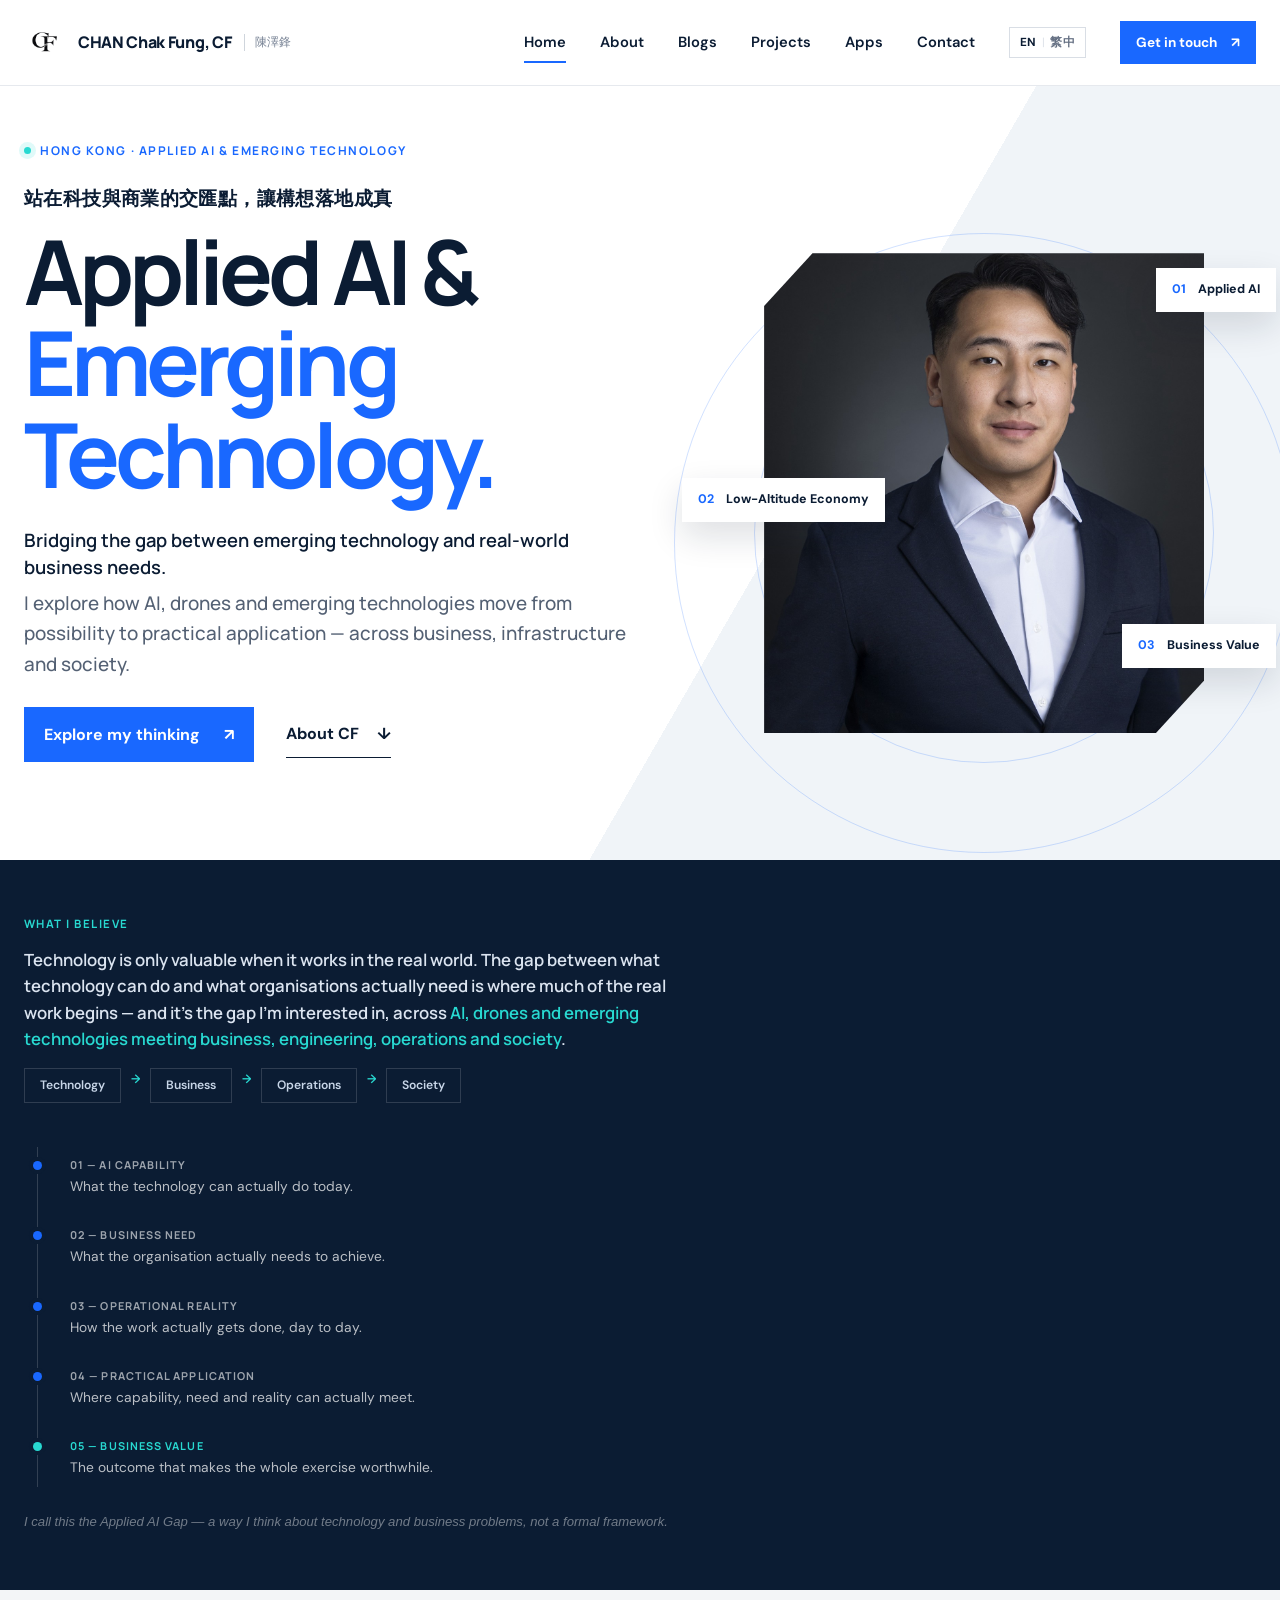
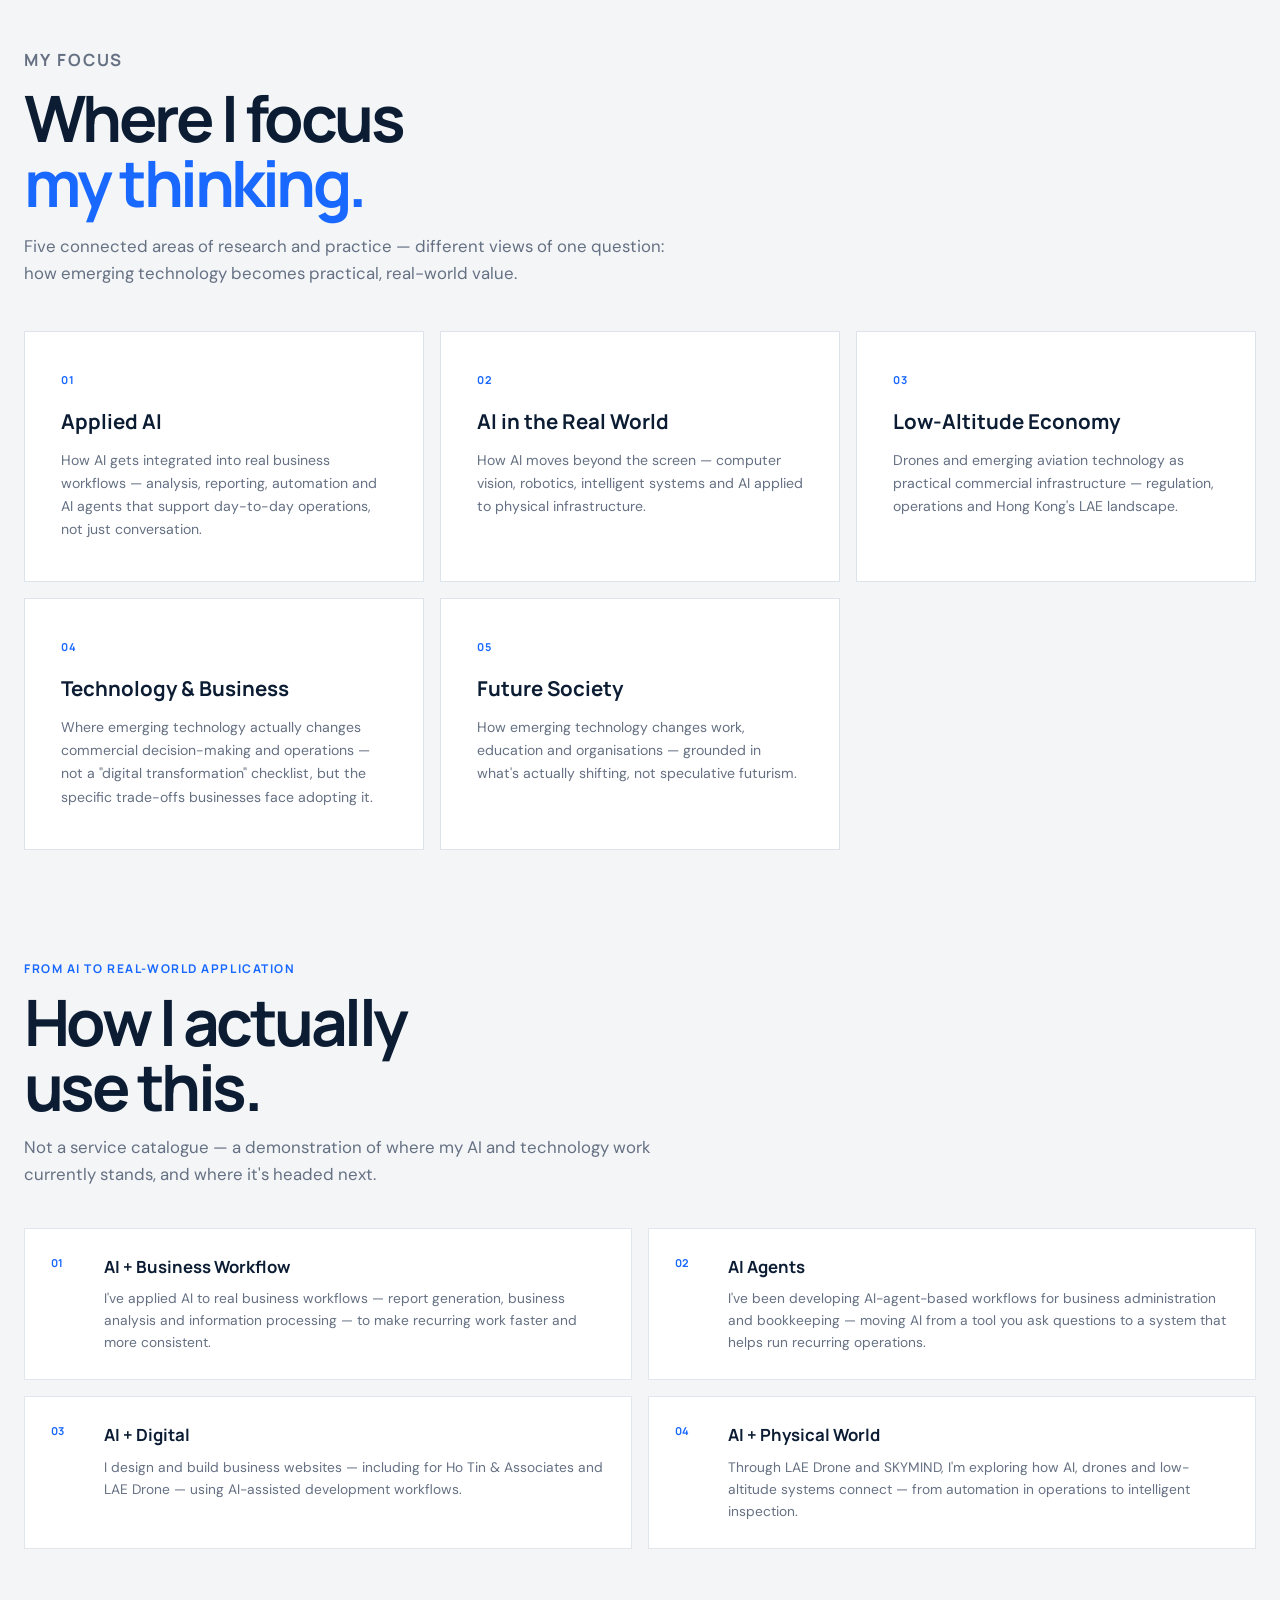
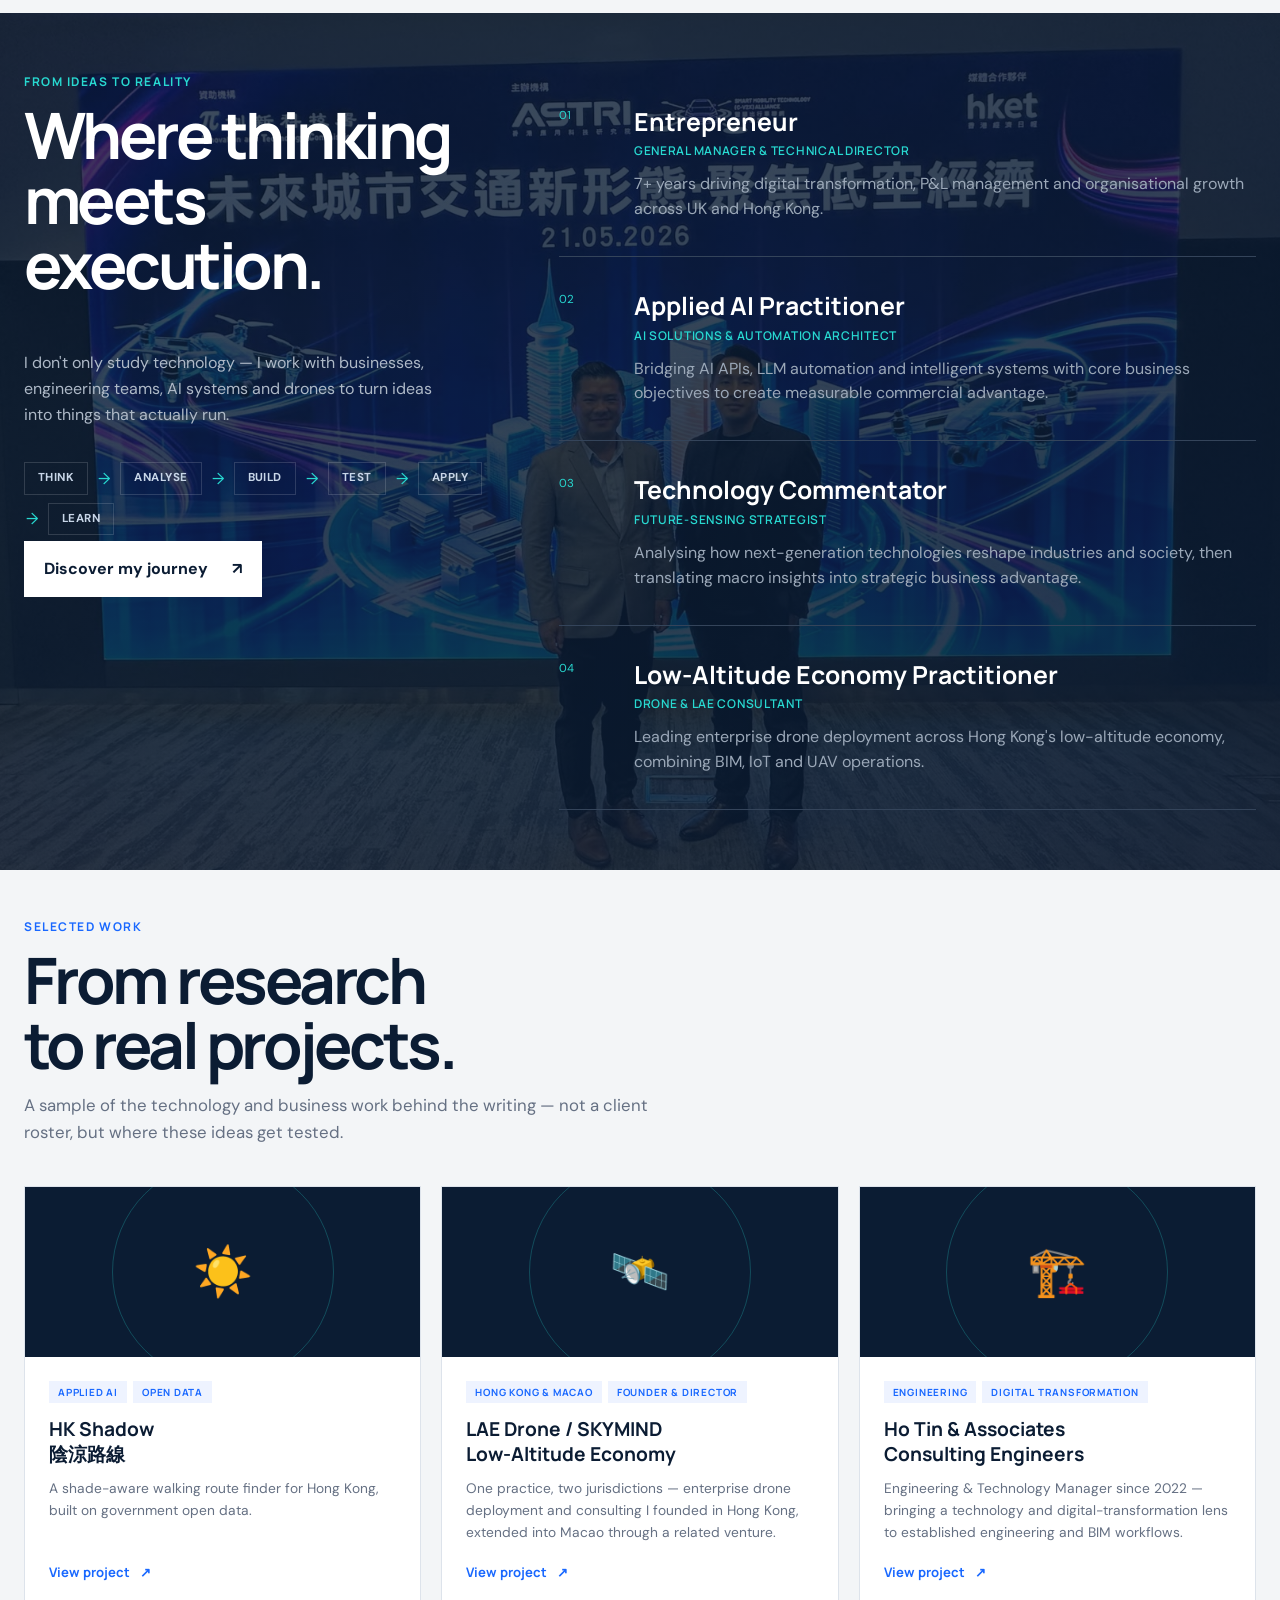
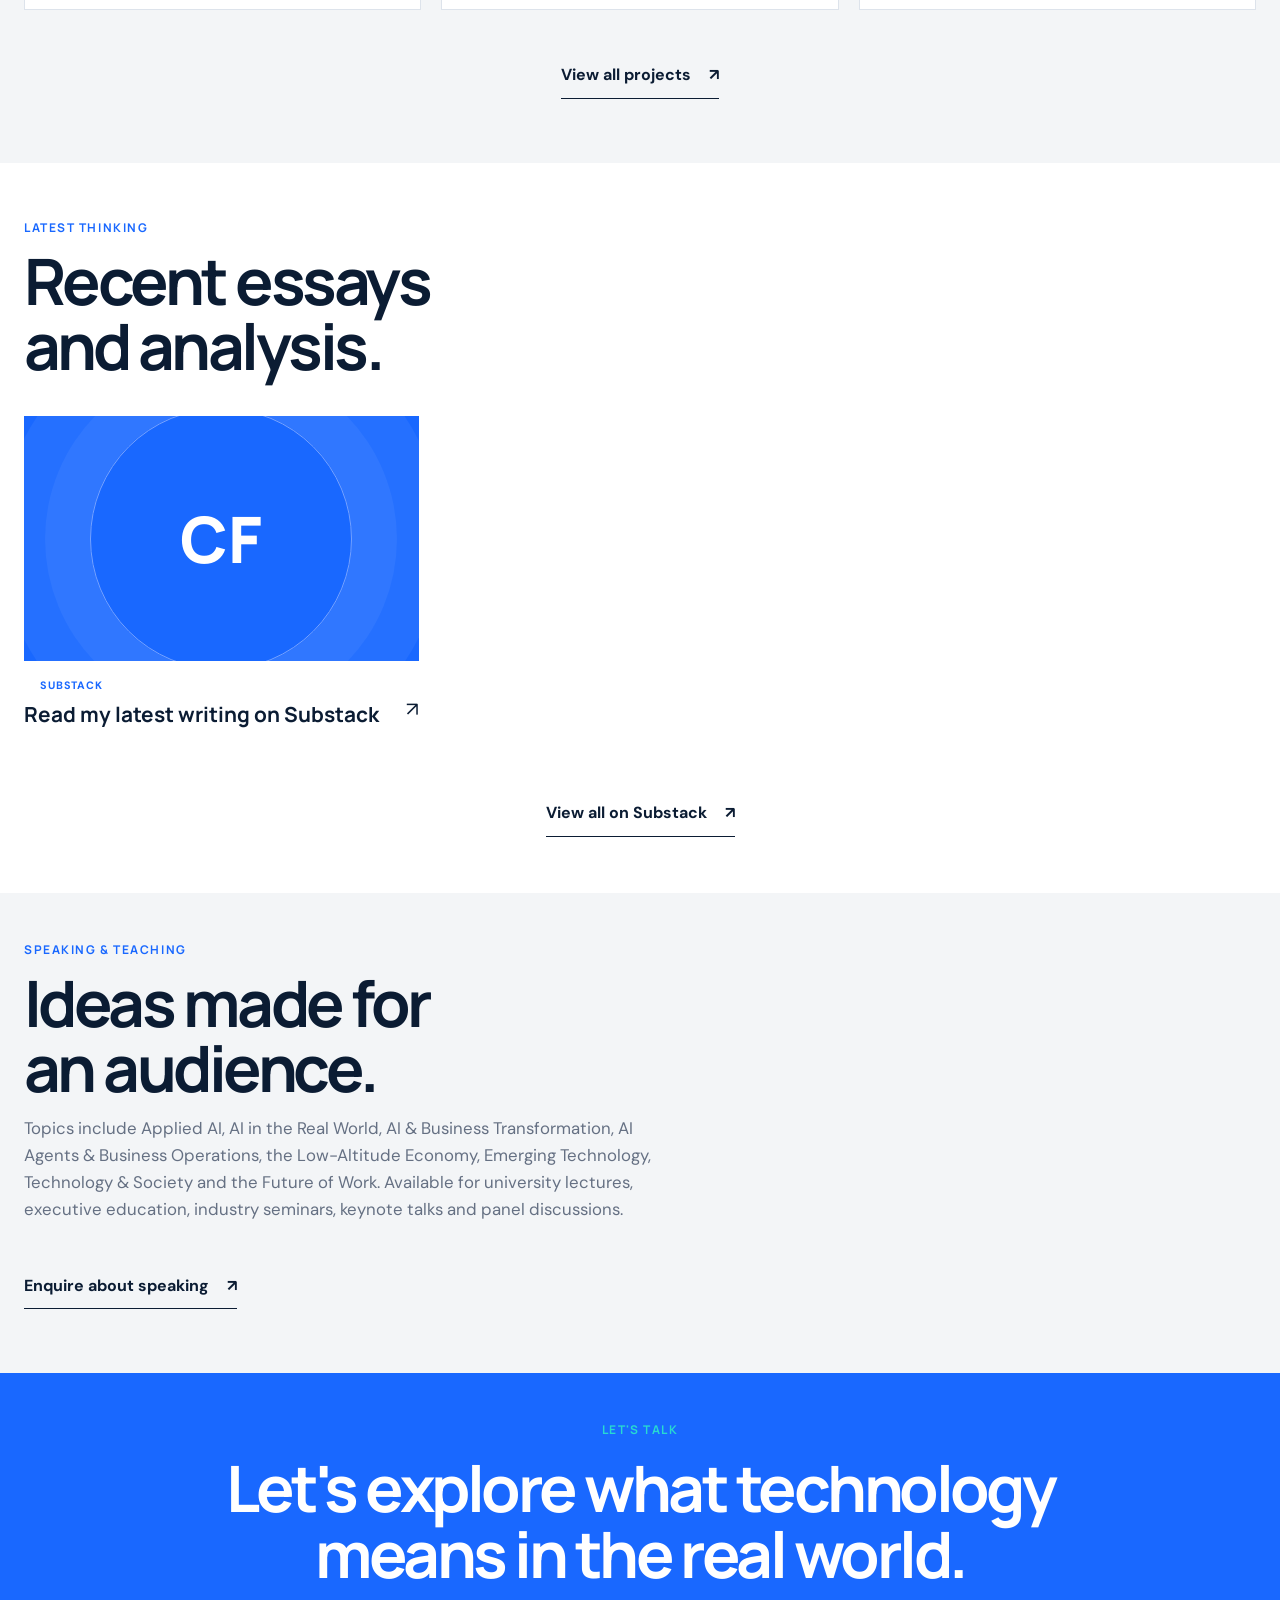
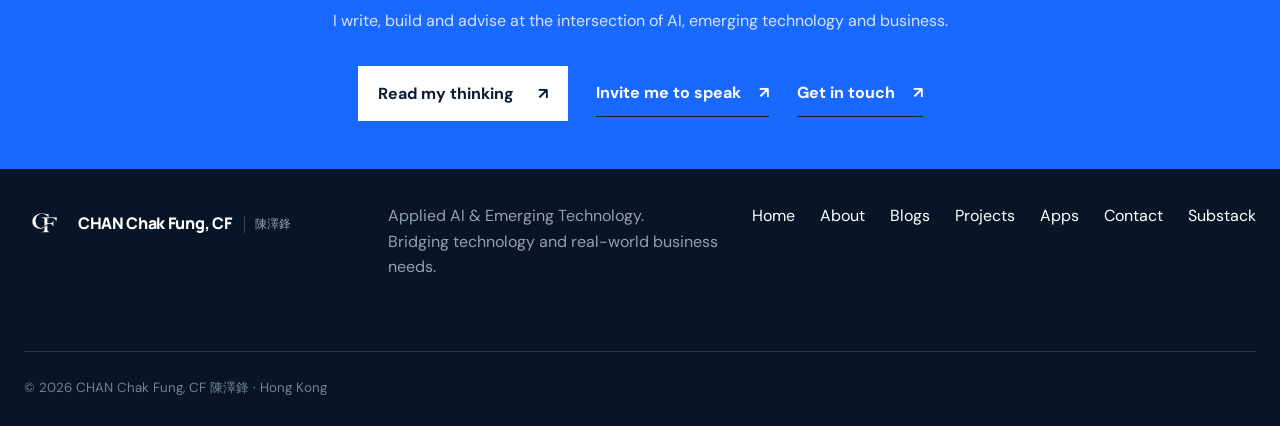
==== commit ea16d257: "Bump asset version to bust cached CSS/JS Co-Authored-By: Claude Sonnet 5.5 <noreply@anthropic.com>" ====
--- a/index.html
+++ b/index.html
@@ -79,7 +79,7 @@
   <link href="https://fonts.googleapis.com/css2?family=DM+Sans:wght@400;500;600;700&family=Manrope:wght@500;600;700;800&display=swap" rel="stylesheet">
   <link rel="icon" type="image/png" href="assets/cf-logo.png">
   <link rel="apple-touch-icon" href="assets/cf-logo.png">
-  <link rel="stylesheet" href="assets/styles.css">
+  <link rel="stylesheet" href="assets/styles.css?v=3">
 </head>
 <body>
   <header class="site-header">
@@ -220,6 +220,6 @@
   </main>
 
   <footer class="footer section-pad"><a class="brand brand-light" href="home.html"><img src="assets/cf-logo.png" alt="" class="brand-logo" aria-hidden="true"> CHAN Chak Fung, CF <i>陳澤鋒</i></a><p>Applied AI & Emerging Technology.<br>Bridging technology and real-world business needs.</p><div><a href="home.html">Home</a><a href="about.html">About</a><a href="blog.html">Blogs</a><a href="projects.html">Projects</a><a href="apps.html">Apps</a><a href="contact.html">Contact</a><a href="https://cfchan.substack.com/" target="_blank" rel="noopener">Substack</a></div><small>© <span id="year"></span> CHAN Chak Fung, CF 陳澤鋒 · Hong Kong</small></footer>
-  <script src="assets/script.js"></script>
+  <script src="assets/script.js?v=3"></script>
 </body>
 </html>
--- a/assets/styles.css
+++ b/assets/styles.css
@@ -1,186 +1,297 @@
-:root{--ink:#0b1c33;--navy:#10243f;--blue:#1968ff;--cyan:#28d9d1;--paper:#f3f5f7;--white:#fff;--muted:#657083;--line:#d9dee5;--max:1240px;--pad:max(24px,calc((100vw - var(--max))/2))}*{box-sizing:border-box}html{scroll-behavior:smooth}body{margin:0;color:var(--ink);background:#fff;font-family:"DM Sans",sans-serif;font-size:16px;line-height:1.6}h1,h2,h3,p{margin-top:0}h1,h2,h3,.brand{font-family:"Manrope",sans-serif}h1,h2{letter-spacing:-.055em;line-height:1.02;overflow-wrap:break-word}h1{font-size:clamp(3.4rem,7vw,7rem)}h2{font-size:clamp(2.55rem,5vw,5rem)}h3{line-height:1.2}em{font-style:normal;color:var(--blue)}a{color:inherit;text-decoration:none}button,input,textarea,select{font:inherit}.section-pad{padding-left:var(--pad);padding-right:var(--pad)}.site-header{height:86px;padding:0 var(--pad);display:flex;align-items:center;justify-content:space-between;border-bottom:1px solid #e6e9ee;position:sticky;top:0;z-index:50;background:rgba(255,255,255,.94);backdrop-filter:blur(12px)}.brand{display:flex;align-items:center;gap:12px;font-weight:800;letter-spacing:-.02em}.brand-logo{width:42px;height:42px;object-fit:cover;clip-path:polygon(0 0,100% 0,100% 75%,75% 100%,0 100%);flex-shrink:0}.nav{display:flex;align-items:center;gap:34px;font-size:.92rem;font-weight:600}.nav>a:not(.button){position:relative;padding:29px 0}.nav>a.active:not(.button):after{content:"";position:absolute;left:0;right:0;bottom:20px;height:2px;background:var(--blue)}.button{display:inline-flex;justify-content:center;align-items:center;gap:24px;border:0;background:var(--blue);color:#fff;padding:15px 20px;font-weight:700;cursor:pointer;transition:.25s}.button:hover{background:#0755e6;transform:translateY(-2px)}.button-small{padding:11px 16px;gap:14px;font-size:.85rem}.button-light{background:#fff;color:var(--ink)}.button-light:hover{background:var(--cyan);color:var(--ink)}.text-link{display:inline-flex;align-items:center;gap:18px;font-weight:700;border-bottom:1px solid var(--ink);padding:10px 0}.text-link:hover span{transform:translateX(4px)}.eyebrow{font:700 .75rem "Manrope",sans-serif;letter-spacing:.13em;text-transform:uppercase;color:var(--blue)}.eyebrow.light{color:var(--cyan)}.hero{min-height:600px;display:grid;grid-template-columns:1.08fr .92fr;align-items:center;gap:50px;overflow:hidden;background:linear-gradient(120deg,#fff 60%,#f0f4f8 60%)}.hero-copy{padding:56px 0}.hero .eyebrow{display:flex;align-items:center;gap:9px}.pulse{width:7px;height:7px;border-radius:50%;background:var(--cyan);box-shadow:0 0 0 5px rgba(40,217,209,.14)}.hero h1{margin:25px 0 28px}.hero-lede{font-size:1.18rem;color:#546174;max-width:630px}.hero-actions{display:flex;align-items:center;gap:32px;margin:28px 0 42px}.portrait-wrap{position:relative;height:520px;display:flex;align-items:flex-end;justify-content:center}.portrait-card{height:480px;width:440px;overflow:hidden;clip-path:polygon(11% 0,100% 0,100% 89%,89% 100%,0 100%,0 11%);position:relative;z-index:2;background:#dfe5ec}.portrait-card img{width:100%;height:100%;object-fit:cover;object-position:50% 38%;filter:saturate(.9)}.orbit{position:absolute;border:1px solid rgba(25,104,255,.2);border-radius:50%}.orbit-one{width:620px;height:620px;top:20px}.orbit-two{width:460px;height:460px;top:90px}.floating-tag{position:absolute;z-index:3;background:#fff;box-shadow:0 14px 35px rgba(11,28,51,.14);padding:12px 16px;font-size:.78rem;font-weight:700}.floating-tag span{color:var(--blue);margin-right:9px}.tag-ai{right:-20px;top:55px}.tag-lae{left:-30px;top:265px}.tag-biz{right:-20px;bottom:65px}.section-index{font:700 .7rem "Manrope";letter-spacing:.12em;color:#8490a0}.services{padding-top:52px;padding-bottom:56px;background:var(--paper)}.section-heading{max-width:660px;margin-bottom:38px}.section-heading h2{margin:8px 0 15px}.section-heading>p:last-child{color:var(--muted);font-size:1.05rem}.service-grid{display:grid;grid-template-columns:repeat(3,1fr);gap:18px}.service-card{background:#fff;padding:34px;min-height:360px;display:flex;flex-direction:column;border:1px solid transparent;transition:.25s}.service-card:hover{transform:translateY(-5px);border-color:#bfd0e6;box-shadow:0 18px 35px rgba(11,28,51,.07)}.service-card.featured{background:var(--blue);color:#fff;min-height:360px}.service-img{overflow:hidden;grid-column:span 2;min-height:320px}.service-img img{width:100%;height:100%;object-fit:cover;object-position:center;display:block;transition:transform .5s ease}.service-img:hover img{transform:scale(1.04)}.service-card:nth-child(5){grid-column:3}.service-icon{font-size:2rem;margin-bottom:32px}.card-number{font-size:.7rem;letter-spacing:.14em;color:#8994a3}.featured .card-number{color:#a6c3ff}.service-card h3{font-size:1.6rem;margin:7px 0 14px}.service-card>p:not(.card-number){color:var(--muted)}.featured>p:not(.card-number){color:#d8e4ff}.service-card ul{padding:20px 0;margin:10px 0;border-top:1px solid rgba(255,255,255,.2);list-style:none}.service-card li{padding:7px 0}.service-card li:before{content:"＋";margin-right:10px;color:var(--cyan)}.service-card a{margin-top:auto;font-weight:700;display:flex;justify-content:space-between;border-top:1px solid #dce1e7;padding-top:20px}.featured a{border-color:rgba(255,255,255,.3)}.expertise{background:var(--ink);color:#fff;padding-top:60px;padding-bottom:60px;display:grid;grid-template-columns:.8fr 1.2fr;gap:70px}.expertise-intro{position:sticky;top:120px;align-self:start}.expertise-intro>p:not(.eyebrow){color:#aeb9c7;max-width:430px;margin:25px 0 35px}.expertise-list>div{display:grid;grid-template-columns:50px 1fr;column-gap:25px;padding:29px 0;border-bottom:1px solid #34445a}.expertise-list span{color:var(--cyan);font-size:.72rem;grid-row:span 2}.expertise-list h3{font-size:1.55rem;margin:0}.expertise-list p{grid-column:2;color:#9ba8b8;margin:5px 0 0}.insights{padding-top:56px;padding-bottom:56px}.insight-grid{display:grid;grid-template-columns:repeat(3,1fr);gap:24px}.insight-art,.post-visual{height:245px;display:grid;place-items:center;overflow:hidden;position:relative}.insight-art span,.post-visual span{font:800 4rem/1 "Manrope";position:relative}.art-one{background:var(--blue);color:#fff}.art-one:before{content:"";position:absolute;width:260px;height:260px;border:1px solid #75a2ff;border-radius:50%;box-shadow:0 0 0 45px rgba(255,255,255,.05),0 0 0 90px rgba(255,255,255,.05)}.art-two{background:#d6fff9;color:var(--ink)}.art-two:before{content:"";position:absolute;inset:25px;background:repeating-linear-gradient(90deg,transparent 0 24px,rgba(11,28,51,.08) 25px)}.art-three{background:var(--ink);color:var(--cyan)}.art-three span{font-size:8rem}.insight-card>p,.post-card>p{font-size:.67rem;font-weight:700;letter-spacing:.08em;color:var(--blue);margin:16px 16px 8px;max-width:88%}.insight-card h3{font-size:1.3rem;padding-right:25px}.insight-card .arrow{float:right;margin-top:-55px;font-size:1.25rem}.insight-card:hover h3{text-decoration:underline;text-underline-offset:4px}.centered{display:flex;width:max-content;margin:42px auto 0}.cta{padding-top:48px;padding-bottom:48px;background:var(--blue);color:#fff;text-align:center}.cta h2{margin:17px 0 22px}.cta>p:not(.eyebrow){color:#d8e4ff;margin-bottom:32px}.footer{padding-top:34px;padding-bottom:28px;background:#071527;color:#fff;display:grid;grid-template-columns:1fr 1fr 1fr;gap:30px;align-items:start}.brand-light .brand-logo{filter:invert(1) brightness(1.15)}.footer>p{color:#92a0b2}.footer>div{display:flex;justify-content:flex-end;gap:25px}.footer small{grid-column:1/-1;color:#718096;border-top:1px solid #263448;padding-top:25px;margin-top:25px}
-/* Inner pages */.page-hero{padding-top:56px;padding-bottom:46px;background:linear-gradient(120deg,#fff 70%,#f3f5f7 70%)}.page-hero h1{font-size:clamp(3rem,6.2vw,6.3rem);margin:22px 0 0}.about-split{padding-top:52px;padding-bottom:56px;display:grid;grid-template-columns:.82fr 1fr;gap:70px;align-items:center;background:var(--paper)}.about-photo{position:relative}.about-photo img{width:100%;max-height:680px;object-fit:cover;object-position:50% 30%;clip-path:polygon(0 0,100% 0,100% 88%,88% 100%,0 100%)}.photo-note{position:absolute;right:-30px;bottom:55px;background:var(--cyan);padding:20px 28px;font-size:.8rem;line-height:1.5}.photo-note-stat{display:block;font:800 2.4rem/1 "Manrope";color:var(--ink);margin-bottom:4px}.about-copy .lead{font:600 1.65rem/1.45 "Manrope";color:var(--ink)}.about-copy>p:not(.lead){color:var(--muted)}blockquote{margin:40px 0 0;border-left:3px solid var(--blue);padding:5px 0 5px 25px;font:600 1.18rem "Manrope"}.principles{padding-top:44px;padding-bottom:48px;background:#fff}.principle-grid{display:grid;grid-template-columns:repeat(3,1fr);gap:36px;margin-top:45px}.principle-grid span{color:var(--blue);font-size:.72rem}.principle-grid h3{font-size:1.4rem;margin:14px 0 8px}.principle-grid p{color:var(--muted)}.topics{background:var(--ink);color:#fff;padding-top:52px;padding-bottom:52px;display:grid;grid-template-columns:.7fr 1.3fr;gap:56px}.blog-hero-new{padding-top:50px;padding-bottom:50px;background:var(--ink);color:#fff;display:grid;grid-template-columns:1fr 1.4fr;gap:44px;align-items:center}.blog-hero-copy h1{font-size:clamp(2.8rem,5vw,5.2rem);margin:18px 0 22px;color:#fff}.blog-hero-copy>p{color:#9ab0c8;font-size:1.05rem;max-width:480px;margin:0 0 28px}.blog-hero-topics{display:flex;flex-wrap:wrap;gap:8px}.blog-hero-topics span{padding:6px 13px;border:1px solid rgba(255,255,255,.15);font-size:.72rem;font-weight:600;color:#c8d6e8}.featured-card{display:grid;grid-template-rows:300px auto;border:1px solid rgba(255,255,255,.1);overflow:hidden;transition:border-color .25s,transform .25s,box-shadow .25s;text-decoration:none;color:inherit}.featured-card:hover{border-color:var(--cyan);transform:translateY(-5px);box-shadow:0 24px 48px rgba(0,0,0,.3)}.featured-card-img{position:relative;background:var(--navy);background-size:cover;background-position:center}.featured-card-overlay{position:absolute;inset:0;background:linear-gradient(to top,rgba(7,21,39,.85) 0%,transparent 60%)}.featured-badge{position:absolute;top:16px;left:16px;padding:5px 11px;background:var(--cyan);color:var(--ink);font:700 .65rem "Manrope";letter-spacing:.1em;text-transform:uppercase;z-index:1}.featured-card-body{background:#0f2338;padding:28px 30px 32px}.featured-card-meta{font:700 .65rem "Manrope";letter-spacing:.1em;text-transform:uppercase;color:var(--cyan);margin:0 0 12px}.featured-card-title{font-size:clamp(1.25rem,2vw,1.75rem);color:#fff;margin:0 0 14px;line-height:1.25}.featured-card-excerpt{color:#8fa8c2;font-size:.88rem;line-height:1.6;margin:0 0 22px}.featured-card-cta{display:inline-flex;align-items:center;gap:10px;font:700 .82rem "Manrope";color:var(--cyan);border-bottom:1px solid rgba(40,217,209,.35);padding-bottom:3px}.post-card small{display:inline-block;margin-top:14px;padding:5px 9px;background:#eaf0f8;font-size:.68rem;font-weight:700;text-transform:uppercase;letter-spacing:.08em}
-@media(max-width:900px){.blog-hero-new{grid-template-columns:1fr;gap:30px}}
-@media(max-width:620px){.blog-hero-new{padding-top:32px;padding-bottom:32px}.featured-card{grid-template-rows:220px auto}}.blog-list{padding-top:46px;padding-bottom:56px;background:#fff}.blog-filter{display:flex;gap:7px;margin-bottom:45px;flex-wrap:wrap}.blog-filter button{border:1px solid #cbd3dd;background:transparent;padding:8px 13px;cursor:pointer;font-size:.74rem;font-weight:700}.blog-filter button.active{background:var(--ink);color:#fff}.post-grid{display:grid;grid-template-columns:repeat(4,1fr);gap:20px}.post-card{transition:transform .25s,box-shadow .25s;border:1px solid #e2e7ee;overflow:hidden}.post-card:hover{transform:translateY(-5px);box-shadow:0 16px 32px rgba(11,28,51,.1)}.post-card.hidden{display:none}.post-card h3{font-size:.92rem;line-height:1.3;margin:0 16px 16px;max-width:88%}.post-card>p{font-size:.62rem}.post-card small{font-size:.78rem}.post-visual{height:180px}.post-card[data-category="ai"]{background:#eef3ff}.post-card[data-category="lae"]{background:#e8faf8}.post-card[data-category="entrepreneurship"]{background:#fffbea}.post-card[data-category="business"]{background:#f4f6f9}.post-card[data-category="social"]{background:#f3f0ff}.post-card[data-category="tech"]{background:#edfaf3}.visual-lae{background:#d6fff9}.visual-change{background:var(--ink);color:#fff}.visual-ai{background:var(--blue);color:#fff}.visual-sales{background:#ffdd70}.visual-social{background:#1e1b4b;color:#a78bfa}.visual-tech{background:#0f2a1e;color:var(--cyan)}.post-visual-img{background-size:cover;background-position:center top;background-color:#dfe5ec}.post-skeleton{pointer-events:none}.skeleton-vis{background:linear-gradient(90deg,#e4e9ef 25%,#edf0f4 50%,#e4e9ef 75%);background-size:200% 100%;animation:shimmer 1.5s infinite}.skeleton-line{height:12px;margin:14px 0;border-radius:2px;background:linear-gradient(90deg,#e4e9ef 25%,#edf0f4 50%,#e4e9ef 75%);background-size:200% 100%;animation:shimmer 1.5s infinite}.s-short{width:45%;margin-top:18px}.s-long{width:90%;height:18px}.s-med{width:70%}@keyframes shimmer{0%{background-position:200% 0}100%{background-position:-200% 0}}.posts-error{grid-column:1/-1;text-align:center;padding:60px 20px}.posts-error p{color:var(--muted);margin-bottom:24px}
-.newsletter{background:var(--blue);color:#fff;padding-top:46px;padding-bottom:46px;display:grid;grid-template-columns:1fr 1fr;gap:56px;align-items:center}.newsletter h2{margin-bottom:16px}.newsletter-sub{color:#c9d8f8;font-size:.95rem;margin:0 0 28px;max-width:480px}.substack-embed-wrap{background:rgba(255,255,255,.08);border:1px solid rgba(255,255,255,.18);padding:24px;border-radius:2px}.substack-embed-wrap iframe{display:block}.contact-page{background:var(--paper)}.contact-layout{padding-top:48px;padding-bottom:56px;display:grid;grid-template-columns:.85fr 1.15fr;gap:50px;align-items:start}.contact-intro h1{font-size:clamp(3rem,5.5vw,5.7rem);margin:20px 0 30px}.contact-intro>p:not(.eyebrow){color:var(--muted);font-size:1.08rem;max-width:580px}.contact-options{display:grid;grid-template-columns:1fr 1fr;align-content:start;gap:0 36px}.contact-options>div{display:grid;grid-template-columns:40px 1fr;border-top:1px solid var(--line);padding:18px 0}.contact-options>div:nth-child(-n+2){border-top:0;padding-top:4px}.contact-options span{color:var(--blue);font-size:.7rem}.contact-options p{margin:0;color:var(--muted);font-size:.85rem}.contact-options strong{display:block;color:var(--ink);font-size:1rem}.contact-open{padding-top:42px;padding-bottom:48px;background:var(--ink);color:#fff}.contact-open>.eyebrow{margin-bottom:48px}.contact-open-grid{display:grid;grid-template-columns:repeat(3,1fr);gap:32px}.contact-open-grid>div{border-top:1px solid #2c4059;padding-top:28px}.contact-open-grid span{color:var(--cyan);font:700 .68rem "Manrope";letter-spacing:.1em}.contact-open-grid h3{font-size:1.2rem;margin:14px 0 10px;color:#fff}.contact-open-grid p{color:#8fa3b8;font-size:.88rem;line-height:1.6;margin:0}
-@media(max-width:900px){.contact-open-grid{grid-template-columns:repeat(2,1fr)}.contact-options{grid-template-columns:1fr}.contact-options>div:nth-child(-n+2){border-top:0;padding-top:4px}}
-.sr-only{position:absolute;width:1px;height:1px;overflow:hidden;clip:rect(0,0,0,0)}.menu-toggle{display:none}.reveal{opacity:0;transform:translateY(18px);transition:opacity .7s ease,transform .7s ease}.reveal.visible{opacity:1;transform:none}.delay-1{transition-delay:.12s}.delay-2{transition-delay:.24s}
-@media(max-width:900px){.menu-toggle{display:grid;gap:5px;border:0;background:none;padding:10px}.menu-toggle span{display:block;width:24px;height:2px;background:var(--ink)}.nav{position:absolute;top:86px;left:0;right:0;background:#fff;display:none;flex-direction:column;align-items:stretch;padding:20px var(--pad) 30px;gap:0;box-shadow:0 15px 25px rgba(11,28,51,.1)}.nav.open{display:flex}.nav>a:not(.button){padding:13px 0}.nav>a.active:not(.button):after{bottom:7px}.nav .button{margin-top:12px}.hero{grid-template-columns:1fr;background:#fff;padding-top:42px}.hero-copy{padding:20px 0 0}.portrait-wrap{height:540px}.statement{grid-template-columns:1fr;padding-top:42px;padding-bottom:42px}.statement>p:last-child{max-width:600px}.service-grid{grid-template-columns:1fr 1fr}.service-img{display:none}.service-card.featured{min-height:360px}.service-card:nth-child(4){grid-column:auto}.expertise{grid-template-columns:1fr;gap:36px}.expertise-intro{position:static}.about-split,.contact-layout{grid-template-columns:1fr}.about-photo{max-width:570px}.topics{grid-template-columns:1fr}.newsletter{grid-template-columns:1fr}.contact-layout{gap:36px}.clients-section .section-heading{margin-bottom:32px}.invite-header{margin-bottom:28px}.footer{grid-template-columns:1fr 1fr}.footer>div{justify-content:flex-start}.footer small{grid-column:1/-1}}
-@media(max-width:620px){h1{font-size:3.25rem}.site-header{height:72px}.nav{top:72px}.hero{gap:15px}.hero-actions{align-items:flex-start;flex-direction:column}.hero-position{font-size:.95rem;margin:10px 0 5px}.portrait-wrap{height:430px}.portrait-card{height:410px;width:100%}.tag-ai{right:0}.tag-lae{left:0;top:240px}.tag-biz{right:0}.statement{gap:20px}.service-grid,.insight-grid,.principle-grid{grid-template-columns:1fr}.post-grid{grid-template-columns:repeat(2,1fr)}.service-card.featured{grid-row:auto}.expertise,.services,.insights,.about-split,.topics,.clients-section,.invite-section,.contact-open{padding-top:34px;padding-bottom:38px}.about-split{gap:36px}.photo-note{right:0}.post-visual{height:250px}.substack-embed-wrap{padding:16px}.footer{grid-template-columns:1fr}.footer>div{flex-wrap:wrap}.page-hero{padding-top:38px}.hero h1 br{display:none}.client-grid,.invite-grid,.topic-cards,.contact-open-grid{grid-template-columns:1fr}}
-@media(prefers-reduced-motion:reduce){html{scroll-behavior:auto}.reveal{opacity:1;transform:none;transition:none}}
-
-/* Identity and animated journey */
-.brand i{font:500 .78rem "DM Sans",sans-serif;color:#788395;border-left:1px solid #cfd5dc;padding-left:10px;margin-left:1px}.brand-light i{color:#91a0b3;border-color:#34445a}.name-kicker{margin-bottom:16px}.journey{padding-top:56px;padding-bottom:60px;background:#fff;display:grid;grid-template-columns:.72fr 1.28fr;gap:70px}.journey-heading{position:sticky;top:120px;align-self:start}.journey-heading h2{font-size:clamp(2.6rem,4.4vw,4.7rem);margin:14px 0 24px}.journey-heading>p:last-child{color:var(--muted);max-width:440px}@media(max-width:1060px){.post-grid{grid-template-columns:repeat(2,1fr)}}
-@media(max-width:1060px){.brand i{display:none}.nav{gap:24px}.journey{grid-template-columns:1fr;gap:40px}.journey-heading{position:static;max-width:680px}}
-@media(max-width:620px){.brand{font-size:.86rem}.journey{padding-top:64px;padding-bottom:66px;gap:35px}}
-
-/* Photo trio */
-.photo-slider-section{padding-top:52px;padding-bottom:56px;background:#fff}.photo-slider-heading{margin-bottom:40px}.photo-slider-heading h2{margin:10px 0 0}.photo-slider-heading h2 span{color:var(--blue)}.photo-trio{display:grid;grid-template-columns:repeat(3,1fr);gap:20px}.trio-photo{display:flex;flex-direction:column}.trio-img{overflow:hidden;aspect-ratio:4/3}.trio-img img{width:100%;height:100%;object-fit:cover;object-position:center;display:block;transition:transform .5s ease}.trio-photo:hover .trio-img img{transform:scale(1.05)}.trio-caption{margin:14px 0 0;display:flex;align-items:flex-start;gap:12px;font-size:.85rem;color:var(--muted);line-height:1.5}.trio-caption span{font:700 .65rem "Manrope";letter-spacing:.1em;color:var(--blue);white-space:nowrap;padding-top:2px}
-@media(max-width:620px){.photo-trio{grid-template-columns:1fr;gap:28px}.photo-slider-section{padding-top:34px;padding-bottom:38px}}
-
-/* Alternating centre-line timeline — one dot per event */
-.journey-line{display:block;padding-top:56px;padding-bottom:62px;background:var(--ink)}
-.journey-line .journey-heading{position:static;max-width:700px;margin-bottom:52px}
-.journey-line .journey-heading h2{color:#fff;margin:14px 0 18px;font-size:clamp(2.6rem,4.4vw,4.7rem)}
-.journey-line .journey-heading>p:last-child{color:rgba(255,255,255,.5);max-width:540px}
-.timeline-track{position:relative;display:flex;flex-direction:column}
-.timeline-track::before{content:"";position:absolute;left:50%;transform:translateX(-50%);top:0;bottom:0;width:1px;background:rgba(255,255,255,.12)}
-.tl-item{position:relative;padding:14px 0}
-.tl-item:nth-child(odd){padding-right:calc(50% + 24px);text-align:right}
-.tl-item:nth-child(even){padding-left:calc(50% + 24px);text-align:left}
-.tl-item::after{content:"";position:absolute;left:calc(50% - 4px);top:18px;width:9px;height:9px;border-radius:50%;background:rgba(255,255,255,.18)}
-.tl-item.is-current::after{background:var(--cyan);box-shadow:0 0 0 4px rgba(40,217,209,.16),0 0 10px rgba(40,217,209,.4)}
-.tl-item .tl-date{display:block;color:var(--cyan);font:700 .65rem "Manrope";letter-spacing:.08em;margin-bottom:5px}
-.tl-item h3{font-size:.95rem;color:#fff;margin:0 0 3px;line-height:1.3;font-weight:600}
-.tl-item p{font-size:.76rem;color:rgba(255,255,255,.42);margin:0;line-height:1.5}
-.tl-badge{display:inline-block;padding:1px 6px;background:rgba(40,217,209,.1);color:var(--cyan);border:1px solid rgba(40,217,209,.28);font:700 .52rem "Manrope";letter-spacing:.1em;text-transform:uppercase;vertical-align:middle;margin-left:7px;position:relative;top:-1px}
-.timeline-remark{display:flex;align-items:center;gap:9px;margin:28px 0 0;color:rgba(255,255,255,.38);font-size:.76rem}
-.timeline-remark>span{width:8px;height:8px;border-radius:50%;background:var(--cyan);box-shadow:0 0 0 4px rgba(40,217,209,.18),0 0 10px rgba(40,217,209,.5)}
-.timeline-remark strong{color:rgba(255,255,255,.7)}
-@media(max-width:900px){.journey-line .journey-heading{margin-bottom:40px}.timeline-track::before{left:12px;transform:none}.tl-item:nth-child(odd),.tl-item:nth-child(even){padding:12px 0 12px 28px;text-align:left}.tl-item::after{left:8px;top:16px}}
-@media(max-width:620px){.journey-line{padding-top:38px;padding-bottom:42px}.tl-item .tl-date{font-size:.6rem}.timeline-remark{justify-content:flex-start}}
-@media(prefers-reduced-motion:reduce){.tl-item::after{transition:none}}
-
-/* Hero position subheadline */
-.hero-position{font:600 1.15rem/1.45 "Manrope";color:var(--ink);max-width:570px;margin:14px 0 8px}
-
-/* Expanded personal positioning */
-.hero-slogan-cn{margin:25px 0 2px;color:var(--ink);font:600 clamp(1rem,1.5vw,1.25rem)/1.5 "Manrope","Microsoft JhengHei",sans-serif;letter-spacing:.02em}.hero .hero-slogan-cn+h1{margin-top:12px}.slogan-en{font-family:"Manrope",sans-serif;font-weight:500}.about-hero .about-slogan-cn{margin:24px 0 7px;color:var(--ink);font:600 clamp(1.05rem,1.7vw,1.4rem)/1.5 "Manrope","Microsoft JhengHei",sans-serif}.about-hero h1{margin-top:8px}.about-slogan-en{margin:24px 0 0;color:var(--muted);font:500 1.08rem "Manrope",sans-serif}.identity-list>div{grid-template-columns:50px 1fr;padding:34px 0;transition:padding .3s ease,background .3s ease}.identity-list>div:hover{background:rgba(255,255,255,.035);padding-left:16px;padding-right:16px}.identity-list strong{grid-column:2;color:var(--cyan);font:600 .75rem "Manrope";letter-spacing:.06em;text-transform:uppercase;margin:6px 0 8px}.identity-list p{line-height:1.55}.about-copy .name-kicker{font-size:.72rem}.about-copy .lead{font-size:1.48rem}
-
-.about-copy>p:not(.lead):not(.eyebrow){color:var(--muted);font-size:1rem;line-height:1.7;margin-bottom:18px}
-/* About section mobile — gap was 100px and crushed the single-col layout */
-@media(max-width:900px){.about-split{gap:34px}}
-@media(max-width:620px){.about-copy .lead{font-size:1.2rem;line-height:1.5}.about-photo img{max-height:420px}blockquote{margin-top:24px}}
-
-/* Speaker profile topic cards */
-.topic-cards{display:grid;grid-template-columns:1fr 1fr;gap:2px}.topic-card{padding:30px 26px;border:1px solid rgba(255,255,255,.09);transition:border-color .3s,background .3s}.topic-card:hover{border-color:rgba(40,217,209,.4);background:rgba(40,217,209,.04)}.topic-num{display:block;color:var(--cyan);font:700 .63rem "Manrope";letter-spacing:.12em;margin-bottom:12px}.topic-card h3{font-size:1rem;color:#fff;margin:0 0 8px;line-height:1.3}.topic-card p{color:rgba(255,255,255,.48);font-size:.81rem;line-height:1.55;margin:0}.topics-sub{color:rgba(255,255,255,.55);font-size:.92rem;margin:16px 0 28px;max-width:380px}.topics>.button-light{display:inline-flex}.topics>div:first-child{display:flex;flex-direction:column}.topics>div:first-child>.button{align-self:flex-start}.topics-speaking-img{flex:1;min-height:0;width:100%;object-fit:cover;object-position:center 25%;margin-top:32px;display:block}
-@media(max-width:900px){.topics-speaking-img{flex:none;height:220px;margin-top:24px}}
-@media(max-width:520px){.topic-card{padding:22px 20px}}
-
-/* Service card bullet lists for non-featured cards */
-.service-card:not(.featured) ul{border-color:var(--line)}.service-card:not(.featured) li:before{color:var(--blue)}
-
-/* Awards */
-.recognition{padding-top:58px;padding-bottom:62px;background:#fff;color:var(--ink);overflow:hidden}.recognition .eyebrow{color:var(--blue)}.recognition-heading{display:grid;grid-template-columns:.35fr 1fr .9fr;gap:36px;align-items:end;margin-bottom:40px}.recognition-heading .eyebrow{align-self:start;margin-top:12px}.recognition-heading h2{font-size:clamp(2.6rem,4.5vw,4.8rem);margin:0}.recognition-heading>p:last-child{color:var(--muted);margin:0}.awards-grid{display:grid;grid-template-columns:repeat(4,1fr);gap:16px}.award-card{position:relative;min-height:255px;padding:28px;background:#142942;border:1px solid #2c4059;overflow:hidden;color:#fff;transition:transform .32s ease,border-color .32s ease,box-shadow .32s ease}.award-card:before{content:"";position:absolute;width:150px;height:150px;right:-90px;top:-90px;border-radius:50%;background:var(--blue);filter:blur(2px);opacity:.13;transition:transform .5s ease,opacity .4s}.award-card:hover{transform:translateY(-8px);border-color:#588ff8;box-shadow:0 18px 38px rgba(0,0,0,.25),0 0 28px rgba(25,104,255,.12)}.award-card:hover:before{transform:scale(1.4);opacity:.26}.award-card.award-featured{grid-column:span 2;background:#b8780c;border-color:#b8780c}.award-card.award-featured:before{background:#ffd04a;opacity:.32}.award-year{position:absolute;right:22px;top:22px;color:#90a1b6;font:700 .68rem "Manrope";letter-spacing:.12em}.award-featured .award-year{color:#ffe9a8}.award-symbol{width:43px;height:43px;border:1px solid #45617f;display:grid;place-items:center;color:var(--cyan);font:700 .72rem "Manrope";margin-bottom:50px}.award-featured .award-symbol{border-color:rgba(255,255,255,.35);color:#fff;font-size:1.2rem}.award-card>p{color:#94a5b8;font-size:.69rem;letter-spacing:.07em;text-transform:uppercase;margin-bottom:10px}.award-featured>p{color:#ffe9a8}.award-card h3{font-size:1.25rem;margin:0}.award-featured h3{font-size:1.65rem;max-width:480px}.award-card.award-featured:hover{border-color:#e8b030;box-shadow:0 18px 38px rgba(0,0,0,.28),0 0 28px rgba(200,140,14,.3)}
-
-/* Award photos */
-.award-photos{display:grid;grid-template-columns:repeat(3,1fr);gap:16px;margin-top:40px}.award-photo{overflow:hidden;aspect-ratio:4/3}.award-photo img{width:100%;height:100%;object-fit:cover;object-position:center;display:block;transition:transform .5s ease;filter:brightness(.88) saturate(.9)}.award-photo:hover img{transform:scale(1.05);filter:brightness(1) saturate(1)}
-@media(max-width:620px){.award-photos{grid-template-columns:1fr;gap:12px}}
-
-/* Professional credentials */
-.credentials{padding-top:58px;padding-bottom:62px;background:#1e2535;color:#fff;display:grid;grid-template-columns:.72fr 1.28fr;gap:64px}.credentials-heading{position:sticky;top:120px;align-self:start}.credentials-heading h2{font-size:clamp(2.6rem,4.4vw,4.7rem);margin:16px 0 24px}.credentials-heading>p:last-child{color:#9aabb8;max-width:430px}.credential-list{display:grid;grid-template-columns:1fr 1fr;gap:16px}.credential-card{position:relative;display:grid;grid-template-columns:38px 1fr;gap:15px;min-height:205px;padding:26px;background:#fff;color:var(--ink);border:1px solid #e1e6ec;transition:transform .3s ease,border-color .3s ease,box-shadow .3s ease}.credential-card:after{content:"";position:absolute;left:0;bottom:0;width:0;height:3px;background:linear-gradient(90deg,var(--blue),var(--cyan));transition:width .4s ease}.credential-card:hover{transform:translateY(-5px);border-color:#b8cbe7;box-shadow:0 15px 32px rgba(11,28,51,.09)}.credential-card:hover:after{width:100%}.credential-card>span{color:var(--blue);font:700 .68rem "Manrope"}.credential-card p{color:var(--blue);font:700 .62rem "Manrope";letter-spacing:.1em;margin-bottom:12px}.credential-card h3{font-size:1.05rem;margin-bottom:10px}.credential-card small{display:block;color:var(--muted);font-size:.76rem;line-height:1.5}
-@media(max-width:1000px){.recognition-heading{grid-template-columns:1fr;gap:12px}.awards-grid{grid-template-columns:repeat(2,1fr)}.credentials{grid-template-columns:1fr;gap:36px}.credentials-heading{position:static}.identity-list>div:hover{padding-left:0;padding-right:0}}
-@media(max-width:620px){.hero-slogan-cn{margin-top:18px}.hero .hero-slogan-cn+h1{font-size:3.45rem}.recognition,.credentials{padding-top:38px;padding-bottom:42px}.awards-grid,.credential-list{grid-template-columns:1fr}.award-card.award-featured{grid-column:auto}.award-card{min-height:225px}.recognition-heading,.credentials{gap:35px}.about-hero br{display:none}}
-@media(prefers-reduced-motion:reduce){.award-card,.credential-card,.identity-list>div{transition:none}.award-card:hover,.credential-card:hover{transform:none}}
-.award-card.reveal,.credential-card.reveal{transition-property:opacity,transform,border-color,box-shadow;transition-duration:.7s,.32s,.32s,.32s;transition-timing-function:ease}
-@media(prefers-reduced-motion:reduce){.award-card.reveal,.credential-card.reveal{transition:none}}
-
-/* Open to strip */
-.open-to-strip{padding-top:28px;padding-bottom:28px;background:var(--ink)}.open-to-inner{display:flex;align-items:center;gap:30px;flex-wrap:wrap}.open-to-label{margin:0;font:700 .72rem "Manrope";letter-spacing:.13em;text-transform:uppercase;color:var(--cyan);white-space:nowrap;flex-shrink:0}.open-to-tags{display:flex;flex-wrap:wrap;gap:8px}.open-to-tags span{padding:7px 15px;border:1px solid rgba(255,255,255,.15);font-size:.76rem;font-weight:600;color:#c8d6e8;transition:border-color .2s,color .2s;cursor:default}.open-to-tags span:hover{border-color:var(--cyan);color:#fff}
-@media(max-width:620px){.open-to-inner{gap:16px}.open-to-label{white-space:normal}}
-
-/* Who I Work With */
-.clients-section{padding-top:52px;padding-bottom:56px;background:var(--ink);color:#fff}.clients-section .section-heading{max-width:660px;margin-bottom:44px}.clients-section .section-heading h2{color:#fff}.clients-section .section-heading>p{color:rgba(255,255,255,.55)}.client-grid{display:grid;grid-template-columns:repeat(3,1fr);gap:16px}.client-card{padding:36px 28px;border:1px solid rgba(255,255,255,.09);position:relative;overflow:hidden;transition:background .3s,border-color .3s,transform .3s}.client-card:hover{background:rgba(40,217,209,.06);border-color:rgba(40,217,209,.38);transform:translateY(-4px)}.client-label{display:block;font:700 .63rem "Manrope";letter-spacing:.13em;color:var(--cyan);margin-bottom:16px;transition:color .3s}.client-card h3{font-size:1.25rem;color:#fff;margin:0 0 10px;line-height:1.2}.client-card p{color:rgba(255,255,255,.48);font-size:.86rem;line-height:1.6;margin:0;transition:color .3s}.client-card:hover p{color:rgba(255,255,255,.68)}
-@media(max-width:900px){.client-grid{grid-template-columns:repeat(2,1fr)}}
-@media(prefers-reduced-motion:reduce){.client-card{transition:none}.client-card:hover{transform:none}}
-
-/* Future focus section */
-.future-focus{padding-top:58px;padding-bottom:62px;background:var(--paper);color:var(--ink)}.future-focus-heading{max-width:660px;margin-bottom:44px}.future-focus-heading h2{color:var(--ink);margin:14px 0 18px}.future-focus-heading h2 span{color:var(--blue)}.future-focus-heading>p{color:var(--muted);font-size:1.05rem;margin:0}.focus-grid{display:grid;grid-template-columns:repeat(3,1fr);gap:16px}.focus-card{background:#fff;padding:40px 36px;border:1px solid #dde3eb;position:relative;overflow:hidden;transition:background .3s ease,border-color .3s ease,transform .3s ease,box-shadow .3s ease}.focus-card:before{content:"";position:absolute;top:0;left:0;right:0;height:3px;background:linear-gradient(90deg,var(--blue),var(--cyan));transform:scaleX(0);transform-origin:left;transition:transform .45s ease}.focus-card:hover{background:var(--ink);border-color:var(--ink);transform:translateY(-5px);box-shadow:0 18px 36px rgba(11,28,51,.14)}.focus-card:hover:before{transform:scaleX(1)}.focus-card:hover h3{color:#fff}.focus-card:hover p{color:#aeb9c7}.focus-num{display:block;color:var(--blue);font:700 .68rem "Manrope";letter-spacing:.12em;margin-bottom:22px}.focus-card h3{font-size:1.28rem;color:var(--ink);margin:0 0 14px;line-height:1.25;transition:color .3s ease}.focus-card p{color:var(--muted);font-size:.88rem;line-height:1.65;margin:0;transition:color .3s ease}
-@media(max-width:900px){.focus-grid{grid-template-columns:repeat(2,1fr)}}
-@media(max-width:520px){.focus-grid{grid-template-columns:1fr}.future-focus{padding-top:38px;padding-bottom:42px}}
-@media(prefers-reduced-motion:reduce){.focus-card:before{transition:none}.focus-card:hover:before{transform:none}}
-
-/* Press section */
-.press-section{padding-top:56px;padding-bottom:62px;background:var(--paper)}.press-section-heading{margin-bottom:52px}.press-section-heading h2{margin:10px 0 18px}.press-section-heading h2 span{color:var(--blue)}.press-grid{display:grid;grid-template-columns:repeat(3,1fr);gap:20px}.press-card{display:flex;flex-direction:column;border:1px solid #dde3eb;overflow:hidden;transition:transform .28s ease,box-shadow .28s ease,border-color .28s ease;text-decoration:none;color:inherit;background:#fff}.press-card:hover{transform:translateY(-6px);box-shadow:0 20px 40px rgba(11,28,51,.1);border-color:#b8cbe7}.press-card-masthead{display:flex;align-items:center;justify-content:space-between;padding:16px 20px}.masthead-sun{background:#e8360d;color:#fff}.masthead-wales{background:#c0392b;color:#fff}.masthead-food{background:#1a7a5e;color:#fff}.press-pub-name{font:800 .8rem "Manrope";letter-spacing:.07em;text-transform:uppercase}.press-ext-icon{font-size:.95rem;transition:transform .25s ease}.press-card:hover .press-ext-icon{transform:translate(3px,-3px)}.press-card-body{padding:22px 20px 26px;flex:1;display:flex;flex-direction:column}.press-card-label{font:700 .62rem "Manrope";letter-spacing:.1em;text-transform:uppercase;color:var(--blue);margin:0 0 9px}.press-card-body h3{font-size:1.08rem;margin:0 0 10px;line-height:1.3;color:var(--ink)}.press-card-body>p{color:var(--muted);font-size:.83rem;line-height:1.55;margin:0;flex:1}
-@media(max-width:900px){.press-grid{grid-template-columns:repeat(2,1fr)}}
-@media(max-width:520px){.press-grid{grid-template-columns:1fr}.press-section{padding-top:38px;padding-bottom:42px}}
-
-/* Invite section */
-.invite-section{padding-top:46px;padding-bottom:48px;background:var(--blue);color:#fff}.invite-header{margin-bottom:44px}.invite-header h2{margin:12px 0 0;color:#fff}.invite-grid{display:grid;grid-template-columns:repeat(4,1fr);gap:14px;margin-bottom:36px}.invite-item{padding:20px 22px;border:1px solid rgba(255,255,255,.18);font:600 .88rem "DM Sans";color:rgba(255,255,255,.9);display:flex;align-items:center;gap:12px;transition:border-color .25s,background .25s}.invite-item:before{content:"✓";color:var(--cyan);font-weight:700;font-size:1rem;flex-shrink:0}.invite-item:hover{border-color:var(--cyan);background:rgba(255,255,255,.08)}
-@media(max-width:900px){.invite-grid{grid-template-columns:repeat(2,1fr)}}
-
-/* Email card row — spans below both columns */
-.email-card-row{grid-column:1/-1;padding-top:36px;border-top:1px solid var(--line);margin-top:8px}
-
-/* Email contact card */
-.email-card{background:#fff;padding:45px;box-shadow:0 20px 50px rgba(11,28,51,.08)}.email-card-title{font-size:clamp(2.2rem,3.5vw,3.5rem);margin:14px 0 18px;letter-spacing:-.045em;line-height:1.05}.email-card-sub{color:var(--muted);font-size:1.05rem;margin-bottom:32px;max-width:430px}.email-row{display:flex;align-items:center;gap:14px;padding:20px 22px;background:var(--paper);border:1px solid var(--line);margin-bottom:28px;flex-wrap:wrap}.email-addr{font:700 1.08rem "Manrope";color:var(--ink);word-break:break-all;flex:1}.copy-btn{display:inline-flex;align-items:center;gap:7px;background:var(--blue);color:#fff;border:0;padding:11px 18px;font:700 .82rem "DM Sans";cursor:pointer;transition:.25s;white-space:nowrap;flex-shrink:0}.copy-btn:hover{background:#0755e6;transform:translateY(-2px)}.copy-btn.copied{background:#0ab98f}.email-open-btn{width:100%;justify-content:center;gap:16px}
-@media(max-width:620px){.email-card{padding:28px 22px}.email-addr{font-size:.92rem}}
-
-/* Language switcher */
-.lang-switch{display:inline-flex;align-items:center;gap:5px;font-size:.73rem;font-weight:700;letter-spacing:.04em;border:1px solid var(--line);padding:5px 10px;flex-shrink:0}
-.lang-switch a{color:var(--muted);text-decoration:none}
-.lang-switch a.lang-active{color:var(--ink)}
-.lang-switch .lang-sep{color:var(--line);font-weight:300}
-@media(max-width:900px){.nav .lang-switch{margin:4px 0;align-self:flex-start}}
-
-/* ─── About page accordion ─── */
-.about-accordion{background:#fff;border-top:1px solid var(--line)}
-.acc-item{border-bottom:1px solid var(--line)}
-.acc-toggle{display:flex;align-items:center;justify-content:space-between;width:100%;padding:22px var(--pad);background:none;border:0;cursor:pointer;text-align:left;font:inherit;color:var(--ink);transition:background .18s}
-.acc-toggle:hover{background:#f5f7fa}
-.acc-label{display:flex;align-items:center;gap:16px}
-.acc-num{font:700 .68rem "Manrope",sans-serif;letter-spacing:.12em;color:var(--blue);min-width:1.6em}
-.acc-label>span:last-child{font:600 .82rem "Manrope",sans-serif;letter-spacing:.09em;text-transform:uppercase;transition:color .18s}
-.acc-toggle:hover .acc-label>span:last-child,.acc-toggle[aria-expanded="true"] .acc-label>span:last-child{color:var(--blue)}
-.acc-chevron{flex-shrink:0;color:var(--muted);transition:transform .36s cubic-bezier(.4,0,.2,1),color .18s;transform:rotate(-90deg)}
-.acc-toggle[aria-expanded="true"] .acc-chevron{transform:rotate(0deg);color:var(--blue)}
-.acc-toggle:hover .acc-chevron{color:var(--blue)}
-.acc-panel{display:grid;grid-template-rows:0fr;transition:grid-template-rows .42s cubic-bezier(.4,0,.2,1)}
-.acc-panel.is-open{grid-template-rows:1fr}
-.acc-panel-inner{overflow:hidden;min-height:0}
-
-/* ─── Mobile layout fixes ─── */
-/* PRIMARY: service-card:nth-child(5) has grid-column:3 for the 3-col desktop
-   layout but is never reset — on narrower screens it creates an implicit 3rd
-   column that scrolls off-screen. Also reset featured grid-row at tablet so
-   the 4-card grid packs cleanly into 2 columns. */
-@media(max-width:900px){
-  .service-card:nth-child(5){grid-column:auto}
-  .portrait-wrap{overflow:hidden}
-  /* Portrait card fills column width on tablets (was fixed 440px) */
-  .portrait-card{width:100%;max-width:460px}
-}
-/* Contact: 2nd option also loses its top border in 1-col layout — restore it */
-@media(max-width:900px){
-  .contact-options>div:nth-child(2){border-top:1px solid var(--line);padding-top:18px}
-}
-/* Post grid: 2 cols is very tight on small phones — go to 1 col */
-@media(max-width:480px){
-  .post-grid{grid-template-columns:1fr}
-  .service-card:nth-child(5){grid-column:auto}
-}
-
-/* ─── Apps page ─── */
-.apps-section{padding-top:48px;padding-bottom:64px;background:var(--paper)}
-.apps-section .section-heading{margin-bottom:40px}
-.apps-grid{display:grid;grid-template-columns:repeat(3,1fr);gap:20px}
-.app-card{display:flex;flex-direction:column;background:#fff;border:1px solid #dde3eb;overflow:hidden;text-decoration:none;color:inherit;transition:transform .28s ease,box-shadow .28s ease,border-color .28s ease}
-.app-card:hover{transform:translateY(-6px);box-shadow:0 20px 40px rgba(11,28,51,.1);border-color:#b8cbe7}
-.app-card-visual{height:170px;display:flex;align-items:center;justify-content:center;font-size:3rem;position:relative;overflow:hidden;background:var(--ink);color:var(--cyan)}
-.app-card-visual:before{content:"";position:absolute;width:220px;height:220px;border:1px solid rgba(40,217,209,.25);border-radius:50%}
-.app-card-visual span{position:relative}
-.app-card-body{padding:24px 24px 28px;flex:1;display:flex;flex-direction:column}
-.app-card-tags{display:flex;flex-wrap:wrap;gap:6px;margin:0 0 14px}
-.app-card-tags span{font:700 .62rem "Manrope";letter-spacing:.08em;text-transform:uppercase;color:var(--blue);background:#eef3ff;padding:4px 9px}
-.app-card-body h3{font-size:1.2rem;margin:0 0 10px;line-height:1.3}
-.app-card-body>p{color:var(--muted);font-size:.86rem;line-height:1.6;margin:0 0 20px;flex:1}
-.app-card-cta{display:inline-flex;align-items:center;gap:10px;font:700 .82rem "Manrope";color:var(--blue)}
-.app-card-cta span{transition:transform .25s ease;display:inline-block}
-.app-card:hover .app-card-cta span{transform:translate(3px,-3px)}
-.app-card.app-card-placeholder{border-style:dashed;cursor:default}
-.app-card.app-card-placeholder:hover{transform:none;box-shadow:none;border-color:#dde3eb}
-.app-card.app-card-placeholder .app-card-visual{background:#eef1f5;color:#aab4c2}
-.app-card.app-card-placeholder .app-card-visual:before{border-color:#d3d9e1}
-.app-card-placeholder .app-card-body>p{margin-bottom:0}
-@media(max-width:900px){.apps-grid{grid-template-columns:repeat(2,1fr)}}
-@media(max-width:520px){.apps-grid{grid-template-columns:1fr}.apps-section{padding-top:38px;padding-bottom:42px}}
-
-/* ─── Dimmed section photo backgrounds ─── */
-.section-photo-bg{position:relative;background-size:cover;background-position:center 30%;background-repeat:no-repeat}
-.credentials.section-photo-bg{background-position:center 15%}
-.bg-lae-forum{background-image:linear-gradient(160deg,rgba(11,28,51,.78) 0%,rgba(11,28,51,.88) 100%),url('bg/bg-lae-forum.jpg')}
-.bg-ey-networking{background-image:linear-gradient(160deg,rgba(11,28,51,.78) 0%,rgba(11,28,51,.88) 100%),url('bg/bg-ey-networking.jpg');background-position:center 20%}
-.bg-gba-forum{background-image:linear-gradient(160deg,rgba(11,28,51,.78) 0%,rgba(11,28,51,.88) 100%),url('bg/bg-gba-forum.jpg');background-position:center 15%}
-.bg-about-speaking{background-image:linear-gradient(160deg,rgba(11,28,51,.78) 0%,rgba(11,28,51,.88) 100%),url('about_speaking.jpg');background-position:center 15%}
-.bg-drone-training{background-image:linear-gradient(160deg,rgba(21,26,40,.8) 0%,rgba(21,26,40,.9) 100%),url('bg/bg-drone-training.jpg');background-position:center 15%}
-.bg-ey-gba{background-image:linear-gradient(160deg,rgba(11,28,51,.78) 0%,rgba(11,28,51,.88) 100%),url('bg/bg-ey-gba.jpg')}
+:root{--ink:#0b1c33;--navy:#10243f;--blue:#1968ff;--cyan:#28d9d1;--paper:#f3f5f7;--white:#fff;--muted:#657083;--line:#d9dee5;--max:1240px;--pad:max(24px,calc((100vw - var(--max))/2))}*{box-sizing:border-box}html{scroll-behavior:smooth}body{margin:0;color:var(--ink);background:#fff;font-family:"DM Sans",sans-serif;font-size:16px;line-height:1.6}h1,h2,h3,p{margin-top:0}h1,h2,h3,.brand{font-family:"Manrope",sans-serif}h1,h2{letter-spacing:-.055em;line-height:1.02;overflow-wrap:break-word}h1{font-size:clamp(3.4rem,7vw,7rem)}h2{font-size:clamp(2.55rem,5vw,5rem)}h3{line-height:1.2}em{font-style:normal;color:var(--blue)}a{color:inherit;text-decoration:none}button,input,textarea,select{font:inherit}.section-pad{padding-left:var(--pad);padding-right:var(--pad)}.site-header{height:86px;padding:0 var(--pad);display:flex;align-items:center;justify-content:space-between;border-bottom:1px solid #e6e9ee;position:sticky;top:0;z-index:50;background:rgba(255,255,255,.94);backdrop-filter:blur(12px)}.brand{display:flex;align-items:center;gap:12px;font-weight:800;letter-spacing:-.02em}.brand-logo{width:42px;height:42px;object-fit:cover;clip-path:polygon(0 0,100% 0,100% 75%,75% 100%,0 100%);flex-shrink:0}.nav{display:flex;align-items:center;gap:34px;font-size:.92rem;font-weight:600}.nav>a:not(.button){position:relative;padding:29px 0}.nav>a.active:not(.button):after{content:"";position:absolute;left:0;right:0;bottom:20px;height:2px;background:var(--blue)}.button{display:inline-flex;justify-content:center;align-items:center;gap:24px;border:0;background:var(--blue);color:#fff;padding:15px 20px;font-weight:700;cursor:pointer;transition:.25s}.button:hover{background:#0755e6;transform:translateY(-2px)}.button-small{padding:11px 16px;gap:14px;font-size:.85rem}.button-light{background:#fff;color:var(--ink)}.button-light:hover{background:var(--cyan);color:var(--ink)}.text-link{display:inline-flex;align-items:center;gap:18px;font-weight:700;border-bottom:1px solid var(--ink);padding:10px 0}.text-link:hover span{transform:translateX(4px)}.eyebrow{font:700 .75rem "Manrope",sans-serif;letter-spacing:.13em;text-transform:uppercase;color:var(--blue)}.eyebrow.light{color:var(--cyan)}.hero{min-height:600px;display:grid;grid-template-columns:1.08fr .92fr;align-items:center;gap:50px;overflow:hidden;background:linear-gradient(120deg,#fff 60%,#f0f4f8 60%)}.hero-copy{padding:56px 0}.hero .eyebrow{display:flex;align-items:center;gap:9px}.pulse{width:7px;height:7px;border-radius:50%;background:var(--cyan);box-shadow:0 0 0 5px rgba(40,217,209,.14)}.hero h1{margin:25px 0 28px}.hero-lede{font-size:1.18rem;color:#546174;max-width:630px}.hero-actions{display:flex;align-items:center;gap:32px;margin:28px 0 42px}.portrait-wrap{position:relative;height:520px;display:flex;align-items:flex-end;justify-content:center}.portrait-card{height:480px;width:440px;overflow:hidden;clip-path:polygon(11% 0,100% 0,100% 89%,89% 100%,0 100%,0 11%);position:relative;z-index:2;background:#dfe5ec}.portrait-card img{width:100%;height:100%;object-fit:cover;object-position:50% 38%;filter:saturate(.9)}.orbit{position:absolute;border:1px solid rgba(25,104,255,.2);border-radius:50%}.orbit-one{width:620px;height:620px;top:20px}.orbit-two{width:460px;height:460px;top:90px}.floating-tag{position:absolute;z-index:3;background:#fff;box-shadow:0 14px 35px rgba(11,28,51,.14);padding:12px 16px;font-size:.78rem;font-weight:700}.floating-tag span{color:var(--blue);margin-right:9px}.tag-ai{right:-20px;top:55px}.tag-lae{left:-30px;top:265px}.tag-biz{right:-20px;bottom:65px}.section-index{font:700 .7rem "Manrope";letter-spacing:.12em;color:#8490a0}.services{padding-top:52px;padding-bottom:56px;background:var(--paper)}.section-heading{max-width:660px;margin-bottom:38px}.section-heading h2{margin:8px 0 15px}.section-heading>p:last-child{color:var(--muted);font-size:1.05rem}.service-grid{display:grid;grid-template-columns:repeat(3,1fr);gap:18px}.service-card{background:#fff;padding:34px;min-height:360px;display:flex;flex-direction:column;border:1px solid transparent;transition:.25s}.service-card:hover{transform:translateY(-5px);border-color:#bfd0e6;box-shadow:0 18px 35px rgba(11,28,51,.07)}.service-card.featured{background:var(--blue);color:#fff;min-height:360px}.service-img{overflow:hidden;grid-column:span 2;min-height:320px}.service-img img{width:100%;height:100%;object-fit:cover;object-position:center;display:block;transition:transform .5s ease}.service-img:hover img{transform:scale(1.04)}.service-card:nth-child(5){grid-column:3}.service-icon{font-size:2rem;margin-bottom:32px}.card-number{font-size:.7rem;letter-spacing:.14em;color:#8994a3}.featured .card-number{color:#a6c3ff}.service-card h3{font-size:1.6rem;margin:7px 0 14px}.service-card>p:not(.card-number){color:var(--muted)}.featured>p:not(.card-number){color:#d8e4ff}.service-card ul{padding:20px 0;margin:10px 0;border-top:1px solid rgba(255,255,255,.2);list-style:none}.service-card li{padding:7px 0}.service-card li:before{content:"＋";margin-right:10px;color:var(--cyan)}.service-card a{margin-top:auto;font-weight:700;display:flex;justify-content:space-between;border-top:1px solid #dce1e7;padding-top:20px}.featured a{border-color:rgba(255,255,255,.3)}.expertise{background:var(--ink);color:#fff;padding-top:60px;padding-bottom:60px;display:grid;grid-template-columns:.8fr 1.2fr;gap:70px}.expertise-intro{position:sticky;top:120px;align-self:start}.expertise-intro>p:not(.eyebrow){color:#aeb9c7;max-width:430px;margin:25px 0 35px}.expertise-list>div{display:grid;grid-template-columns:50px 1fr;column-gap:25px;padding:29px 0;border-bottom:1px solid #34445a}.expertise-list span{color:var(--cyan);font-size:.72rem;grid-row:span 2}.expertise-list h3{font-size:1.55rem;margin:0}.expertise-list p{grid-column:2;color:#9ba8b8;margin:5px 0 0}.insights{padding-top:56px;padding-bottom:56px}.insight-grid{display:grid;grid-template-columns:repeat(3,1fr);gap:24px}.insight-art,.post-visual{height:245px;display:grid;place-items:center;overflow:hidden;position:relative}.insight-art span,.post-visual span{font:800 4rem/1 "Manrope";position:relative}.art-one{background:var(--blue);color:#fff}.art-one:before{content:"";position:absolute;width:260px;height:260px;border:1px solid #75a2ff;border-radius:50%;box-shadow:0 0 0 45px rgba(255,255,255,.05),0 0 0 90px rgba(255,255,255,.05)}.art-two{background:#d6fff9;color:var(--ink)}.art-two:before{content:"";position:absolute;inset:25px;background:repeating-linear-gradient(90deg,transparent 0 24px,rgba(11,28,51,.08) 25px)}.art-three{background:var(--ink);color:var(--cyan)}.art-three span{font-size:8rem}.insight-card>p,.post-card>p{font-size:.67rem;font-weight:700;letter-spacing:.08em;color:var(--blue);margin:16px 16px 8px;max-width:88%}.insight-card h3{font-size:1.3rem;padding-right:25px}.insight-card .arrow{float:right;margin-top:-55px;font-size:1.25rem}.insight-card:hover h3{text-decoration:underline;text-underline-offset:4px}.centered{display:flex;width:max-content;margin:42px auto 0}.cta{padding-top:48px;padding-bottom:48px;background:var(--blue);color:#fff;text-align:center}.cta h2{margin:17px 0 22px}.cta>p:not(.eyebrow){color:#d8e4ff;margin-bottom:32px}.footer{padding-top:34px;padding-bottom:28px;background:#071527;color:#fff;display:grid;grid-template-columns:1fr 1fr 1fr;gap:30px;align-items:start}.brand-light .brand-logo{filter:invert(1) brightness(1.15)}.footer>p{color:#92a0b2}.footer>div{display:flex;justify-content:flex-end;gap:25px}.footer small{grid-column:1/-1;color:#718096;border-top:1px solid #263448;padding-top:25px;margin-top:25px}
+/* Inner pages */.page-hero{padding-top:56px;padding-bottom:46px;background:linear-gradient(120deg,#fff 70%,#f3f5f7 70%)}.page-hero h1{font-size:clamp(3rem,6.2vw,6.3rem);margin:22px 0 0}.about-split{padding-top:52px;padding-bottom:56px;display:grid;grid-template-columns:.82fr 1fr;gap:70px;align-items:center;background:var(--paper)}.about-photo{position:relative}.about-photo img{width:100%;max-height:680px;object-fit:cover;object-position:50% 30%;clip-path:polygon(0 0,100% 0,100% 88%,88% 100%,0 100%)}.photo-note{position:absolute;right:-30px;bottom:55px;background:var(--cyan);padding:20px 28px;font-size:.8rem;line-height:1.5}.photo-note-stat{display:block;font:800 2.4rem/1 "Manrope";color:var(--ink);margin-bottom:4px}.about-copy .lead{font:600 1.65rem/1.45 "Manrope";color:var(--ink)}.about-copy>p:not(.lead){color:var(--muted)}blockquote{margin:40px 0 0;border-left:3px solid var(--blue);padding:5px 0 5px 25px;font:600 1.18rem "Manrope"}.principles{padding-top:44px;padding-bottom:48px;background:#fff}.principle-grid{display:grid;grid-template-columns:repeat(3,1fr);gap:36px;margin-top:45px}.principle-grid span{color:var(--blue);font-size:.72rem}.principle-grid h3{font-size:1.4rem;margin:14px 0 8px}.principle-grid p{color:var(--muted)}.topics{background:var(--ink);color:#fff;padding-top:52px;padding-bottom:52px;display:grid;grid-template-columns:.7fr 1.3fr;gap:56px}.blog-hero-new{padding-top:50px;padding-bottom:50px;background:var(--ink);color:#fff;display:grid;grid-template-columns:1fr 1.4fr;gap:44px;align-items:center}.blog-hero-copy h1{font-size:clamp(2.8rem,5vw,5.2rem);margin:18px 0 22px;color:#fff}.blog-hero-copy>p{color:#9ab0c8;font-size:1.05rem;max-width:480px;margin:0 0 28px}.blog-hero-topics{display:flex;flex-wrap:wrap;gap:8px}.blog-hero-topics span{padding:6px 13px;border:1px solid rgba(255,255,255,.15);font-size:.72rem;font-weight:600;color:#c8d6e8}.featured-card{display:grid;grid-template-rows:300px auto;border:1px solid rgba(255,255,255,.1);overflow:hidden;transition:border-color .25s,transform .25s,box-shadow .25s;text-decoration:none;color:inherit}.featured-card:hover{border-color:var(--cyan);transform:translateY(-5px);box-shadow:0 24px 48px rgba(0,0,0,.3)}.featured-card-img{position:relative;background:var(--navy);background-size:cover;background-position:center}.featured-card-overlay{position:absolute;inset:0;background:linear-gradient(to top,rgba(7,21,39,.85) 0%,transparent 60%)}.featured-badge{position:absolute;top:16px;left:16px;padding:5px 11px;background:var(--cyan);color:var(--ink);font:700 .65rem "Manrope";letter-spacing:.1em;text-transform:uppercase;z-index:1}.featured-card-body{background:#0f2338;padding:28px 30px 32px}.featured-card-meta{font:700 .65rem "Manrope";letter-spacing:.1em;text-transform:uppercase;color:var(--cyan);margin:0 0 12px}.featured-card-title{font-size:clamp(1.25rem,2vw,1.75rem);color:#fff;margin:0 0 14px;line-height:1.25}.featured-card-excerpt{color:#8fa8c2;font-size:.88rem;line-height:1.6;margin:0 0 22px}.featured-card-cta{display:inline-flex;align-items:center;gap:10px;font:700 .82rem "Manrope";color:var(--cyan);border-bottom:1px solid rgba(40,217,209,.35);padding-bottom:3px}.post-card small{display:inline-block;margin-top:14px;padding:5px 9px;background:#eaf0f8;font-size:.68rem;font-weight:700;text-transform:uppercase;letter-spacing:.08em}
+@media(max-width:900px){.blog-hero-new{grid-template-columns:1fr;gap:30px}}
+@media(max-width:620px){.blog-hero-new{padding-top:32px;padding-bottom:32px}.featured-card{grid-template-rows:220px auto}}.blog-list{padding-top:46px;padding-bottom:56px;background:#fff}.blog-filter{display:flex;gap:7px;margin-bottom:45px;flex-wrap:wrap}.blog-filter button{border:1px solid #cbd3dd;background:transparent;padding:8px 13px;cursor:pointer;font-size:.74rem;font-weight:700}.blog-filter button.active{background:var(--ink);color:#fff}.post-grid{display:grid;grid-template-columns:repeat(4,1fr);gap:20px}.post-card{transition:transform .25s,box-shadow .25s;border:1px solid #e2e7ee;overflow:hidden}.post-card:hover{transform:translateY(-5px);box-shadow:0 16px 32px rgba(11,28,51,.1)}.post-card.hidden{display:none}.post-card h3{font-size:.92rem;line-height:1.3;margin:0 16px 16px;max-width:88%}.post-card>p{font-size:.62rem}.post-card small{font-size:.78rem}.post-visual{height:180px}.post-card[data-category="applied-ai"]{background:#eef3ff}.post-card[data-category="real-world"]{background:#edfaf3}.post-card[data-category="lae"]{background:#e8faf8}.post-card[data-category="tech-business"]{background:#f4f6f9}.post-card[data-category="future-society"]{background:#f3f0ff}.visual-lae{background:#d6fff9}.visual-change{background:var(--ink);color:#fff}.visual-ai{background:var(--blue);color:#fff}.visual-sales{background:#ffdd70}.visual-social{background:#1e1b4b;color:#a78bfa}.visual-tech{background:#0f2a1e;color:var(--cyan)}.post-visual-img{background-size:cover;background-position:center top;background-color:#dfe5ec}.post-skeleton{pointer-events:none}.skeleton-vis{background:linear-gradient(90deg,#e4e9ef 25%,#edf0f4 50%,#e4e9ef 75%);background-size:200% 100%;animation:shimmer 1.5s infinite}.skeleton-line{height:12px;margin:14px 0;border-radius:2px;background:linear-gradient(90deg,#e4e9ef 25%,#edf0f4 50%,#e4e9ef 75%);background-size:200% 100%;animation:shimmer 1.5s infinite}.s-short{width:45%;margin-top:18px}.s-long{width:90%;height:18px}.s-med{width:70%}@keyframes shimmer{0%{background-position:200% 0}100%{background-position:-200% 0}}.posts-error{grid-column:1/-1;text-align:center;padding:60px 20px}.posts-error p{color:var(--muted);margin-bottom:24px}
+.newsletter{background:var(--blue);color:#fff;padding-top:46px;padding-bottom:46px;display:grid;grid-template-columns:1fr 1fr;gap:56px;align-items:center}.newsletter h2{margin-bottom:16px}.newsletter-sub{color:#c9d8f8;font-size:.95rem;margin:0 0 28px;max-width:480px}.substack-embed-wrap{background:rgba(255,255,255,.08);border:1px solid rgba(255,255,255,.18);padding:24px;border-radius:2px}.substack-embed-wrap iframe{display:block}.contact-page{background:var(--paper)}.contact-layout{padding-top:48px;padding-bottom:56px;display:grid;grid-template-columns:.85fr 1.15fr;gap:50px;align-items:start}.contact-intro h1{font-size:clamp(3rem,5.5vw,5.7rem);margin:20px 0 30px}.contact-intro>p:not(.eyebrow){color:var(--muted);font-size:1.08rem;max-width:580px}.contact-options{display:grid;grid-template-columns:1fr 1fr;align-content:start;gap:0 36px}.contact-options>div{display:grid;grid-template-columns:40px 1fr;border-top:1px solid var(--line);padding:18px 0}.contact-options>div:nth-child(-n+2){border-top:0;padding-top:4px}.contact-options span{color:var(--blue);font-size:.7rem}.contact-options p{margin:0;color:var(--muted);font-size:.85rem}.contact-options strong{display:block;color:var(--ink);font-size:1rem}.contact-open{padding-top:42px;padding-bottom:48px;background:var(--ink);color:#fff}.contact-open>.eyebrow{margin-bottom:48px}.contact-open-grid{display:grid;grid-template-columns:repeat(3,1fr);gap:32px}.contact-open-grid>div{border-top:1px solid #2c4059;padding-top:28px}.contact-open-grid span{color:var(--cyan);font:700 .68rem "Manrope";letter-spacing:.1em}.contact-open-grid h3{font-size:1.2rem;margin:14px 0 10px;color:#fff}.contact-open-grid p{color:#8fa3b8;font-size:.88rem;line-height:1.6;margin:0}
+@media(max-width:900px){.contact-open-grid{grid-template-columns:repeat(2,1fr)}.contact-options{grid-template-columns:1fr}.contact-options>div:nth-child(-n+2){border-top:0;padding-top:4px}}
+.sr-only{position:absolute;width:1px;height:1px;overflow:hidden;clip:rect(0,0,0,0)}.menu-toggle{display:none}.reveal{opacity:0;transform:translateY(18px);transition:opacity .7s ease,transform .7s ease}.reveal.visible{opacity:1;transform:none}.delay-1{transition-delay:.12s}.delay-2{transition-delay:.24s}
+@media(max-width:900px){.menu-toggle{display:grid;gap:5px;border:0;background:none;padding:10px}.menu-toggle span{display:block;width:24px;height:2px;background:var(--ink)}.nav{position:absolute;top:86px;left:0;right:0;background:#fff;display:none;flex-direction:column;align-items:stretch;padding:20px var(--pad) 30px;gap:0;box-shadow:0 15px 25px rgba(11,28,51,.1)}.nav.open{display:flex}.nav>a:not(.button){padding:13px 0}.nav>a.active:not(.button):after{bottom:7px}.nav .button{margin-top:12px}.hero{grid-template-columns:1fr;background:#fff;padding-top:42px}.hero-copy{padding:20px 0 0}.portrait-wrap{height:540px}.statement{grid-template-columns:1fr;padding-top:42px;padding-bottom:42px}.statement>p:last-child{max-width:600px}.service-grid{grid-template-columns:1fr 1fr}.service-img{display:none}.service-card.featured{min-height:360px}.service-card:nth-child(4){grid-column:auto}.expertise{grid-template-columns:1fr;gap:36px}.expertise-intro{position:static}.about-split,.contact-layout{grid-template-columns:1fr}.about-photo{max-width:570px}.topics{grid-template-columns:1fr}.newsletter{grid-template-columns:1fr}.contact-layout{gap:36px}.clients-section .section-heading{margin-bottom:32px}.invite-header{margin-bottom:28px}.footer{grid-template-columns:1fr 1fr}.footer>div{justify-content:flex-start}.footer small{grid-column:1/-1}}
+@media(max-width:620px){h1{font-size:3.25rem}.site-header{height:72px}.nav{top:72px}.hero{gap:15px}.hero-actions{align-items:flex-start;flex-direction:column}.hero-position{font-size:.95rem;margin:10px 0 5px}.portrait-wrap{height:430px}.portrait-card{height:410px;width:100%}.tag-ai{right:0}.tag-lae{left:0;top:240px}.tag-biz{right:0}.statement{gap:20px}.service-grid,.insight-grid,.principle-grid{grid-template-columns:1fr}.post-grid{grid-template-columns:repeat(2,1fr)}.service-card.featured{grid-row:auto}.expertise,.services,.insights,.about-split,.topics,.clients-section,.invite-section,.contact-open{padding-top:34px;padding-bottom:38px}.about-split{gap:36px}.photo-note{right:0}.post-visual{height:250px}.substack-embed-wrap{padding:16px}.footer{grid-template-columns:1fr}.footer>div{flex-wrap:wrap}.page-hero{padding-top:38px}.hero h1 br{display:none}.client-grid,.invite-grid,.topic-cards,.contact-open-grid{grid-template-columns:1fr}}
+@media(prefers-reduced-motion:reduce){html{scroll-behavior:auto}.reveal{opacity:1;transform:none;transition:none}}
+
+/* Identity and animated journey */
+.brand i{font:500 .78rem "DM Sans",sans-serif;color:#788395;border-left:1px solid #cfd5dc;padding-left:10px;margin-left:1px}.brand-light i{color:#91a0b3;border-color:#34445a}.name-kicker{margin-bottom:16px}.journey{padding-top:56px;padding-bottom:60px;background:#fff;display:grid;grid-template-columns:.72fr 1.28fr;gap:70px}.journey-heading{position:sticky;top:120px;align-self:start}.journey-heading h2{font-size:clamp(2.6rem,4.4vw,4.7rem);margin:14px 0 24px}.journey-heading>p:last-child{color:var(--muted);max-width:440px}@media(max-width:1060px){.post-grid{grid-template-columns:repeat(2,1fr)}}
+@media(max-width:1060px){.brand i{display:none}.nav{gap:24px}.journey{grid-template-columns:1fr;gap:40px}.journey-heading{position:static;max-width:680px}}
+@media(max-width:620px){.brand{font-size:.86rem}.journey{padding-top:64px;padding-bottom:66px;gap:35px}}
+
+/* Photo trio */
+.photo-slider-section{padding-top:52px;padding-bottom:56px;background:#fff}.photo-slider-heading{margin-bottom:40px}.photo-slider-heading h2{margin:10px 0 0}.photo-slider-heading h2 span{color:var(--blue)}.photo-trio{display:grid;grid-template-columns:repeat(3,1fr);gap:20px}.trio-photo{display:flex;flex-direction:column}.trio-img{overflow:hidden;aspect-ratio:4/3}.trio-img img{width:100%;height:100%;object-fit:cover;object-position:center;display:block;transition:transform .5s ease}.trio-photo:hover .trio-img img{transform:scale(1.05)}.trio-caption{margin:14px 0 0;display:flex;align-items:flex-start;gap:12px;font-size:.85rem;color:var(--muted);line-height:1.5}.trio-caption span{font:700 .65rem "Manrope";letter-spacing:.1em;color:var(--blue);white-space:nowrap;padding-top:2px}
+@media(max-width:620px){.photo-trio{grid-template-columns:1fr;gap:28px}.photo-slider-section{padding-top:34px;padding-bottom:38px}}
+
+/* Alternating centre-line timeline — one dot per event */
+.journey-line{display:block;padding-top:56px;padding-bottom:62px;background:var(--ink)}
+.journey-line .journey-heading{position:static;max-width:700px;margin-bottom:52px}
+.journey-line .journey-heading h2{color:#fff;margin:14px 0 18px;font-size:clamp(2.6rem,4.4vw,4.7rem)}
+.journey-line .journey-heading>p:last-child{color:rgba(255,255,255,.5);max-width:540px}
+.timeline-track{position:relative;display:flex;flex-direction:column}
+.timeline-track::before{content:"";position:absolute;left:50%;transform:translateX(-50%);top:0;bottom:0;width:1px;background:rgba(255,255,255,.12)}
+.tl-item{position:relative;padding:14px 0}
+.tl-item:nth-child(odd){padding-right:calc(50% + 24px);text-align:right}
+.tl-item:nth-child(even){padding-left:calc(50% + 24px);text-align:left}
+.tl-item::after{content:"";position:absolute;left:calc(50% - 4px);top:18px;width:9px;height:9px;border-radius:50%;background:rgba(255,255,255,.18)}
+.tl-item.is-current::after{background:var(--cyan);box-shadow:0 0 0 4px rgba(40,217,209,.16),0 0 10px rgba(40,217,209,.4)}
+.tl-item .tl-date{display:block;color:var(--cyan);font:700 .65rem "Manrope";letter-spacing:.08em;margin-bottom:5px}
+.tl-item h3{font-size:.95rem;color:#fff;margin:0 0 3px;line-height:1.3;font-weight:600}
+.tl-item p{font-size:.76rem;color:rgba(255,255,255,.42);margin:0;line-height:1.5}
+.tl-badge{display:inline-block;padding:1px 6px;background:rgba(40,217,209,.1);color:var(--cyan);border:1px solid rgba(40,217,209,.28);font:700 .52rem "Manrope";letter-spacing:.1em;text-transform:uppercase;vertical-align:middle;margin-left:7px;position:relative;top:-1px}
+.timeline-remark{display:flex;align-items:center;gap:9px;margin:28px 0 0;color:rgba(255,255,255,.38);font-size:.76rem}
+.timeline-remark>span{width:8px;height:8px;border-radius:50%;background:var(--cyan);box-shadow:0 0 0 4px rgba(40,217,209,.18),0 0 10px rgba(40,217,209,.5)}
+.timeline-remark strong{color:rgba(255,255,255,.7)}
+@media(max-width:900px){.journey-line .journey-heading{margin-bottom:40px}.timeline-track::before{left:12px;transform:none}.tl-item:nth-child(odd),.tl-item:nth-child(even){padding:12px 0 12px 28px;text-align:left}.tl-item::after{left:8px;top:16px}}
+@media(max-width:620px){.journey-line{padding-top:38px;padding-bottom:42px}.tl-item .tl-date{font-size:.6rem}.timeline-remark{justify-content:flex-start}}
+@media(prefers-reduced-motion:reduce){.tl-item::after{transition:none}}
+
+/* Hero position subheadline */
+.hero-position{font:600 1.15rem/1.45 "Manrope";color:var(--ink);max-width:570px;margin:14px 0 8px}
+
+/* Expanded personal positioning */
+.hero-slogan-cn{margin:25px 0 2px;color:var(--ink);font:600 clamp(1rem,1.5vw,1.25rem)/1.5 "Manrope","Microsoft JhengHei",sans-serif;letter-spacing:.02em}.hero .hero-slogan-cn+h1{margin-top:12px}.slogan-en{font-family:"Manrope",sans-serif;font-weight:500}.about-hero .about-slogan-cn{margin:24px 0 7px;color:var(--ink);font:600 clamp(1.05rem,1.7vw,1.4rem)/1.5 "Manrope","Microsoft JhengHei",sans-serif}.about-hero h1{margin-top:8px}.about-slogan-en{margin:24px 0 0;color:var(--muted);font:500 1.08rem "Manrope",sans-serif}.identity-list>div{grid-template-columns:50px 1fr;padding:34px 0;transition:padding .3s ease,background .3s ease}.identity-list>div:hover{background:rgba(255,255,255,.035);padding-left:16px;padding-right:16px}.identity-list strong{grid-column:2;color:var(--cyan);font:600 .75rem "Manrope";letter-spacing:.06em;text-transform:uppercase;margin:6px 0 8px}.identity-list p{line-height:1.55}.about-copy .name-kicker{font-size:.72rem}.about-copy .lead{font-size:1.48rem}
+
+.about-copy>p:not(.lead):not(.eyebrow){color:var(--muted);font-size:1rem;line-height:1.7;margin-bottom:18px}
+/* About section mobile — gap was 100px and crushed the single-col layout */
+@media(max-width:900px){.about-split{gap:34px}}
+@media(max-width:620px){.about-copy .lead{font-size:1.2rem;line-height:1.5}.about-photo img{max-height:420px}blockquote{margin-top:24px}}
+
+/* Speaker profile topic cards */
+.topic-cards{display:grid;grid-template-columns:1fr 1fr;gap:2px}.topic-card{padding:30px 26px;border:1px solid rgba(255,255,255,.09);transition:border-color .3s,background .3s}.topic-card:hover{border-color:rgba(40,217,209,.4);background:rgba(40,217,209,.04)}.topic-num{display:block;color:var(--cyan);font:700 .63rem "Manrope";letter-spacing:.12em;margin-bottom:12px}.topic-card h3{font-size:1rem;color:#fff;margin:0 0 8px;line-height:1.3}.topic-card p{color:rgba(255,255,255,.48);font-size:.81rem;line-height:1.55;margin:0}.topics-sub{color:rgba(255,255,255,.55);font-size:.92rem;margin:16px 0 28px;max-width:380px}.topics>.button-light{display:inline-flex}.topics>div:first-child{display:flex;flex-direction:column}.topics>div:first-child>.button{align-self:flex-start}.topics-speaking-img{flex:1;min-height:0;width:100%;object-fit:cover;object-position:center 25%;margin-top:32px;display:block}
+@media(max-width:900px){.topics-speaking-img{flex:none;height:220px;margin-top:24px}}
+@media(max-width:520px){.topic-card{padding:22px 20px}}
+
+/* Service card bullet lists for non-featured cards */
+.service-card:not(.featured) ul{border-color:var(--line)}.service-card:not(.featured) li:before{color:var(--blue)}
+
+/* Awards */
+.recognition{padding-top:58px;padding-bottom:62px;background:#fff;color:var(--ink);overflow:hidden}.recognition .eyebrow{color:var(--blue)}.recognition-heading{display:grid;grid-template-columns:.35fr 1fr .9fr;gap:36px;align-items:end;margin-bottom:40px}.recognition-heading .eyebrow{align-self:start;margin-top:12px}.recognition-heading h2{font-size:clamp(2.6rem,4.5vw,4.8rem);margin:0}.recognition-heading>p:last-child{color:var(--muted);margin:0}.awards-grid{display:grid;grid-template-columns:repeat(4,1fr);gap:16px}.award-card{position:relative;min-height:255px;padding:28px;background:#142942;border:1px solid #2c4059;overflow:hidden;color:#fff;transition:transform .32s ease,border-color .32s ease,box-shadow .32s ease}.award-card:before{content:"";position:absolute;width:150px;height:150px;right:-90px;top:-90px;border-radius:50%;background:var(--blue);filter:blur(2px);opacity:.13;transition:transform .5s ease,opacity .4s}.award-card:hover{transform:translateY(-8px);border-color:#588ff8;box-shadow:0 18px 38px rgba(0,0,0,.25),0 0 28px rgba(25,104,255,.12)}.award-card:hover:before{transform:scale(1.4);opacity:.26}.award-card.award-featured{grid-column:span 2;background:#b8780c;border-color:#b8780c}.award-card.award-featured:before{background:#ffd04a;opacity:.32}.award-year{position:absolute;right:22px;top:22px;color:#90a1b6;font:700 .68rem "Manrope";letter-spacing:.12em}.award-featured .award-year{color:#ffe9a8}.award-symbol{width:43px;height:43px;border:1px solid #45617f;display:grid;place-items:center;color:var(--cyan);font:700 .72rem "Manrope";margin-bottom:50px}.award-featured .award-symbol{border-color:rgba(255,255,255,.35);color:#fff;font-size:1.2rem}.award-card>p{color:#94a5b8;font-size:.69rem;letter-spacing:.07em;text-transform:uppercase;margin-bottom:10px}.award-featured>p{color:#ffe9a8}.award-card h3{font-size:1.25rem;margin:0}.award-featured h3{font-size:1.65rem;max-width:480px}.award-card.award-featured:hover{border-color:#e8b030;box-shadow:0 18px 38px rgba(0,0,0,.28),0 0 28px rgba(200,140,14,.3)}
+
+/* Award photos */
+.award-photos{display:grid;grid-template-columns:repeat(3,1fr);gap:16px;margin-top:40px}.award-photo{overflow:hidden;aspect-ratio:4/3}.award-photo img{width:100%;height:100%;object-fit:cover;object-position:center;display:block;transition:transform .5s ease;filter:brightness(.88) saturate(.9)}.award-photo:hover img{transform:scale(1.05);filter:brightness(1) saturate(1)}
+@media(max-width:620px){.award-photos{grid-template-columns:1fr;gap:12px}}
+
+/* Professional credentials */
+.credentials{padding-top:58px;padding-bottom:62px;background:#1e2535;color:#fff;display:grid;grid-template-columns:.72fr 1.28fr;gap:64px}.credentials-heading{position:sticky;top:120px;align-self:start}.credentials-heading h2{font-size:clamp(2.6rem,4.4vw,4.7rem);margin:16px 0 24px}.credentials-heading>p:last-child{color:#9aabb8;max-width:430px}.credential-list{display:grid;grid-template-columns:1fr 1fr;gap:16px}.credential-card{position:relative;display:grid;grid-template-columns:38px 1fr;gap:15px;min-height:205px;padding:26px;background:#fff;color:var(--ink);border:1px solid #e1e6ec;transition:transform .3s ease,border-color .3s ease,box-shadow .3s ease}.credential-card:after{content:"";position:absolute;left:0;bottom:0;width:0;height:3px;background:linear-gradient(90deg,var(--blue),var(--cyan));transition:width .4s ease}.credential-card:hover{transform:translateY(-5px);border-color:#b8cbe7;box-shadow:0 15px 32px rgba(11,28,51,.09)}.credential-card:hover:after{width:100%}.credential-card>span{color:var(--blue);font:700 .68rem "Manrope"}.credential-card p{color:var(--blue);font:700 .62rem "Manrope";letter-spacing:.1em;margin-bottom:12px}.credential-card h3{font-size:1.05rem;margin-bottom:10px}.credential-card small{display:block;color:var(--muted);font-size:.76rem;line-height:1.5}
+@media(max-width:1000px){.recognition-heading{grid-template-columns:1fr;gap:12px}.awards-grid{grid-template-columns:repeat(2,1fr)}.credentials{grid-template-columns:1fr;gap:36px}.credentials-heading{position:static}.identity-list>div:hover{padding-left:0;padding-right:0}}
+@media(max-width:620px){.hero-slogan-cn{margin-top:18px}.hero .hero-slogan-cn+h1{font-size:3.45rem}.recognition,.credentials{padding-top:38px;padding-bottom:42px}.awards-grid,.credential-list{grid-template-columns:1fr}.award-card.award-featured{grid-column:auto}.award-card{min-height:225px}.recognition-heading,.credentials{gap:35px}.about-hero br{display:none}}
+@media(prefers-reduced-motion:reduce){.award-card,.credential-card,.identity-list>div{transition:none}.award-card:hover,.credential-card:hover{transform:none}}
+.award-card.reveal,.credential-card.reveal{transition-property:opacity,transform,border-color,box-shadow;transition-duration:.7s,.32s,.32s,.32s;transition-timing-function:ease}
+@media(prefers-reduced-motion:reduce){.award-card.reveal,.credential-card.reveal{transition:none}}
+
+/* Open to strip */
+.open-to-strip{padding-top:28px;padding-bottom:28px;background:var(--ink)}.open-to-inner{display:flex;align-items:center;gap:30px;flex-wrap:wrap}.open-to-label{margin:0;font:700 .72rem "Manrope";letter-spacing:.13em;text-transform:uppercase;color:var(--cyan);white-space:nowrap;flex-shrink:0}.open-to-tags{display:flex;flex-wrap:wrap;gap:8px}.open-to-tags span{padding:7px 15px;border:1px solid rgba(255,255,255,.15);font-size:.76rem;font-weight:600;color:#c8d6e8;transition:border-color .2s,color .2s;cursor:default}.open-to-tags span:hover{border-color:var(--cyan);color:#fff}
+@media(max-width:620px){.open-to-inner{gap:16px}.open-to-label{white-space:normal}}
+
+/* Who I Work With */
+.clients-section{padding-top:52px;padding-bottom:56px;background:var(--ink);color:#fff}.clients-section .section-heading{max-width:660px;margin-bottom:44px}.clients-section .section-heading h2{color:#fff}.clients-section .section-heading>p{color:rgba(255,255,255,.55)}.client-grid{display:grid;grid-template-columns:repeat(3,1fr);gap:16px}.client-card{padding:36px 28px;border:1px solid rgba(255,255,255,.09);position:relative;overflow:hidden;transition:background .3s,border-color .3s,transform .3s}.client-card:hover{background:rgba(40,217,209,.06);border-color:rgba(40,217,209,.38);transform:translateY(-4px)}.client-label{display:block;font:700 .63rem "Manrope";letter-spacing:.13em;color:var(--cyan);margin-bottom:16px;transition:color .3s}.client-card h3{font-size:1.25rem;color:#fff;margin:0 0 10px;line-height:1.2}.client-card p{color:rgba(255,255,255,.48);font-size:.86rem;line-height:1.6;margin:0;transition:color .3s}.client-card:hover p{color:rgba(255,255,255,.68)}
+@media(max-width:900px){.client-grid{grid-template-columns:repeat(2,1fr)}}
+@media(prefers-reduced-motion:reduce){.client-card{transition:none}.client-card:hover{transform:none}}
+
+/* Future focus section */
+.future-focus{padding-top:58px;padding-bottom:62px;background:var(--paper);color:var(--ink)}.future-focus-heading{max-width:660px;margin-bottom:44px}.future-focus-heading h2{color:var(--ink);margin:14px 0 18px}.future-focus-heading h2 span{color:var(--blue)}.future-focus-heading>p{color:var(--muted);font-size:1.05rem;margin:0}.focus-grid{display:grid;grid-template-columns:repeat(3,1fr);gap:16px}.focus-card{background:#fff;padding:40px 36px;border:1px solid #dde3eb;position:relative;overflow:hidden;transition:background .3s ease,border-color .3s ease,transform .3s ease,box-shadow .3s ease}.focus-card:before{content:"";position:absolute;top:0;left:0;right:0;height:3px;background:linear-gradient(90deg,var(--blue),var(--cyan));transform:scaleX(0);transform-origin:left;transition:transform .45s ease}.focus-card:hover{background:var(--ink);border-color:var(--ink);transform:translateY(-5px);box-shadow:0 18px 36px rgba(11,28,51,.14)}.focus-card:hover:before{transform:scaleX(1)}.focus-card:hover h3{color:#fff}.focus-card:hover p{color:#aeb9c7}.focus-num{display:block;color:var(--blue);font:700 .68rem "Manrope";letter-spacing:.12em;margin-bottom:22px}.focus-card h3{font-size:1.28rem;color:var(--ink);margin:0 0 14px;line-height:1.25;transition:color .3s ease}.focus-card p{color:var(--muted);font-size:.88rem;line-height:1.65;margin:0;transition:color .3s ease}
+@media(max-width:900px){.focus-grid{grid-template-columns:repeat(2,1fr)}}
+@media(max-width:520px){.focus-grid{grid-template-columns:1fr}.future-focus{padding-top:38px;padding-bottom:42px}}
+@media(prefers-reduced-motion:reduce){.focus-card:before{transition:none}.focus-card:hover:before{transform:none}}
+
+/* Press section */
+.press-section{padding-top:56px;padding-bottom:62px;background:var(--paper)}.press-section-heading{margin-bottom:52px}.press-section-heading h2{margin:10px 0 18px}.press-section-heading h2 span{color:var(--blue)}.press-grid{display:grid;grid-template-columns:repeat(3,1fr);gap:20px}.press-card{display:flex;flex-direction:column;border:1px solid #dde3eb;overflow:hidden;transition:transform .28s ease,box-shadow .28s ease,border-color .28s ease;text-decoration:none;color:inherit;background:#fff}.press-card:hover{transform:translateY(-6px);box-shadow:0 20px 40px rgba(11,28,51,.1);border-color:#b8cbe7}.press-card-masthead{display:flex;align-items:center;justify-content:space-between;padding:16px 20px}.masthead-sun{background:#e8360d;color:#fff}.masthead-wales{background:#c0392b;color:#fff}.masthead-food{background:#1a7a5e;color:#fff}.press-pub-name{font:800 .8rem "Manrope";letter-spacing:.07em;text-transform:uppercase}.press-ext-icon{font-size:.95rem;transition:transform .25s ease}.press-card:hover .press-ext-icon{transform:translate(3px,-3px)}.press-card-body{padding:22px 20px 26px;flex:1;display:flex;flex-direction:column}.press-card-label{font:700 .62rem "Manrope";letter-spacing:.1em;text-transform:uppercase;color:var(--blue);margin:0 0 9px}.press-card-body h3{font-size:1.08rem;margin:0 0 10px;line-height:1.3;color:var(--ink)}.press-card-body>p{color:var(--muted);font-size:.83rem;line-height:1.55;margin:0;flex:1}
+@media(max-width:900px){.press-grid{grid-template-columns:repeat(2,1fr)}}
+@media(max-width:520px){.press-grid{grid-template-columns:1fr}.press-section{padding-top:38px;padding-bottom:42px}}
+
+/* Invite section */
+.invite-section{padding-top:46px;padding-bottom:48px;background:var(--blue);color:#fff}.invite-header{margin-bottom:44px}.invite-header h2{margin:12px 0 0;color:#fff}.invite-grid{display:grid;grid-template-columns:repeat(4,1fr);gap:14px;margin-bottom:36px}.invite-item{padding:20px 22px;border:1px solid rgba(255,255,255,.18);font:600 .88rem "DM Sans";color:rgba(255,255,255,.9);display:flex;align-items:center;gap:12px;transition:border-color .25s,background .25s}.invite-item:before{content:"✓";color:var(--cyan);font-weight:700;font-size:1rem;flex-shrink:0}.invite-item:hover{border-color:var(--cyan);background:rgba(255,255,255,.08)}
+@media(max-width:900px){.invite-grid{grid-template-columns:repeat(2,1fr)}}
+
+/* Email card row — spans below both columns */
+.email-card-row{grid-column:1/-1;padding-top:36px;border-top:1px solid var(--line);margin-top:8px}
+
+/* Email contact card */
+.email-card{background:#fff;padding:45px;box-shadow:0 20px 50px rgba(11,28,51,.08)}.email-card-title{font-size:clamp(2.2rem,3.5vw,3.5rem);margin:14px 0 18px;letter-spacing:-.045em;line-height:1.05}.email-card-sub{color:var(--muted);font-size:1.05rem;margin-bottom:32px;max-width:430px}.email-row{display:flex;align-items:center;gap:14px;padding:20px 22px;background:var(--paper);border:1px solid var(--line);margin-bottom:28px;flex-wrap:wrap}.email-addr{font:700 1.08rem "Manrope";color:var(--ink);word-break:break-all;flex:1}.copy-btn{display:inline-flex;align-items:center;gap:7px;background:var(--blue);color:#fff;border:0;padding:11px 18px;font:700 .82rem "DM Sans";cursor:pointer;transition:.25s;white-space:nowrap;flex-shrink:0}.copy-btn:hover{background:#0755e6;transform:translateY(-2px)}.copy-btn.copied{background:#0ab98f}.email-open-btn{width:100%;justify-content:center;gap:16px}
+@media(max-width:620px){.email-card{padding:28px 22px}.email-addr{font-size:.92rem}}
+
+/* Language switcher */
+.lang-switch{display:inline-flex;align-items:center;gap:5px;font-size:.73rem;font-weight:700;letter-spacing:.04em;border:1px solid var(--line);padding:5px 10px;flex-shrink:0}
+.lang-switch a{color:var(--muted);text-decoration:none}
+.lang-switch a.lang-active{color:var(--ink)}
+.lang-switch .lang-sep{color:var(--line);font-weight:300}
+@media(max-width:900px){.nav .lang-switch{margin:4px 0;align-self:flex-start}}
+
+/* ─── About page accordion ─── */
+.about-accordion{background:#fff;border-top:1px solid var(--line)}
+.acc-item{border-bottom:1px solid var(--line)}
+.acc-toggle{display:flex;align-items:center;justify-content:space-between;width:100%;padding:22px var(--pad);background:none;border:0;cursor:pointer;text-align:left;font:inherit;color:var(--ink);transition:background .18s}
+.acc-toggle:hover{background:#f5f7fa}
+.acc-label{display:flex;align-items:center;gap:16px}
+.acc-num{font:700 .68rem "Manrope",sans-serif;letter-spacing:.12em;color:var(--blue);min-width:1.6em}
+.acc-label>span:last-child{font:600 .82rem "Manrope",sans-serif;letter-spacing:.09em;text-transform:uppercase;transition:color .18s}
+.acc-toggle:hover .acc-label>span:last-child,.acc-toggle[aria-expanded="true"] .acc-label>span:last-child{color:var(--blue)}
+.acc-chevron{flex-shrink:0;color:var(--muted);transition:transform .36s cubic-bezier(.4,0,.2,1),color .18s;transform:rotate(-90deg)}
+.acc-toggle[aria-expanded="true"] .acc-chevron{transform:rotate(0deg);color:var(--blue)}
+.acc-toggle:hover .acc-chevron{color:var(--blue)}
+.acc-panel{display:grid;grid-template-rows:0fr;transition:grid-template-rows .42s cubic-bezier(.4,0,.2,1)}
+.acc-panel.is-open{grid-template-rows:1fr}
+.acc-panel-inner{overflow:hidden;min-height:0}
+
+/* ─── Mobile layout fixes ─── */
+/* PRIMARY: service-card:nth-child(5) has grid-column:3 for the 3-col desktop
+   layout but is never reset — on narrower screens it creates an implicit 3rd
+   column that scrolls off-screen. Also reset featured grid-row at tablet so
+   the 4-card grid packs cleanly into 2 columns. */
+@media(max-width:900px){
+  .service-card:nth-child(5){grid-column:auto}
+  .portrait-wrap{overflow:hidden}
+  /* Portrait card fills column width on tablets (was fixed 440px) */
+  .portrait-card{width:100%;max-width:460px}
+}
+/* Contact: 2nd option also loses its top border in 1-col layout — restore it */
+@media(max-width:900px){
+  .contact-options>div:nth-child(2){border-top:1px solid var(--line);padding-top:18px}
+}
+/* Post grid: 2 cols is very tight on small phones — go to 1 col */
+@media(max-width:480px){
+  .post-grid{grid-template-columns:1fr}
+  .service-card:nth-child(5){grid-column:auto}
+}
+
+/* ─── Apps page ─── */
+.apps-section{padding-top:48px;padding-bottom:64px;background:var(--paper)}
+.apps-section .section-heading{margin-bottom:40px}
+.apps-grid{display:grid;grid-template-columns:repeat(3,1fr);gap:20px}
+.app-card{display:flex;flex-direction:column;background:#fff;border:1px solid #dde3eb;overflow:hidden;text-decoration:none;color:inherit;transition:transform .28s ease,box-shadow .28s ease,border-color .28s ease}
+.app-card:hover{transform:translateY(-6px);box-shadow:0 20px 40px rgba(11,28,51,.1);border-color:#b8cbe7}
+.app-card-visual{height:170px;display:flex;align-items:center;justify-content:center;font-size:3rem;position:relative;overflow:hidden;background:var(--ink);color:var(--cyan)}
+.app-card-visual:before{content:"";position:absolute;width:220px;height:220px;border:1px solid rgba(40,217,209,.25);border-radius:50%}
+.app-card-visual span{position:relative}
+.app-card-body{padding:24px 24px 28px;flex:1;display:flex;flex-direction:column}
+.app-card-tags{display:flex;flex-wrap:wrap;gap:6px;margin:0 0 14px}
+.app-card-tags span{font:700 .62rem "Manrope";letter-spacing:.08em;text-transform:uppercase;color:var(--blue);background:#eef3ff;padding:4px 9px}
+.app-card-body h3{font-size:1.2rem;margin:0 0 10px;line-height:1.3}
+.app-card-body>p{color:var(--muted);font-size:.86rem;line-height:1.6;margin:0 0 20px;flex:1}
+.app-card-cta{display:inline-flex;align-items:center;gap:10px;font:700 .82rem "Manrope";color:var(--blue)}
+.app-card-cta span{transition:transform .25s ease;display:inline-block}
+.app-card:hover .app-card-cta span{transform:translate(3px,-3px)}
+.app-card.app-card-placeholder{border-style:dashed;cursor:default}
+.app-card.app-card-placeholder:hover{transform:none;box-shadow:none;border-color:#dde3eb}
+.app-card.app-card-placeholder .app-card-visual{background:#eef1f5;color:#aab4c2}
+.app-card.app-card-placeholder .app-card-visual:before{border-color:#d3d9e1}
+.app-card-placeholder .app-card-body>p{margin-bottom:0}
+@media(max-width:900px){.apps-grid{grid-template-columns:repeat(2,1fr)}}
+@media(max-width:520px){.apps-grid{grid-template-columns:1fr}.apps-section{padding-top:38px;padding-bottom:42px}}
+
+/* ─── Dimmed section photo backgrounds ─── */
+.section-photo-bg{position:relative;background-size:cover;background-position:center 30%;background-repeat:no-repeat}
+.credentials.section-photo-bg{background-position:center 15%}
+.bg-lae-forum{background-image:linear-gradient(160deg,rgba(11,28,51,.78) 0%,rgba(11,28,51,.88) 100%),url('bg/bg-lae-forum.jpg')}
+.bg-ey-networking{background-image:linear-gradient(160deg,rgba(11,28,51,.78) 0%,rgba(11,28,51,.88) 100%),url('bg/bg-ey-networking.jpg');background-position:center 20%}
+.bg-gba-forum{background-image:linear-gradient(160deg,rgba(11,28,51,.78) 0%,rgba(11,28,51,.88) 100%),url('bg/bg-gba-forum.jpg');background-position:center 15%}
+.bg-about-speaking{background-image:linear-gradient(160deg,rgba(11,28,51,.78) 0%,rgba(11,28,51,.88) 100%),url('about_speaking.jpg');background-position:center 15%}
+.bg-drone-training{background-image:linear-gradient(160deg,rgba(21,26,40,.8) 0%,rgba(21,26,40,.9) 100%),url('bg/bg-drone-training.jpg');background-position:center 15%}
+.bg-ey-gba{background-image:linear-gradient(160deg,rgba(11,28,51,.78) 0%,rgba(11,28,51,.88) 100%),url('bg/bg-ey-gba.jpg')}
+
+/* ─── Brand evolution: Applied AI & Emerging Technology (2026) ─── */
+
+/* Extend the reveal-delay system for 4–5 item staggered groups */
+.delay-3{transition-delay:.36s}.delay-4{transition-delay:.48s}
+
+/* "What I Believe" — reuses .open-to-strip, expanded from a slim strip into a full section
+   (belief statement + intersection pills + Applied AI Gap diagram), so it needs real padding
+   and a dark-mode re-theme of .gap-chain (which was designed for a light background on About). */
+.question-strip{padding-top:54px;padding-bottom:58px}
+.question-strip .open-to-inner{flex-direction:column;align-items:flex-start;gap:16px}
+.open-to-question{margin:0;color:#dbe4f0;font:600 1.05rem/1.55 "Manrope",sans-serif;max-width:680px}
+.open-to-question em{color:var(--cyan);font-style:normal}
+.question-strip .open-to-label{margin-top:2px}
+.question-strip .gap-chain{margin-top:38px;max-width:640px}
+.question-strip .gap-chain::before{background:rgba(255,255,255,.16)}
+.question-strip .gap-step::before{background:var(--blue);box-shadow:0 0 0 4px var(--ink)}
+.question-strip .gap-step:last-child::before{background:var(--cyan)}
+.question-strip .gap-step-label{color:rgba(255,255,255,.6)}
+.question-strip .gap-step:last-child .gap-step-label{color:var(--cyan)}
+.question-strip .gap-step-desc{color:rgba(255,255,255,.72)}
+.question-strip .gap-caption{color:rgba(255,255,255,.42)}
+@media(max-width:620px){.question-strip{padding-top:38px;padding-bottom:42px}}
+.chain-arrow{border:0!important;background:none!important;padding:2px 2px!important;color:var(--cyan)!important;cursor:default}
+@media(prefers-reduced-motion:no-preference){.chain-arrow{animation:arrow-pulse 2.6s ease-in-out infinite}}
+@keyframes arrow-pulse{0%,100%{opacity:.55}50%{opacity:1}}
+
+/* Ideas-to-reality chain (THINK → ANALYSE → BUILD → TEST → APPLY → LEARN) */
+.chain-pills{display:flex;flex-wrap:wrap;align-items:center;gap:8px;margin:22px 0 6px}
+.chain-pills span:not(.chain-arrow){padding:6px 13px;border:1px solid rgba(255,255,255,.15);font-size:.72rem;font-weight:700;letter-spacing:.04em;color:#c8d6e8;transition:border-color .2s,color .2s}
+.chain-pills span:not(.chain-arrow):hover{border-color:var(--cyan);color:#fff}
+.chain-pills span:not(.chain-arrow):hover+.chain-arrow{color:#fff;transform:translateX(2px)}
+.chain-arrow{transition:transform .2s ease}
+
+/* Applied AI Gap — a personal analytical lens, not a branded framework (About → How I Think) */
+.gap-chain{position:relative;margin:32px 0 4px;max-width:600px}
+.gap-chain::before{content:"";position:absolute;left:13px;top:6px;bottom:6px;width:1px;background:var(--line);transform:scaleY(0);transform-origin:top;transition:transform 1.1s cubic-bezier(.4,0,.2,1) .1s}
+.gap-chain.visible::before{transform:scaleY(1)}
+.gap-step{position:relative;display:grid;grid-template-columns:28px 1fr;column-gap:18px;padding:14px 0}
+.gap-step::before{content:"";position:absolute;left:9px;top:20px;width:9px;height:9px;border-radius:50%;background:var(--blue);box-shadow:0 0 0 4px #fff}
+.gap-step:last-child .gap-step-label{color:var(--blue)}
+.gap-step:last-child::before{background:var(--cyan)}
+.gap-step-label{grid-column:2;font:700 .68rem "Manrope";letter-spacing:.1em;text-transform:uppercase;color:var(--muted);margin:2px 0 4px}
+.gap-step-desc{grid-column:2;margin:0;color:var(--muted);font-size:.86rem;line-height:1.55}
+.gap-caption{margin:18px 0 0;color:var(--muted);font-size:.82rem;font-style:italic}
+@media(max-width:620px){.gap-chain{margin-top:26px}}
+
+/* Multi-button final CTA row */
+.cta-actions{display:flex;flex-wrap:wrap;justify-content:center;align-items:center;gap:18px 28px;margin-top:6px}
+
+/* Projects page — Problem / Approach / Technology / Outcome / What I Learned */
+.project-fields{display:grid;grid-template-columns:1fr 1fr;gap:18px 28px;padding:24px 24px 4px;border-top:1px solid #e2e7ee}
+.project-field{padding-top:2px}
+.project-field p{font:700 .62rem "Manrope";letter-spacing:.1em;text-transform:uppercase;color:var(--blue);margin:0 0 8px}
+.project-field span{display:block;color:var(--muted);font-size:.86rem;line-height:1.6}
+.project-field.field-wide{grid-column:1/-1}
+@media(max-width:620px){.project-fields{grid-template-columns:1fr;padding:20px 20px 4px}}
+
+/* Project cards share one fixed visual and information hierarchy. */
+.project-card{display:grid;grid-template-rows:170px 244px auto;align-content:start}
+.project-card .app-card-body{min-height:0;padding:24px}
+.project-card .app-card-tags{min-height:44px;align-content:flex-start}
+.project-card .app-card-body h3{min-height:3.12em;display:flex;align-items:flex-start}
+.project-card .app-card-body>p{margin:0}
+.project-card .project-fields{height:100%;align-content:start}
+@media(max-width:620px){.project-card{grid-template-rows:170px auto auto}.project-card .app-card-body{min-height:0}.project-card .app-card-tags,.project-card .app-card-body h3{min-height:0}}
+
+@media(prefers-reduced-motion:reduce){
+  .gap-chain::before{transition:none}
+  .chain-arrow{animation:none;transition:none}
+  .chain-pills span:hover+.chain-arrow{transform:none}
+}
+
+/* ─── Round 2: AI credibility ─── */
+
+/* "From AI to Real-World Application" — 4-card track, modeled on .credential-card's box/hover
+   language but with body copy sized for full sentences rather than a caption line. */
+.ai-track-list{display:grid;grid-template-columns:1fr 1fr;gap:16px;margin-top:8px}
+.ai-track-card{position:relative;display:grid;grid-template-columns:38px 1fr;gap:15px;padding:26px;background:#fff;border:1px solid #e1e6ec;transition:transform .3s ease,border-color .3s ease,box-shadow .3s ease}
+.ai-track-card:hover{transform:translateY(-5px);border-color:#b8cbe7;box-shadow:0 15px 32px rgba(11,28,51,.09)}
+.ai-track-card>span{color:var(--blue);font:700 .68rem "Manrope"}
+.ai-track-card h3{font-size:1.05rem;margin:2px 0 10px}
+.ai-track-card p{color:var(--muted);font-size:.86rem;line-height:1.6;margin:0}
+.ai-track-status{display:inline-block;font:700 .6rem "Manrope";letter-spacing:.08em;text-transform:uppercase;color:var(--cyan);background:#0b1c33;padding:3px 8px;margin-bottom:10px}
+@media(max-width:900px){.ai-track-list{grid-template-columns:1fr}}
+@media(prefers-reduced-motion:reduce){.ai-track-card{transition:none}.ai-track-card:hover{transform:none}}
+
+/* Compact "Selected Recognition" list — replaces most of the large award-card grid */
+.recognition-list{list-style:none;margin:28px 0 0;padding:0;border-top:1px solid #e1e6ec}
+.recognition-list li{display:flex;align-items:baseline;gap:16px;padding:13px 0;border-bottom:1px solid #e1e6ec;flex-wrap:wrap}
+.recognition-list .rec-year{flex-shrink:0;width:44px;color:var(--blue);font:700 .72rem "Manrope"}
+.recognition-list .rec-pub{flex-shrink:0;color:var(--muted);font-size:.78rem;min-width:190px}
+.recognition-list .rec-title{color:var(--ink);font-size:.9rem;font-weight:600}
+@media(max-width:620px){.recognition-list .rec-pub{min-width:0;width:100%;order:3;margin-top:2px}}
+
+/* Contact — Media & Commentary */
+.media-note{margin-top:36px;padding-top:28px;border-top:1px solid var(--line)}
+.media-note p.eyebrow{margin-bottom:10px}
+.media-note p:not(.eyebrow){color:var(--muted);font-size:.92rem;max-width:520px;margin:0}
+
+/* Download disclaimer dialog */
+.disclaimer-dialog{border:0;border-radius:20px;padding:0;max-width:min(520px,calc(100vw - 32px));width:100%;box-shadow:0 24px 80px rgba(0,0,0,.35);background:#fff;color:#1a1a1a;font-family:inherit}
+.disclaimer-dialog::backdrop{background:rgba(10,15,30,.6);backdrop-filter:blur(4px)}
+.disclaimer-dialog form{padding:28px 28px 24px}
+.disclaimer-dialog h2{margin:0 0 14px;font-size:1.5rem}
+.disclaimer-dialog p{margin:0 0 12px;line-height:1.6;font-size:.95rem}
+.disclaimer-actions{display:flex;gap:12px;justify-content:flex-end;flex-wrap:wrap;margin-top:20px}
+.disclaimer-actions button{font:700 .9rem "Manrope",sans-serif;padding:12px 20px;border-radius:999px;cursor:pointer;border:1.5px solid var(--blue,#2b59ff);transition:transform .2s ease,opacity .2s ease}
+.disclaimer-actions button:hover{transform:translateY(-1px)}
+.disclaimer-cancel{background:transparent;color:var(--blue,#2b59ff)}
+.disclaimer-accept{background:var(--blue,#2b59ff);color:#fff}
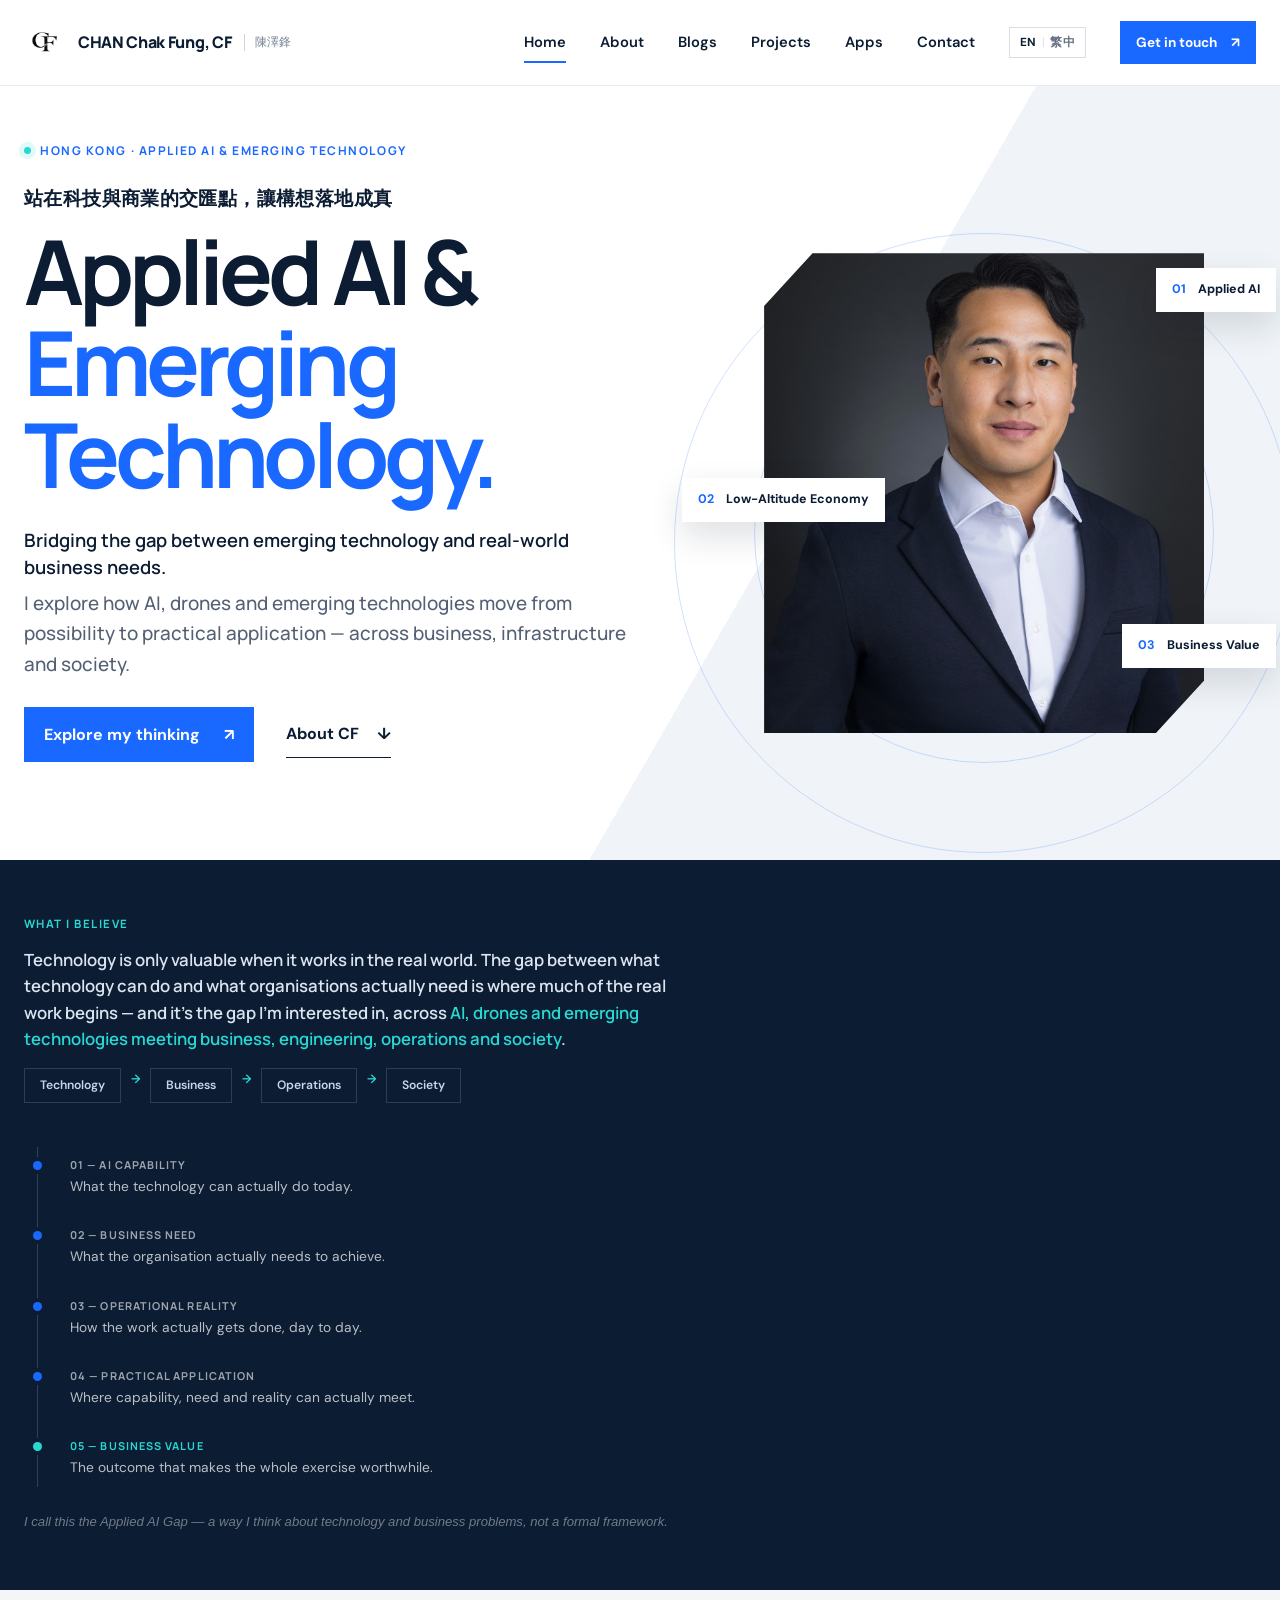
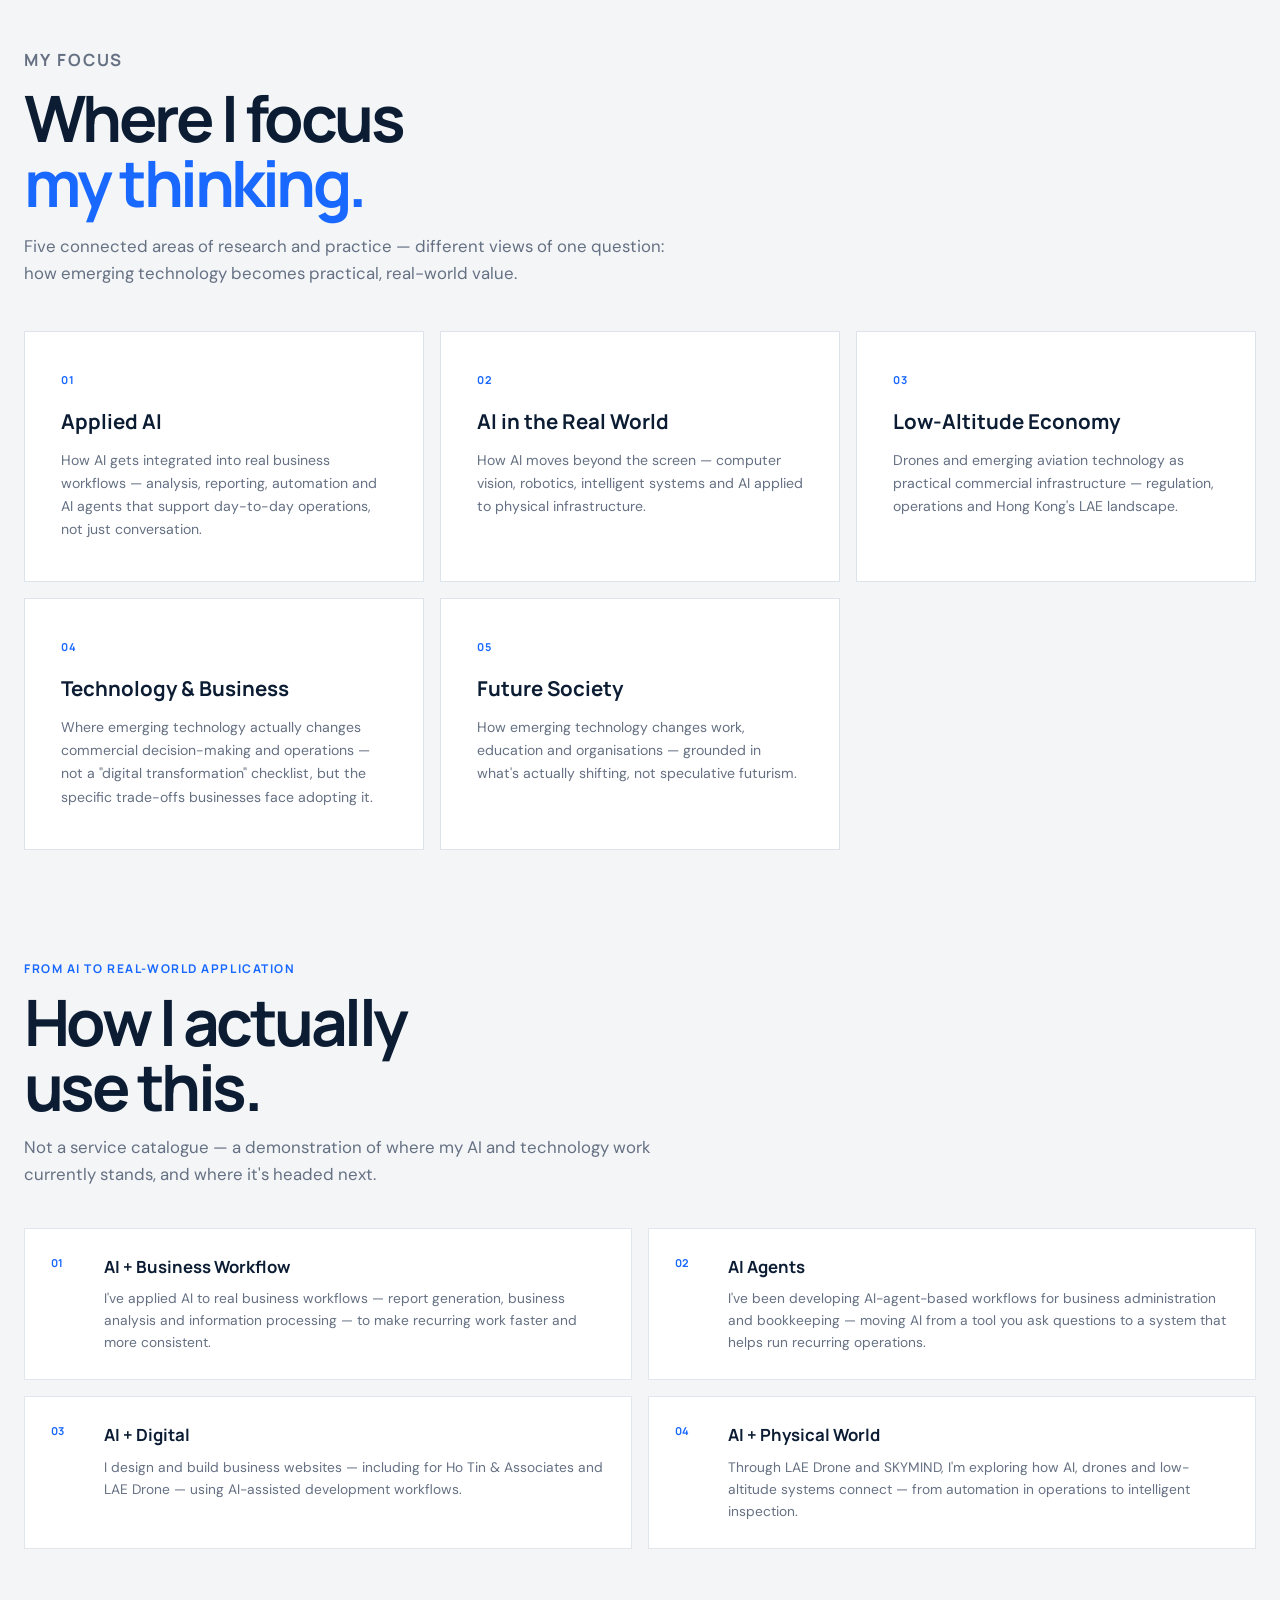
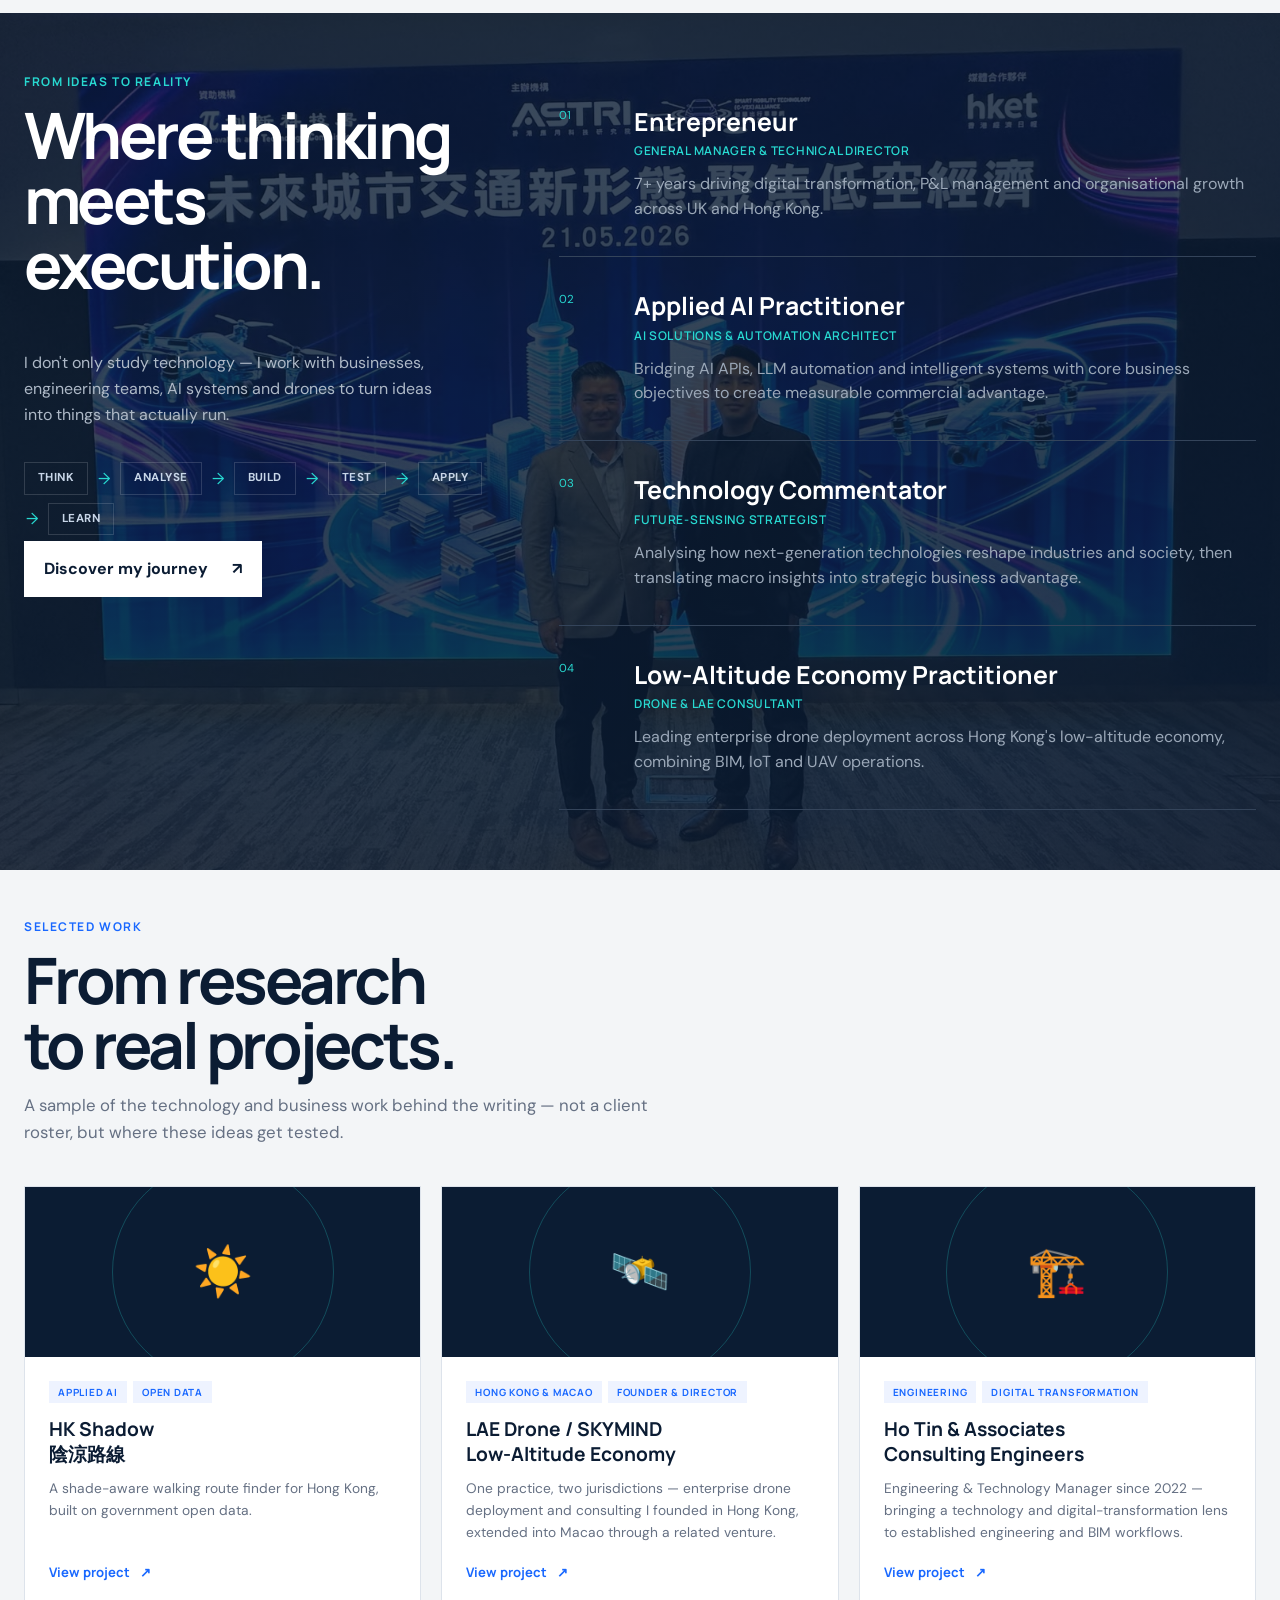
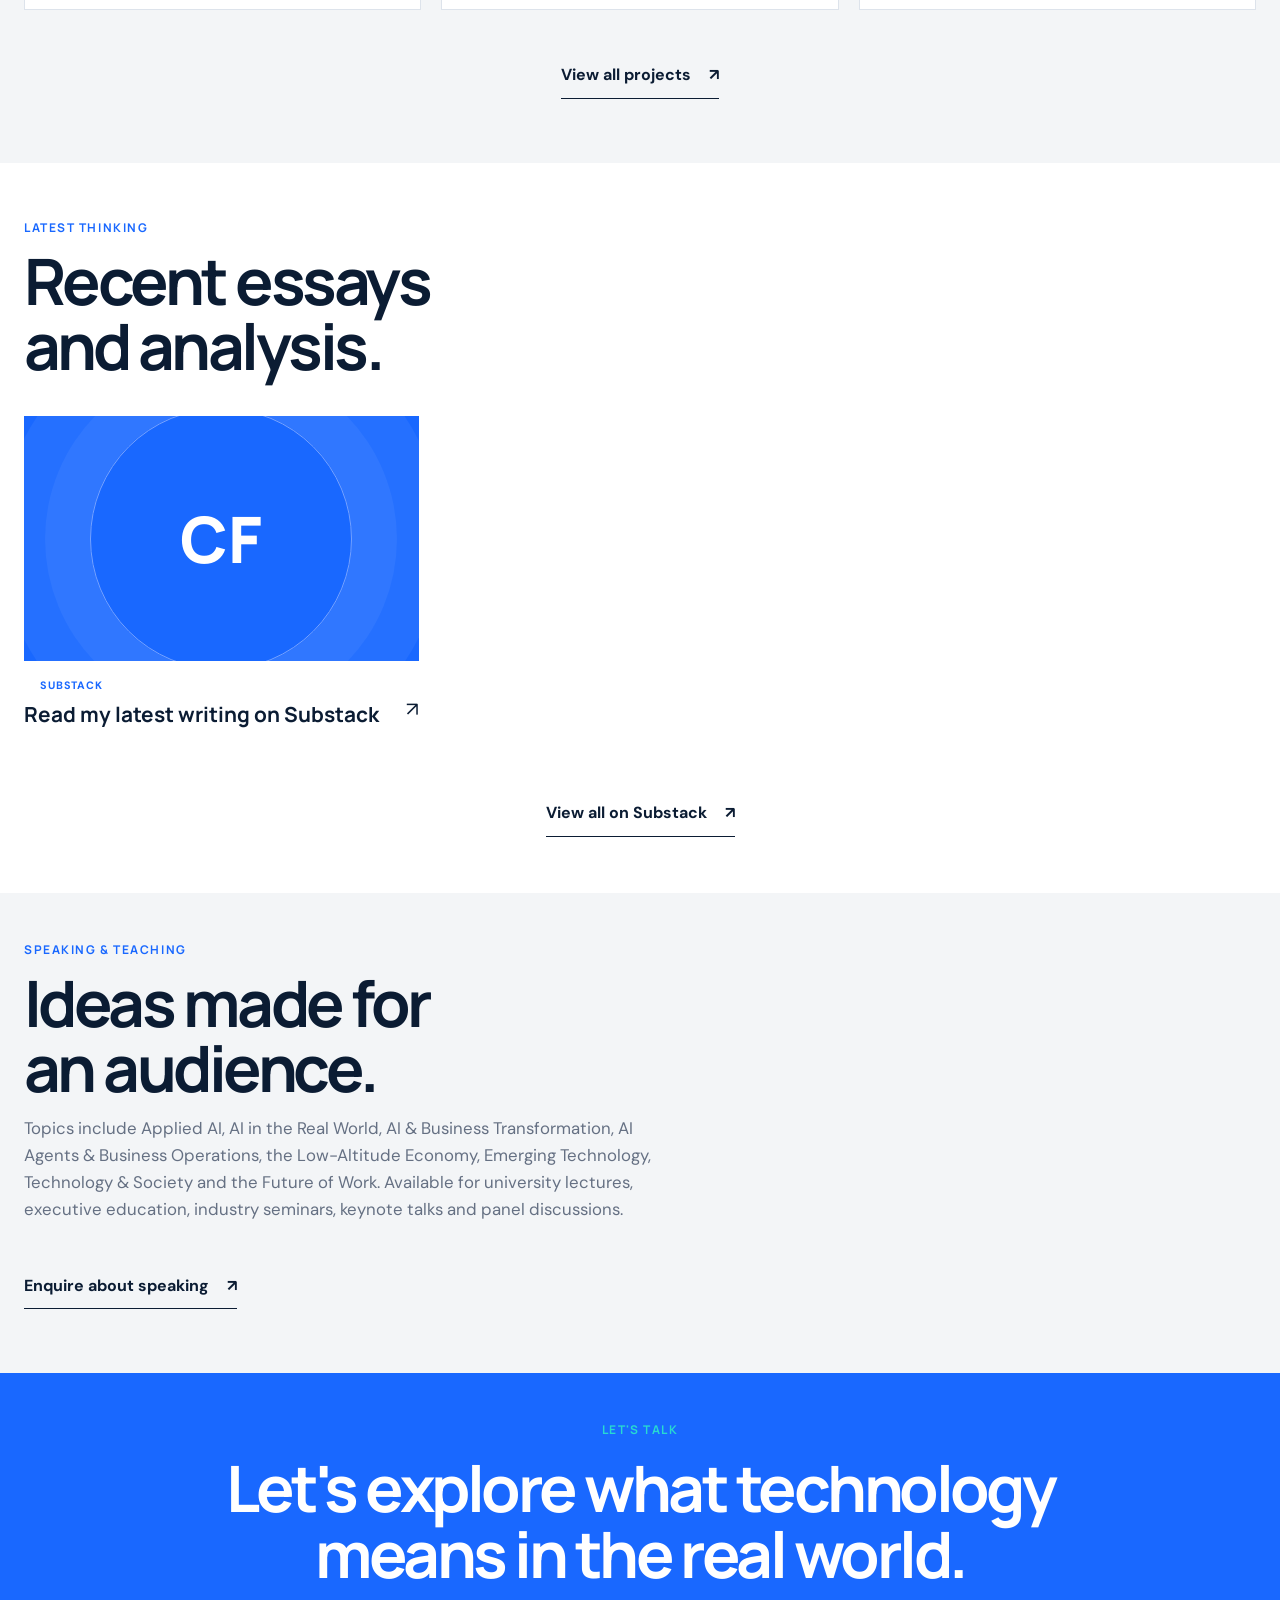
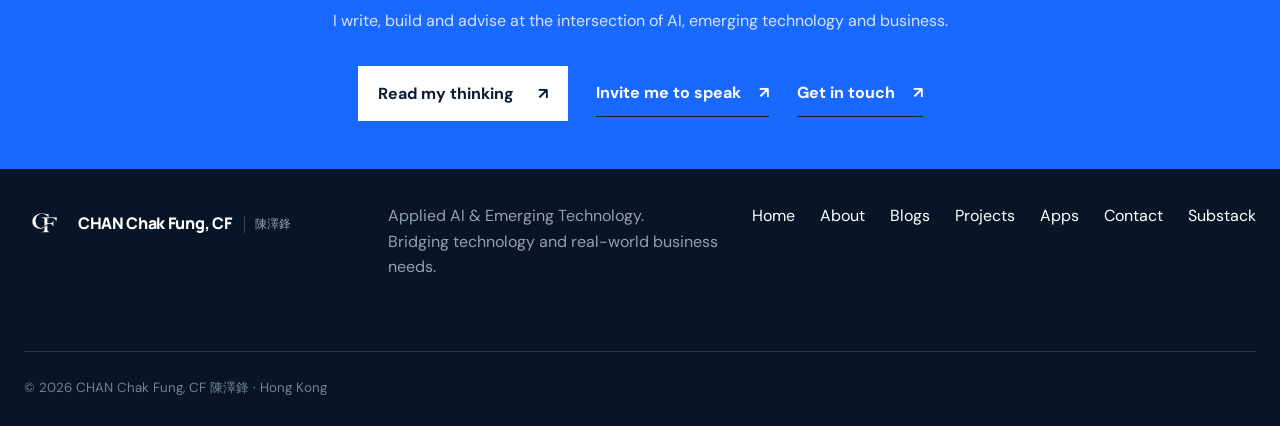
==== commit 16e788fe: "Add files via upload" ====
--- a/index.html
+++ b/index.html
@@ -12,19 +12,19 @@
   <meta charset="UTF-8">
   <meta name="viewport" content="width=device-width, initial-scale=1.0">
   <meta name="description" content="CF Chan (Chan Chak Fung) — Applied AI & Emerging Technology practitioner in Hong Kong. Bridging the gap between emerging technology and real-world business needs, across AI, drones and the Low-Altitude Economy.">
-  <meta name="keywords" content="CF Chan, Chan Chak Fung, 陳澤鋒, Applied AI, AI Agents, AI Business Workflow, AI in the Real World, Emerging Technology, Low-Altitude Economy, Hong Kong Low-Altitude Economy, drone technology, technology strategy">
+  <meta name="keywords" content="CF Chan, Chan Chak Fung, 陳澤鋒, chancf.com, Applied AI Hong Kong, applied artificial intelligence, AI agents for business, AI business workflow, AI automation Hong Kong, AI in the real world, emerging technology, Low-Altitude Economy Hong Kong, 低空經濟, drone technology Hong Kong, enterprise drone deployment, AI keynote speaker Hong Kong, technology commentator, digital transformation Hong Kong, General Manager and Technical Director, Engineering and Technology Manager Hong Kong, entrepreneur Hong Kong UK, founder LAE Drone Consultant, Director SKYMIND Macao, CUHK Executive MBA, AI solutions architect, AI solutions and automation, LLM automation, AI API integration, P&amp;L management, organisational restructuring, digital transformation leader, LAE, LAE Hong Kong, low altitude economy, low-altitude economy China, low altitude economy Greater Bay Area, Hong Kong Low-Altitude Economy Alliance, drone delivery Hong Kong, drone logistics, eVTOL, urban air mobility, UAM, UAS traffic management, UTM, unmanned aerial vehicle, UAV services Hong Kong, drone inspection, drone survey, aerial mapping, drone photogrammetry, drone BIM, smart city drone, infrastructure inspection drone, drone regulation, remote pilot, drone training Hong Kong, drone solutions provider, low-altitude airspace management, low-altitude infrastructure, artificial intelligence Hong Kong, generative AI, GenAI business, large language models, LLM, ChatGPT for business, Claude AI, agentic AI, AI agent workflow, AI copilots, prompt engineering, RAG retrieval-augmented generation, AI automation workflow, intelligent automation, business process automation, AI adoption strategy, AI implementation, AI governance, responsible AI, AI for SMEs Hong Kong, AI bookkeeping, AI reporting, AI-assisted development, vibe coding, computer vision, physical AI, embodied AI, AI and robotics, AI transformation, AI literacy, AI training for executives">
   <meta name="author" content="Chan Chak Fung">
   <meta name="robots" content="index, follow">
-  <link rel="canonical" href="https://cfchan.hk/">
-  <link rel="alternate" hreflang="en-HK" href="https://cfchan.hk/">
-  <link rel="alternate" hreflang="zh-Hant-HK" href="https://cfchan.hk/home-zh.html">
-  <link rel="alternate" hreflang="x-default" href="https://cfchan.hk/">
+  <link rel="canonical" href="https://chancf.com/">
+  <link rel="alternate" hreflang="en-HK" href="https://chancf.com/">
+  <link rel="alternate" hreflang="zh-Hant-HK" href="https://chancf.com/home-zh.html">
+  <link rel="alternate" hreflang="x-default" href="https://chancf.com/">
   <!-- Open Graph -->
   <meta property="og:type" content="website">
-  <meta property="og:url" content="https://cfchan.hk/">
+  <meta property="og:url" content="https://chancf.com/">
   <meta property="og:title" content="CF Chan 陳澤鋒 — Applied AI & Emerging Technology">
   <meta property="og:description" content="Bridging the gap between emerging technology and real-world business needs. Exploring how AI, drones and emerging technologies move from possibility to practical application.">
-  <meta property="og:image" content="https://cfchan.hk/assets/portrait.jpeg">
+  <meta property="og:image" content="https://chancf.com/assets/portrait.jpeg">
   <meta property="og:image:width" content="1200">
   <meta property="og:image:height" content="630">
   <meta property="og:image:alt" content="Chan Chak Fung 陳澤鋒">
@@ -34,7 +34,7 @@
   <meta name="twitter:card" content="summary_large_image">
   <meta name="twitter:title" content="CF Chan 陳澤鋒 — Applied AI & Emerging Technology">
   <meta name="twitter:description" content="Bridging the gap between emerging technology and real-world business needs.">
-  <meta name="twitter:image" content="https://cfchan.hk/assets/portrait.jpeg">
+  <meta name="twitter:image" content="https://chancf.com/assets/portrait.jpeg">
   <!-- JSON-LD Structured Data -->
   <script type="application/ld+json" data-entity-schema>
   {
@@ -42,13 +42,13 @@
     "@graph": [
       {
         "@type": "Person",
-        "@id": "https://cfchan.hk/#person",
+        "@id": "https://chancf.com/#person",
         "name": "Chan Chak Fung",
         "alternateName": "陳澤鋒",
         "jobTitle": ["Entrepreneur", "Applied AI Practitioner", "Technology Commentator", "Low-Altitude Economy Practitioner"],
         "description": "Hong Kong entrepreneur and Applied AI & Emerging Technology practitioner, bridging the gap between emerging technology and real-world business needs.",
-        "url": "https://cfchan.hk/",
-        "image": "https://cfchan.hk/assets/portrait.jpeg",
+        "url": "https://chancf.com/",
+        "image": "https://chancf.com/assets/portrait.jpeg",
         "email": "chanfungcf@outlook.com",
         "address": {
           "@type": "PostalAddress",
@@ -59,15 +59,17 @@
           { "@type": "CollegeOrUniversity", "name": "Swansea University", "sameAs": "https://www.swansea.ac.uk" },
           { "@type": "CollegeOrUniversity", "name": "The Chinese University of Hong Kong", "sameAs": "https://www.cuhk.edu.hk" }
         ],
-        "knowsAbout": ["Applied AI", "AI Agents", "AI Business Workflow", "Emerging Technology", "Low-Altitude Economy", "Drone Technology", "Business Transformation", "Digital Transformation", "Engineering"]
+        "worksFor": [ { "@type": "Organization", "name": "Ho Tin & Associates Consulting Engineers Ltd" }, { "@type": "Organization", "name": "LAE Drone Consultant and Services Limited" }, { "@type": "Organization", "name": "SKYMIND LOW ALTITUDE ECONOMY Limited" } ],
+        "hasCredential": [ { "@type": "EducationalOccupationalCredential", "name": "Small Unmanned Aircraft - Advanced Rating", "recognizedBy": { "@type": "GovernmentOrganization", "name": "Civil Aviation Department, Hong Kong" } }, { "@type": "EducationalOccupationalCredential", "name": "BEng Electronic & Electrical Engineering", "recognizedBy": { "@type": "CollegeOrUniversity", "name": "Swansea University" } } ],
+        "knowsAbout": ["Applied AI", "Applied Artificial Intelligence", "AI Agents", "AI Business Workflow", "AI Automation", "AI in the Real World", "Emerging Technology", "Low-Altitude Economy", "Low-Altitude Economy in Hong Kong", "Drone Technology", "Enterprise Drone Deployment", "UAV Operations", "BIM", "Business Transformation", "Digital Transformation", "Future of Work", "Engineering", "人工智能", "低空經濟", "無人機", "AI Solutions Architecture", "LLM Automation", "AI API Integration", "P&L Management", "Organisational Restructuring", "BIM", "IoT", "Web3", "Entrepreneurship", "Executive Leadership", "Technology Strategy", "Generative AI", "Large Language Models", "Agentic AI", "Prompt Engineering", "Retrieval-Augmented Generation", "Computer Vision", "Physical AI", "AI Governance", "eVTOL", "Urban Air Mobility", "UAS Traffic Management", "Drone Delivery", "Drone Inspection", "Aerial Mapping", "Smart City", "Low-Altitude Airspace Management"]
       },
       {
         "@type": "WebSite",
-        "@id": "https://cfchan.hk/#website",
-        "url": "https://cfchan.hk/",
+        "@id": "https://chancf.com/#website",
+        "url": "https://chancf.com/",
         "name": "CF Chan 陳澤鋒",
         "description": "Personal site of Chan Chak Fung — Applied AI & Emerging Technology practitioner, writer and speaker.",
-        "publisher": { "@id": "https://cfchan.hk/#person" },
+        "publisher": { "@id": "https://chancf.com/#person" },
         "inLanguage": ["en", "zh-Hant"]
       }
     ]
@@ -79,7 +81,7 @@
   <link href="https://fonts.googleapis.com/css2?family=DM+Sans:wght@400;500;600;700&family=Manrope:wght@500;600;700;800&display=swap" rel="stylesheet">
   <link rel="icon" type="image/png" href="assets/cf-logo.png">
   <link rel="apple-touch-icon" href="assets/cf-logo.png">
-  <link rel="stylesheet" href="assets/styles.css?v=3">
+  <link rel="stylesheet" href="assets/styles.css?v=2">
 </head>
 <body>
   <header class="site-header">
@@ -220,6 +222,6 @@
   </main>
 
   <footer class="footer section-pad"><a class="brand brand-light" href="home.html"><img src="assets/cf-logo.png" alt="" class="brand-logo" aria-hidden="true"> CHAN Chak Fung, CF <i>陳澤鋒</i></a><p>Applied AI & Emerging Technology.<br>Bridging technology and real-world business needs.</p><div><a href="home.html">Home</a><a href="about.html">About</a><a href="blog.html">Blogs</a><a href="projects.html">Projects</a><a href="apps.html">Apps</a><a href="contact.html">Contact</a><a href="https://cfchan.substack.com/" target="_blank" rel="noopener">Substack</a></div><small>© <span id="year"></span> CHAN Chak Fung, CF 陳澤鋒 · Hong Kong</small></footer>
-  <script src="assets/script.js?v=3"></script>
+  <script src="assets/script.js?v=2"></script>
 </body>
 </html>
